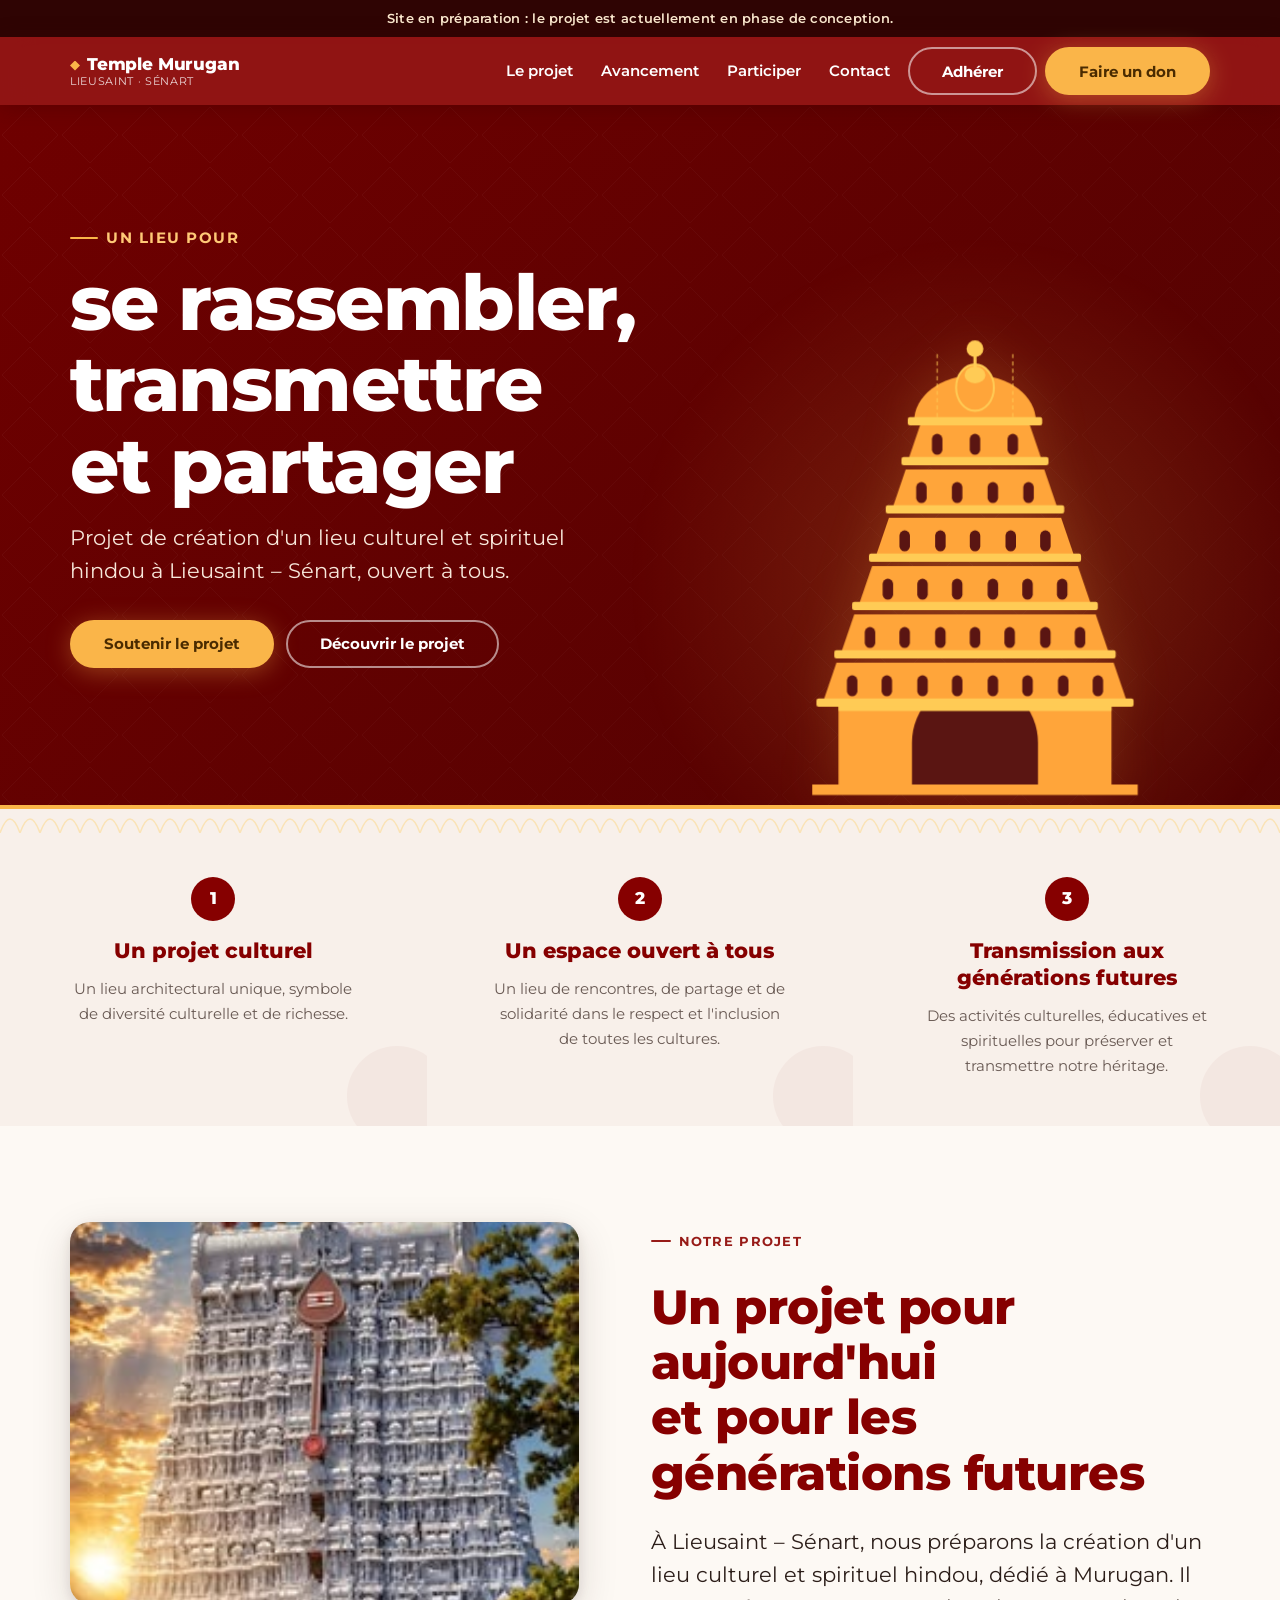
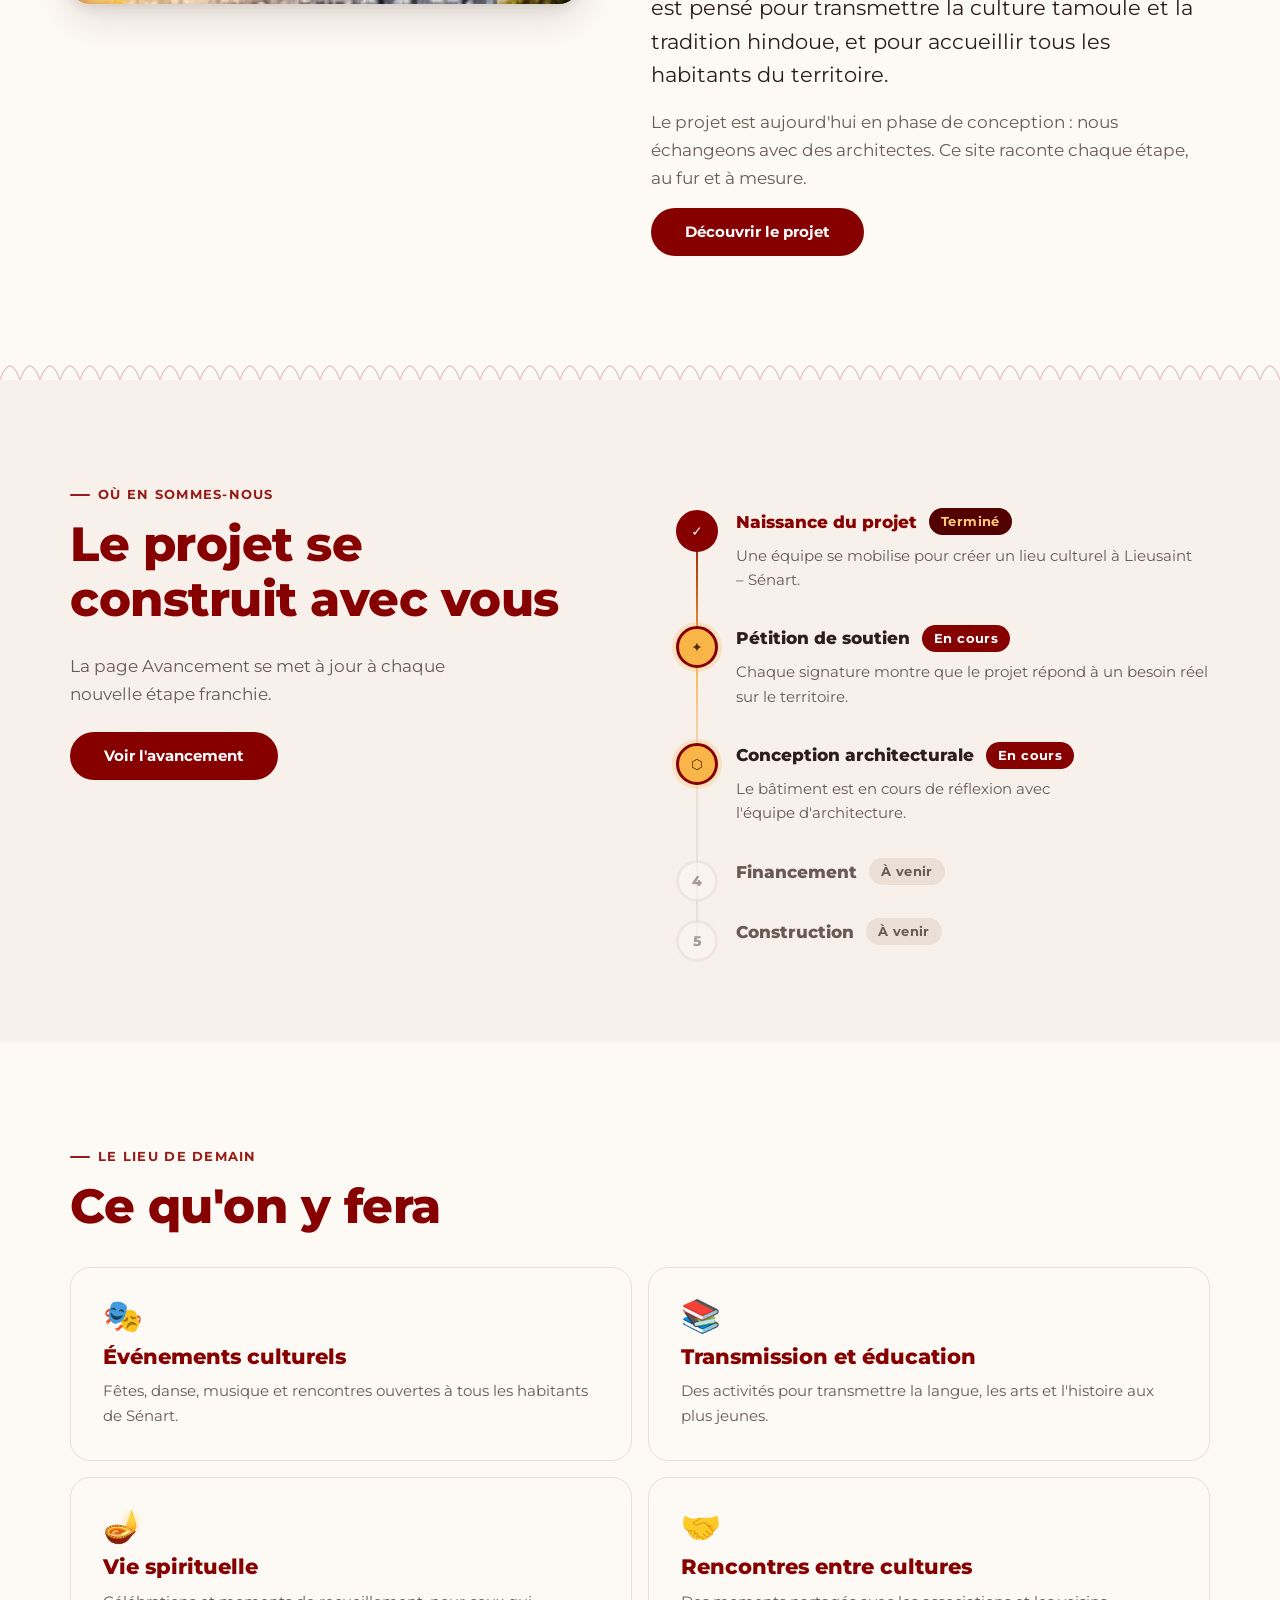
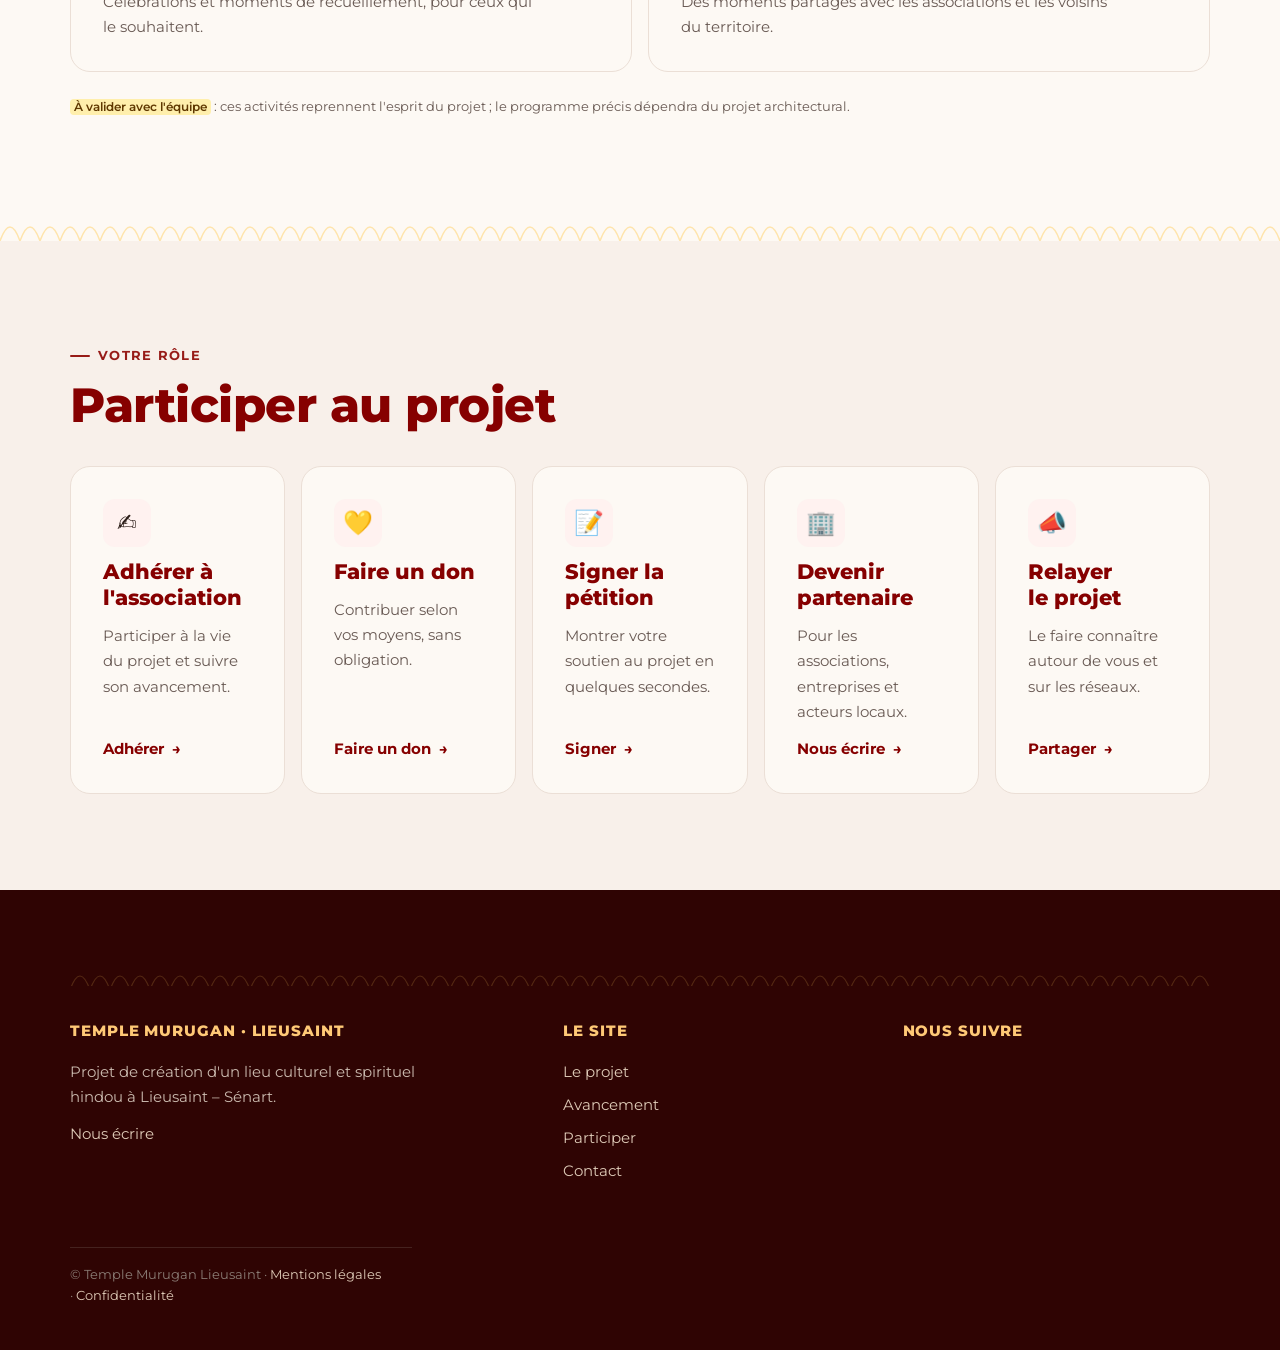
==== index.html @ 345449e0 "feat: integration des images du projet (temple sunset, architecture dravidienne, paon Mayil, etudes " ====
<!DOCTYPE html>
<html lang="fr">
<head>
<meta charset="utf-8">
<meta name="viewport" content="width=device-width, initial-scale=1">
<title>Temple Murugan Lieusaint : un lieu pour se rassembler, transmettre et partager</title>
<meta name="description" content="Projet de création d'un lieu culturel et spirituel hindou à Lieusaint – Sénart : découvrez le projet, suivez son avancement et participez.">
<meta property="og:title" content="Temple Murugan Lieusaint : un lieu pour se rassembler, transmettre et partager">
<meta property="og:description" content="Projet de création d'un lieu culturel et spirituel hindou à Lieusaint – Sénart : découvrez le projet, suivez son avancement et participez.">
<meta property="og:type" content="website">
<meta property="og:locale" content="fr_FR">
<meta name="theme-color" content="#7a1e1b">
<!-- Favicon gopuram géométrique -->
<link rel="icon" href="data:image/svg+xml,%3Csvg xmlns='http://www.w3.org/2000/svg' viewBox='0 0 100 100'%3E%3Crect width='100' height='100' rx='18' fill='%237a1e1b'/%3E%3Cpath d='M50 14 62 34H38ZM32 38h36l6 16H26ZM24 58h52l8 26H16Z' fill='%23FFCB55'/%3E%3C/svg%3E">
<!-- Polices Google — Montserrat -->
<link rel="preconnect" href="https://fonts.googleapis.com">
<link rel="preconnect" href="https://fonts.gstatic.com" crossorigin>
<link href="https://fonts.googleapis.com/css2?family=Montserrat:wght@400;500;600;700;800" rel="stylesheet">
<link rel="stylesheet" href="css/style.css">
</head>
<body>

<!-- Lien d'évitement (accessibilité) -->
<a class="skip" href="#contenu" data-i18n="skip">Aller au contenu</a>

<!-- Bandeau annonce -->
<div class="note" role="banner" data-i18n="banner">Site en préparation : le projet est actuellement en phase de conception.</div>

<!-- ============================================================
     EN-TÊTE
     ============================================================ -->
<header class="site" id="header">
  <div class="wrap bar">
    <a class="brand" href="index.html" aria-label="Temple Murugan Lieusaint — accueil">
      <b>Temple Murugan</b>
      <span>Lieusaint · Sénart</span>
    </a>

    <nav class="main" id="menu" aria-label="Menu principal">
      <a href="projet.html" data-i18n="nav_projet">Le projet</a>
      <a href="avancement.html" data-i18n="nav_avanc">Avancement</a>
      <a href="participer.html" data-i18n="nav_part">Participer</a>
      <a href="contact.html" data-i18n="nav_contact">Contact</a>
      <!-- Mobile uniquement -->
      <a class="m-only" href="adhesion.html" data-i18n="btn_join">Adhérer</a>
      <a class="m-only" href="don.html" data-i18n="btn_donate">Faire un don</a>
    </nav>

    <div class="actions">
      <!-- Toggle langue FR / Tamil -->
      <a class="btn btn-ghost" href="adhesion.html" data-i18n="btn_join">Adhérer</a>
      <a class="btn btn-or" href="don.html" data-i18n="btn_donate">Faire un don</a>
      <!-- Burger mobile (SVG animé) -->
      <button class="burger" id="burger" type="button" aria-expanded="false" aria-controls="menu" aria-label="Ouvrir le menu">
        <span class="burger-line" aria-hidden="true"></span>
        <span class="burger-line" aria-hidden="true"></span>
        <span class="burger-line" aria-hidden="true"></span>
      </button>
    </div>
  </div>
</header>

<!-- ============================================================
     CONTENU PRINCIPAL
     ============================================================ -->
<main id="contenu">

  <!-- ── HERO ─────────────────────────────────────────────── -->
  <section class="hero" aria-label="Présentation du projet">
    <div class="wrap">

      <!-- Texte -->
      <div class="hero-copy">
        <p class="kicker" data-i18n="hero_kicker">Un lieu pour</p>
        <h1 data-i18n="hero_title">se rassembler,<br>transmettre<br>et partager</h1>
        <p class="sub" data-i18n="hero_sub">Projet de création d'un lieu culturel et spirituel hindou à Lieusaint – Sénart, ouvert à tous.</p>
        <div class="cta">
          <a class="btn btn-or" href="don.html" data-i18n="hero_cta1">Soutenir le projet</a>
          <a class="btn btn-ghost" href="projet.html" data-i18n="hero_cta2">Découvrir le projet</a>
        </div>
      </div>

      <!-- Gopuram SVG animé + halo or -->
      <div class="gate" aria-hidden="true">
        <svg viewBox="0 0 400 490" role="presentation" focusable="false" aria-hidden="true">
          <!-- Tier 0 : base -->
          <g class="tier" style="--i:0">
            <rect x="45" y="470" width="310" height="10" fill="#FFA53A"/>
            <rect x="70" y="392" width="260" height="78" fill="#FFA53A"/>
            <path d="M140 470V430A60 60 0 0 1 260 430V470Z" fill="#5A1512"/>
            <rect x="70" y="392" width="260" height="8" fill="#FFCB55"/>
          </g>
          <!-- Tier 1 -->
          <g class="tier" style="--i:1">
            <polygon points="55,392 345,392 332,354 68,354" fill="#FFA53A"/>
            <rect x="78" y="366" width="10" height="20" rx="5" fill="#5A1512"/><rect x="111" y="366" width="10" height="20" rx="5" fill="#5A1512"/><rect x="145" y="366" width="10" height="20" rx="5" fill="#5A1512"/><rect x="178" y="366" width="10" height="20" rx="5" fill="#5A1512"/><rect x="212" y="366" width="10" height="20" rx="5" fill="#5A1512"/><rect x="245" y="366" width="10" height="20" rx="5" fill="#5A1512"/><rect x="279" y="366" width="10" height="20" rx="5" fill="#5A1512"/><rect x="312" y="366" width="10" height="20" rx="5" fill="#5A1512"/>
            <rect x="49" y="388" width="302" height="8" rx="2" fill="#FFCB55"/>
          </g>
          <!-- Tier 2 -->
          <g class="tier" style="--i:2">
            <polygon points="72,346 328,346 315,308 85,308" fill="#FFA53A"/>
            <rect x="95" y="320" width="10" height="20" rx="5" fill="#5A1512"/><rect x="128" y="320" width="10" height="20" rx="5" fill="#5A1512"/><rect x="162" y="320" width="10" height="20" rx="5" fill="#5A1512"/><rect x="195" y="320" width="10" height="20" rx="5" fill="#5A1512"/><rect x="228" y="320" width="10" height="20" rx="5" fill="#5A1512"/><rect x="262" y="320" width="10" height="20" rx="5" fill="#5A1512"/><rect x="295" y="320" width="10" height="20" rx="5" fill="#5A1512"/>
            <rect x="66" y="342" width="268" height="8" rx="2" fill="#FFCB55"/>
          </g>
          <!-- Tier 3 -->
          <g class="tier" style="--i:3">
            <polygon points="89,300 311,300 298,262 102,262" fill="#FFA53A"/>
            <rect x="112" y="274" width="10" height="20" rx="5" fill="#5A1512"/><rect x="145" y="274" width="10" height="20" rx="5" fill="#5A1512"/><rect x="178" y="274" width="10" height="20" rx="5" fill="#5A1512"/><rect x="212" y="274" width="10" height="20" rx="5" fill="#5A1512"/><rect x="245" y="274" width="10" height="20" rx="5" fill="#5A1512"/><rect x="278" y="274" width="10" height="20" rx="5" fill="#5A1512"/>
            <rect x="83" y="296" width="234" height="8" rx="2" fill="#FFCB55"/>
          </g>
          <!-- Tier 4 -->
          <g class="tier" style="--i:4">
            <polygon points="105,254 295,254 282,216 118,216" fill="#FFA53A"/>
            <rect x="128" y="228" width="10" height="20" rx="5" fill="#5A1512"/><rect x="162" y="228" width="10" height="20" rx="5" fill="#5A1512"/><rect x="195" y="228" width="10" height="20" rx="5" fill="#5A1512"/><rect x="229" y="228" width="10" height="20" rx="5" fill="#5A1512"/><rect x="262" y="228" width="10" height="20" rx="5" fill="#5A1512"/>
            <rect x="99" y="250" width="202" height="8" rx="2" fill="#FFCB55"/>
          </g>
          <!-- Tier 5 -->
          <g class="tier" style="--i:5">
            <polygon points="121,208 279,208 266,170 134,170" fill="#FFA53A"/>
            <rect x="144" y="182" width="10" height="20" rx="5" fill="#5A1512"/><rect x="178" y="182" width="10" height="20" rx="5" fill="#5A1512"/><rect x="212" y="182" width="10" height="20" rx="5" fill="#5A1512"/><rect x="246" y="182" width="10" height="20" rx="5" fill="#5A1512"/>
            <rect x="115" y="204" width="170" height="8" rx="2" fill="#FFCB55"/>
          </g>
          <!-- Tier 6 -->
          <g class="tier" style="--i:6">
            <polygon points="136,162 264,162 251,124 149,124" fill="#FFA53A"/>
            <rect x="159" y="136" width="10" height="20" rx="5" fill="#5A1512"/><rect x="195" y="136" width="10" height="20" rx="5" fill="#5A1512"/><rect x="231" y="136" width="10" height="20" rx="5" fill="#5A1512"/>
            <rect x="130" y="158" width="140" height="8" rx="2" fill="#FFCB55"/>
          </g>
          <!-- Tier 7 : flèche et kumbam -->
          <g class="tier" style="--i:7">
            <path d="M142 124 A58 44 0 0 1 258 124Z" fill="#FFA53A"/>
            <rect x="136" y="120" width="128" height="8" rx="2" fill="#FFCB55"/>
            <!-- Kumbam (pot de kalasha stylisé) -->
            <ellipse cx="200" cy="92" rx="18" ry="22" fill="#FFA53A" stroke="#FFCB55" stroke-width="2"/>
            <ellipse cx="200" cy="80" rx="10" ry="8" fill="#FFCB55"/>
            <line x1="200" y1="58" x2="200" y2="72" stroke="#FFCB55" stroke-width="3" stroke-linecap="round"/>
            <circle cx="200" cy="55" r="8" fill="#FFCB55"/>
            <!-- Drapeaux décoratifs -->
            <line x1="164" y1="120" x2="164" y2="58" stroke="#FFCB55" stroke-width="1.5" stroke-dasharray="4 3" opacity="0.6"/>
            <line x1="236" y1="120" x2="236" y2="58" stroke="#FFCB55" stroke-width="1.5" stroke-dasharray="4 3" opacity="0.6"/>
          </g>
        </svg>
      </div>

    </div>
  </section>

  <!-- ── PILIERS ────────────────────────────────────────────── -->
  <div class="pillars" aria-label="Les trois piliers du projet">
    <div class="pillar">
      <div class="pillar-num" aria-hidden="true">1</div>
      <h2 data-i18n="p1_t">Un projet culturel</h2>
      <p data-i18n="p1_d">Un lieu architectural unique, symbole de diversité culturelle et de richesse.</p>
    </div>
    <div class="pillar">
      <div class="pillar-num" aria-hidden="true">2</div>
      <h2 data-i18n="p2_t">Un espace ouvert à tous</h2>
      <p data-i18n="p2_d">Un lieu de rencontres, de partage et de solidarité dans le respect et l'inclusion de toutes les cultures.</p>
    </div>
    <div class="pillar">
      <div class="pillar-num" aria-hidden="true">3</div>
      <h2 data-i18n="p3_t">Transmission aux générations futures</h2>
      <p data-i18n="p3_d">Des activités culturelles, éducatives et spirituelles pour préserver et transmettre notre héritage.</p>
    </div>
  </div>

  <!-- ── INTRODUCTION ──────────────────────────────────────── -->
  <section class="block" aria-labelledby="intro-h">
    <div class="wrap two">
      <!-- Colonne image -->
        <!-- Photographie d'inspiration pour le projet -->
        <figure class="img-slot" style="aspect-ratio: 4/3; border-radius: 20px; overflow: hidden; box-shadow: var(--shadow-lg);">
          <img src="assets/img/temple-sunset.jpg" alt="Temple dédié à Murugan au crépuscule" loading="lazy" width="800" height="600" style="width:100%; height:100%; object-fit:cover;">
        </figure>
      <!-- Colonne texte -->
      <div class="stack">
        <p class="eyebrow" data-i18n="eyebrow_intro">Notre projet</p>
        <h2 class="title" id="intro-h" data-i18n="intro_h">Un projet pour aujourd'hui et pour les générations futures</h2>
        <p class="lead">À Lieusaint – Sénart, nous préparons la création d'un lieu culturel et spirituel hindou, dédié à Murugan. Il est pensé pour transmettre la culture tamoule et la tradition hindoue, et pour accueillir tous les habitants du territoire.</p>
        <p class="muted">Le projet est aujourd'hui en phase de conception : nous échangeons avec des architectes. Ce site raconte chaque étape, au fur et à mesure.</p>
        <p><a class="btn btn-rouge" href="projet.html" data-i18n="intro_more">Découvrir le projet</a></p>
      </div>
    </div>
  </section>

  <!-- Séparateur kudu -->
  <div class="kudu" aria-hidden="true"></div>

  <!-- ── AVANCEMENT ─────────────────────────────────────────── -->
  <section class="block raised" aria-labelledby="st-h">
    <div class="wrap two balanced">
      <!-- Colonne gauche : titre + contexte -->
      <div>
        <p class="eyebrow" data-i18n="eyebrow_avanc">Où en sommes-nous</p>
        <h2 class="title" id="st-h" data-i18n="st_h">Le projet se construit avec vous</h2>
        <p class="muted" style="max-width: 38ch; margin-block-end: var(--s-5);">La page Avancement se met à jour à chaque nouvelle étape franchie.</p>
        <a class="btn btn-rouge" href="avancement.html" data-i18n="hd_avanc_t">Voir l'avancement</a>
      </div>
      <!-- Colonne droite : timeline -->
      <div>
        <ol class="timeline" aria-label="Étapes du projet">
          <li class="timeline-item done">
            <div class="timeline-dot" aria-hidden="true">✓</div>
            <div class="timeline-content">
              <div class="timeline-header">
                <span class="timeline-label" data-i18n="st1">Naissance du projet</span>
                <span class="pill" data-i18n="s_done">Terminé</span>
              </div>
              <p class="timeline-desc">Une équipe se mobilise pour créer un lieu culturel à Lieusaint – Sénart.</p>
            </div>
          </li>
          <li class="timeline-item now">
            <div class="timeline-dot" aria-hidden="true">✦</div>
            <div class="timeline-content">
              <div class="timeline-header">
                <span class="timeline-label" data-i18n="st2">Pétition de soutien</span>
                <span class="pill" data-i18n="s_now">En cours</span>
              </div>
              <p class="timeline-desc">Chaque signature montre que le projet répond à un besoin réel sur le territoire.</p>
            </div>
          </li>
          <li class="timeline-item now">
            <div class="timeline-dot" aria-hidden="true">⬡</div>
            <div class="timeline-content">
              <div class="timeline-header">
                <span class="timeline-label" data-i18n="st3">Conception architecturale</span>
                <span class="pill" data-i18n="s_now">En cours</span>
              </div>
              <p class="timeline-desc">Le bâtiment est en cours de réflexion avec l'équipe d'architecture.</p>
            </div>
          </li>
          <li class="timeline-item soon">
            <div class="timeline-dot" aria-hidden="true">4</div>
            <div class="timeline-content">
              <div class="timeline-header">
                <span class="timeline-label" data-i18n="st4">Financement</span>
                <span class="pill" data-i18n="s_soon">À venir</span>
              </div>
            </div>
          </li>
          <li class="timeline-item soon">
            <div class="timeline-dot" aria-hidden="true">5</div>
            <div class="timeline-content">
              <div class="timeline-header">
                <span class="timeline-label" data-i18n="st6">Construction</span>
                <span class="pill" data-i18n="s_soon">À venir</span>
              </div>
            </div>
          </li>
        </ol>
      </div>
    </div>
  </section>

  <!-- ── CE QU'ON Y FERA ────────────────────────────────────── -->
  <section class="block" aria-labelledby="act-h">
    <div class="wrap">
      <p class="eyebrow" data-i18n="eyebrow_act">Le lieu de demain</p>
      <h2 class="title" id="act-h" data-i18n="act_h">Ce qu'on y fera</h2>

      <div class="acts-grid">
        <div class="act-card">
          <div class="act-icon" aria-hidden="true">🎭</div>
          <h3 data-i18n="a1_t">Événements culturels</h3>
          <p data-i18n="a1_d">Fêtes, danse, musique et rencontres ouvertes à tous les habitants de Sénart.</p>
        </div>
        <div class="act-card">
          <div class="act-icon" aria-hidden="true">📚</div>
          <h3 data-i18n="a2_t">Transmission et éducation</h3>
          <p data-i18n="a2_d">Des activités pour transmettre la langue, les arts et l'histoire aux plus jeunes.</p>
        </div>
        <div class="act-card">
          <div class="act-icon" aria-hidden="true">🪔</div>
          <h3 data-i18n="a3_t">Vie spirituelle</h3>
          <p data-i18n="a3_d">Célébrations et moments de recueillement, pour ceux qui le souhaitent.</p>
        </div>
        <div class="act-card">
          <div class="act-icon" aria-hidden="true">🤝</div>
          <h3 data-i18n="a4_t">Rencontres entre cultures</h3>
          <p data-i18n="a4_d">Des moments partagés avec les associations et les voisins du territoire.</p>
        </div>
      </div>

      <p class="fine muted" style="margin-top: var(--s-5);">
        <span class="todo">À valider avec l'équipe</span> : ces activités reprennent l'esprit du projet ; le programme précis dépendra du projet architectural.
      </p>
    </div>
  </section>

  <!-- Séparateur kudu or -->
  <div class="kudu kudu-or" aria-hidden="true"></div>

  <!-- ── PARTICIPER ─────────────────────────────────────────── -->
  <section class="block raised" aria-labelledby="part-h">
    <div class="wrap">
      <p class="eyebrow" data-i18n="eyebrow_part">Votre rôle</p>
      <h2 class="title" id="part-h" data-i18n="part_h">Participer au projet</h2>

      <div class="ways-grid">
        <!-- Adhérer -->
        <a class="way-card" href="adhesion.html">
          <div class="way-icon" aria-hidden="true">✍️</div>
          <h3 data-i18n="w1_t">Adhérer à l'association</h3>
          <p data-i18n="w1_d">Participer à la vie du projet et suivre son avancement.</p>
          <span class="way-arrow" data-i18n="btn_join">Adhérer</span>
        </a>
        <!-- Donner -->
        <a class="way-card" href="don.html">
          <div class="way-icon" aria-hidden="true">💛</div>
          <h3 data-i18n="w2_t">Faire un don</h3>
          <p data-i18n="w2_d">Contribuer selon vos moyens, sans obligation.</p>
          <span class="way-arrow" data-i18n="btn_donate">Faire un don</span>
        </a>
        <!-- Pétition -->
        <a class="way-card" href="participer.html#petition" data-cfg="petitionUrl">
          <div class="way-icon" aria-hidden="true">📝</div>
          <h3 data-i18n="w3_t">Signer la pétition</h3>
          <p data-i18n="w3_d">Montrer votre soutien au projet en quelques secondes.</p>
          <span class="way-arrow" data-i18n="go">Signer</span>
        </a>
        <!-- Partenaire -->
        <a class="way-card" href="contact.html">
          <div class="way-icon" aria-hidden="true">🏢</div>
          <h3 data-i18n="w4_t">Devenir partenaire</h3>
          <p data-i18n="w4_d">Pour les associations, entreprises et acteurs locaux.</p>
          <span class="way-arrow" data-i18n="go">Nous écrire</span>
        </a>
        <!-- Partager -->
        <a class="way-card" href="#" data-share>
          <div class="way-icon" aria-hidden="true">📣</div>
          <h3 data-i18n="w5_t">Relayer le projet</h3>
          <p data-i18n="w5_d">Le faire connaître autour de vous et sur les réseaux.</p>
          <span class="way-arrow" data-i18n="go_share">Partager</span>
        </a>
      </div>
    </div>
  </section>

</main>

<!-- ============================================================
     PIED DE PAGE
     ============================================================ -->
<footer class="site">
  <div class="wrap">
    <!-- Frise kudu décorative -->
    <div class="footer-kudu" aria-hidden="true"></div>

    <div class="cols">
      <!-- À propos -->
      <div>
        <h2>Temple Murugan · Lieusaint</h2>
        <p data-i18n="foot_about">Projet de création d'un lieu culturel et spirituel hindou à Lieusaint – Sénart.</p>
        <p><a class="js-mail" href="contact.html">Nous écrire</a></p>
      </div>
      <!-- Navigation -->
      <div>
        <h2 data-i18n="foot_nav">Le site</h2>
        <ul>
          <li><a href="projet.html" data-i18n="nav_projet">Le projet</a></li>
          <li><a href="avancement.html" data-i18n="nav_avanc">Avancement</a></li>
          <li><a href="participer.html" data-i18n="nav_part">Participer</a></li>
          <li><a href="contact.html" data-i18n="nav_contact">Contact</a></li>
        </ul>
      </div>
      <!-- Réseaux -->
      <div>
        <h2 data-i18n="foot_follow">Nous suivre</h2>
        <ul>
          <li data-social="instagram"><a data-social="instagram" href="#">Instagram</a></li>
          <li data-social="facebook"><a data-social="facebook" href="#">Facebook</a></li>
          <li data-social="youtube"><a data-social="youtube" href="#">YouTube</a></li>
          <li data-social="tiktok"><a data-social="tiktok" href="#">TikTok</a></li>
        </ul>
      </div>
    </div>

    <p class="copy">
      © Temple Murugan Lieusaint ·
      <a href="mentions-legales.html" data-i18n="foot_legal">Mentions légales</a> ·
      <a href="confidentialite.html" data-i18n="foot_priv">Confidentialité</a>
    </p>
  </div>
</footer>

<!-- Scripts (ordre impératif : config → i18n → main) -->
<script src="js/config.js"></script><script src="js/main.js"></script>
</body>
</html>
---- css/style.css ----
/* ==========================================================================
   Temple Murugan Lieusaint — Feuille de style principale
   Refonte 2024 · Stack : HTML/CSS/JS vanilla · Déploiement : GitHub Pages
   Organisation :
     1. Tokens (couleurs oklch, typo fluide, espacement, effets)
     2. Base & reset
     3. Ornements dravidiens (kudu SVG, motifs)
     4. En-tête (glassmorphism, nav, burger animé)
     5. Boutons
     6. Hero (accueil)
     7. Piliers / cards
     8. Sections génériques
     9. Frise d'avancement
    10. Gallery & images
    11. Cards "façons de participer"
    12. Formulaires
    13. Pied de page
    14. Utilitaires
    15. Responsive (320 → 1920)
    16. Mode sombre (prefers-color-scheme: dark)
    17. prefers-reduced-motion
   ========================================================================== */

/* ============================================================
   1. TOKENS
   ============================================================ */
:root {
  /* --- Couleurs rouge (identité) --- */
  --rouge-950: oklch(20% 0.07 28);
  --rouge-900: oklch(27% 0.12 28);
  --rouge-800: oklch(33% 0.15 28);
  --rouge-700: oklch(38% 0.17 28);   /* rouge principal ≈ #8E2320 */
  --rouge-600: oklch(44% 0.16 28);
  --rouge-500: oklch(50% 0.15 28);   /* rouge hover */
  --rouge-200: oklch(93% 0.03 28);   /* teinte rose très clair */
  --rouge-100: oklch(97% 0.015 28);  /* fond teinté */

  /* --- Couleurs or (accent précieux) --- */
  --or-900:  oklch(32% 0.08 75);    /* texte sur fond or */
  --or-700:  oklch(58% 0.13 75);
  --or-500:  oklch(82% 0.145 75);   /* or principal ≈ #FFCB55 */
  --or-400:  oklch(87% 0.12 75);    /* or hover / clair */
  --or-300:  oklch(92% 0.08 75);    /* or très clair */

  /* --- Neutres chauds (sable) --- */
  --sable-50:  oklch(98.5% 0.008 75);  /* surface principale */
  --sable-100: oklch(96% 0.012 65);    /* surface élevée */
  --sable-200: oklch(91% 0.018 60);    /* bordures */
  --sable-300: oklch(83% 0.02 55);     /* bordures fortes */
  --sable-600: oklch(48% 0.022 42);    /* texte secondaire */
  --sable-800: oklch(25% 0.025 38);    /* texte principal */
  --sable-900: oklch(18% 0.02 35);     /* très sombre */

  /* --- Sémantique --- */
  --surface:        var(--sable-50);
  --surface-raised: var(--sable-100);
  --surface-dark:   var(--rouge-900);
  --field:          #fff;
  --text:           var(--sable-800);
  --text-2:         var(--sable-600);
  --border:         var(--sable-200);
  --border-strong:  var(--sable-300);
  --heading:        var(--rouge-700);
  --on-rouge:       #fff;
  --on-or:          var(--or-900);
  --danger:         oklch(50% 0.22 27);
  --success:        oklch(52% 0.16 155);
  --focus:          oklch(58% 0.2 260);

  /* --- Typographie fluide (6 niveaux) --- */
  --font:      "Montserrat", system-ui, sans-serif;
  --fs-xs:     clamp(0.72rem,  0.69rem + 0.14vw, 0.80rem);
  --fs-sm:     clamp(0.875rem, 0.84rem + 0.16vw, 0.95rem);
  --fs-base:   clamp(1rem,     0.97rem + 0.14vw, 1.0625rem);
  --fs-lg:     clamp(1.125rem, 1.04rem + 0.38vw, 1.32rem);
  --fs-xl:     clamp(1.3rem,   1.08rem + 0.98vw, 1.85rem);
  --fs-2xl:    clamp(1.7rem,   1.2rem + 2.4vw,   3rem);
  --fs-hero:   clamp(2.4rem,   1.4rem + 4.5vw,   4.8rem);

  /* --- Espacement (échelle 4→96) --- */
  --s-1: 0.25rem;   /* 4px  */
  --s-2: 0.5rem;    /* 8px  */
  --s-3: 0.75rem;   /* 12px */
  --s-4: 1rem;      /* 16px */
  --s-5: 1.5rem;    /* 24px */
  --s-6: 2rem;      /* 32px */
  --s-7: 3rem;      /* 48px */
  --s-8: 4.5rem;    /* 72px */
  --s-9: 6rem;      /* 96px */

  /* --- Formes --- */
  --radius-sm:  6px;
  --radius:     12px;
  --radius-lg:  20px;
  --pill:       999px;

  /* --- Effets --- */
  --ease:    cubic-bezier(0.16, 1, 0.3, 1);
  --ease-in: cubic-bezier(0.4, 0, 1, 1);
  --shadow-sm:  0 1px 3px oklch(25% 0.04 28 / 0.12), 0 1px 2px oklch(25% 0.04 28 / 0.08);
  --shadow:     0 4px 16px oklch(25% 0.04 28 / 0.1), 0 2px 6px oklch(25% 0.04 28 / 0.08);
  --shadow-lg:  0 12px 40px oklch(25% 0.04 28 / 0.14), 0 4px 12px oklch(25% 0.04 28 / 0.1);
  --shadow-or:  0 4px 24px oklch(82% 0.145 75 / 0.35);

  /* --- Header --- */
  --header-h: 68px;
}

/* ============================================================
   2. BASE & RESET
   ============================================================ */
*, *::before, *::after { box-sizing: border-box; margin: 0; }

html {
  scroll-behavior: smooth;
  scroll-padding-top: calc(var(--header-h) + 1.25rem);
  -webkit-text-size-adjust: 100%;
}

body {
  background: var(--surface);
  color: var(--text);
  font-family: var(--font);
  font-size: var(--fs-base);
  line-height: 1.65;
  text-wrap: pretty;
  -webkit-font-smoothing: antialiased;
}

/* Pas de variante de langue active — site uniquement en français */

h1, h2, h3, h4 { text-wrap: balance; }
img, svg { max-width: 100%; height: auto; display: block; }
a { color: inherit; }
ul, ol { padding-inline-start: 1.25em; }
[hidden] { display: none !important; }

/* Accessibilité : focus visible partout */
:focus-visible {
  outline: 3px solid var(--focus);
  outline-offset: 3px;
  border-radius: 4px;
}

.wrap {
  width: min(1140px, 100% - 2.5rem);
  margin-inline: auto;
}

/* Skip link */
.skip {
  position: absolute;
  inset-inline-start: 1rem;
  top: -5rem;
  background: var(--or-500);
  color: var(--on-or);
  padding: var(--s-3) var(--s-5);
  border-radius: var(--radius);
  z-index: 200;
  font-weight: 700;
  text-decoration: none;
  transition: top 200ms var(--ease);
}
.skip:focus { top: 1rem; }

/* Repère TODO (à retirer avant mise en ligne) */
.todo {
  background: oklch(96% 0.09 88);
  color: oklch(38% 0.1 75);
  padding: 0.1em 0.35em;
  border-radius: 4px;
  font-weight: 600;
  font-size: 0.9em;
}

/* ============================================================
   3. ORNEMENTS DRAVIDIENS
   Kudu : frise de demi-arches répétées — sobre, évocatrice.
   Usage : <div class="kudu" aria-hidden="true"></div>
   ============================================================ */
.kudu {
  width: 100%;
  height: 28px;
  overflow: hidden;
  opacity: 0.22;
  /* SVG data-URI : arche en fer à cheval stylisée, répétée */
  background-image: url("data:image/svg+xml,%3Csvg xmlns='http://www.w3.org/2000/svg' width='40' height='28' viewBox='0 0 40 28'%3E%3Cpath d='M0 28 Q10 0 20 28 Q30 0 40 28' fill='none' stroke='%238E2320' stroke-width='1.5'/%3E%3C/svg%3E");
  background-repeat: repeat-x;
  background-size: 40px 28px;
}
.kudu-or {
  background-image: url("data:image/svg+xml,%3Csvg xmlns='http://www.w3.org/2000/svg' width='40' height='28' viewBox='0 0 40 28'%3E%3Cpath d='M0 28 Q10 0 20 28 Q30 0 40 28' fill='none' stroke='%23FFCB55' stroke-width='1.5'/%3E%3C/svg%3E");
  opacity: 0.45;
}

/* ============================================================
   4. BANDEAU ANNONCE
   ============================================================ */
.note {
  background: var(--rouge-950);
  color: oklch(94% 0.04 75);
  font-size: var(--fs-xs);
  font-weight: 600;
  text-align: center;
  padding: 8px var(--s-5);
  letter-spacing: 0.02em;
}

/* ============================================================
   4. EN-TÊTE — glassmorphism au scroll
   ============================================================ */
header.site {
  position: sticky;
  top: 0;
  z-index: 100;
  background: var(--rouge-700);
  color: #fff;
  transition: background 300ms var(--ease), box-shadow 300ms var(--ease), backdrop-filter 300ms var(--ease);
}

/* Classe ajoutée par JS au scroll */
header.site.scrolled {
  background: oklch(38% 0.17 28 / 0.92);
  backdrop-filter: blur(16px) saturate(1.4);
  -webkit-backdrop-filter: blur(16px) saturate(1.4);
  box-shadow: 0 2px 20px oklch(20% 0.08 28 / 0.3);
}

.bar {
  display: flex;
  align-items: center;
  gap: var(--s-4);
  min-height: var(--header-h);
  padding-block: var(--s-2);
}

/* Logo / Brand */
.brand {
  display: flex;
  flex-direction: column;
  line-height: 1.15;
  text-decoration: none;
  margin-inline-end: auto;
  gap: 1px;
}
.brand b {
  font-weight: 800;
  font-size: 1.08rem;
  letter-spacing: -0.01em;
}
.brand span {
  font-size: 0.70rem;
  opacity: 0.82;
  letter-spacing: 0.06em;
  text-transform: uppercase;
}
/* Accent or sur le nom — ornement dravidien inline */
.brand b::before {
  content: "";
  display: inline-block;
  width: 10px;
  height: 10px;
  background: var(--or-500);
  clip-path: polygon(50% 0%, 100% 50%, 50% 100%, 0% 50%);
  margin-inline-end: 7px;
  vertical-align: middle;
  flex-shrink: 0;
}

/* Navigation principale */
nav.main {
  display: flex;
  gap: var(--s-5);
  align-items: center;
}
nav.main a {
  text-decoration: none;
  font-weight: 600;
  font-size: var(--fs-sm);
  padding: var(--s-2) 2px;
  border-block-end: 2px solid transparent;
  transition: border-color 180ms var(--ease), opacity 180ms;
  white-space: nowrap;
}
nav.main a:hover { border-block-end-color: var(--or-400); }
nav.main a[aria-current="page"] {
  border-block-end-color: var(--or-500);
  font-weight: 700;
}

/* Actions header */
.actions { display: flex; gap: var(--s-2); align-items: center; }




/* Burger (mobile) — SVG animé via CSS */
.burger {
  display: none;
  background: transparent;
  border: 1.5px solid rgba(255,255,255,.45);
  color: #fff;
  border-radius: var(--radius-sm);
  width: 44px;
  height: 44px;
  cursor: pointer;
  flex-direction: column;
  align-items: center;
  justify-content: center;
  gap: 5px;
  padding: 0;
  transition: border-color 200ms;
}
.burger:hover { border-color: var(--or-500); }
.burger-line {
  display: block;
  width: 20px;
  height: 2px;
  background: #fff;
  border-radius: 2px;
  transition: transform 300ms var(--ease), opacity 300ms, width 300ms var(--ease);
  transform-origin: center;
}
/* État ouvert : burger → croix */
.burger[aria-expanded="true"] .burger-line:nth-child(1) { transform: translateY(7px) rotate(45deg); }
.burger[aria-expanded="true"] .burger-line:nth-child(2) { opacity: 0; width: 0; }
.burger[aria-expanded="true"] .burger-line:nth-child(3) { transform: translateY(-7px) rotate(-45deg); }

/* ============================================================
   5. BOUTONS
   ============================================================ */
.btn {
  display: inline-flex;
  align-items: center;
  justify-content: center;
  gap: var(--s-2);
  min-height: 48px;
  padding: 0 var(--s-6);
  border-radius: var(--pill);
  font: inherit;
  font-weight: 700;
  font-size: var(--fs-sm);
  text-decoration: none;
  cursor: pointer;
  border: 2px solid transparent;
  transition: background-color 160ms var(--ease), transform 160ms var(--ease), box-shadow 160ms var(--ease);
  white-space: nowrap;
}
.btn:active { transform: translateY(2px); }
.btn:hover  { transform: translateY(-1px); }

/* Or — principal CTA */
.btn-or {
  background: var(--or-500);
  color: var(--on-or);
  box-shadow: var(--shadow-or);
}
.btn-or:hover { background: var(--or-400); box-shadow: 0 6px 28px oklch(82% 0.145 75 / 0.45); }

/* Alias legacy */
.btn-gold { background: var(--or-500); color: var(--on-or); box-shadow: var(--shadow-or); }
.btn-gold:hover { background: var(--or-400); }

/* Ghost — sur fond sombre */
.btn-ghost {
  border-color: rgba(255,255,255,.55);
  color: #fff;
  background: transparent;
}
.btn-ghost:hover { background: rgba(255,255,255,.12); border-color: #fff; }

/* Rouge — secondaire */
.btn-rouge { background: var(--rouge-700); color: #fff; }
.btn-rouge:hover { background: var(--rouge-600); box-shadow: var(--shadow); }
.btn-red { background: var(--rouge-700); color: #fff; }
.btn-red:hover { background: var(--rouge-600); }

/* États */
.btn[aria-disabled="true"], .btn:disabled { opacity: 0.52; cursor: not-allowed; transform: none !important; }
.btn-block { width: 100%; min-height: 52px; font-size: var(--fs-base); }

/* ============================================================
   6. HERO (page d'accueil)
   ============================================================ */
.hero {
  background: var(--rouge-800);
  color: #fff;
  overflow: hidden;
  position: relative;
}

/* Fond géométrique discret — motif losange */
.hero::before {
  content: "";
  position: absolute;
  inset: 0;
  background-image:
    url("data:image/svg+xml,%3Csvg xmlns='http://www.w3.org/2000/svg' width='60' height='60' viewBox='0 0 60 60'%3E%3Cpath d='M30 2 L58 30 L30 58 L2 30 Z' fill='none' stroke='rgba(255,255,255,0.04)' stroke-width='1'/%3E%3C/svg%3E");
  background-size: 60px 60px;
  pointer-events: none;
}

/* Gradient directionnel */
.hero::after {
  content: "";
  position: absolute;
  inset: 0;
  background: linear-gradient(
    135deg,
    oklch(33% 0.15 28 / 0) 0%,
    oklch(22% 0.08 28 / 0.55) 100%
  );
  pointer-events: none;
}

.hero .wrap {
  position: relative;
  z-index: 1;
  display: grid;
  grid-template-columns: 1.15fr 0.85fr;
  gap: var(--s-6);
  align-items: end;
  min-height: min(82vh, 700px);
  padding-block-start: var(--s-8);
}

.hero-copy {
  padding-block-end: var(--s-9);
  align-self: center;
}

/* Kicker */
.kicker {
  display: inline-flex;
  align-items: center;
  gap: var(--s-2);
  font-weight: 700;
  font-size: var(--fs-sm);
  color: var(--or-400);
  letter-spacing: 0.1em;
  text-transform: uppercase;
  margin: 0 0 var(--s-3);
}
.kicker::before {
  content: "";
  display: inline-block;
  width: 28px;
  height: 2px;
  background: var(--or-500);
  border-radius: 2px;
  flex-shrink: 0;
}
.kicker:empty { display: none; }

.hero h1 {
  margin: 0;
  font-weight: 800;
  font-size: var(--fs-hero);
  line-height: 1.06;
  letter-spacing: -0.02em;
}

.hero .sub {
  max-width: 38ch;
  margin: var(--s-4) 0 var(--s-6);
  font-size: var(--fs-lg);
  color: oklch(94% 0.025 60);
  line-height: 1.55;
}

.cta {
  display: flex;
  flex-wrap: wrap;
  gap: var(--s-3);
}

/* Colonne gopuram */
.gate {
  position: relative;
  display: flex;
  justify-content: center;
  align-items: flex-end;
  padding-block-end: 0;
  align-self: end;
}
.gate::before {
  content: "";
  position: absolute;
  inset-inline-start: 50%;
  bottom: -30%;
  width: 160%;
  aspect-ratio: 1;
  transform: translateX(-50%);
  border-radius: 50%;
  background: radial-gradient(
    circle,
    oklch(82% 0.145 75 / 0.2) 0%,
    oklch(82% 0.145 75 / 0) 65%
  );
  pointer-events: none;
}
.gate svg {
  position: relative;
  width: min(420px, 100%);
  height: auto;
  display: block;
  filter: drop-shadow(0 -8px 24px oklch(82% 0.145 75 / 0.15));
}

/* Animation gopuram : chaque tier monte en séquence */
.tier {
  transform-origin: 50% 100%;
  animation: rise 0.65s var(--ease) both;
  animation-delay: calc(var(--i) * 0.12s + 0.1s);
}
@keyframes rise {
  from { opacity: 0; transform: translateY(30px) scaleY(0.82); }
  to   { opacity: 1; transform: none; }
}

/* Animation du texte hero */
.hero-copy > * {
  opacity: 0;
  animation: fadeUp 0.7s var(--ease) both;
}
.hero-copy .kicker  { animation-delay: 0.05s; }
.hero-copy h1       { animation-delay: 0.18s; }
.hero-copy .sub     { animation-delay: 0.32s; }
.hero-copy .cta     { animation-delay: 0.44s; }
@keyframes fadeUp {
  from { opacity: 0; transform: translateY(18px); }
  to   { opacity: 1; transform: none; }
}

/* ============================================================
   Espace photo hero — à remplacer par une vraie image
   ============================================================ */
.hero-img {
  position: relative;
  align-self: end;
}
.hero-img figure {
  margin: 0;
  border-radius: var(--radius-lg) var(--radius-lg) 0 0;
  overflow: hidden;
  aspect-ratio: 3 / 4;
  background: oklch(28% 0.1 28 / 0.5);
}
.hero-img img {
  width: 100%;
  height: 100%;
  object-fit: cover;
  object-position: center top;
  display: block;
}
.hero-img figcaption {
  position: absolute;
  bottom: var(--s-3);
  inset-inline-start: var(--s-3);
  font-size: var(--fs-xs);
  color: rgba(255,255,255,.75);
  background: oklch(20% 0.05 28 / 0.6);
  padding: 3px 8px;
  border-radius: 4px;
}

/* ============================================================
   7. PILIERS / CARDS (section 3 colonnes après hero)
   ============================================================ */
.pillars {
  display: grid;
  grid-template-columns: repeat(3, 1fr);
  position: relative;
}
/* Bande kudu entre hero et piliers */
.pillars::before {
  content: "";
  position: absolute;
  inset-inline: 0;
  top: 0;
  height: 28px;
  background-image: url("data:image/svg+xml,%3Csvg xmlns='http://www.w3.org/2000/svg' width='40' height='28' viewBox='0 0 40 28'%3E%3Cpath d='M0 28 Q10 0 20 28 Q30 0 40 28' fill='none' stroke='%23FFCB55' stroke-width='1.5'/%3E%3C/svg%3E");
  background-repeat: repeat-x;
  background-size: 40px 28px;
  opacity: 0.35;
  pointer-events: none;
  z-index: 2;
}

.pillar {
  padding: var(--s-8) var(--s-6) var(--s-7);
  text-align: center;
  background: var(--surface-raised);
  position: relative;
  overflow: hidden;
  transition: background 250ms;
}
/* Barre d'accent or en haut */
.pillar::before {
  content: "";
  position: absolute;
  inset-inline: 0;
  top: 0;
  height: 4px;
  background: var(--or-500);
}
/* Motif de fond discret */
.pillar::after {
  content: "";
  position: absolute;
  bottom: -20px;
  right: -20px;
  width: 100px;
  height: 100px;
  border-radius: 50%;
  background: var(--rouge-700);
  opacity: 0.04;
  transition: opacity 250ms;
}
.pillar:hover::after { opacity: 0.08; }
.pillar:hover { background: var(--rouge-100); }

/* Icône pilier (chiffre stylisé) */
.pillar-num {
  display: inline-flex;
  align-items: center;
  justify-content: center;
  width: 44px;
  height: 44px;
  border-radius: 50%;
  background: var(--rouge-700);
  color: #fff;
  font-weight: 800;
  font-size: 1.05rem;
  margin: 0 auto var(--s-4);
}
.pillar h2 {
  margin: 0 0 var(--s-3);
  font-size: var(--fs-lg);
  font-weight: 800;
  line-height: 1.28;
  color: var(--heading);
}
.pillar p {
  margin: 0 auto;
  max-width: 30ch;
  color: var(--text-2);
  font-size: var(--fs-sm);
}

/* ============================================================
   8. SECTIONS GÉNÉRIQUES
   ============================================================ */
.block { padding-block: var(--s-9); }
.block.raised { background: var(--surface-raised); }
.block.dark {
  background: var(--rouge-900);
  color: #fff;
}
.block.dark .title { color: var(--or-400); }
.block.dark .muted { color: oklch(80% 0.03 60); }

/* Titres de sections */
.title {
  font-size: var(--fs-2xl);
  line-height: 1.15;
  margin: 0 0 var(--s-5);
  font-weight: 800;
  color: var(--heading);
  letter-spacing: -0.01em;
}

.eyebrow {
  display: inline-flex;
  align-items: center;
  gap: var(--s-2);
  font-size: var(--fs-xs);
  font-weight: 700;
  letter-spacing: 0.1em;
  text-transform: uppercase;
  color: var(--rouge-600);
  margin-block-end: var(--s-3);
}
.eyebrow::before {
  content: "";
  width: 20px;
  height: 2px;
  background: currentColor;
  border-radius: 2px;
  flex-shrink: 0;
}

.lead {
  font-size: var(--fs-lg);
  max-width: 50ch;
  line-height: 1.58;
}
.muted { color: var(--text-2); }

/* Layout 2 colonnes */
.two {
  display: grid;
  grid-template-columns: 1fr 1.1fr;
  gap: var(--s-8);
  align-items: start;
}
.two.balanced { grid-template-columns: 1fr 1fr; }
.two.flipped  { grid-template-columns: 1.1fr 1fr; }

/* Stack vertical */
.stack > * + * { margin-block-start: var(--s-4); }

/* Prose (pages intérieures) */
.prose { max-width: 62ch; }
.prose h3 {
  font-size: var(--fs-xl);
  margin: var(--s-7) 0 var(--s-3);
  color: var(--heading);
  line-height: 1.25;
}
.prose h3:first-child { margin-block-start: 0; }
.prose ul { padding-inline-start: 1.3em; }
.prose li + li { margin-block-start: var(--s-2); }
.prose p { color: var(--text-2); }
.prose p + p { margin-block-start: var(--s-4); }

/* En-tête de page intérieure */
.page-head {
  background: var(--rouge-800);
  color: #fff;
  padding-block: var(--s-9) var(--s-7);
  position: relative;
  overflow: hidden;
}
.page-head::before {
  content: "";
  position: absolute;
  inset: 0;
  background-image: url("data:image/svg+xml,%3Csvg xmlns='http://www.w3.org/2000/svg' width='60' height='60' viewBox='0 0 60 60'%3E%3Cpath d='M30 2 L58 30 L30 58 L2 30 Z' fill='none' stroke='rgba(255,255,255,0.04)' stroke-width='1'/%3E%3C/svg%3E");
  background-size: 60px 60px;
  pointer-events: none;
}
.page-head .wrap { position: relative; z-index: 1; }
.page-head h1 {
  margin: 0 0 var(--s-3);
  font-size: var(--fs-2xl);
  font-weight: 800;
  line-height: 1.12;
  letter-spacing: -0.015em;
}
.page-head p {
  margin: 0;
  max-width: 54ch;
  font-size: var(--fs-lg);
  color: oklch(94% 0.025 60);
}
.page-head .kicker { margin-block-end: var(--s-3); }

/* FAQ accordéon */
.faq details { border-block-start: 1px solid var(--border); }
.faq details:last-child { border-block-end: 1px solid var(--border); }
.faq summary {
  cursor: pointer;
  font-weight: 700;
  font-size: var(--fs-base);
  padding: var(--s-5) var(--s-7) var(--s-5) 0;
  list-style: none;
  position: relative;
  transition: color 150ms;
}
.faq summary::-webkit-details-marker { display: none; }
.faq summary::after {
  content: "";
  position: absolute;
  inset-inline-end: 0;
  top: 50%;
  transform: translateY(-50%);
  width: 24px;
  height: 24px;
  background: var(--rouge-700);
  mask-image: url("data:image/svg+xml,%3Csvg xmlns='http://www.w3.org/2000/svg' viewBox='0 0 24 24'%3E%3Cpath d='M12 5v14M5 12h14' stroke='white' stroke-width='2' stroke-linecap='round'/%3E%3C/svg%3E");
  -webkit-mask-image: url("data:image/svg+xml,%3Csvg xmlns='http://www.w3.org/2000/svg' viewBox='0 0 24 24'%3E%3Cpath d='M12 5v14M5 12h14' stroke='white' stroke-width='2' stroke-linecap='round'/%3E%3C/svg%3E");
  mask-size: contain;
  -webkit-mask-size: contain;
  mask-repeat: no-repeat;
  -webkit-mask-repeat: no-repeat;
  transition: transform 250ms var(--ease), background 150ms;
  border-radius: 50%;
}
.faq details[open] summary::after {
  transform: translateY(-50%) rotate(45deg);
  background: var(--rouge-500);
}
.faq summary:hover { color: var(--rouge-600); }
.faq details p {
  margin: 0 0 var(--s-5);
  color: var(--text-2);
  max-width: 58ch;
  font-size: var(--fs-sm);
  line-height: 1.7;
}

/* ============================================================
   9. FRISE D'AVANCEMENT (timeline verticale premium)
   ============================================================ */
.timeline {
  list-style: none;
  padding: 0;
  margin: var(--s-6) 0 0;
  position: relative;
}
/* Ligne connecteur verticale */
.timeline::before {
  content: "";
  position: absolute;
  inset-inline-start: 20px;
  top: 10px;
  bottom: 10px;
  width: 2px;
  background: linear-gradient(
    to bottom,
    var(--rouge-700) 0%,
    var(--or-500) 35%,
    var(--border) 60%
  );
  border-radius: 2px;
}

.timeline-item {
  position: relative;
  padding: 0 0 var(--s-6) 60px;
  display: flex;
  flex-direction: column;
  gap: var(--s-2);
}
.timeline-item:last-child { padding-block-end: 0; }

/* Pastille */
.timeline-dot {
  position: absolute;
  inset-inline-start: 0;
  top: 2px;
  width: 42px;
  height: 42px;
  border-radius: 50%;
  display: flex;
  align-items: center;
  justify-content: center;
  font-weight: 800;
  font-size: 0.85rem;
  flex-shrink: 0;
  border: 3px solid var(--border);
  background: var(--surface);
  color: var(--text-2);
  transition: transform 250ms var(--ease), box-shadow 250ms;
  z-index: 1;
}
.timeline-item:hover .timeline-dot { transform: scale(1.08); box-shadow: var(--shadow); }

/* États pastille */
.timeline-item.done .timeline-dot {
  background: var(--rouge-700);
  border-color: var(--rouge-700);
  color: #fff;
}
.timeline-item.now .timeline-dot {
  background: var(--or-500);
  border-color: var(--rouge-700);
  color: var(--on-or);
  box-shadow: 0 0 0 4px oklch(82% 0.145 75 / 0.25);
  animation: pulse-dot 2.4s ease-in-out infinite;
}
@keyframes pulse-dot {
  0%, 100% { box-shadow: 0 0 0 4px oklch(82% 0.145 75 / 0.25); }
  50%       { box-shadow: 0 0 0 8px oklch(82% 0.145 75 / 0.08); }
}
.timeline-item.soon .timeline-dot { opacity: 0.55; }

/* Contenu item */
.timeline-content { flex: 1; }
.timeline-header {
  display: flex;
  flex-wrap: wrap;
  align-items: center;
  gap: var(--s-2) var(--s-3);
}
.timeline-label {
  font-weight: 800;
  font-size: var(--fs-base);
  color: var(--text);
}
.timeline-item.done .timeline-label { color: var(--rouge-700); }
.timeline-item.soon .timeline-label { color: var(--text-2); }
.timeline-item.now .timeline-label  { color: var(--sable-800); }

/* Pill statut */
.pill {
  font-size: var(--fs-xs);
  font-weight: 700;
  padding: 3px 12px;
  border-radius: var(--pill);
  background: var(--border);
  color: var(--text-2);
  letter-spacing: 0.03em;
}
.timeline-item.now  .pill { background: var(--rouge-700); color: #fff; }
.timeline-item.done .pill { background: var(--rouge-900); color: var(--or-400); }

/* Description sous le label */
.timeline-desc {
  margin: var(--s-2) 0 0;
  color: var(--text-2);
  font-size: var(--fs-sm);
  max-width: 54ch;
  line-height: 1.6;
}

/* Alias legacy pour compatibilité */
.steps { list-style: none; margin: var(--s-6) 0 0; padding: 0; position: relative; }
.steps::before { content: ""; position: absolute; inset-inline-start: 11px; top: 8px; bottom: 8px; width: 2px; background: linear-gradient(to bottom, var(--rouge-700), var(--or-500) 35%, var(--border)); border-radius: 2px; }
.steps li { position: relative; padding: 0 0 var(--s-5) 44px; display: flex; flex-wrap: wrap; gap: 4px 14px; align-items: baseline; }
.steps li::before { content: ""; position: absolute; inset-inline-start: 2px; top: 6px; width: 21px; height: 21px; border-radius: 50%; background: var(--surface); border: 3px solid var(--border); }
.steps li.done::before { background: var(--rouge-700); border-color: var(--rouge-700); }
.steps li.now::before { background: var(--or-500); border-color: var(--rouge-700); box-shadow: 0 0 0 4px oklch(82% 0.145 75 / 0.2); }
.steps b { font-size: 1.05rem; }
.steps .desc { flex-basis: 100%; margin: var(--s-1) 0 0; color: var(--text-2); font-size: var(--fs-sm); max-width: 54ch; }
.now .pill { background: var(--rouge-700); color: #fff; }
.done .pill { background: var(--rouge-900); color: var(--or-400); }

/* ============================================================
   10. GALLERY & IMAGES
   ============================================================ */
.gallery {
  display: grid;
  grid-template-columns: repeat(3, 1fr);
  gap: var(--s-3);
  margin-block-start: var(--s-5);
}

/* Placeholder quand l'image est manquante */
.ph {
  aspect-ratio: 4 / 3;
  border: 2px dashed var(--border-strong);
  border-radius: var(--radius);
  display: grid;
  place-items: center;
  text-align: center;
  padding: var(--s-4);
  color: var(--text-2);
  font-size: var(--fs-sm);
  background: var(--surface-raised);
  position: relative;
  overflow: hidden;
}
.ph::before {
  content: "📷";
  display: block;
  font-size: 1.8rem;
  margin-block-end: var(--s-2);
  opacity: 0.5;
}

/* Vrai emplacement image */
.img-slot {
  display: block;
  overflow: hidden;
  border-radius: var(--radius);
  background: var(--surface-raised);
}
.img-slot img {
  width: 100%;
  height: 100%;
  object-fit: cover;
  display: block;
  transition: transform 400ms var(--ease);
}
.img-slot:hover img { transform: scale(1.04); }

.gallery .img-slot { aspect-ratio: 4 / 3; }
.gallery figure { margin: 0; }
.gallery img {
  width: 100%;
  aspect-ratio: 4 / 3;
  object-fit: cover;
  border-radius: var(--radius);
  display: block;
  transition: transform 400ms var(--ease);
}
.gallery figure:hover img { transform: scale(1.04); }

/* Image pleine largeur avec ratio contrôlé */
.hero-photo {
  width: 100%;
  aspect-ratio: 16 / 7;
  object-fit: cover;
  display: block;
}

/* ============================================================
   11. ACTIVITÉS & CARDS PARTICIPER
   ============================================================ */

/* Section "Ce qu'on y fera" */
.acts-grid {
  display: grid;
  grid-template-columns: repeat(2, 1fr);
  gap: var(--s-4);
  margin-block-start: var(--s-6);
}
.act-card {
  background: var(--surface);
  border: 1.5px solid var(--border);
  border-radius: var(--radius-lg);
  padding: var(--s-6);
  position: relative;
  overflow: hidden;
  transition: transform 250ms var(--ease), box-shadow 250ms var(--ease), border-color 250ms;
}
.act-card::before {
  content: "";
  position: absolute;
  inset-inline-start: 0;
  top: 0;
  bottom: 0;
  width: 4px;
  background: var(--rouge-700);
  border-radius: 4px 0 0 4px;
  transform: scaleY(0);
  transform-origin: bottom;
  transition: transform 300ms var(--ease);
}
.act-card:hover { transform: translateY(-4px); box-shadow: var(--shadow-lg); border-color: var(--rouge-200); }
.act-card:hover::before { transform: scaleY(1); }
.act-icon {
  font-size: 2rem;
  margin-block-end: var(--s-3);
  line-height: 1;
}
.act-card h3 {
  margin: 0 0 var(--s-2);
  font-size: var(--fs-lg);
  font-weight: 800;
  color: var(--heading);
  line-height: 1.25;
}
.act-card p {
  margin: 0;
  color: var(--text-2);
  font-size: var(--fs-sm);
  line-height: 1.65;
}

/* Legacy .acts */
.acts { list-style: none; margin: var(--s-6) 0 0; padding: 0; }
.acts li { display: grid; grid-template-columns: minmax(0, 0.9fr) minmax(0, 1.1fr); gap: var(--s-2) var(--s-7); padding-block: var(--s-5); border-block-start: 1.5px solid var(--border); align-items: baseline; }
.acts li:last-child { border-block-end: 1.5px solid var(--border); }
.acts h3 { margin: 0; font-size: var(--fs-xl); font-weight: 800; line-height: 1.22; }
.acts p { margin: 0; color: var(--text-2); max-width: 50ch; }

/* Cards "façons de participer" */
.ways-grid {
  display: grid;
  grid-template-columns: repeat(3, 1fr);
  gap: var(--s-4);
  margin-block-start: var(--s-6);
}
.way-card {
  display: flex;
  flex-direction: column;
  background: var(--surface);
  border: 1.5px solid var(--border);
  border-radius: var(--radius-lg);
  padding: var(--s-6);
  text-decoration: none;
  position: relative;
  overflow: hidden;
  transition: transform 250ms var(--ease), box-shadow 250ms var(--ease), border-color 250ms;
  gap: var(--s-3);
}
.way-card:hover {
  transform: translateY(-5px);
  box-shadow: var(--shadow-lg);
  border-color: var(--rouge-200);
}
.way-icon {
  width: 48px;
  height: 48px;
  border-radius: var(--radius);
  background: var(--rouge-100);
  display: flex;
  align-items: center;
  justify-content: center;
  font-size: 1.5rem;
  transition: background 250ms;
  flex-shrink: 0;
}
.way-card:hover .way-icon { background: var(--rouge-700); }
.way-card h3 {
  margin: 0;
  font-size: var(--fs-lg);
  font-weight: 800;
  color: var(--heading);
  line-height: 1.25;
}
.way-card p {
  margin: 0;
  color: var(--text-2);
  font-size: var(--fs-sm);
  line-height: 1.65;
  flex: 1;
}
.way-arrow {
  display: inline-flex;
  align-items: center;
  gap: var(--s-2);
  font-weight: 700;
  font-size: var(--fs-sm);
  color: var(--rouge-700);
  margin-block-start: auto;
  transition: gap 200ms var(--ease), color 200ms;
}
.way-arrow::after {
  content: "→";
  transition: transform 200ms var(--ease);
}
.way-card:hover .way-arrow { gap: var(--s-3); color: var(--rouge-500); }
.way-card:hover .way-arrow::after { transform: translateX(4px); }

/* Legacy .ways (liste lignes) */
.ways { list-style: none; margin: var(--s-6) 0 0; padding: 0; }
.ways a { display: grid; grid-template-columns: minmax(0, 0.9fr) minmax(0, 1.1fr) auto; gap: var(--s-2) var(--s-6); align-items: center; padding-block: var(--s-5); border-block-start: 1.5px solid var(--border); text-decoration: none; transition: background 150ms; }
.ways li:last-child a { border-block-end: 1.5px solid var(--border); }
.ways h3 { margin: 0; font-size: var(--fs-xl); font-weight: 800; line-height: 1.2; }
.ways p { margin: 0; color: var(--text-2); }
.ways .go { font-weight: 700; color: var(--rouge-700); white-space: nowrap; }
.ways a:hover h3 { color: var(--rouge-500); }
.ways a:hover { background: var(--rouge-100); border-radius: var(--radius-sm); }

/* Bande or CTA */
.band-or {
  background: var(--or-500);
  color: var(--on-or);
}
.band-or .title { color: var(--rouge-900); }

/* Boîte encadrée */
.box {
  background: var(--surface);
  border-radius: var(--radius-lg);
  padding: var(--s-6);
  box-shadow: 0 0 0 2px var(--rouge-700), var(--shadow-sm);
}
.box .fine, .fine { font-size: var(--fs-xs); margin: var(--s-4) 0 0; color: var(--text-2); }

/* Placeholder état vide */
.empty {
  border: 2px dashed var(--border-strong);
  border-radius: var(--radius-lg);
  padding: var(--s-8) var(--s-6);
  text-align: center;
}
.empty p { margin: 0 auto var(--s-5); max-width: 46ch; color: var(--text-2); }

/* Segmented control */
.seg { display: flex; flex-wrap: wrap; gap: var(--s-2); border: 0; padding: 0; margin: 0 0 var(--s-5); }
.seg legend { font-weight: 700; font-size: var(--fs-sm); margin-block-end: var(--s-2); padding: 0; }
.seg input { position: absolute; opacity: 0; pointer-events: none; }
.seg label { display: inline-flex; align-items: center; justify-content: center; min-width: 68px; min-height: 48px; padding: 0 var(--s-5); border: 2px solid var(--border-strong); border-radius: var(--radius); font-weight: 700; font-size: var(--fs-sm); cursor: pointer; background: var(--field); color: var(--text); transition: background 150ms, color 150ms, border-color 150ms; }
.seg input:checked + label { background: var(--rouge-700); color: #fff; border-color: var(--rouge-700); }
.seg input:focus-visible + label { outline: 3px solid var(--focus); outline-offset: 2px; }

/* ============================================================
   12. FORMULAIRES
   ============================================================ */
form.grid { display: grid; grid-template-columns: 1fr 1fr; gap: var(--s-4) var(--s-5); }
.field { display: flex; flex-direction: column; gap: 6px; min-width: 0; }
.field.full { grid-column: 1 / -1; }

label.l, .field legend {
  font-weight: 700;
  font-size: var(--fs-sm);
  color: var(--sable-800);
}
.opt { font-weight: 400; color: var(--text-2); }

input[type="text"],
input[type="email"],
input[type="tel"],
input[type="number"],
select,
textarea {
  font: inherit;
  font-size: var(--fs-base);
  min-height: 48px;
  padding: 0 16px;
  border: 2px solid var(--border-strong);
  border-radius: var(--radius);
  background: var(--field);
  color: var(--text);
  width: 100%;
  transition: border-color 180ms var(--ease), box-shadow 180ms var(--ease);
}
input[type="text"]:hover,
input[type="email"]:hover,
input[type="tel"]:hover,
input[type="number"]:hover,
select:hover,
textarea:hover { border-color: var(--rouge-500); }
input[type="text"]:focus,
input[type="email"]:focus,
input[type="tel"]:focus,
input[type="number"]:focus,
select:focus,
textarea:focus {
  border-color: var(--rouge-700);
  box-shadow: 0 0 0 4px oklch(38% 0.17 28 / 0.12);
  outline: none;
}
textarea { padding: 14px 16px; min-height: 130px; resize: vertical; }
input[aria-invalid="true"],
textarea[aria-invalid="true"] {
  border-color: var(--danger);
  box-shadow: 0 0 0 3px oklch(50% 0.22 27 / 0.12);
}

fieldset.field { border: 0; padding: 0; margin: 0; }

/* Chips de sélection (montants don) */
.chips { display: flex; flex-wrap: wrap; gap: var(--s-2); }
.chips input { position: absolute; opacity: 0; pointer-events: none; }
.chips label { display: inline-flex; align-items: center; min-height: 46px; padding: 0 var(--s-5); border: 2px solid var(--border-strong); border-radius: var(--pill); font-weight: 700; font-size: var(--fs-sm); cursor: pointer; background: var(--field); transition: background 150ms, border-color 150ms, color 150ms; }
.chips input:checked + label { background: var(--rouge-700); border-color: var(--rouge-700); color: #fff; }
.chips input:focus-visible + label { outline: 3px solid var(--focus); outline-offset: 2px; }

/* Checkbox consent */
.check { display: flex; gap: var(--s-3); align-items: flex-start; font-size: var(--fs-sm); }
.check input { width: 22px; height: 22px; margin-top: 3px; flex: none; accent-color: var(--rouge-700); cursor: pointer; }

/* Messages d'erreur champs */
.err { color: var(--danger); font-size: var(--fs-xs); min-height: 1.2em; font-weight: 600; }

/* Honeypot */
.hp { position: absolute; inset-inline-start: -9999px; width: 1px; height: 1px; overflow: hidden; }

/* États succès / échec formulaire */
.ok, .fail {
  display: none;
  padding: var(--s-5) var(--s-6);
  border-radius: var(--radius);
  font-weight: 600;
}
.ok { background: var(--surface-raised); border-inline-start: 5px solid var(--rouge-700); }
.fail { background: oklch(98% 0.02 27); border-inline-start: 5px solid var(--danger); color: oklch(35% 0.1 27); }
.ok.show, .fail.show { display: block; }
.ok .btn { margin-block-start: var(--s-4); }

/* Colonne latérale (pages formulaires) */
.side p, .side ul { color: var(--text-2); max-width: 42ch; font-size: var(--fs-sm); }
.side ul { padding-inline-start: 1.2em; }
.side li + li { margin-block-start: var(--s-2); }

/* ============================================================
   13. PIED DE PAGE
   ============================================================ */
footer.site {
  background: var(--rouge-950);
  color: oklch(88% 0.03 60);
  padding-block: var(--s-8) var(--s-6);
  font-size: var(--fs-sm);
}
footer.site .cols {
  display: grid;
  grid-template-columns: 1.5fr 1fr 1fr;
  gap: var(--s-6);
  padding-block-end: var(--s-6);
}
footer.site h2 {
  font-size: var(--fs-sm);
  font-weight: 800;
  letter-spacing: 0.06em;
  text-transform: uppercase;
  margin: 0 0 var(--s-4);
  color: var(--or-400);
}
footer.site p { color: oklch(80% 0.025 55); max-width: 38ch; margin-block-end: var(--s-3); }
footer.site ul { list-style: none; margin: 0; padding: 0; }
footer.site li + li { margin-block-start: var(--s-2); }
footer.site a {
  color: oklch(85% 0.035 65);
  text-decoration: none;
  transition: color 150ms;
}
footer.site a:hover { color: var(--or-400); }
footer.site .copy {
  margin-block-start: var(--s-6);
  padding-block-start: var(--s-4);
  border-block-start: 1px solid oklch(40% 0.04 28 / 0.5);
  color: oklch(60% 0.02 50);
  font-size: var(--fs-xs);
}

/* Kudu footer */
.footer-kudu {
  height: 24px;
  background-image: url("data:image/svg+xml,%3Csvg xmlns='http://www.w3.org/2000/svg' width='40' height='28' viewBox='0 0 40 28'%3E%3Cpath d='M0 28 Q10 0 20 28 Q30 0 40 28' fill='none' stroke='%23FFCB55' stroke-width='1.2'/%3E%3C/svg%3E");
  background-repeat: repeat-x;
  background-size: 40px 28px;
  opacity: 0.18;
  margin-block-end: var(--s-6);
}

/* ============================================================
   14. UTILITAIRES
   ============================================================ */
.sr-only {
  position: absolute;
  width: 1px; height: 1px;
  padding: 0; margin: -1px;
  overflow: hidden;
  clip: rect(0,0,0,0);
  white-space: nowrap;
  border: 0;
}
.m-only { display: none; }
.text-center { text-align: center; }
.mt-4 { margin-block-start: var(--s-4); }
.mt-5 { margin-block-start: var(--s-5); }
.mt-6 { margin-block-start: var(--s-6); }

/* ============================================================
   15. RESPONSIVE
   ============================================================ */

/* — 1280px : layout large — */
@media (min-width: 1280px) {
  .ways-grid { grid-template-columns: repeat(5, 1fr); }
}

/* — 768-1279px — */
@media (max-width: 1024px) {
  .ways-grid { grid-template-columns: repeat(2, 1fr); }
  .pillars { grid-template-columns: repeat(3, 1fr); }
}

/* — Mobile large ≤ 860px — */
@media (max-width: 860px) {
  .hero .wrap {
    grid-template-columns: 1fr;
    min-height: 0;
    padding-block-start: var(--s-7);
  }
  .hero-copy { padding-block-end: var(--s-5); }
  .hero-img { display: none; } /* gopuram garde sa place sur mobile */
  .gate { max-width: 260px; margin-inline: auto; }

  .pillars { grid-template-columns: 1fr; }
  .pillar { padding: var(--s-6); }

  .two { grid-template-columns: 1fr; gap: var(--s-6); }
  .block { padding-block: var(--s-7); }

  .acts li { grid-template-columns: 1fr; }
  .ways a { grid-template-columns: 1fr; }
  .ways-grid { grid-template-columns: 1fr 1fr; }
  .acts-grid { grid-template-columns: 1fr; }

  .gallery { grid-template-columns: 1fr 1fr; }

  footer.site .cols { grid-template-columns: 1fr; gap: var(--s-5); }
  form.grid { grid-template-columns: 1fr; }

  /* Navigation mobile */
  .burger { display: inline-flex; }
  nav.main {
    display: none;
    position: absolute;
    inset-inline: 0;
    top: 100%;
    background: var(--rouge-800);
    flex-direction: column;
    align-items: stretch;
    gap: 0;
    padding: var(--s-2) var(--s-5) var(--s-4);
    border-block-start: 1px solid rgba(255,255,255,.2);
    box-shadow: 0 8px 24px oklch(20% 0.08 28 / 0.3);
  }
  nav.main.open { display: flex; }
  nav.main a {
    padding: var(--s-4) 0;
    border-block-end: 1px solid rgba(255,255,255,.12);
    border-inline-end: none;
    font-size: var(--fs-base);
  }
  nav.main a:last-child { border-block-end: none; }
  .actions .btn-ghost { display: none; }
  nav.main .m-only { display: block; font-weight: 700; color: var(--or-400); }
}

/* — Très petit ≤ 640px — */
@media (max-width: 640px) {
  .ways-grid { grid-template-columns: 1fr; }
  .gallery { grid-template-columns: 1fr; }
  .acts-grid { grid-template-columns: 1fr; }
}

/* — ≤ 480px — */
@media (max-width: 480px) {
  .actions .btn-gold { display: none; }
  .hero h1 { letter-spacing: -0.01em; }
}

/* — ≤ 320px — */
@media (max-width: 360px) {
  .wrap { width: min(100%, 100% - 1.5rem); }
  .btn { padding: 0 var(--s-4); font-size: var(--fs-xs); }
}

/* ============================================================
   16. MODE SOMBRE (prefers-color-scheme: dark)
   Palette recalibrée : chaud, profond, jamais de blanc pur.
   ============================================================ */
@media (prefers-color-scheme: dark) {
  :root {
    --surface:        oklch(15% 0.02 30);
    --surface-raised: oklch(20% 0.025 30);
    --field:          oklch(19% 0.02 30);
    --text:           oklch(91% 0.015 65);
    --text-2:         oklch(68% 0.02 55);
    --border:         oklch(30% 0.03 30);
    --border-strong:  oklch(38% 0.04 30);
    --heading:        var(--or-400);
    --danger:         oklch(70% 0.18 27);
    --success:        oklch(72% 0.14 155);
    --focus:          oklch(72% 0.18 260);
    --rouge-100:      oklch(22% 0.04 28);
    --rouge-200:      oklch(28% 0.06 28);
    --shadow-or:      0 4px 24px oklch(82% 0.145 75 / 0.2);
  }

  header.site { background: oklch(20% 0.08 28); }
  header.site.scrolled {
    background: oklch(18% 0.08 28 / 0.9);
    box-shadow: 0 2px 20px oklch(10% 0.04 28 / 0.5);
  }

  .hero { background: oklch(20% 0.1 28); }
  .page-head { background: oklch(22% 0.1 28); }

  .pillar { background: var(--surface-raised); }
  .pillar:hover { background: oklch(24% 0.04 28); }

  .act-card,
  .way-card { background: var(--surface-raised); }

  footer.site { background: oklch(11% 0.015 28); }

  /* Jaune : jamais en texte sur fond clair → ok car fond toujours sombre ici */
  .ways .go { color: var(--or-400); }
  .ways a:hover h3 { color: var(--or-400); }

  .box { box-shadow: 0 0 0 2px var(--rouge-700), 0 0 0 4px oklch(38% 0.17 28 / 0.3); }
}

/* ============================================================
   17. PREFERS-REDUCED-MOTION
   Toutes les animations et transitions coupées.
   ============================================================ */
@media (prefers-reduced-motion: reduce) {
  *,
  *::before,
  *::after {
    animation-duration: 0.01ms !important;
    animation-iteration-count: 1 !important;
    transition-duration: 0.01ms !important;
  }
  html { scroll-behavior: auto; }
  .img-slot:hover img,
  .gallery figure:hover img { transform: none; }
  .way-card:hover,
  .act-card:hover { transform: none; }
  .btn:hover { transform: none; }
  @keyframes pulse-dot { to { box-shadow: 0 0 0 4px oklch(82% 0.145 75 / 0.25); } }
}
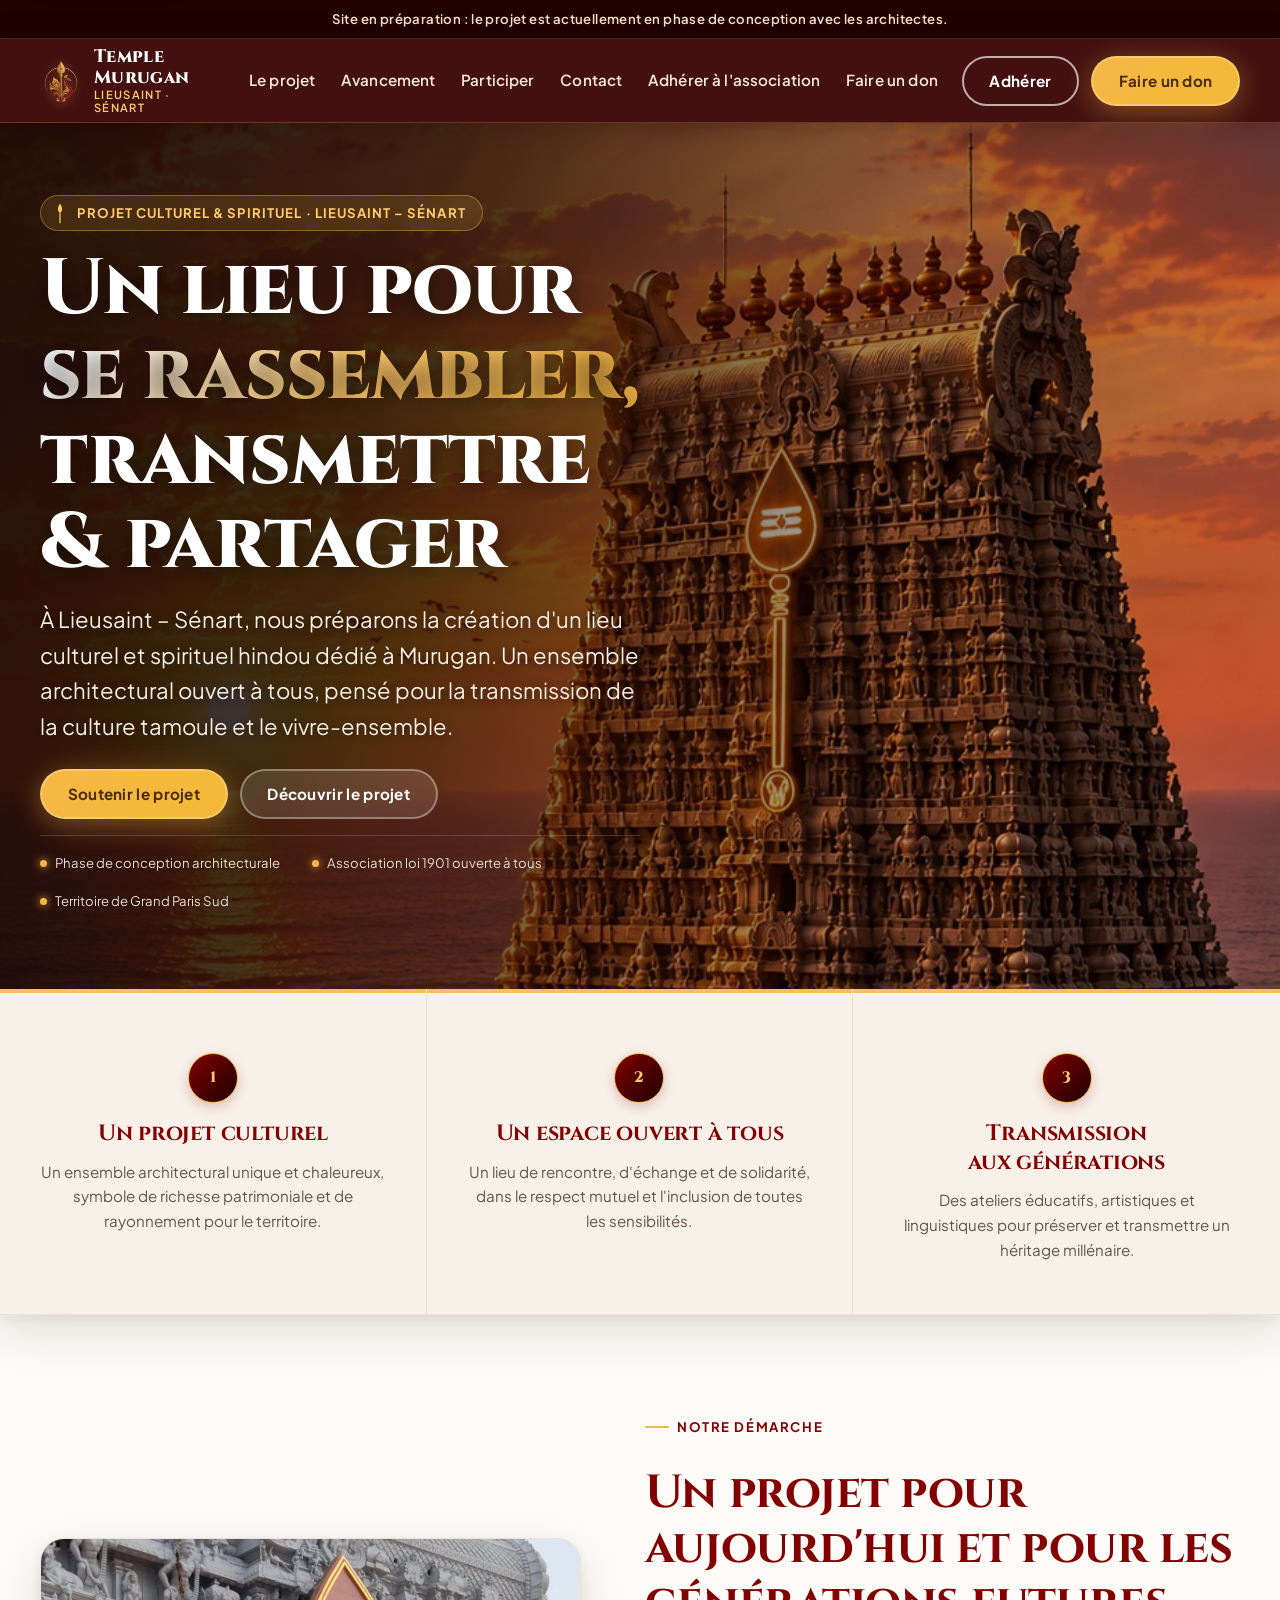
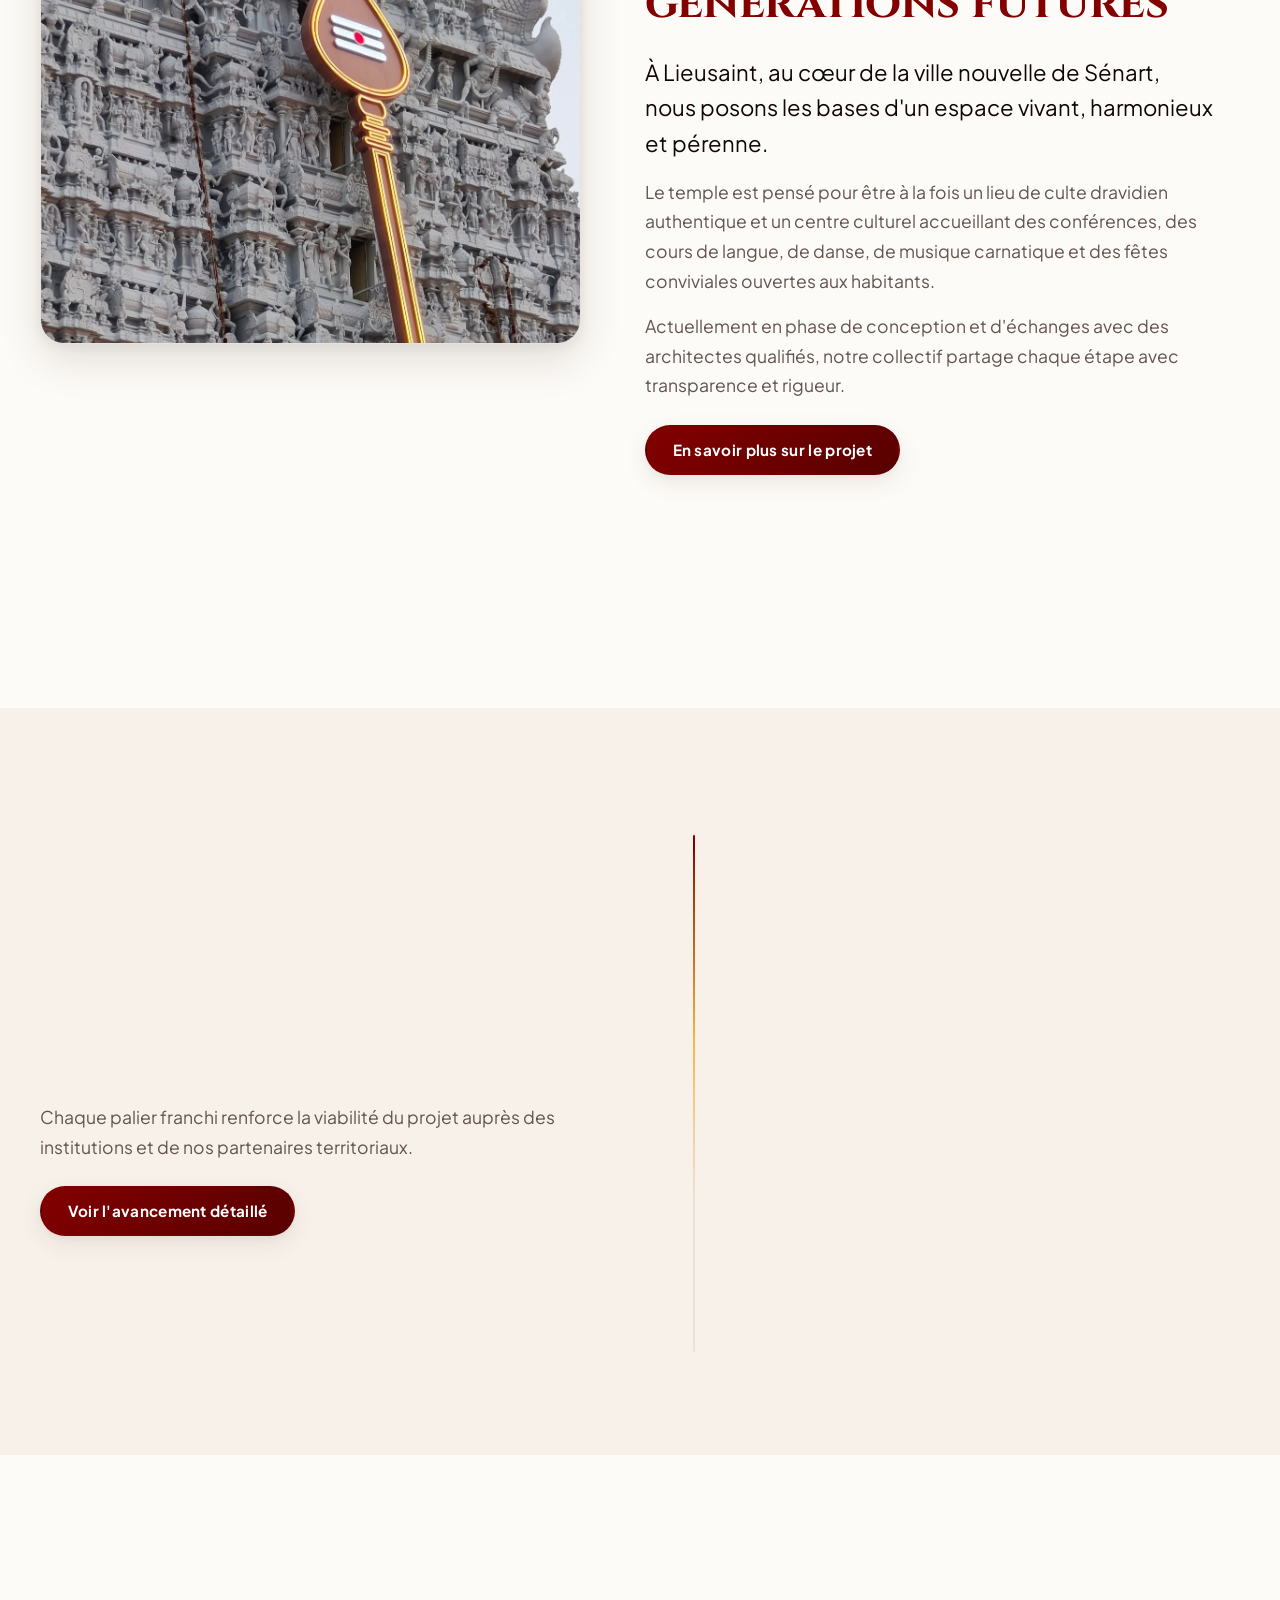
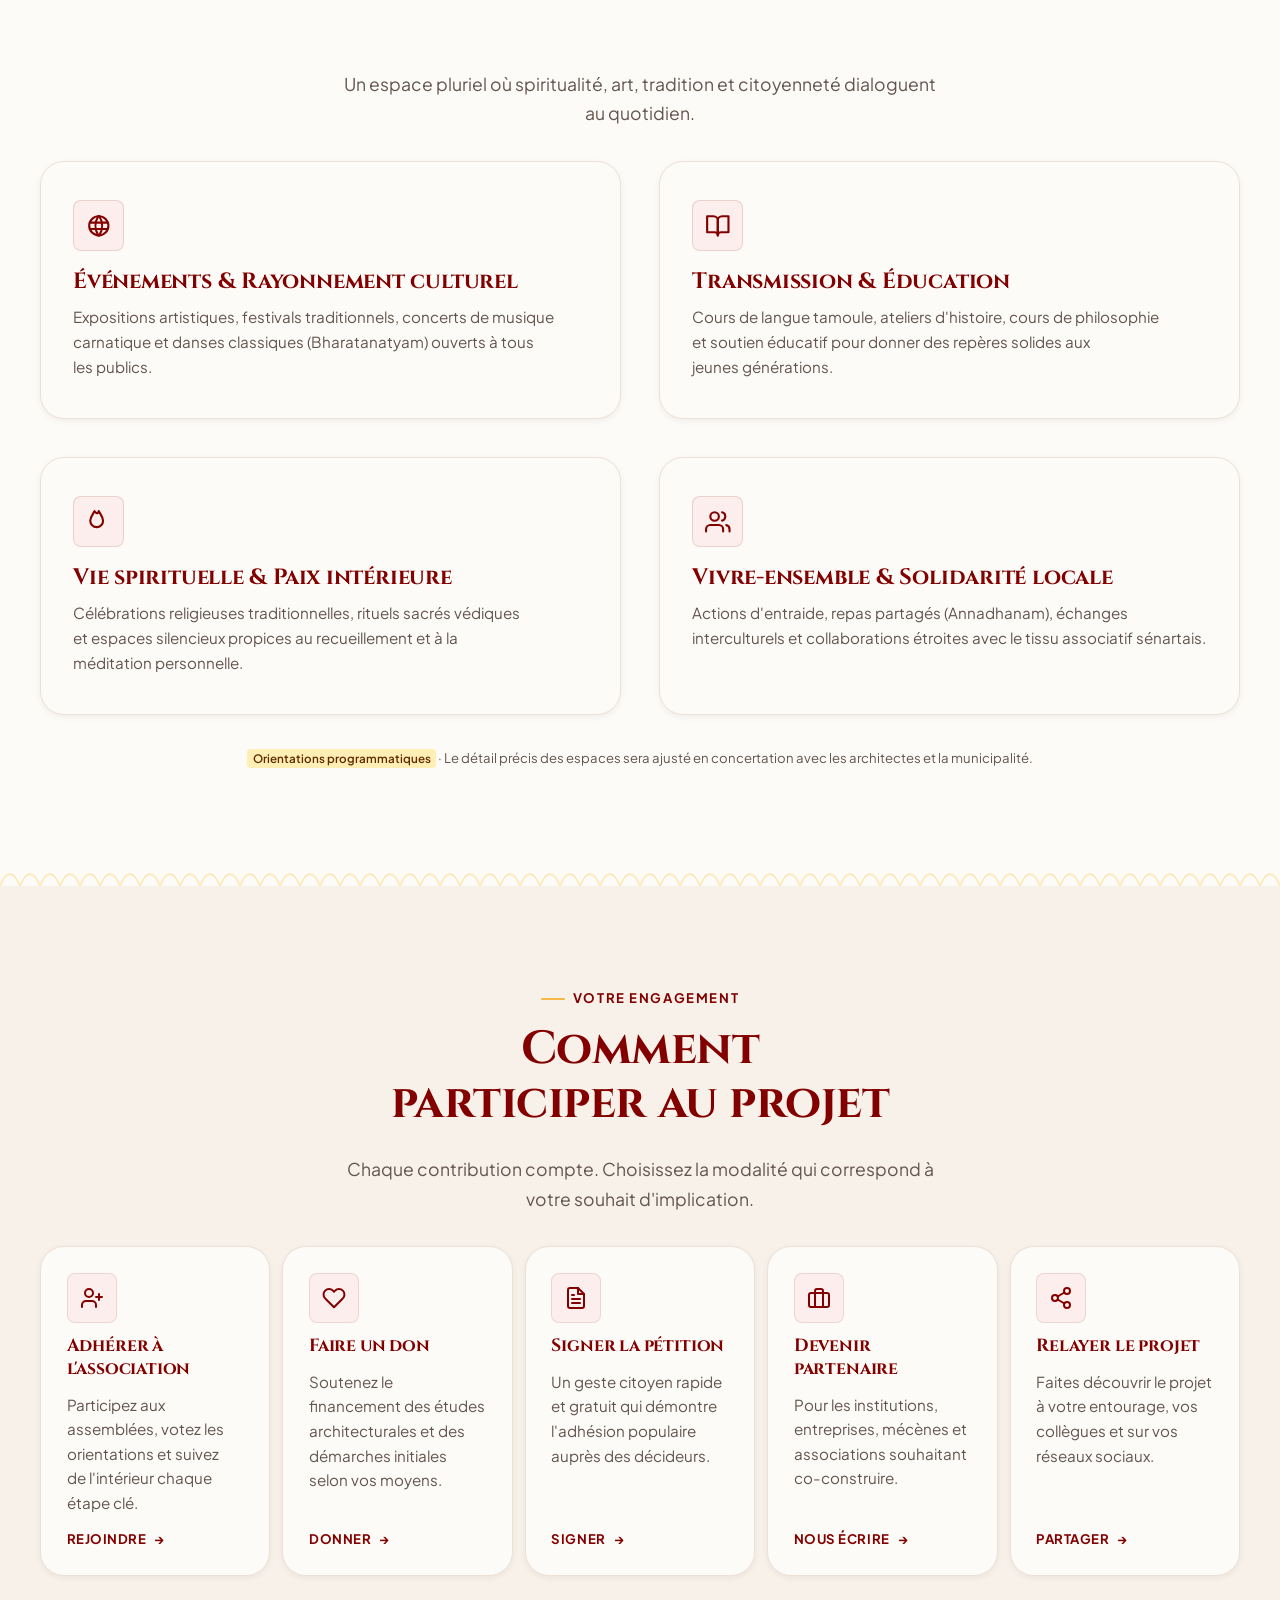
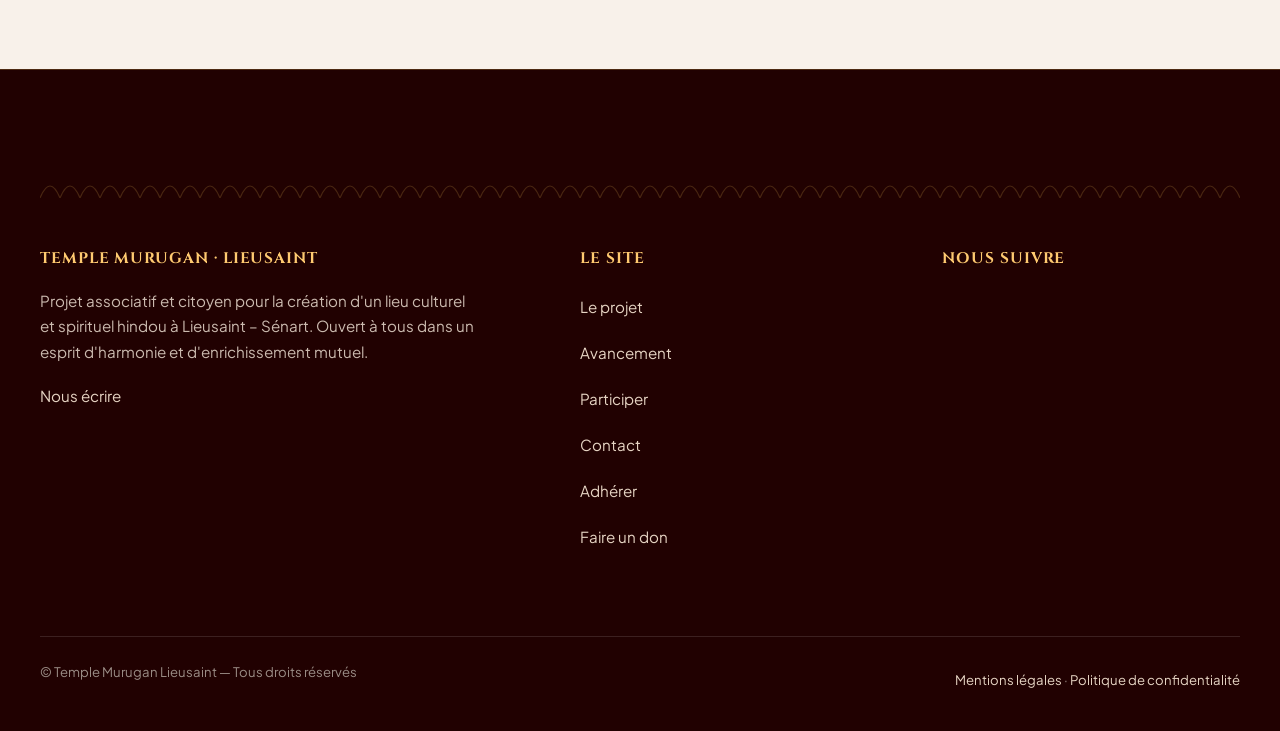
==== commit db134a79: "Mise à jour du site du temple" ====
--- a/index.html
+++ b/index.html
@@ -12,45 +12,47 @@
 <meta name="theme-color" content="#7a1e1b">
 <!-- Favicon gopuram géométrique -->
 <link rel="icon" href="data:image/svg+xml,%3Csvg xmlns='http://www.w3.org/2000/svg' viewBox='0 0 100 100'%3E%3Crect width='100' height='100' rx='18' fill='%237a1e1b'/%3E%3Cpath d='M50 14 62 34H38ZM32 38h36l6 16H26ZM24 58h52l8 26H16Z' fill='%23FFCB55'/%3E%3C/svg%3E">
-<!-- Polices Google — Montserrat -->
+<!-- Polices Google — Cinzel (titres majestueux) + Plus Jakarta Sans (corps & UI) -->
 <link rel="preconnect" href="https://fonts.googleapis.com">
 <link rel="preconnect" href="https://fonts.gstatic.com" crossorigin>
-<link href="https://fonts.googleapis.com/css2?family=Montserrat:wght@400;500;600;700;800" rel="stylesheet">
+<link href="https://fonts.googleapis.com/css2?family=Cinzel:wght@500;600;700;800;900&family=Plus+Jakarta+Sans:ital,wght@0,400;0,500;0,600;0,700;0,800;1,400&display=swap" rel="stylesheet">
 <link rel="stylesheet" href="css/style.css">
 </head>
 <body>
 
 <!-- Lien d'évitement (accessibilité) -->
-<a class="skip" href="#contenu" data-i18n="skip">Aller au contenu</a>
+<a class="skip" href="#contenu">Aller au contenu</a>
 
 <!-- Bandeau annonce -->
-<div class="note" role="banner" data-i18n="banner">Site en préparation : le projet est actuellement en phase de conception.</div>
+<div class="note" role="banner">Site en préparation : le projet est actuellement en phase de conception avec les architectes.</div>
 
 <!-- ============================================================
-     EN-TÊTE
+     EN-TÊTE DU SITE
      ============================================================ -->
 <header class="site" id="header">
   <div class="wrap bar">
     <a class="brand" href="index.html" aria-label="Temple Murugan Lieusaint — accueil">
-      <b>Temple Murugan</b>
-      <span>Lieusaint · Sénart</span>
+      <img class="brand-logo" src="assets/img/logo-murugan.png" alt="" width="42" height="42" loading="eager" aria-hidden="true">
+      <div class="brand-text">
+        <b>Temple Murugan</b>
+        <span>Lieusaint · Sénart</span>
+      </div>
     </a>
 
     <nav class="main" id="menu" aria-label="Menu principal">
-      <a href="projet.html" data-i18n="nav_projet">Le projet</a>
-      <a href="avancement.html" data-i18n="nav_avanc">Avancement</a>
-      <a href="participer.html" data-i18n="nav_part">Participer</a>
-      <a href="contact.html" data-i18n="nav_contact">Contact</a>
-      <!-- Mobile uniquement -->
-      <a class="m-only" href="adhesion.html" data-i18n="btn_join">Adhérer</a>
-      <a class="m-only" href="don.html" data-i18n="btn_donate">Faire un don</a>
+      <a href="projet.html">Le projet</a>
+      <a href="avancement.html">Avancement</a>
+      <a href="participer.html">Participer</a>
+      <a href="contact.html">Contact</a>
+      <!-- Liens mobiles supplémentaires -->
+      <a class="m-only" href="adhesion.html">Adhérer à l'association</a>
+      <a class="m-only" href="don.html">Faire un don</a>
     </nav>
 
     <div class="actions">
-      <!-- Toggle langue FR / Tamil -->
-      <a class="btn btn-ghost" href="adhesion.html" data-i18n="btn_join">Adhérer</a>
-      <a class="btn btn-or" href="don.html" data-i18n="btn_donate">Faire un don</a>
-      <!-- Burger mobile (SVG animé) -->
+      <a class="btn btn-ghost" href="adhesion.html">Adhérer</a>
+      <a class="btn btn-or" href="don.html">Faire un don</a>
+      <!-- Burger mobile tactile -->
       <button class="burger" id="burger" type="button" aria-expanded="false" aria-controls="menu" aria-label="Ouvrir le menu">
         <span class="burger-line" aria-hidden="true"></span>
         <span class="burger-line" aria-hidden="true"></span>
@@ -65,186 +67,189 @@
      ============================================================ -->
 <main id="contenu">
 
-  <!-- ── HERO ─────────────────────────────────────────────── -->
-  <section class="hero" aria-label="Présentation du projet">
-    <div class="wrap">
-
-      <!-- Texte -->
-      <div class="hero-copy">
-        <p class="kicker" data-i18n="hero_kicker">Un lieu pour</p>
-        <h1 data-i18n="hero_title">se rassembler,<br>transmettre<br>et partager</h1>
-        <p class="sub" data-i18n="hero_sub">Projet de création d'un lieu culturel et spirituel hindou à Lieusaint – Sénart, ouvert à tous.</p>
-        <div class="cta">
-          <a class="btn btn-or" href="don.html" data-i18n="hero_cta1">Soutenir le projet</a>
-          <a class="btn btn-ghost" href="projet.html" data-i18n="hero_cta2">Découvrir le projet</a>
-        </div>
-      </div>
-
-      <!-- Gopuram SVG animé + halo or -->
-      <div class="gate" aria-hidden="true">
-        <svg viewBox="0 0 400 490" role="presentation" focusable="false" aria-hidden="true">
-          <!-- Tier 0 : base -->
-          <g class="tier" style="--i:0">
-            <rect x="45" y="470" width="310" height="10" fill="#FFA53A"/>
-            <rect x="70" y="392" width="260" height="78" fill="#FFA53A"/>
-            <path d="M140 470V430A60 60 0 0 1 260 430V470Z" fill="#5A1512"/>
-            <rect x="70" y="392" width="260" height="8" fill="#FFCB55"/>
-          </g>
-          <!-- Tier 1 -->
-          <g class="tier" style="--i:1">
-            <polygon points="55,392 345,392 332,354 68,354" fill="#FFA53A"/>
-            <rect x="78" y="366" width="10" height="20" rx="5" fill="#5A1512"/><rect x="111" y="366" width="10" height="20" rx="5" fill="#5A1512"/><rect x="145" y="366" width="10" height="20" rx="5" fill="#5A1512"/><rect x="178" y="366" width="10" height="20" rx="5" fill="#5A1512"/><rect x="212" y="366" width="10" height="20" rx="5" fill="#5A1512"/><rect x="245" y="366" width="10" height="20" rx="5" fill="#5A1512"/><rect x="279" y="366" width="10" height="20" rx="5" fill="#5A1512"/><rect x="312" y="366" width="10" height="20" rx="5" fill="#5A1512"/>
-            <rect x="49" y="388" width="302" height="8" rx="2" fill="#FFCB55"/>
-          </g>
-          <!-- Tier 2 -->
-          <g class="tier" style="--i:2">
-            <polygon points="72,346 328,346 315,308 85,308" fill="#FFA53A"/>
-            <rect x="95" y="320" width="10" height="20" rx="5" fill="#5A1512"/><rect x="128" y="320" width="10" height="20" rx="5" fill="#5A1512"/><rect x="162" y="320" width="10" height="20" rx="5" fill="#5A1512"/><rect x="195" y="320" width="10" height="20" rx="5" fill="#5A1512"/><rect x="228" y="320" width="10" height="20" rx="5" fill="#5A1512"/><rect x="262" y="320" width="10" height="20" rx="5" fill="#5A1512"/><rect x="295" y="320" width="10" height="20" rx="5" fill="#5A1512"/>
-            <rect x="66" y="342" width="268" height="8" rx="2" fill="#FFCB55"/>
-          </g>
-          <!-- Tier 3 -->
-          <g class="tier" style="--i:3">
-            <polygon points="89,300 311,300 298,262 102,262" fill="#FFA53A"/>
-            <rect x="112" y="274" width="10" height="20" rx="5" fill="#5A1512"/><rect x="145" y="274" width="10" height="20" rx="5" fill="#5A1512"/><rect x="178" y="274" width="10" height="20" rx="5" fill="#5A1512"/><rect x="212" y="274" width="10" height="20" rx="5" fill="#5A1512"/><rect x="245" y="274" width="10" height="20" rx="5" fill="#5A1512"/><rect x="278" y="274" width="10" height="20" rx="5" fill="#5A1512"/>
-            <rect x="83" y="296" width="234" height="8" rx="2" fill="#FFCB55"/>
-          </g>
-          <!-- Tier 4 -->
-          <g class="tier" style="--i:4">
-            <polygon points="105,254 295,254 282,216 118,216" fill="#FFA53A"/>
-            <rect x="128" y="228" width="10" height="20" rx="5" fill="#5A1512"/><rect x="162" y="228" width="10" height="20" rx="5" fill="#5A1512"/><rect x="195" y="228" width="10" height="20" rx="5" fill="#5A1512"/><rect x="229" y="228" width="10" height="20" rx="5" fill="#5A1512"/><rect x="262" y="228" width="10" height="20" rx="5" fill="#5A1512"/>
-            <rect x="99" y="250" width="202" height="8" rx="2" fill="#FFCB55"/>
-          </g>
-          <!-- Tier 5 -->
-          <g class="tier" style="--i:5">
-            <polygon points="121,208 279,208 266,170 134,170" fill="#FFA53A"/>
-            <rect x="144" y="182" width="10" height="20" rx="5" fill="#5A1512"/><rect x="178" y="182" width="10" height="20" rx="5" fill="#5A1512"/><rect x="212" y="182" width="10" height="20" rx="5" fill="#5A1512"/><rect x="246" y="182" width="10" height="20" rx="5" fill="#5A1512"/>
-            <rect x="115" y="204" width="170" height="8" rx="2" fill="#FFCB55"/>
-          </g>
-          <!-- Tier 6 -->
-          <g class="tier" style="--i:6">
-            <polygon points="136,162 264,162 251,124 149,124" fill="#FFA53A"/>
-            <rect x="159" y="136" width="10" height="20" rx="5" fill="#5A1512"/><rect x="195" y="136" width="10" height="20" rx="5" fill="#5A1512"/><rect x="231" y="136" width="10" height="20" rx="5" fill="#5A1512"/>
-            <rect x="130" y="158" width="140" height="8" rx="2" fill="#FFCB55"/>
-          </g>
-          <!-- Tier 7 : flèche et kumbam -->
-          <g class="tier" style="--i:7">
-            <path d="M142 124 A58 44 0 0 1 258 124Z" fill="#FFA53A"/>
-            <rect x="136" y="120" width="128" height="8" rx="2" fill="#FFCB55"/>
-            <!-- Kumbam (pot de kalasha stylisé) -->
-            <ellipse cx="200" cy="92" rx="18" ry="22" fill="#FFA53A" stroke="#FFCB55" stroke-width="2"/>
-            <ellipse cx="200" cy="80" rx="10" ry="8" fill="#FFCB55"/>
-            <line x1="200" y1="58" x2="200" y2="72" stroke="#FFCB55" stroke-width="3" stroke-linecap="round"/>
-            <circle cx="200" cy="55" r="8" fill="#FFCB55"/>
-            <!-- Drapeaux décoratifs -->
-            <line x1="164" y1="120" x2="164" y2="58" stroke="#FFCB55" stroke-width="1.5" stroke-dasharray="4 3" opacity="0.6"/>
-            <line x1="236" y1="120" x2="236" y2="58" stroke="#FFCB55" stroke-width="1.5" stroke-dasharray="4 3" opacity="0.6"/>
-          </g>
-        </svg>
-      </div>
-
+  <!-- ── HERO IMMERSIF AVEC NOUVELLE COMPOSITION RESPONSIVE ── -->
+  <section class="hero-immersive" aria-label="Présentation du projet Temple Murugan Lieusaint">
+    <!-- Double source d'image adaptée : portrait mobile / panorama desktop -->
+    <picture class="hero-picture">
+      <!-- Écrans mobiles et tablettes portrait (<= 860px) : cadrage vertical -->
+      <source media="(max-width: 860px)" srcset="assets/img/hero-temple-mobile.webp" type="image/webp">
+      <source media="(max-width: 860px)" srcset="assets/img/hero-temple-mobile.png" type="image/png">
+      <!-- Écrans desktop, laptops et écrans larges (> 860px) : panorama horizontal avec Gopuram, Vel et Paon -->
+      <source media="(min-width: 861px)" srcset="assets/img/hero-temple-desktop.webp" type="image/webp">
+      <img
+        src="assets/img/hero-temple-desktop.png"
+        alt="Illustration du projet de temple Murugan au coucher du soleil à Lieusaint, avec son gopuram dravidien monumental, le Vel doré et le paon Mayil"
+        class="hero-bg-img"
+        fetchpriority="high"
+        loading="eager"
+        width="2048"
+        height="768"
+      >
+    </picture>
+
+    <!-- Voile subtil garantissant une lisibilité 100% WCAG AAA sans masquer l'image -->
+    <div class="hero-scrim" aria-hidden="true"></div>
+
+    <div class="wrap hero-wrap">
+      <div class="hero-content">
+        <!-- Badge institutionnel & culturel avec symbole du Vel -->
+        <div class="hero-badge">
+          <svg viewBox="0 0 16 32" fill="none" xmlns="http://www.w3.org/2000/svg" aria-hidden="true">
+            <path d="M8 2 C5 7 3 12 8 16 C13 12 11 7 8 2 Z" fill="#FFCB55"/>
+            <line x1="8" y1="16" x2="8" y2="30" stroke="#FFCB55" stroke-width="1.8" stroke-linecap="round"/>
+          </svg>
+          <span>Projet culturel & spirituel · Lieusaint – Sénart</span>
+        </div>
+
+        <h1 class="hero-title">
+          Un lieu pour<br>
+          <span class="gold-gradient">se rassembler,</span><br>
+          transmettre & partager
+        </h1>
+
+        <p class="hero-desc">
+          À Lieusaint – Sénart, nous préparons la création d'un lieu culturel et spirituel hindou dédié à Murugan. Un ensemble architectural ouvert à tous, pensé pour la transmission de la culture tamoule et le vivre-ensemble.
+        </p>
+
+        <div class="hero-actions">
+          <a class="btn btn-or" href="don.html">Soutenir le projet</a>
+          <a class="btn btn-glass" href="projet.html">Découvrir le projet</a>
+        </div>
+
+        <!-- Badges d'information et de transparence -->
+        <div class="hero-meta">
+          <div class="meta-item">
+            <span class="meta-dot" aria-hidden="true"></span>
+            <span>Phase de conception architecturale</span>
+          </div>
+          <div class="meta-item">
+            <span class="meta-dot" aria-hidden="true"></span>
+            <span>Association loi 1901 ouverte à tous</span>
+          </div>
+          <div class="meta-item">
+            <span class="meta-dot" aria-hidden="true"></span>
+            <span>Territoire de Grand Paris Sud</span>
+          </div>
+        </div>
+      </div>
     </div>
   </section>
 
-  <!-- ── PILIERS ────────────────────────────────────────────── -->
-  <div class="pillars" aria-label="Les trois piliers du projet">
+  <!-- ── LES 3 PILIERS DU PROJET ────────────────────────────── -->
+  <div class="pillars" aria-label="Les trois piliers fondamentaux du projet">
     <div class="pillar">
       <div class="pillar-num" aria-hidden="true">1</div>
-      <h2 data-i18n="p1_t">Un projet culturel</h2>
-      <p data-i18n="p1_d">Un lieu architectural unique, symbole de diversité culturelle et de richesse.</p>
+      <h2>Un projet culturel</h2>
+      <p>Un ensemble architectural unique et chaleureux, symbole de richesse patrimoniale et de rayonnement pour le territoire.</p>
     </div>
     <div class="pillar">
       <div class="pillar-num" aria-hidden="true">2</div>
-      <h2 data-i18n="p2_t">Un espace ouvert à tous</h2>
-      <p data-i18n="p2_d">Un lieu de rencontres, de partage et de solidarité dans le respect et l'inclusion de toutes les cultures.</p>
+      <h2>Un espace ouvert à tous</h2>
+      <p>Un lieu de rencontre, d'échange et de solidarité, dans le respect mutuel et l'inclusion de toutes les sensibilités.</p>
     </div>
     <div class="pillar">
       <div class="pillar-num" aria-hidden="true">3</div>
-      <h2 data-i18n="p3_t">Transmission aux générations futures</h2>
-      <p data-i18n="p3_d">Des activités culturelles, éducatives et spirituelles pour préserver et transmettre notre héritage.</p>
+      <h2>Transmission aux générations</h2>
+      <p>Des ateliers éducatifs, artistiques et linguistiques pour préserver et transmettre un héritage millénaire.</p>
     </div>
   </div>
 
-  <!-- ── INTRODUCTION ──────────────────────────────────────── -->
+  <!-- ── INTRODUCTION & VISION ──────────────────────────────── -->
   <section class="block" aria-labelledby="intro-h">
     <div class="wrap two">
-      <!-- Colonne image -->
-        <!-- Photographie d'inspiration pour le projet -->
-        <figure class="img-slot" style="aspect-ratio: 4/3; border-radius: 20px; overflow: hidden; box-shadow: var(--shadow-lg);">
-          <img src="assets/img/temple-sunset.jpg" alt="Temple dédié à Murugan au crépuscule" loading="lazy" width="800" height="600" style="width:100%; height:100%; object-fit:cover;">
+      <!-- Colonne Visuel d'ambiance -->
+      <div>
+        <figure class="img-slot" style="aspect-ratio: 4/3; border-radius: var(--radius-lg); overflow: hidden; box-shadow: var(--shadow-lg);">
+          <img src="assets/img/murugan-temple-demarche.jpg" alt="Temple de Murugan — inspiration pour le projet culturel de Lieusaint" loading="lazy" width="800" height="600" style="width:100%; height:100%; object-fit:cover;">
         </figure>
-      <!-- Colonne texte -->
+      </div>
+
+      <!-- Colonne texte & démarche -->
       <div class="stack">
-        <p class="eyebrow" data-i18n="eyebrow_intro">Notre projet</p>
-        <h2 class="title" id="intro-h" data-i18n="intro_h">Un projet pour aujourd'hui et pour les générations futures</h2>
-        <p class="lead">À Lieusaint – Sénart, nous préparons la création d'un lieu culturel et spirituel hindou, dédié à Murugan. Il est pensé pour transmettre la culture tamoule et la tradition hindoue, et pour accueillir tous les habitants du territoire.</p>
-        <p class="muted">Le projet est aujourd'hui en phase de conception : nous échangeons avec des architectes. Ce site raconte chaque étape, au fur et à mesure.</p>
-        <p><a class="btn btn-rouge" href="projet.html" data-i18n="intro_more">Découvrir le projet</a></p>
+        <p class="eyebrow">Notre démarche</p>
+        <h2 class="title" id="intro-h">Un projet pour aujourd'hui et pour les générations futures</h2>
+        <p class="lead">À Lieusaint, au cœur de la ville nouvelle de Sénart, nous posons les bases d'un espace vivant, harmonieux et pérenne.</p>
+        <p class="muted">Le temple est pensé pour être à la fois un lieu de culte dravidien authentique et un centre culturel accueillant des conférences, des cours de langue, de danse, de musique carnatique et des fêtes conviviales ouvertes aux habitants.</p>
+        <p class="muted">Actuellement en phase de conception et d'échanges avec des architectes qualifiés, notre collectif partage chaque étape avec transparence et rigueur.</p>
+        <p style="padding-top: var(--s-2);"><a class="btn btn-rouge" href="projet.html">En savoir plus sur le projet</a></p>
       </div>
     </div>
   </section>
 
-  <!-- Séparateur kudu -->
-  <div class="kudu" aria-hidden="true"></div>
-
-  <!-- ── AVANCEMENT ─────────────────────────────────────────── -->
+  <!-- Séparateur ornemental Vel -->
+  <div class="vel-divider" aria-hidden="true">
+    <span class="vel-divider-line"></span>
+    <span class="vel-icon">
+      <svg viewBox="0 0 24 48" fill="none" xmlns="http://www.w3.org/2000/svg">
+        <path d="M12 2 C8 9 5 16 12 21 C19 16 16 9 12 2 Z" fill="#FFCB55" stroke="#FFA53A"/>
+        <line x1="12" y1="21" x2="12" y2="44" stroke="#FFCB55" stroke-width="2" stroke-linecap="round"/>
+      </svg>
+    </span>
+    <span class="vel-divider-line"></span>
+  </div>
+
+  <!-- ── AVANCEMENT DU PROJET ───────────────────────────────── -->
   <section class="block raised" aria-labelledby="st-h">
     <div class="wrap two balanced">
-      <!-- Colonne gauche : titre + contexte -->
-      <div>
-        <p class="eyebrow" data-i18n="eyebrow_avanc">Où en sommes-nous</p>
-        <h2 class="title" id="st-h" data-i18n="st_h">Le projet se construit avec vous</h2>
-        <p class="muted" style="max-width: 38ch; margin-block-end: var(--s-5);">La page Avancement se met à jour à chaque nouvelle étape franchie.</p>
-        <a class="btn btn-rouge" href="avancement.html" data-i18n="hd_avanc_t">Voir l'avancement</a>
-      </div>
-      <!-- Colonne droite : timeline -->
-      <div>
-        <ol class="timeline" aria-label="Étapes du projet">
+      <!-- Colonne gauche : Contexte -->
+      <div>
+        <p class="eyebrow">Où en sommes-nous</p>
+        <h2 class="title" id="st-h">Le projet se construit pas à pas, avec vous</h2>
+        <p class="muted" style="max-width: 44ch; margin-block-end: var(--s-5);">Chaque palier franchi renforce la viabilité du projet auprès des institutions et de nos partenaires territoriaux.</p>
+        <a class="btn btn-rouge" href="avancement.html">Voir l'avancement détaillé</a>
+      </div>
+
+      <!-- Colonne droite : Timeline -->
+      <div>
+        <ol class="timeline" aria-label="Étapes d'avancement du projet">
           <li class="timeline-item done">
             <div class="timeline-dot" aria-hidden="true">✓</div>
             <div class="timeline-content">
               <div class="timeline-header">
-                <span class="timeline-label" data-i18n="st1">Naissance du projet</span>
-                <span class="pill" data-i18n="s_done">Terminé</span>
+                <span class="timeline-label">Naissance du projet</span>
+                <span class="pill">Terminé</span>
               </div>
-              <p class="timeline-desc">Une équipe se mobilise pour créer un lieu culturel à Lieusaint – Sénart.</p>
+              <p class="timeline-desc">Constitution de l'équipe fondatrice et structuration de l'association à Lieusaint – Sénart.</p>
             </div>
           </li>
           <li class="timeline-item now">
             <div class="timeline-dot" aria-hidden="true">✦</div>
             <div class="timeline-content">
               <div class="timeline-header">
-                <span class="timeline-label" data-i18n="st2">Pétition de soutien</span>
-                <span class="pill" data-i18n="s_now">En cours</span>
+                <span class="timeline-label">Pétition de soutien citoyen</span>
+                <span class="pill">En cours</span>
               </div>
-              <p class="timeline-desc">Chaque signature montre que le projet répond à un besoin réel sur le territoire.</p>
+              <p class="timeline-desc">Chaque signature témoigne de l'attente et du besoin réel d'un tel équipement culturel sur le territoire.</p>
             </div>
           </li>
           <li class="timeline-item now">
             <div class="timeline-dot" aria-hidden="true">⬡</div>
             <div class="timeline-content">
               <div class="timeline-header">
-                <span class="timeline-label" data-i18n="st3">Conception architecturale</span>
-                <span class="pill" data-i18n="s_now">En cours</span>
+                <span class="timeline-label">Conception architecturale</span>
+                <span class="pill">En cours</span>
               </div>
-              <p class="timeline-desc">Le bâtiment est en cours de réflexion avec l'équipe d'architecture.</p>
+              <p class="timeline-desc">Élaboration des premières esquisses, volumétries et intégration paysagère avec l'équipe d'architectes.</p>
             </div>
           </li>
           <li class="timeline-item soon">
             <div class="timeline-dot" aria-hidden="true">4</div>
             <div class="timeline-content">
               <div class="timeline-header">
-                <span class="timeline-label" data-i18n="st4">Financement</span>
-                <span class="pill" data-i18n="s_soon">À venir</span>
+                <span class="timeline-label">Financement & Partenariats</span>
+                <span class="pill">À venir</span>
               </div>
+              <p class="timeline-desc">Campagnes de dons, mécénat et partenariats associatifs et institutionnels.</p>
             </div>
           </li>
           <li class="timeline-item soon">
             <div class="timeline-dot" aria-hidden="true">5</div>
             <div class="timeline-content">
               <div class="timeline-header">
-                <span class="timeline-label" data-i18n="st6">Construction</span>
-                <span class="pill" data-i18n="s_soon">À venir</span>
+                <span class="timeline-label">Construction & Pose de la première pierre</span>
+                <span class="pill">À venir</span>
               </div>
+              <p class="timeline-desc">Lancement des travaux et suivi régulier du chantier.</p>
             </div>
           </li>
         </ol>
@@ -252,85 +257,158 @@
     </div>
   </section>
 
-  <!-- ── CE QU'ON Y FERA ────────────────────────────────────── -->
+  <!-- ── CE QU'ON Y FERA (AVEC ICÔNES VECTORIELLES PROFESSIONNELLES) ── -->
   <section class="block" aria-labelledby="act-h">
     <div class="wrap">
-      <p class="eyebrow" data-i18n="eyebrow_act">Le lieu de demain</p>
-      <h2 class="title" id="act-h" data-i18n="act_h">Ce qu'on y fera</h2>
+      <div style="text-align: center; max-width: 640px; margin-inline: auto; margin-block-end: var(--s-6);">
+        <p class="eyebrow" style="justify-content: center;">Le lieu de demain</p>
+        <h2 class="title" id="act-h">Ce qu'on y fera</h2>
+        <p class="muted">Un espace pluriel où spiritualité, art, tradition et citoyenneté dialoguent au quotidien.</p>
+      </div>
 
       <div class="acts-grid">
+        <!-- 1. Culture & Arts -->
         <div class="act-card">
-          <div class="act-icon" aria-hidden="true">🎭</div>
-          <h3 data-i18n="a1_t">Événements culturels</h3>
-          <p data-i18n="a1_d">Fêtes, danse, musique et rencontres ouvertes à tous les habitants de Sénart.</p>
-        </div>
+          <div class="act-icon" aria-hidden="true">
+            <svg viewBox="0 0 24 24">
+              <path d="M12 21a9 9 0 1 0 0-18 9 9 0 0 0 0 18z"/>
+              <path d="M3.6 9h16.8"/>
+              <path d="M3.6 15h16.8"/>
+              <path d="M11.5 3a17 17 0 0 0 0 18"/>
+              <path d="M12.5 3a17 17 0 0 1 0 18"/>
+            </svg>
+          </div>
+          <h3>Événements & Rayonnement culturel</h3>
+          <p>Expositions artistiques, festivals traditionnels, concerts de musique carnatique et danses classiques (Bharatanatyam) ouverts à tous les publics.</p>
+        </div>
+
+        <!-- 2. Transmission & Éducation -->
         <div class="act-card">
-          <div class="act-icon" aria-hidden="true">📚</div>
-          <h3 data-i18n="a2_t">Transmission et éducation</h3>
-          <p data-i18n="a2_d">Des activités pour transmettre la langue, les arts et l'histoire aux plus jeunes.</p>
-        </div>
+          <div class="act-icon" aria-hidden="true">
+            <svg viewBox="0 0 24 24">
+              <path d="M2 3h6a4 4 0 0 1 4 4v14a3 3 0 0 0-3-3H2z"/>
+              <path d="M22 3h-6a4 4 0 0 0-4 4v14a3 3 0 0 1 3-3h7z"/>
+            </svg>
+          </div>
+          <h3>Transmission & Éducation</h3>
+          <p>Cours de langue tamoule, ateliers d'histoire, cours de philosophie et soutien éducatif pour donner des repères solides aux jeunes générations.</p>
+        </div>
+
+        <!-- 3. Vie spirituelle & Méditation -->
         <div class="act-card">
-          <div class="act-icon" aria-hidden="true">🪔</div>
-          <h3 data-i18n="a3_t">Vie spirituelle</h3>
-          <p data-i18n="a3_d">Célébrations et moments de recueillement, pour ceux qui le souhaitent.</p>
-        </div>
+          <div class="act-icon" aria-hidden="true">
+            <svg viewBox="0 0 24 24">
+              <path d="M12 2c1.5 3 4 5.5 4 9a6 6 0 1 1-12 0c0-3.5 2.5-6 4-9 1 2 3 3 4 0z"/>
+            </svg>
+          </div>
+          <h3>Vie spirituelle & Paix intérieure</h3>
+          <p>Célébrations religieuses traditionnelles, rituels sacrés védiques et espaces silencieux propices au recueillement et à la méditation personnelle.</p>
+        </div>
+
+        <!-- 4. Rencontres & Solidarité -->
         <div class="act-card">
-          <div class="act-icon" aria-hidden="true">🤝</div>
-          <h3 data-i18n="a4_t">Rencontres entre cultures</h3>
-          <p data-i18n="a4_d">Des moments partagés avec les associations et les voisins du territoire.</p>
-        </div>
-      </div>
-
-      <p class="fine muted" style="margin-top: var(--s-5);">
-        <span class="todo">À valider avec l'équipe</span> : ces activités reprennent l'esprit du projet ; le programme précis dépendra du projet architectural.
+          <div class="act-icon" aria-hidden="true">
+            <svg viewBox="0 0 24 24">
+              <path d="M17 21v-2a4 4 0 0 0-4-4H5a4 4 0 0 0-4 4v2"/>
+              <circle cx="9" cy="7" r="4"/>
+              <path d="M23 21v-2a4 4 0 0 0-3-3.87"/>
+              <path d="M16 3.13a4 4 0 0 1 0 7.75"/>
+            </svg>
+          </div>
+          <h3>Vivre-ensemble & Solidarité locale</h3>
+          <p>Actions d'entraide, repas partagés (Annadhanam), échanges interculturels et collaborations étroites avec le tissu associatif sénartais.</p>
+        </div>
+      </div>
+
+      <p class="fine muted" style="margin-top: var(--s-6); text-align: center;">
+        <span class="todo">Orientations programmatiques</span> · Le détail précis des espaces sera ajusté en concertation avec les architectes et la municipalité.
       </p>
     </div>
   </section>
 
-  <!-- Séparateur kudu or -->
+  <!-- Frise Kudu décorative dravidienne -->
   <div class="kudu kudu-or" aria-hidden="true"></div>
 
-  <!-- ── PARTICIPER ─────────────────────────────────────────── -->
+  <!-- ── PARTICIPER AU PROJET (AVEC ICÔNES VECTORIELLES) ────── -->
   <section class="block raised" aria-labelledby="part-h">
     <div class="wrap">
-      <p class="eyebrow" data-i18n="eyebrow_part">Votre rôle</p>
-      <h2 class="title" id="part-h" data-i18n="part_h">Participer au projet</h2>
+      <div style="text-align: center; max-width: 620px; margin-inline: auto; margin-block-end: var(--s-6);">
+        <p class="eyebrow" style="justify-content: center;">Votre engagement</p>
+        <h2 class="title" id="part-h">Comment participer au projet</h2>
+        <p class="muted">Chaque contribution compte. Choisissez la modalité qui correspond à votre souhait d'implication.</p>
+      </div>
 
       <div class="ways-grid">
-        <!-- Adhérer -->
+        <!-- 1. Adhérer -->
         <a class="way-card" href="adhesion.html">
-          <div class="way-icon" aria-hidden="true">✍️</div>
-          <h3 data-i18n="w1_t">Adhérer à l'association</h3>
-          <p data-i18n="w1_d">Participer à la vie du projet et suivre son avancement.</p>
-          <span class="way-arrow" data-i18n="btn_join">Adhérer</span>
+          <div class="way-icon" aria-hidden="true">
+            <svg viewBox="0 0 24 24">
+              <path d="M16 21v-2a4 4 0 0 0-4-4H6a4 4 0 0 0-4 4v2"/>
+              <circle cx="9" cy="7" r="4"/>
+              <line x1="19" y1="8" x2="19" y2="14"/>
+              <line x1="22" y1="11" x2="16" y2="11"/>
+            </svg>
+          </div>
+          <h3>Adhérer à l'association</h3>
+          <p>Participez aux assemblées, votez les orientations et suivez de l'intérieur chaque étape clé.</p>
+          <span class="way-arrow">Rejoindre</span>
         </a>
-        <!-- Donner -->
+
+        <!-- 2. Donner -->
         <a class="way-card" href="don.html">
-          <div class="way-icon" aria-hidden="true">💛</div>
-          <h3 data-i18n="w2_t">Faire un don</h3>
-          <p data-i18n="w2_d">Contribuer selon vos moyens, sans obligation.</p>
-          <span class="way-arrow" data-i18n="btn_donate">Faire un don</span>
+          <div class="way-icon" aria-hidden="true">
+            <svg viewBox="0 0 24 24">
+              <path d="M20.84 4.61a5.5 5.5 0 0 0-7.78 0L12 5.67l-1.06-1.06a5.5 5.5 0 0 0-7.78 7.78l1.06 1.06L12 21.23l7.78-7.78 1.06-1.06a5.5 5.5 0 0 0 0-7.78z"/>
+            </svg>
+          </div>
+          <h3>Faire un don</h3>
+          <p>Soutenez le financement des études architecturales et des démarches initiales selon vos moyens.</p>
+          <span class="way-arrow">Donner</span>
         </a>
-        <!-- Pétition -->
+
+        <!-- 3. Pétition -->
         <a class="way-card" href="participer.html#petition" data-cfg="petitionUrl">
-          <div class="way-icon" aria-hidden="true">📝</div>
-          <h3 data-i18n="w3_t">Signer la pétition</h3>
-          <p data-i18n="w3_d">Montrer votre soutien au projet en quelques secondes.</p>
-          <span class="way-arrow" data-i18n="go">Signer</span>
+          <div class="way-icon" aria-hidden="true">
+            <svg viewBox="0 0 24 24">
+              <path d="M14 2H6a2 2 0 0 0-2 2v16a2 2 0 0 0 2 2h12a2 2 0 0 0 2-2V8z"/>
+              <polyline points="14 2 14 8 20 8"/>
+              <line x1="16" y1="13" x2="8" y2="13"/>
+              <line x1="16" y1="17" x2="8" y2="17"/>
+              <polyline points="10 9 9 9 8 9"/>
+            </svg>
+          </div>
+          <h3>Signer la pétition</h3>
+          <p>Un geste citoyen rapide et gratuit qui démontre l'adhésion populaire auprès des décideurs.</p>
+          <span class="way-arrow">Signer</span>
         </a>
-        <!-- Partenaire -->
+
+        <!-- 4. Devenir Partenaire -->
         <a class="way-card" href="contact.html">
-          <div class="way-icon" aria-hidden="true">🏢</div>
-          <h3 data-i18n="w4_t">Devenir partenaire</h3>
-          <p data-i18n="w4_d">Pour les associations, entreprises et acteurs locaux.</p>
-          <span class="way-arrow" data-i18n="go">Nous écrire</span>
+          <div class="way-icon" aria-hidden="true">
+            <svg viewBox="0 0 24 24">
+              <rect x="2" y="7" width="20" height="14" rx="2" ry="2"/>
+              <path d="M16 21V5a2 2 0 0 0-2-2h-4a2 2 0 0 0-2 2v16"/>
+            </svg>
+          </div>
+          <h3>Devenir partenaire</h3>
+          <p>Pour les institutions, entreprises, mécènes et associations souhaitant co-construire.</p>
+          <span class="way-arrow">Nous écrire</span>
         </a>
-        <!-- Partager -->
+
+        <!-- 5. Relayer -->
         <a class="way-card" href="#" data-share>
-          <div class="way-icon" aria-hidden="true">📣</div>
-          <h3 data-i18n="w5_t">Relayer le projet</h3>
-          <p data-i18n="w5_d">Le faire connaître autour de vous et sur les réseaux.</p>
-          <span class="way-arrow" data-i18n="go_share">Partager</span>
+          <div class="way-icon" aria-hidden="true">
+            <svg viewBox="0 0 24 24">
+              <circle cx="18" cy="5" r="3"/>
+              <circle cx="6" cy="12" r="3"/>
+              <circle cx="18" cy="19" r="3"/>
+              <line x1="8.59" y1="13.51" x2="15.42" y2="17.49"/>
+              <line x1="15.41" y1="6.51" x2="8.59" y2="10.49"/>
+            </svg>
+          </div>
+          <h3>Relayer le projet</h3>
+          <p>Faites découvrir le projet à votre entourage, vos collègues et sur vos réseaux sociaux.</p>
+          <span class="way-arrow">Partager</span>
         </a>
       </div>
     </div>
@@ -339,33 +417,36 @@
 </main>
 
 <!-- ============================================================
-     PIED DE PAGE
+     PIED DE PAGE DU SITE
      ============================================================ -->
 <footer class="site">
   <div class="wrap">
-    <!-- Frise kudu décorative -->
     <div class="footer-kudu" aria-hidden="true"></div>
 
     <div class="cols">
-      <!-- À propos -->
+      <!-- Colonne 1 : Présentation -->
       <div>
         <h2>Temple Murugan · Lieusaint</h2>
-        <p data-i18n="foot_about">Projet de création d'un lieu culturel et spirituel hindou à Lieusaint – Sénart.</p>
+        <p>Projet associatif et citoyen pour la création d'un lieu culturel et spirituel hindou à Lieusaint – Sénart. Ouvert à tous dans un esprit d'harmonie et d'enrichissement mutuel.</p>
         <p><a class="js-mail" href="contact.html">Nous écrire</a></p>
       </div>
-      <!-- Navigation -->
-      <div>
-        <h2 data-i18n="foot_nav">Le site</h2>
+
+      <!-- Colonne 2 : Plan du site -->
+      <div>
+        <h2>Le site</h2>
         <ul>
-          <li><a href="projet.html" data-i18n="nav_projet">Le projet</a></li>
-          <li><a href="avancement.html" data-i18n="nav_avanc">Avancement</a></li>
-          <li><a href="participer.html" data-i18n="nav_part">Participer</a></li>
-          <li><a href="contact.html" data-i18n="nav_contact">Contact</a></li>
+          <li><a href="projet.html">Le projet</a></li>
+          <li><a href="avancement.html">Avancement</a></li>
+          <li><a href="participer.html">Participer</a></li>
+          <li><a href="contact.html">Contact</a></li>
+          <li><a href="adhesion.html">Adhérer</a></li>
+          <li><a href="don.html">Faire un don</a></li>
         </ul>
       </div>
-      <!-- Réseaux -->
-      <div>
-        <h2 data-i18n="foot_follow">Nous suivre</h2>
+
+      <!-- Colonne 3 : Réseaux sociaux & communauté -->
+      <div>
+        <h2>Nous suivre</h2>
         <ul>
           <li data-social="instagram"><a data-social="instagram" href="#">Instagram</a></li>
           <li data-social="facebook"><a data-social="facebook" href="#">Facebook</a></li>
@@ -375,15 +456,18 @@
       </div>
     </div>
 
-    <p class="copy">
-      © Temple Murugan Lieusaint ·
-      <a href="mentions-legales.html" data-i18n="foot_legal">Mentions légales</a> ·
-      <a href="confidentialite.html" data-i18n="foot_priv">Confidentialité</a>
-    </p>
+    <div class="copy">
+      <span>© Temple Murugan Lieusaint — Tous droits réservés</span>
+      <div>
+        <a href="mentions-legales.html">Mentions légales</a> ·
+        <a href="confidentialite.html">Politique de confidentialité</a>
+      </div>
+    </div>
   </div>
 </footer>
 
-<!-- Scripts (ordre impératif : config → i18n → main) -->
-<script src="js/config.js"></script><script src="js/main.js"></script>
+<!-- Scripts (ordre impératif : config → main) -->
+<script src="js/config.js"></script>
+<script src="js/main.js"></script>
 </body>
 </html>
--- a/css/style.css
+++ b/css/style.css
@@ -1,671 +1,740 @@
 /* ==========================================================================
    Temple Murugan Lieusaint — Feuille de style principale
-   Refonte 2024 · Stack : HTML/CSS/JS vanilla · Déploiement : GitHub Pages
-   Organisation :
-     1. Tokens (couleurs oklch, typo fluide, espacement, effets)
-     2. Base & reset
-     3. Ornements dravidiens (kudu SVG, motifs)
-     4. En-tête (glassmorphism, nav, burger animé)
-     5. Boutons
-     6. Hero (accueil)
-     7. Piliers / cards
-     8. Sections génériques
-     9. Frise d'avancement
-    10. Gallery & images
-    11. Cards "façons de participer"
-    12. Formulaires
-    13. Pied de page
-    14. Utilitaires
-    15. Responsive (320 → 1920)
-    16. Mode sombre (prefers-color-scheme: dark)
-    17. prefers-reduced-motion
+   Refonte 2024 / Version d'excellence responsive, typographique & visuelle
+   Stack : HTML5 sémantique · CSS3 moderne (OKLCH, clamp, Grid, Flexbox) · JS vanilla
+   Polices : Cinzel (titres monumentaux) & Plus Jakarta Sans (corps & UI)
    ========================================================================== */
 
 /* ============================================================
-   1. TOKENS
+   1. TOKENS & DESIGN SYSTEM
    ============================================================ */
 :root {
-  /* --- Couleurs rouge (identité) --- */
-  --rouge-950: oklch(20% 0.07 28);
-  --rouge-900: oklch(27% 0.12 28);
-  --rouge-800: oklch(33% 0.15 28);
-  --rouge-700: oklch(38% 0.17 28);   /* rouge principal ≈ #8E2320 */
-  --rouge-600: oklch(44% 0.16 28);
-  --rouge-500: oklch(50% 0.15 28);   /* rouge hover */
-  --rouge-200: oklch(93% 0.03 28);   /* teinte rose très clair */
-  --rouge-100: oklch(97% 0.015 28);  /* fond teinté */
-
-  /* --- Couleurs or (accent précieux) --- */
-  --or-900:  oklch(32% 0.08 75);    /* texte sur fond or */
+  /* --- Safe Area Insets (iOS Safari, Dynamic Island, encoches) --- */
+  --sat: env(safe-area-inset-top, 0px);
+  --sar: env(safe-area-inset-right, 0px);
+  --sab: env(safe-area-inset-bottom, 0px);
+  --sal: env(safe-area-inset-left, 0px);
+
+  /* --- Typographie : Duo Cinzel + Plus Jakarta Sans --- */
+  --font-heading: "Cinzel", Georgia, "Times New Roman", serif;
+  --font-sans:    "Plus Jakarta Sans", system-ui, -apple-system, BlinkMacSystemFont, "Segoe UI", Roboto, sans-serif;
+  --font:         var(--font-sans);
+
+  /* Échelle typographique fluide (clamp) — mobile-first approach
+     Chaque palier est calibré pour 360px → 1920px */
+  --fs-xs:     clamp(0.72rem,  0.68rem + 0.18vw, 0.84rem);
+  --fs-sm:     clamp(0.84rem,  0.78rem + 0.22vw, 0.95rem);
+  --fs-base:   clamp(0.95rem,  0.88rem + 0.28vw, 1.1rem);
+  --fs-lg:     clamp(1.08rem,  0.92rem + 0.65vw, 1.38rem);
+  --fs-xl:     clamp(1.25rem,  1.02rem + 1.10vw, 1.95rem);
+  --fs-2xl:    clamp(1.60rem,  1.15rem + 2.30vw, 2.90rem);
+  --fs-3xl:    clamp(1.95rem,  1.30rem + 3.30vw, 3.80rem);
+  --fs-hero:   clamp(2.20rem,  1.30rem + 4.50vw, 5.00rem);
+
+  /* --- Couleurs d'identité (OKLCH) --- */
+  /* Rouge bordeaux profond / temple sacré */
+  --rouge-950: oklch(16% 0.06 28);
+  --rouge-900: oklch(22% 0.11 28);
+  --rouge-850: oklch(27% 0.14 28);
+  --rouge-800: oklch(32% 0.16 28);
+  --rouge-700: oklch(37% 0.17 28);   /* Rouge principal ≈ #8E2320 */
+  --rouge-600: oklch(43% 0.16 28);
+  --rouge-500: oklch(50% 0.15 28);   /* Accent rouge vif */
+  --rouge-100: oklch(96% 0.015 28);  /* Fond teinté délicat */
+
+  /* Or impérial & lumière divine */
+  --or-900:  oklch(32% 0.08 75);     /* Texte sur fond or */
   --or-700:  oklch(58% 0.13 75);
-  --or-500:  oklch(82% 0.145 75);   /* or principal ≈ #FFCB55 */
-  --or-400:  oklch(87% 0.12 75);    /* or hover / clair */
-  --or-300:  oklch(92% 0.08 75);    /* or très clair */
-
-  /* --- Neutres chauds (sable) --- */
-  --sable-50:  oklch(98.5% 0.008 75);  /* surface principale */
-  --sable-100: oklch(96% 0.012 65);    /* surface élevée */
-  --sable-200: oklch(91% 0.018 60);    /* bordures */
-  --sable-300: oklch(83% 0.02 55);     /* bordures fortes */
-  --sable-600: oklch(48% 0.022 42);    /* texte secondaire */
-  --sable-800: oklch(25% 0.025 38);    /* texte principal */
-  --sable-900: oklch(18% 0.02 35);     /* très sombre */
-
-  /* --- Sémantique --- */
+  --or-500:  oklch(82% 0.145 78);    /* Or principal ≈ #FFCB55 */
+  --or-400:  oklch(87% 0.125 78);    /* Or clair / reflets */
+  --or-300:  oklch(93% 0.080 78);    /* Halo or délicat */
+
+  /* Ivoire / Crème / Neutres chauds */
+  --sable-50:  oklch(98.8% 0.006 75); /* Surface générale (ivoire respirant) */
+  --sable-100: oklch(96.2% 0.012 68); /* Surface surélevée */
+  --sable-200: oklch(91.5% 0.016 62); /* Bordures douces */
+  --sable-300: oklch(84.0% 0.020 58); /* Bordures fortes */
+  --sable-600: oklch(46.0% 0.022 42); /* Texte secondaire (contraste > 5:1) */
+  --sable-800: oklch(23.0% 0.025 38); /* Texte sombre principal */
+  --sable-950: oklch(14.0% 0.020 35); /* Noir textuel chaleureux */
+
+  /* Sémantique */
   --surface:        var(--sable-50);
   --surface-raised: var(--sable-100);
-  --surface-dark:   var(--rouge-900);
-  --field:          #fff;
+  --field:          #ffffff;
   --text:           var(--sable-800);
   --text-2:         var(--sable-600);
   --border:         var(--sable-200);
   --border-strong:  var(--sable-300);
   --heading:        var(--rouge-700);
-  --on-rouge:       #fff;
+  --on-rouge:       #ffffff;
   --on-or:          var(--or-900);
   --danger:         oklch(50% 0.22 27);
   --success:        oklch(52% 0.16 155);
-  --focus:          oklch(58% 0.2 260);
-
-  /* --- Typographie fluide (6 niveaux) --- */
-  --font:      "Montserrat", system-ui, sans-serif;
-  --fs-xs:     clamp(0.72rem,  0.69rem + 0.14vw, 0.80rem);
-  --fs-sm:     clamp(0.875rem, 0.84rem + 0.16vw, 0.95rem);
-  --fs-base:   clamp(1rem,     0.97rem + 0.14vw, 1.0625rem);
-  --fs-lg:     clamp(1.125rem, 1.04rem + 0.38vw, 1.32rem);
-  --fs-xl:     clamp(1.3rem,   1.08rem + 0.98vw, 1.85rem);
-  --fs-2xl:    clamp(1.7rem,   1.2rem + 2.4vw,   3rem);
-  --fs-hero:   clamp(2.4rem,   1.4rem + 4.5vw,   4.8rem);
-
-  /* --- Espacement (échelle 4→96) --- */
-  --s-1: 0.25rem;   /* 4px  */
-  --s-2: 0.5rem;    /* 8px  */
-  --s-3: 0.75rem;   /* 12px */
-  --s-4: 1rem;      /* 16px */
-  --s-5: 1.5rem;    /* 24px */
-  --s-6: 2rem;      /* 32px */
-  --s-7: 3rem;      /* 48px */
-  --s-8: 4.5rem;    /* 72px */
-  --s-9: 6rem;      /* 96px */
-
-  /* --- Formes --- */
-  --radius-sm:  6px;
-  --radius:     12px;
-  --radius-lg:  20px;
-  --pill:       999px;
-
-  /* --- Effets --- */
-  --ease:    cubic-bezier(0.16, 1, 0.3, 1);
-  --ease-in: cubic-bezier(0.4, 0, 1, 1);
-  --shadow-sm:  0 1px 3px oklch(25% 0.04 28 / 0.12), 0 1px 2px oklch(25% 0.04 28 / 0.08);
-  --shadow:     0 4px 16px oklch(25% 0.04 28 / 0.1), 0 2px 6px oklch(25% 0.04 28 / 0.08);
-  --shadow-lg:  0 12px 40px oklch(25% 0.04 28 / 0.14), 0 4px 12px oklch(25% 0.04 28 / 0.1);
-  --shadow-or:  0 4px 24px oklch(82% 0.145 75 / 0.35);
-
-  /* --- Header --- */
-  --header-h: 68px;
+  --focus:          oklch(58% 0.20 260);
+
+  /* --- Espacements cohérents (système 4px -> 112px) --- */
+  --s-1: 0.25rem;    /* 4px */
+  --s-2: 0.5rem;     /* 8px */
+  --s-3: 0.75rem;    /* 12px */
+  --s-4: 1rem;       /* 16px */
+  --s-5: 1.5rem;     /* 24px */
+  --s-6: 2rem;       /* 32px */
+  --s-7: 3rem;       /* 48px */
+  --s-8: 4.5rem;     /* 72px */
+  --s-9: 6.5rem;     /* 104px */
+
+  /* --- Formes & Rayons --- */
+  --radius-sm:  8px;
+  --radius:     16px;
+  --radius-lg:  24px;
+  --pill:       9999px;
+
+  /* --- Ombres & Éléments de profondeur --- */
+  --ease:       cubic-bezier(0.16, 1, 0.3, 1);
+  --shadow-sm:  0 2px 6px oklch(20% 0.04 28 / 0.06);
+  --shadow:     0 8px 24px oklch(20% 0.04 28 / 0.08), 0 2px 6px oklch(20% 0.04 28 / 0.04);
+  --shadow-lg:  0 16px 44px oklch(20% 0.04 28 / 0.12), 0 4px 12px oklch(20% 0.04 28 / 0.06);
+  --shadow-or:  0 6px 28px oklch(82% 0.145 78 / 0.38);
+
+  /* --- Layout & Dimensions d'en-tête --- */
+  --header-h: 76px;
+  --max-width: 1320px;
+
+  /* --- Sections padding fluide --- */
+  --section-py: clamp(3.5rem, 6vw + 1rem, 8rem);
 }
 
 /* ============================================================
-   2. BASE & RESET
+   2. RESET & BASE ACCESSIBLE
    ============================================================ */
-*, *::before, *::after { box-sizing: border-box; margin: 0; }
+*, *::before, *::after {
+  box-sizing: border-box;
+  margin: 0;
+  -webkit-tap-highlight-color: transparent;
+}
 
 html {
   scroll-behavior: smooth;
-  scroll-padding-top: calc(var(--header-h) + 1.25rem);
+  scroll-padding-top: calc(var(--header-h) + 1.5rem);
   -webkit-text-size-adjust: 100%;
 }
 
 body {
   background: var(--surface);
   color: var(--text);
-  font-family: var(--font);
+  font-family: var(--font-sans);
   font-size: var(--fs-base);
-  line-height: 1.65;
+  line-height: 1.68;
   text-wrap: pretty;
   -webkit-font-smoothing: antialiased;
-}
-
-/* Pas de variante de langue active — site uniquement en français */
-
-h1, h2, h3, h4 { text-wrap: balance; }
-img, svg { max-width: 100%; height: auto; display: block; }
+  -moz-osx-font-smoothing: grayscale;
+  overflow-x: hidden;
+  width: 100%;
+}
+
+a, button, input, select, textarea, label {
+  touch-action: manipulation;
+}
+
+h1, h2, h3, h4, h5, h6 {
+  font-family: var(--font-heading);
+  text-wrap: balance;
+  font-weight: 700;
+  letter-spacing: -0.01em;
+  color: var(--heading);
+}
+
+img, svg, picture {
+  max-width: 100%;
+  height: auto;
+  display: block;
+}
+
 a { color: inherit; }
 ul, ol { padding-inline-start: 1.25em; }
 [hidden] { display: none !important; }
 
-/* Accessibilité : focus visible partout */
+/* Conteneur fluide responsive avec gestion des grandes résolutions */
+.wrap {
+  width: min(var(--max-width), 100% - clamp(2rem, 5vw, 6rem));
+  margin-inline: auto;
+}
+
+/* Accessibilité : anneau de focus net et visible */
 :focus-visible {
   outline: 3px solid var(--focus);
   outline-offset: 3px;
   border-radius: 4px;
 }
 
-.wrap {
-  width: min(1140px, 100% - 2.5rem);
-  margin-inline: auto;
-}
-
-/* Skip link */
+/* Lien d'évitement clavier pour lecteurs d'écran */
 .skip {
   position: absolute;
-  inset-inline-start: 1rem;
-  top: -5rem;
+  inset-inline-start: 1.5rem;
+  top: -6rem;
   background: var(--or-500);
   color: var(--on-or);
   padding: var(--s-3) var(--s-5);
-  border-radius: var(--radius);
-  z-index: 200;
+  border-radius: var(--pill);
+  z-index: 1000;
   font-weight: 700;
   text-decoration: none;
+  font-size: var(--fs-sm);
+  box-shadow: var(--shadow-lg);
   transition: top 200ms var(--ease);
 }
-.skip:focus { top: 1rem; }
-
-/* Repère TODO (à retirer avant mise en ligne) */
+.skip:focus { top: 1.5rem; }
+
+/* Repère indicatif pour contenus en attente */
 .todo {
-  background: oklch(96% 0.09 88);
-  color: oklch(38% 0.1 75);
-  padding: 0.1em 0.35em;
+  background: oklch(96% 0.08 85);
+  color: oklch(35% 0.12 70);
+  padding: 0.15em 0.5em;
   border-radius: 4px;
   font-weight: 600;
-  font-size: 0.9em;
+  font-size: 0.88em;
+  font-family: var(--font-sans);
 }
 
 /* ============================================================
-   3. ORNEMENTS DRAVIDIENS
-   Kudu : frise de demi-arches répétées — sobre, évocatrice.
-   Usage : <div class="kudu" aria-hidden="true"></div>
+   3. SYMBOLE DU VEL & ORNEMENTS MURUGAN
    ============================================================ */
+/* Séparateur Vel architectural */
+.vel-divider {
+  display: flex;
+  align-items: center;
+  justify-content: center;
+  gap: var(--s-4);
+  width: 100%;
+  margin-block: clamp(2rem, 4vw, 3.5rem);
+  opacity: 0.85;
+}
+.vel-divider-line {
+  flex: 1;
+  max-width: 200px;
+  height: 1px;
+  background: linear-gradient(to right, transparent, var(--or-500), transparent);
+}
+.vel-icon {
+  display: inline-flex;
+  align-items: center;
+  justify-content: center;
+  color: var(--or-500);
+  flex-shrink: 0;
+}
+.vel-icon svg {
+  width: 22px;
+  height: 38px;
+  filter: drop-shadow(0 2px 6px rgba(255, 203, 85, 0.35));
+}
+
+/* Frise Kudu dravidienne subtile */
 .kudu {
   width: 100%;
-  height: 28px;
+  height: 24px;
   overflow: hidden;
   opacity: 0.22;
-  /* SVG data-URI : arche en fer à cheval stylisée, répétée */
-  background-image: url("data:image/svg+xml,%3Csvg xmlns='http://www.w3.org/2000/svg' width='40' height='28' viewBox='0 0 40 28'%3E%3Cpath d='M0 28 Q10 0 20 28 Q30 0 40 28' fill='none' stroke='%238E2320' stroke-width='1.5'/%3E%3C/svg%3E");
+  background-image: url("data:image/svg+xml,%3Csvg xmlns='http://www.w3.org/2000/svg' width='40' height='24' viewBox='0 0 40 24'%3E%3Cpath d='M0 24 Q10 0 20 24 Q30 0 40 24' fill='none' stroke='%238E2320' stroke-width='1.5'/%3E%3C/svg%3E");
   background-repeat: repeat-x;
-  background-size: 40px 28px;
+  background-size: 40px 24px;
 }
 .kudu-or {
-  background-image: url("data:image/svg+xml,%3Csvg xmlns='http://www.w3.org/2000/svg' width='40' height='28' viewBox='0 0 40 28'%3E%3Cpath d='M0 28 Q10 0 20 28 Q30 0 40 28' fill='none' stroke='%23FFCB55' stroke-width='1.5'/%3E%3C/svg%3E");
+  background-image: url("data:image/svg+xml,%3Csvg xmlns='http://www.w3.org/2000/svg' width='40' height='24' viewBox='0 0 40 24'%3E%3Cpath d='M0 24 Q10 0 20 24 Q30 0 40 24' fill='none' stroke='%23FFCB55' stroke-width='1.5'/%3E%3C/svg%3E");
   opacity: 0.45;
 }
 
 /* ============================================================
-   4. BANDEAU ANNONCE
+   4. BANDEAU & EN-TÊTE DU SITE
    ============================================================ */
 .note {
   background: var(--rouge-950);
-  color: oklch(94% 0.04 75);
+  color: oklch(93% 0.04 78);
   font-size: var(--fs-xs);
   font-weight: 600;
   text-align: center;
-  padding: 8px var(--s-5);
-  letter-spacing: 0.02em;
-}
-
-/* ============================================================
-   4. EN-TÊTE — glassmorphism au scroll
-   ============================================================ */
+  padding: 8px var(--s-4);
+  letter-spacing: 0.03em;
+  padding-top: max(8px, var(--sat));
+  border-block-end: 1px solid rgba(255, 203, 85, 0.2);
+}
+
 header.site {
   position: sticky;
   top: 0;
-  z-index: 100;
-  background: var(--rouge-700);
-  color: #fff;
+  z-index: 500;
+  background: var(--rouge-900);
+  color: #ffffff;
+  border-block-end: 1px solid rgba(255, 255, 255, 0.10);
   transition: background 300ms var(--ease), box-shadow 300ms var(--ease), backdrop-filter 300ms var(--ease);
 }
 
-/* Classe ajoutée par JS au scroll */
 header.site.scrolled {
-  background: oklch(38% 0.17 28 / 0.92);
-  backdrop-filter: blur(16px) saturate(1.4);
-  -webkit-backdrop-filter: blur(16px) saturate(1.4);
-  box-shadow: 0 2px 20px oklch(20% 0.08 28 / 0.3);
+  background: oklch(20% 0.10 28 / 0.94);
+  backdrop-filter: blur(18px) saturate(1.4);
+  -webkit-backdrop-filter: blur(18px) saturate(1.4);
+  box-shadow: 0 4px 28px oklch(14% 0.06 28 / 0.35);
+  border-block-end-color: rgba(255, 203, 85, 0.22);
 }
 
 .bar {
   display: flex;
   align-items: center;
-  gap: var(--s-4);
+  gap: var(--s-5);
   min-height: var(--header-h);
   padding-block: var(--s-2);
 }
 
-/* Logo / Brand */
+/* Logo avec symbole du Vel stylisé */
 .brand {
+  display: flex;
+  align-items: center;
+  gap: 12px;
+  text-decoration: none;
+  margin-inline-end: auto;
+}
+.brand-symbol {
+  width: 38px;
+  height: 38px;
+  border-radius: var(--radius-sm);
+  background: linear-gradient(135deg, var(--rouge-700), var(--rouge-950));
+  border: 1.5px solid var(--or-500);
+  display: flex;
+  align-items: center;
+  justify-content: center;
+  flex-shrink: 0;
+  box-shadow: 0 2px 10px rgba(255, 203, 85, 0.25);
+}
+.brand-symbol svg {
+  width: 18px;
+  height: 28px;
+}
+/* Logo image support */
+.brand-logo {
+  width: 42px;
+  height: 42px;
+  border-radius: var(--radius-sm);
+  object-fit: contain;
+  flex-shrink: 0;
+  filter: drop-shadow(0 2px 6px rgba(255, 203, 85, 0.3));
+}
+.brand-text {
   display: flex;
   flex-direction: column;
   line-height: 1.15;
-  text-decoration: none;
-  margin-inline-end: auto;
-  gap: 1px;
-}
-.brand b {
+}
+.brand-text b {
+  font-family: var(--font-heading);
   font-weight: 800;
-  font-size: 1.08rem;
-  letter-spacing: -0.01em;
-}
-.brand span {
-  font-size: 0.70rem;
-  opacity: 0.82;
-  letter-spacing: 0.06em;
+  font-size: clamp(0.95rem, 0.88rem + 0.3vw, 1.2rem);
+  letter-spacing: 0.02em;
+  color: #ffffff;
+}
+.brand-text span {
+  font-size: clamp(0.62rem, 0.58rem + 0.15vw, 0.75rem);
+  letter-spacing: 0.12em;
   text-transform: uppercase;
-}
-/* Accent or sur le nom — ornement dravidien inline */
-.brand b::before {
-  content: "";
-  display: inline-block;
-  width: 10px;
-  height: 10px;
-  background: var(--or-500);
-  clip-path: polygon(50% 0%, 100% 50%, 50% 100%, 0% 50%);
-  margin-inline-end: 7px;
-  vertical-align: middle;
-  flex-shrink: 0;
-}
-
-/* Navigation principale */
+  color: var(--or-400);
+  font-weight: 600;
+}
+
+/* Navigation principale Desktop */
 nav.main {
   display: flex;
-  gap: var(--s-5);
+  gap: clamp(1rem, 2vw, 2rem);
   align-items: center;
 }
 nav.main a {
   text-decoration: none;
   font-weight: 600;
   font-size: var(--fs-sm);
-  padding: var(--s-2) 2px;
+  padding: var(--s-2) 0;
+  color: oklch(93% 0.02 75);
   border-block-end: 2px solid transparent;
-  transition: border-color 180ms var(--ease), opacity 180ms;
+  transition: border-color 200ms var(--ease), color 200ms;
   white-space: nowrap;
-}
-nav.main a:hover { border-block-end-color: var(--or-400); }
+  min-height: 44px;
+  display: inline-flex;
+  align-items: center;
+  letter-spacing: 0.01em;
+}
+nav.main a:hover {
+  color: var(--or-400);
+  border-block-end-color: var(--or-400);
+}
 nav.main a[aria-current="page"] {
+  color: #ffffff;
   border-block-end-color: var(--or-500);
   font-weight: 700;
 }
 
-/* Actions header */
-.actions { display: flex; gap: var(--s-2); align-items: center; }
-
-
-
-
-/* Burger (mobile) — SVG animé via CSS */
+/* Actions Header */
+.actions {
+  display: flex;
+  gap: var(--s-3);
+  align-items: center;
+}
+
+/* Bouton Burger tactile (min 48x48px) */
 .burger {
   display: none;
-  background: transparent;
-  border: 1.5px solid rgba(255,255,255,.45);
+  background: rgba(255, 255, 255, 0.06);
+  border: 1.5px solid rgba(255, 255, 255, 0.35);
   color: #fff;
   border-radius: var(--radius-sm);
-  width: 44px;
-  height: 44px;
+  width: 48px;
+  height: 48px;
+  min-width: 48px;
+  min-height: 48px;
   cursor: pointer;
   flex-direction: column;
   align-items: center;
   justify-content: center;
   gap: 5px;
   padding: 0;
-  transition: border-color 200ms;
-}
-.burger:hover { border-color: var(--or-500); }
+  transition: border-color 200ms, background 200ms;
+}
+.burger:hover {
+  border-color: var(--or-500);
+  background: rgba(255, 203, 85, 0.12);
+}
 .burger-line {
   display: block;
-  width: 20px;
+  width: 22px;
   height: 2px;
   background: #fff;
   border-radius: 2px;
   transition: transform 300ms var(--ease), opacity 300ms, width 300ms var(--ease);
   transform-origin: center;
 }
-/* État ouvert : burger → croix */
 .burger[aria-expanded="true"] .burger-line:nth-child(1) { transform: translateY(7px) rotate(45deg); }
 .burger[aria-expanded="true"] .burger-line:nth-child(2) { opacity: 0; width: 0; }
 .burger[aria-expanded="true"] .burger-line:nth-child(3) { transform: translateY(-7px) rotate(-45deg); }
 
+/* Backdrop overlay menu mobile */
+.nav-backdrop {
+  display: none;
+  position: fixed;
+  inset: 0;
+  background: oklch(14% 0.05 28 / 0.75);
+  backdrop-filter: blur(8px);
+  -webkit-backdrop-filter: blur(8px);
+  z-index: 450;
+  opacity: 0;
+  transition: opacity 250ms var(--ease);
+  pointer-events: none;
+}
+.nav-backdrop.active {
+  display: block;
+  opacity: 1;
+  pointer-events: auto;
+}
+
 /* ============================================================
-   5. BOUTONS
+   5. BOUTONS & ÉLÉMENTS D'ACTION
    ============================================================ */
 .btn {
   display: inline-flex;
   align-items: center;
   justify-content: center;
   gap: var(--s-2);
-  min-height: 48px;
-  padding: 0 var(--s-6);
+  min-height: 50px;
+  padding: 0 clamp(1.25rem, 2vw, 2rem);
   border-radius: var(--pill);
-  font: inherit;
+  font-family: var(--font-sans);
   font-weight: 700;
   font-size: var(--fs-sm);
+  letter-spacing: 0.02em;
   text-decoration: none;
   cursor: pointer;
   border: 2px solid transparent;
-  transition: background-color 160ms var(--ease), transform 160ms var(--ease), box-shadow 160ms var(--ease);
+  transition: background 180ms var(--ease), transform 180ms var(--ease), box-shadow 180ms var(--ease), border-color 180ms;
   white-space: nowrap;
+  user-select: none;
 }
 .btn:active { transform: translateY(2px); }
-.btn:hover  { transform: translateY(-1px); }
-
-/* Or — principal CTA */
-.btn-or {
-  background: var(--or-500);
+@media (hover: hover) {
+  .btn:hover { transform: translateY(-2px); }
+}
+
+.btn-or, .btn-gold {
+  background: linear-gradient(135deg, var(--or-500), #f3b934);
   color: var(--on-or);
   box-shadow: var(--shadow-or);
-}
-.btn-or:hover { background: var(--or-400); box-shadow: 0 6px 28px oklch(82% 0.145 75 / 0.45); }
-
-/* Alias legacy */
-.btn-gold { background: var(--or-500); color: var(--on-or); box-shadow: var(--shadow-or); }
-.btn-gold:hover { background: var(--or-400); }
-
-/* Ghost — sur fond sombre */
+  border-color: rgba(255, 255, 255, 0.25);
+}
+.btn-or:hover, .btn-gold:hover {
+  background: linear-gradient(135deg, var(--or-400), var(--or-500));
+  box-shadow: 0 8px 32px oklch(82% 0.145 78 / 0.50);
+}
+
 .btn-ghost {
-  border-color: rgba(255,255,255,.55);
-  color: #fff;
+  border-color: rgba(255, 255, 255, 0.65);
+  color: #ffffff;
   background: transparent;
 }
-.btn-ghost:hover { background: rgba(255,255,255,.12); border-color: #fff; }
-
-/* Rouge — secondaire */
-.btn-rouge { background: var(--rouge-700); color: #fff; }
-.btn-rouge:hover { background: var(--rouge-600); box-shadow: var(--shadow); }
-.btn-red { background: var(--rouge-700); color: #fff; }
-.btn-red:hover { background: var(--rouge-600); }
-
-/* États */
-.btn[aria-disabled="true"], .btn:disabled { opacity: 0.52; cursor: not-allowed; transform: none !important; }
-.btn-block { width: 100%; min-height: 52px; font-size: var(--fs-base); }
+.btn-ghost:hover {
+  background: rgba(255, 255, 255, 0.15);
+  border-color: #ffffff;
+}
+
+.btn-glass {
+  background: rgba(255, 255, 255, 0.12);
+  color: #ffffff;
+  border-color: rgba(255, 255, 255, 0.35);
+  backdrop-filter: blur(10px);
+  -webkit-backdrop-filter: blur(10px);
+}
+.btn-glass:hover {
+  background: rgba(255, 255, 255, 0.24);
+  border-color: #ffffff;
+  box-shadow: 0 4px 20px rgba(0, 0, 0, 0.25);
+}
+
+.btn-rouge, .btn-red {
+  background: linear-gradient(135deg, var(--rouge-700), var(--rouge-850));
+  color: #ffffff;
+  box-shadow: var(--shadow);
+}
+.btn-rouge:hover, .btn-red:hover {
+  background: linear-gradient(135deg, var(--rouge-600), var(--rouge-700));
+  box-shadow: var(--shadow-lg);
+}
+
+.btn-block {
+  width: 100%;
+  min-height: 52px;
+  font-size: var(--fs-base);
+}
 
 /* ============================================================
-   6. HERO (page d'accueil)
+   6. HERO LANDING PAGE AVEC NOUVELLE IMAGE RESPONSIVE
    ============================================================ */
-.hero {
-  background: var(--rouge-800);
-  color: #fff;
+.hero-immersive {
+  position: relative;
+  min-height: clamp(520px, 88vh, 920px);
+  display: flex;
+  align-items: flex-end;
+  background: var(--rouge-950);
+  color: #ffffff;
   overflow: hidden;
-  position: relative;
-}
-
-/* Fond géométrique discret — motif losange */
-.hero::before {
-  content: "";
+  padding-block: var(--s-8) clamp(2.5rem, 6vw, 5rem);
+}
+
+/* Conteneur de l'image de fond responsive <picture> */
+.hero-picture {
   position: absolute;
   inset: 0;
-  background-image:
-    url("data:image/svg+xml,%3Csvg xmlns='http://www.w3.org/2000/svg' width='60' height='60' viewBox='0 0 60 60'%3E%3Cpath d='M30 2 L58 30 L30 58 L2 30 Z' fill='none' stroke='rgba(255,255,255,0.04)' stroke-width='1'/%3E%3C/svg%3E");
-  background-size: 60px 60px;
-  pointer-events: none;
-}
-
-/* Gradient directionnel */
-.hero::after {
-  content: "";
-  position: absolute;
-  inset: 0;
-  background: linear-gradient(
-    135deg,
-    oklch(33% 0.15 28 / 0) 0%,
-    oklch(22% 0.08 28 / 0.55) 100%
-  );
-  pointer-events: none;
-}
-
-.hero .wrap {
-  position: relative;
+  width: 100%;
+  height: 100%;
   z-index: 1;
-  display: grid;
-  grid-template-columns: 1.15fr 0.85fr;
-  gap: var(--s-6);
-  align-items: end;
-  min-height: min(82vh, 700px);
-  padding-block-start: var(--s-8);
-}
-
-.hero-copy {
-  padding-block-end: var(--s-9);
-  align-self: center;
-}
-
-/* Kicker */
-.kicker {
-  display: inline-flex;
-  align-items: center;
-  gap: var(--s-2);
-  font-weight: 700;
-  font-size: var(--fs-sm);
-  color: var(--or-400);
-  letter-spacing: 0.1em;
-  text-transform: uppercase;
-  margin: 0 0 var(--s-3);
-}
-.kicker::before {
-  content: "";
-  display: inline-block;
-  width: 28px;
-  height: 2px;
-  background: var(--or-500);
-  border-radius: 2px;
-  flex-shrink: 0;
-}
-.kicker:empty { display: none; }
-
-.hero h1 {
-  margin: 0;
-  font-weight: 800;
-  font-size: var(--fs-hero);
-  line-height: 1.06;
-  letter-spacing: -0.02em;
-}
-
-.hero .sub {
-  max-width: 38ch;
-  margin: var(--s-4) 0 var(--s-6);
-  font-size: var(--fs-lg);
-  color: oklch(94% 0.025 60);
-  line-height: 1.55;
-}
-
-.cta {
-  display: flex;
-  flex-wrap: wrap;
-  gap: var(--s-3);
-}
-
-/* Colonne gopuram */
-.gate {
-  position: relative;
-  display: flex;
-  justify-content: center;
-  align-items: flex-end;
-  padding-block-end: 0;
-  align-self: end;
-}
-.gate::before {
-  content: "";
-  position: absolute;
-  inset-inline-start: 50%;
-  bottom: -30%;
-  width: 160%;
-  aspect-ratio: 1;
-  transform: translateX(-50%);
-  border-radius: 50%;
-  background: radial-gradient(
-    circle,
-    oklch(82% 0.145 75 / 0.2) 0%,
-    oklch(82% 0.145 75 / 0) 65%
-  );
-  pointer-events: none;
-}
-.gate svg {
-  position: relative;
-  width: min(420px, 100%);
-  height: auto;
-  display: block;
-  filter: drop-shadow(0 -8px 24px oklch(82% 0.145 75 / 0.15));
-}
-
-/* Animation gopuram : chaque tier monte en séquence */
-.tier {
-  transform-origin: 50% 100%;
-  animation: rise 0.65s var(--ease) both;
-  animation-delay: calc(var(--i) * 0.12s + 0.1s);
-}
-@keyframes rise {
-  from { opacity: 0; transform: translateY(30px) scaleY(0.82); }
-  to   { opacity: 1; transform: none; }
-}
-
-/* Animation du texte hero */
-.hero-copy > * {
-  opacity: 0;
-  animation: fadeUp 0.7s var(--ease) both;
-}
-.hero-copy .kicker  { animation-delay: 0.05s; }
-.hero-copy h1       { animation-delay: 0.18s; }
-.hero-copy .sub     { animation-delay: 0.32s; }
-.hero-copy .cta     { animation-delay: 0.44s; }
-@keyframes fadeUp {
-  from { opacity: 0; transform: translateY(18px); }
-  to   { opacity: 1; transform: none; }
-}
-
-/* ============================================================
-   Espace photo hero — à remplacer par une vraie image
-   ============================================================ */
-.hero-img {
-  position: relative;
-  align-self: end;
-}
-.hero-img figure {
-  margin: 0;
-  border-radius: var(--radius-lg) var(--radius-lg) 0 0;
-  overflow: hidden;
-  aspect-ratio: 3 / 4;
-  background: oklch(28% 0.1 28 / 0.5);
-}
-.hero-img img {
+}
+
+.hero-bg-img {
   width: 100%;
   height: 100%;
   object-fit: cover;
-  object-position: center top;
-  display: block;
-}
-.hero-img figcaption {
+  object-position: 70% center;
+  transform: scale(1.02);
+  transition: transform 1.2s var(--ease);
+}
+
+/* Scrim / Overlay progressif garantissant un contraste WCAG AAA
+   Gradient de gauche à droite pour le desktop, laissant le temple visible à droite */
+.hero-scrim {
   position: absolute;
-  bottom: var(--s-3);
-  inset-inline-start: var(--s-3);
+  inset: 0;
+  z-index: 2;
+  background: linear-gradient(
+    105deg,
+    rgba(18, 4, 4, 0.92) 0%,
+    rgba(18, 4, 4, 0.80) 30%,
+    rgba(18, 4, 4, 0.42) 60%,
+    rgba(18, 4, 4, 0.10) 100%
+  );
+  pointer-events: none;
+}
+
+/* Conteneur de contenu du Hero */
+.hero-wrap {
+  position: relative;
+  z-index: 3;
+  width: min(var(--max-width), 100% - clamp(2rem, 5vw, 6rem));
+}
+
+.hero-content {
+  max-width: 640px;
+  display: flex;
+  flex-direction: column;
+  gap: var(--s-4);
+}
+
+/* Badge culturel du hero avec le Vel */
+.hero-badge {
+  display: inline-flex;
+  align-items: center;
+  gap: 10px;
+  background: rgba(255, 203, 85, 0.12);
+  border: 1px solid rgba(255, 203, 85, 0.35);
+  border-radius: var(--pill);
+  padding: 6px 16px 6px 12px;
+  width: fit-content;
+  backdrop-filter: blur(8px);
+  -webkit-backdrop-filter: blur(8px);
   font-size: var(--fs-xs);
-  color: rgba(255,255,255,.75);
-  background: oklch(20% 0.05 28 / 0.6);
-  padding: 3px 8px;
-  border-radius: 4px;
+  font-weight: 700;
+  letter-spacing: 0.08em;
+  text-transform: uppercase;
+  color: var(--or-400);
+}
+.hero-badge svg {
+  width: 14px;
+  height: 22px;
+  flex-shrink: 0;
+}
+
+/* Titre principal H1 avec Cinzel */
+.hero-title {
+  font-family: var(--font-heading);
+  font-size: var(--fs-hero);
+  font-weight: 800;
+  line-height: 1.08;
+  letter-spacing: -0.015em;
+  color: #ffffff;
+  text-shadow: 0 4px 20px rgba(0, 0, 0, 0.5);
+}
+.gold-gradient {
+  background: linear-gradient(135deg, #ffffff 10%, var(--or-400) 50%, var(--or-500) 90%);
+  -webkit-background-clip: text;
+  -webkit-text-fill-color: transparent;
+  background-clip: text;
+}
+
+/* Description & sous-titre */
+.hero-desc {
+  font-size: var(--fs-lg);
+  line-height: 1.62;
+  color: oklch(95% 0.02 75);
+  max-width: 54ch;
+  text-shadow: 0 2px 8px rgba(0, 0, 0, 0.45);
+}
+
+/* Boutons CTA du Hero */
+.hero-actions {
+  display: flex;
+  flex-wrap: wrap;
+  gap: var(--s-3);
+  margin-block-start: var(--s-2);
+}
+
+/* Métadonnées de réassurance */
+.hero-meta {
+  display: flex;
+  flex-wrap: wrap;
+  gap: var(--s-4) var(--s-6);
+  padding-block-start: var(--s-4);
+  border-block-start: 1px solid rgba(255, 255, 255, 0.16);
+  font-size: var(--fs-xs);
+  color: oklch(90% 0.02 75);
+}
+.meta-item {
+  display: inline-flex;
+  align-items: center;
+  gap: 8px;
+}
+.meta-dot {
+  width: 7px;
+  height: 7px;
+  border-radius: 50%;
+  background: var(--or-500);
+  box-shadow: 0 0 8px var(--or-500);
 }
 
 /* ============================================================
-   7. PILIERS / CARDS (section 3 colonnes après hero)
+   7. LES 3 PILIERS DU PROJET
    ============================================================ */
 .pillars {
   display: grid;
   grid-template-columns: repeat(3, 1fr);
+  gap: 0;
   position: relative;
-}
-/* Bande kudu entre hero et piliers */
-.pillars::before {
-  content: "";
-  position: absolute;
-  inset-inline: 0;
-  top: 0;
-  height: 28px;
-  background-image: url("data:image/svg+xml,%3Csvg xmlns='http://www.w3.org/2000/svg' width='40' height='28' viewBox='0 0 40 28'%3E%3Cpath d='M0 28 Q10 0 20 28 Q30 0 40 28' fill='none' stroke='%23FFCB55' stroke-width='1.5'/%3E%3C/svg%3E");
-  background-repeat: repeat-x;
-  background-size: 40px 28px;
-  opacity: 0.35;
-  pointer-events: none;
-  z-index: 2;
+  z-index: 10;
+  box-shadow: var(--shadow-lg);
+  border-block-end: 1px solid var(--border);
 }
 
 .pillar {
-  padding: var(--s-8) var(--s-6) var(--s-7);
+  padding: clamp(2.5rem, 5vw, 4.5rem) clamp(1.5rem, 3vw, 3rem) clamp(2rem, 4vw, 3.5rem);
   text-align: center;
   background: var(--surface-raised);
   position: relative;
   overflow: hidden;
-  transition: background 250ms;
-}
-/* Barre d'accent or en haut */
+  transition: background 250ms var(--ease), transform 250ms var(--ease);
+  border-inline-end: 1px solid var(--border);
+}
+.pillar:last-child { border-inline-end: none; }
+
 .pillar::before {
   content: "";
   position: absolute;
   inset-inline: 0;
   top: 0;
   height: 4px;
-  background: var(--or-500);
-}
-/* Motif de fond discret */
-.pillar::after {
-  content: "";
-  position: absolute;
-  bottom: -20px;
-  right: -20px;
-  width: 100px;
-  height: 100px;
-  border-radius: 50%;
-  background: var(--rouge-700);
-  opacity: 0.04;
-  transition: opacity 250ms;
-}
-.pillar:hover::after { opacity: 0.08; }
-.pillar:hover { background: var(--rouge-100); }
-
-/* Icône pilier (chiffre stylisé) */
+  background: linear-gradient(to right, var(--or-500), #f3b934);
+  opacity: 0.85;
+}
+.pillar:hover {
+  background: #ffffff;
+}
+
 .pillar-num {
   display: inline-flex;
   align-items: center;
   justify-content: center;
-  width: 44px;
-  height: 44px;
+  width: clamp(40px, 4vw, 50px);
+  height: clamp(40px, 4vw, 50px);
   border-radius: 50%;
-  background: var(--rouge-700);
-  color: #fff;
+  background: linear-gradient(135deg, var(--rouge-700), var(--rouge-950));
+  color: var(--or-400);
+  border: 1.5px solid var(--or-500);
+  font-family: var(--font-heading);
   font-weight: 800;
-  font-size: 1.05rem;
+  font-size: clamp(0.95rem, 1vw, 1.2rem);
   margin: 0 auto var(--s-4);
+  box-shadow: 0 4px 12px rgba(142, 35, 32, 0.25);
 }
 .pillar h2 {
+  font-family: var(--font-heading);
   margin: 0 0 var(--s-3);
   font-size: var(--fs-lg);
-  font-weight: 800;
-  line-height: 1.28;
+  font-weight: 700;
+  line-height: 1.30;
   color: var(--heading);
 }
 .pillar p {
   margin: 0 auto;
-  max-width: 30ch;
+  max-width: 36ch;
   color: var(--text-2);
   font-size: var(--fs-sm);
+  line-height: 1.62;
 }
 
 /* ============================================================
-   8. SECTIONS GÉNÉRIQUES
+   8. SECTIONS GÉNÉRIQUES DU SITE
    ============================================================ */
-.block { padding-block: var(--s-9); }
-.block.raised { background: var(--surface-raised); }
-.block.dark {
-  background: var(--rouge-900);
-  color: #fff;
-}
-.block.dark .title { color: var(--or-400); }
-.block.dark .muted { color: oklch(80% 0.03 60); }
-
-/* Titres de sections */
+.block {
+  padding-block: var(--section-py);
+}
+.block.raised {
+  background: var(--surface-raised);
+}
+
 .title {
+  font-family: var(--font-heading);
   font-size: var(--fs-2xl);
-  line-height: 1.15;
+  line-height: 1.18;
   margin: 0 0 var(--s-5);
-  font-weight: 800;
+  font-weight: 700;
   color: var(--heading);
   letter-spacing: -0.01em;
 }
@@ -676,43 +745,41 @@
   gap: var(--s-2);
   font-size: var(--fs-xs);
   font-weight: 700;
-  letter-spacing: 0.1em;
+  letter-spacing: 0.12em;
   text-transform: uppercase;
-  color: var(--rouge-600);
+  color: var(--rouge-700);
   margin-block-end: var(--s-3);
 }
 .eyebrow::before {
   content: "";
-  width: 20px;
+  width: 24px;
   height: 2px;
-  background: currentColor;
+  background: var(--or-500);
   border-radius: 2px;
   flex-shrink: 0;
 }
 
 .lead {
   font-size: var(--fs-lg);
-  max-width: 50ch;
-  line-height: 1.58;
+  max-width: 54ch;
+  line-height: 1.62;
+  color: var(--sable-950);
 }
 .muted { color: var(--text-2); }
 
-/* Layout 2 colonnes */
 .two {
   display: grid;
   grid-template-columns: 1fr 1.1fr;
-  gap: var(--s-8);
-  align-items: start;
+  gap: clamp(2rem, 5vw, 5rem);
+  align-items: center;
 }
 .two.balanced { grid-template-columns: 1fr 1fr; }
-.two.flipped  { grid-template-columns: 1.1fr 1fr; }
-
-/* Stack vertical */
+
 .stack > * + * { margin-block-start: var(--s-4); }
 
-/* Prose (pages intérieures) */
-.prose { max-width: 62ch; }
+.prose { max-width: 64ch; }
 .prose h3 {
+  font-family: var(--font-heading);
   font-size: var(--fs-xl);
   margin: var(--s-7) 0 var(--s-3);
   color: var(--heading);
@@ -724,39 +791,61 @@
 .prose p { color: var(--text-2); }
 .prose p + p { margin-block-start: var(--s-4); }
 
-/* En-tête de page intérieure */
+/* En-tête des pages secondaires */
 .page-head {
-  background: var(--rouge-800);
+  background: linear-gradient(135deg, var(--rouge-950), var(--rouge-850));
   color: #fff;
-  padding-block: var(--s-9) var(--s-7);
+  padding-block: clamp(3rem, 6vw, 5.5rem) clamp(2.5rem, 5vw, 4rem);
   position: relative;
   overflow: hidden;
+  border-block-end: 1px solid rgba(255, 203, 85, 0.25);
 }
 .page-head::before {
   content: "";
   position: absolute;
   inset: 0;
-  background-image: url("data:image/svg+xml,%3Csvg xmlns='http://www.w3.org/2000/svg' width='60' height='60' viewBox='0 0 60 60'%3E%3Cpath d='M30 2 L58 30 L30 58 L2 30 Z' fill='none' stroke='rgba(255,255,255,0.04)' stroke-width='1'/%3E%3C/svg%3E");
+  background-image: url("data:image/svg+xml,%3Csvg xmlns='http://www.w3.org/2000/svg' width='60' height='60' viewBox='0 0 60 60'%3E%3Cpath d='M30 2 L58 30 L30 58 L2 30 Z' fill='none' stroke='rgba(255,255,255,0.035)' stroke-width='1'/%3E%3C/svg%3E");
   background-size: 60px 60px;
   pointer-events: none;
 }
 .page-head .wrap { position: relative; z-index: 1; }
 .page-head h1 {
+  font-family: var(--font-heading);
   margin: 0 0 var(--s-3);
   font-size: var(--fs-2xl);
   font-weight: 800;
-  line-height: 1.12;
-  letter-spacing: -0.015em;
+  line-height: 1.15;
+  letter-spacing: -0.01em;
+  color: #ffffff;
 }
 .page-head p {
   margin: 0;
-  max-width: 54ch;
+  max-width: 56ch;
   font-size: var(--fs-lg);
-  color: oklch(94% 0.025 60);
-}
-.page-head .kicker { margin-block-end: var(--s-3); }
-
-/* FAQ accordéon */
+  color: oklch(94% 0.025 75);
+}
+/* Kicker style for page heads */
+.kicker {
+  font-size: var(--fs-xs);
+  font-weight: 700;
+  letter-spacing: 0.12em;
+  text-transform: uppercase;
+  color: var(--or-400);
+  margin-block-end: var(--s-2);
+  display: inline-flex;
+  align-items: center;
+  gap: var(--s-2);
+}
+.kicker::before {
+  content: "";
+  width: 20px;
+  height: 2px;
+  background: var(--or-500);
+  border-radius: 2px;
+  flex-shrink: 0;
+}
+
+/* Accordéon FAQ */
 .faq details { border-block-start: 1px solid var(--border); }
 .faq details:last-child { border-block-end: 1px solid var(--border); }
 .faq summary {
@@ -764,32 +853,28 @@
   font-weight: 700;
   font-size: var(--fs-base);
   padding: var(--s-5) var(--s-7) var(--s-5) 0;
+  min-height: 54px;
+  display: flex;
+  align-items: center;
   list-style: none;
   position: relative;
   transition: color 150ms;
 }
 .faq summary::-webkit-details-marker { display: none; }
 .faq summary::after {
-  content: "";
+  content: "+";
   position: absolute;
   inset-inline-end: 0;
   top: 50%;
   transform: translateY(-50%);
-  width: 24px;
-  height: 24px;
-  background: var(--rouge-700);
-  mask-image: url("data:image/svg+xml,%3Csvg xmlns='http://www.w3.org/2000/svg' viewBox='0 0 24 24'%3E%3Cpath d='M12 5v14M5 12h14' stroke='white' stroke-width='2' stroke-linecap='round'/%3E%3C/svg%3E");
-  -webkit-mask-image: url("data:image/svg+xml,%3Csvg xmlns='http://www.w3.org/2000/svg' viewBox='0 0 24 24'%3E%3Cpath d='M12 5v14M5 12h14' stroke='white' stroke-width='2' stroke-linecap='round'/%3E%3C/svg%3E");
-  mask-size: contain;
-  -webkit-mask-size: contain;
-  mask-repeat: no-repeat;
-  -webkit-mask-repeat: no-repeat;
-  transition: transform 250ms var(--ease), background 150ms;
-  border-radius: 50%;
+  font-size: 1.5rem;
+  color: var(--rouge-700);
+  font-weight: 400;
+  transition: transform 250ms var(--ease), color 150ms;
 }
 .faq details[open] summary::after {
   transform: translateY(-50%) rotate(45deg);
-  background: var(--rouge-500);
+  color: var(--rouge-500);
 }
 .faq summary:hover { color: var(--rouge-600); }
 .faq details p {
@@ -801,53 +886,51 @@
 }
 
 /* ============================================================
-   9. FRISE D'AVANCEMENT (timeline verticale premium)
+   9. TIMELINE D'AVANCEMENT
    ============================================================ */
 .timeline {
   list-style: none;
   padding: 0;
-  margin: var(--s-6) 0 0;
+  margin: var(--s-5) 0 0;
   position: relative;
 }
-/* Ligne connecteur verticale */
 .timeline::before {
   content: "";
   position: absolute;
-  inset-inline-start: 20px;
+  inset-inline-start: 21px;
   top: 10px;
   bottom: 10px;
   width: 2px;
   background: linear-gradient(
     to bottom,
     var(--rouge-700) 0%,
-    var(--or-500) 35%,
-    var(--border) 60%
+    var(--or-500) 40%,
+    var(--border) 70%
   );
   border-radius: 2px;
 }
 
 .timeline-item {
   position: relative;
-  padding: 0 0 var(--s-6) 60px;
+  padding: 0 0 var(--s-6) 64px;
   display: flex;
   flex-direction: column;
   gap: var(--s-2);
 }
 .timeline-item:last-child { padding-block-end: 0; }
 
-/* Pastille */
 .timeline-dot {
   position: absolute;
   inset-inline-start: 0;
   top: 2px;
-  width: 42px;
-  height: 42px;
+  width: 44px;
+  height: 44px;
   border-radius: 50%;
   display: flex;
   align-items: center;
   justify-content: center;
   font-weight: 800;
-  font-size: 0.85rem;
+  font-size: 0.90rem;
   flex-shrink: 0;
   border: 3px solid var(--border);
   background: var(--surface);
@@ -855,28 +938,24 @@
   transition: transform 250ms var(--ease), box-shadow 250ms;
   z-index: 1;
 }
-.timeline-item:hover .timeline-dot { transform: scale(1.08); box-shadow: var(--shadow); }
-
-/* États pastille */
 .timeline-item.done .timeline-dot {
   background: var(--rouge-700);
   border-color: var(--rouge-700);
-  color: #fff;
+  color: #ffffff;
 }
 .timeline-item.now .timeline-dot {
   background: var(--or-500);
   border-color: var(--rouge-700);
   color: var(--on-or);
-  box-shadow: 0 0 0 4px oklch(82% 0.145 75 / 0.25);
+  box-shadow: 0 0 0 4px oklch(82% 0.145 78 / 0.3);
   animation: pulse-dot 2.4s ease-in-out infinite;
 }
 @keyframes pulse-dot {
-  0%, 100% { box-shadow: 0 0 0 4px oklch(82% 0.145 75 / 0.25); }
-  50%       { box-shadow: 0 0 0 8px oklch(82% 0.145 75 / 0.08); }
+  0%, 100% { box-shadow: 0 0 0 4px oklch(82% 0.145 78 / 0.30); }
+  50%       { box-shadow: 0 0 0 9px oklch(82% 0.145 78 / 0.08); }
 }
 .timeline-item.soon .timeline-dot { opacity: 0.55; }
 
-/* Contenu item */
 .timeline-content { flex: 1; }
 .timeline-header {
   display: flex;
@@ -888,12 +967,12 @@
   font-weight: 800;
   font-size: var(--fs-base);
   color: var(--text);
+  font-family: var(--font-heading);
 }
 .timeline-item.done .timeline-label { color: var(--rouge-700); }
 .timeline-item.soon .timeline-label { color: var(--text-2); }
 .timeline-item.now .timeline-label  { color: var(--sable-800); }
 
-/* Pill statut */
 .pill {
   font-size: var(--fs-xs);
   font-weight: 700;
@@ -904,40 +983,56 @@
   letter-spacing: 0.03em;
 }
 .timeline-item.now  .pill { background: var(--rouge-700); color: #fff; }
-.timeline-item.done .pill { background: var(--rouge-900); color: var(--or-400); }
-
-/* Description sous le label */
+.timeline-item.done .pill { background: var(--rouge-950); color: var(--or-400); }
+
 .timeline-desc {
   margin: var(--s-2) 0 0;
   color: var(--text-2);
   font-size: var(--fs-sm);
   max-width: 54ch;
-  line-height: 1.6;
-}
-
-/* Alias legacy pour compatibilité */
-.steps { list-style: none; margin: var(--s-6) 0 0; padding: 0; position: relative; }
-.steps::before { content: ""; position: absolute; inset-inline-start: 11px; top: 8px; bottom: 8px; width: 2px; background: linear-gradient(to bottom, var(--rouge-700), var(--or-500) 35%, var(--border)); border-radius: 2px; }
-.steps li { position: relative; padding: 0 0 var(--s-5) 44px; display: flex; flex-wrap: wrap; gap: 4px 14px; align-items: baseline; }
-.steps li::before { content: ""; position: absolute; inset-inline-start: 2px; top: 6px; width: 21px; height: 21px; border-radius: 50%; background: var(--surface); border: 3px solid var(--border); }
-.steps li.done::before { background: var(--rouge-700); border-color: var(--rouge-700); }
-.steps li.now::before { background: var(--or-500); border-color: var(--rouge-700); box-shadow: 0 0 0 4px oklch(82% 0.145 75 / 0.2); }
-.steps b { font-size: 1.05rem; }
-.steps .desc { flex-basis: 100%; margin: var(--s-1) 0 0; color: var(--text-2); font-size: var(--fs-sm); max-width: 54ch; }
-.now .pill { background: var(--rouge-700); color: #fff; }
-.done .pill { background: var(--rouge-900); color: var(--or-400); }
+  line-height: 1.62;
+}
 
 /* ============================================================
-   10. GALLERY & IMAGES
+   10. GALERIE & VISUELS
    ============================================================ */
 .gallery {
   display: grid;
   grid-template-columns: repeat(3, 1fr);
-  gap: var(--s-3);
+  gap: var(--s-4);
   margin-block-start: var(--s-5);
 }
 
-/* Placeholder quand l'image est manquante */
+.img-slot {
+  display: block;
+  overflow: hidden;
+  border-radius: var(--radius);
+  background: var(--surface-raised);
+  border: 1px solid var(--border);
+  box-shadow: var(--shadow-sm);
+}
+.img-slot img {
+  width: 100%;
+  height: 100%;
+  object-fit: cover;
+  display: block;
+  transition: transform 400ms var(--ease);
+}
+@media (hover: hover) {
+  .img-slot:hover img { transform: scale(1.04); }
+}
+
+.gallery .img-slot { aspect-ratio: 4 / 3; }
+.gallery figure { margin: 0; }
+.gallery img {
+  width: 100%;
+  aspect-ratio: 4 / 3;
+  object-fit: cover;
+  border-radius: var(--radius);
+  display: block;
+  transition: transform 400ms var(--ease);
+}
+
 .ph {
   aspect-ratio: 4 / 3;
   border: 2px dashed var(--border-strong);
@@ -949,71 +1044,27 @@
   color: var(--text-2);
   font-size: var(--fs-sm);
   background: var(--surface-raised);
-  position: relative;
-  overflow: hidden;
-}
-.ph::before {
-  content: "📷";
-  display: block;
-  font-size: 1.8rem;
-  margin-block-end: var(--s-2);
-  opacity: 0.5;
-}
-
-/* Vrai emplacement image */
-.img-slot {
-  display: block;
-  overflow: hidden;
-  border-radius: var(--radius);
-  background: var(--surface-raised);
-}
-.img-slot img {
-  width: 100%;
-  height: 100%;
-  object-fit: cover;
-  display: block;
-  transition: transform 400ms var(--ease);
-}
-.img-slot:hover img { transform: scale(1.04); }
-
-.gallery .img-slot { aspect-ratio: 4 / 3; }
-.gallery figure { margin: 0; }
-.gallery img {
-  width: 100%;
-  aspect-ratio: 4 / 3;
-  object-fit: cover;
-  border-radius: var(--radius);
-  display: block;
-  transition: transform 400ms var(--ease);
-}
-.gallery figure:hover img { transform: scale(1.04); }
-
-/* Image pleine largeur avec ratio contrôlé */
-.hero-photo {
-  width: 100%;
-  aspect-ratio: 16 / 7;
-  object-fit: cover;
-  display: block;
-}
+}
+.ph span { font-size: 1.8rem; margin-block-end: var(--s-1); display: block; opacity: 0.6; }
 
 /* ============================================================
-   11. ACTIVITÉS & CARDS PARTICIPER
+   11. CARTES D'ACTIVITÉS & PARTICIPER (ICÔNES VECTORIELLES)
    ============================================================ */
-
-/* Section "Ce qu'on y fera" */
 .acts-grid {
   display: grid;
   grid-template-columns: repeat(2, 1fr);
-  gap: var(--s-4);
+  gap: clamp(1.25rem, 3vw, 2.5rem);
   margin-block-start: var(--s-6);
 }
+
 .act-card {
   background: var(--surface);
   border: 1.5px solid var(--border);
   border-radius: var(--radius-lg);
-  padding: var(--s-6);
+  padding: clamp(1.75rem, 3vw, 3rem) clamp(1.5rem, 2.5vw, 2.5rem);
   position: relative;
   overflow: hidden;
+  box-shadow: var(--shadow-sm);
   transition: transform 250ms var(--ease), box-shadow 250ms var(--ease), border-color 250ms;
 }
 .act-card::before {
@@ -1023,25 +1074,58 @@
   top: 0;
   bottom: 0;
   width: 4px;
-  background: var(--rouge-700);
+  background: linear-gradient(to bottom, var(--rouge-700), var(--or-500));
   border-radius: 4px 0 0 4px;
   transform: scaleY(0);
   transform-origin: bottom;
   transition: transform 300ms var(--ease);
 }
-.act-card:hover { transform: translateY(-4px); box-shadow: var(--shadow-lg); border-color: var(--rouge-200); }
-.act-card:hover::before { transform: scaleY(1); }
+@media (hover: hover) {
+  .act-card:hover {
+    transform: translateY(-5px);
+    box-shadow: var(--shadow-lg);
+    border-color: rgba(142, 35, 32, 0.2);
+  }
+  .act-card:hover::before { transform: scaleY(1); }
+}
+
 .act-icon {
-  font-size: 2rem;
-  margin-block-end: var(--s-3);
-  line-height: 1;
-}
+  width: clamp(44px, 4vw, 56px);
+  height: clamp(44px, 4vw, 56px);
+  border-radius: var(--radius-sm);
+  background: var(--rouge-100);
+  color: var(--rouge-700);
+  border: 1px solid rgba(142, 35, 32, 0.15);
+  display: flex;
+  align-items: center;
+  justify-content: center;
+  margin-block-end: var(--s-4);
+  transition: background 250ms, color 250ms;
+}
+.act-icon svg {
+  width: clamp(22px, 2vw, 28px);
+  height: clamp(22px, 2vw, 28px);
+  stroke: currentColor;
+  fill: none;
+  stroke-width: 2;
+  stroke-linecap: round;
+  stroke-linejoin: round;
+}
+@media (hover: hover) {
+  .act-card:hover .act-icon {
+    background: var(--rouge-700);
+    color: #ffffff;
+    box-shadow: 0 4px 14px rgba(142, 35, 32, 0.3);
+  }
+}
+
 .act-card h3 {
+  font-family: var(--font-heading);
   margin: 0 0 var(--s-2);
   font-size: var(--fs-lg);
-  font-weight: 800;
+  font-weight: 700;
   color: var(--heading);
-  line-height: 1.25;
+  line-height: 1.30;
 }
 .act-card p {
   margin: 0;
@@ -1050,63 +1134,81 @@
   line-height: 1.65;
 }
 
-/* Legacy .acts */
-.acts { list-style: none; margin: var(--s-6) 0 0; padding: 0; }
-.acts li { display: grid; grid-template-columns: minmax(0, 0.9fr) minmax(0, 1.1fr); gap: var(--s-2) var(--s-7); padding-block: var(--s-5); border-block-start: 1.5px solid var(--border); align-items: baseline; }
-.acts li:last-child { border-block-end: 1.5px solid var(--border); }
-.acts h3 { margin: 0; font-size: var(--fs-xl); font-weight: 800; line-height: 1.22; }
-.acts p { margin: 0; color: var(--text-2); max-width: 50ch; }
-
-/* Cards "façons de participer" */
+/* Grille Façons de participer */
 .ways-grid {
   display: grid;
-  grid-template-columns: repeat(3, 1fr);
+  grid-template-columns: repeat(5, 1fr);
   gap: var(--s-4);
   margin-block-start: var(--s-6);
 }
+
 .way-card {
   display: flex;
   flex-direction: column;
   background: var(--surface);
   border: 1.5px solid var(--border);
   border-radius: var(--radius-lg);
-  padding: var(--s-6);
+  padding: clamp(1.25rem, 2vw, 2rem);
   text-decoration: none;
   position: relative;
   overflow: hidden;
+  cursor: pointer;
+  box-shadow: var(--shadow-sm);
   transition: transform 250ms var(--ease), box-shadow 250ms var(--ease), border-color 250ms;
   gap: var(--s-3);
-}
-.way-card:hover {
-  transform: translateY(-5px);
-  box-shadow: var(--shadow-lg);
-  border-color: var(--rouge-200);
-}
+  min-height: 230px;
+}
+@media (hover: hover) {
+  .way-card:hover {
+    transform: translateY(-6px);
+    box-shadow: var(--shadow-lg);
+    border-color: rgba(142, 35, 32, 0.22);
+  }
+}
+
 .way-icon {
-  width: 48px;
-  height: 48px;
-  border-radius: var(--radius);
+  width: 50px;
+  height: 50px;
+  border-radius: var(--radius-sm);
   background: var(--rouge-100);
+  color: var(--rouge-700);
+  border: 1px solid rgba(142, 35, 32, 0.12);
   display: flex;
   align-items: center;
   justify-content: center;
-  font-size: 1.5rem;
-  transition: background 250ms;
+  transition: background 250ms, color 250ms, transform 250ms;
   flex-shrink: 0;
 }
-.way-card:hover .way-icon { background: var(--rouge-700); }
+.way-icon svg {
+  width: 24px;
+  height: 24px;
+  stroke: currentColor;
+  fill: none;
+  stroke-width: 2;
+  stroke-linecap: round;
+  stroke-linejoin: round;
+}
+@media (hover: hover) {
+  .way-card:hover .way-icon {
+    background: var(--rouge-700);
+    color: #ffffff;
+    transform: scale(1.05);
+  }
+}
+
 .way-card h3 {
+  font-family: var(--font-heading);
   margin: 0;
-  font-size: var(--fs-lg);
-  font-weight: 800;
+  font-size: var(--fs-base);
+  font-weight: 700;
   color: var(--heading);
-  line-height: 1.25;
+  line-height: 1.30;
 }
 .way-card p {
   margin: 0;
   color: var(--text-2);
   font-size: var(--fs-sm);
-  line-height: 1.65;
+  line-height: 1.62;
   flex: 1;
 }
 .way-arrow {
@@ -1114,63 +1216,63 @@
   align-items: center;
   gap: var(--s-2);
   font-weight: 700;
-  font-size: var(--fs-sm);
+  font-size: var(--fs-xs);
   color: var(--rouge-700);
   margin-block-start: auto;
+  letter-spacing: 0.04em;
+  text-transform: uppercase;
   transition: gap 200ms var(--ease), color 200ms;
 }
 .way-arrow::after {
   content: "→";
   transition: transform 200ms var(--ease);
 }
-.way-card:hover .way-arrow { gap: var(--s-3); color: var(--rouge-500); }
-.way-card:hover .way-arrow::after { transform: translateX(4px); }
-
-/* Legacy .ways (liste lignes) */
-.ways { list-style: none; margin: var(--s-6) 0 0; padding: 0; }
-.ways a { display: grid; grid-template-columns: minmax(0, 0.9fr) minmax(0, 1.1fr) auto; gap: var(--s-2) var(--s-6); align-items: center; padding-block: var(--s-5); border-block-start: 1.5px solid var(--border); text-decoration: none; transition: background 150ms; }
-.ways li:last-child a { border-block-end: 1.5px solid var(--border); }
-.ways h3 { margin: 0; font-size: var(--fs-xl); font-weight: 800; line-height: 1.2; }
-.ways p { margin: 0; color: var(--text-2); }
-.ways .go { font-weight: 700; color: var(--rouge-700); white-space: nowrap; }
-.ways a:hover h3 { color: var(--rouge-500); }
-.ways a:hover { background: var(--rouge-100); border-radius: var(--radius-sm); }
-
-/* Bande or CTA */
-.band-or {
-  background: var(--or-500);
-  color: var(--on-or);
-}
-.band-or .title { color: var(--rouge-900); }
-
-/* Boîte encadrée */
+@media (hover: hover) {
+  .way-card:hover .way-arrow { gap: var(--s-3); color: var(--rouge-500); }
+  .way-card:hover .way-arrow::after { transform: translateX(4px); }
+}
+
 .box {
   background: var(--surface);
   border-radius: var(--radius-lg);
-  padding: var(--s-6);
+  padding: var(--s-7);
   box-shadow: 0 0 0 2px var(--rouge-700), var(--shadow-sm);
 }
 .box .fine, .fine { font-size: var(--fs-xs); margin: var(--s-4) 0 0; color: var(--text-2); }
 
-/* Placeholder état vide */
 .empty {
   border: 2px dashed var(--border-strong);
   border-radius: var(--radius-lg);
   padding: var(--s-8) var(--s-6);
   text-align: center;
 }
-.empty p { margin: 0 auto var(--s-5); max-width: 46ch; color: var(--text-2); }
-
-/* Segmented control */
+.empty p { margin: 0 auto var(--s-5); max-width: 48ch; color: var(--text-2); }
+
+/* Segmented Control pour montant de dons */
 .seg { display: flex; flex-wrap: wrap; gap: var(--s-2); border: 0; padding: 0; margin: 0 0 var(--s-5); }
 .seg legend { font-weight: 700; font-size: var(--fs-sm); margin-block-end: var(--s-2); padding: 0; }
 .seg input { position: absolute; opacity: 0; pointer-events: none; }
-.seg label { display: inline-flex; align-items: center; justify-content: center; min-width: 68px; min-height: 48px; padding: 0 var(--s-5); border: 2px solid var(--border-strong); border-radius: var(--radius); font-weight: 700; font-size: var(--fs-sm); cursor: pointer; background: var(--field); color: var(--text); transition: background 150ms, color 150ms, border-color 150ms; }
+.seg label {
+  display: inline-flex;
+  align-items: center;
+  justify-content: center;
+  min-width: 72px;
+  min-height: 48px;
+  padding: 0 var(--s-5);
+  border: 2px solid var(--border-strong);
+  border-radius: var(--radius);
+  font-weight: 700;
+  font-size: 16px; /* Empêche le zoom Safari iOS */
+  cursor: pointer;
+  background: var(--field);
+  color: var(--text);
+  transition: background 150ms, color 150ms, border-color 150ms;
+}
 .seg input:checked + label { background: var(--rouge-700); color: #fff; border-color: var(--rouge-700); }
 .seg input:focus-visible + label { outline: 3px solid var(--focus); outline-offset: 2px; }
 
 /* ============================================================
-   12. FORMULAIRES
+   12. FORMULAIRES (Optimisés iOS, Android, Tablettes & Desktop)
    ============================================================ */
 form.grid { display: grid; grid-template-columns: 1fr 1fr; gap: var(--s-4) var(--s-5); }
 .field { display: flex; flex-direction: column; gap: 6px; min-width: 0; }
@@ -1189,60 +1291,58 @@
 input[type="number"],
 select,
 textarea {
-  font: inherit;
-  font-size: var(--fs-base);
-  min-height: 48px;
+  font-family: var(--font-sans);
+  font-size: 16px !important; /* Règle d'or iOS : élimine tout zoom intempestif */
+  min-height: 50px;
   padding: 0 16px;
   border: 2px solid var(--border-strong);
   border-radius: var(--radius);
   background: var(--field);
   color: var(--text);
   width: 100%;
+  appearance: none;
+  -webkit-appearance: none;
   transition: border-color 180ms var(--ease), box-shadow 180ms var(--ease);
 }
-input[type="text"]:hover,
-input[type="email"]:hover,
-input[type="tel"]:hover,
-input[type="number"]:hover,
-select:hover,
-textarea:hover { border-color: var(--rouge-500); }
-input[type="text"]:focus,
-input[type="email"]:focus,
-input[type="tel"]:focus,
-input[type="number"]:focus,
-select:focus,
-textarea:focus {
-  border-color: var(--rouge-700);
-  box-shadow: 0 0 0 4px oklch(38% 0.17 28 / 0.12);
+input:hover, select:hover, textarea:hover { border-color: var(--rouge-500); }
+input:focus, select:focus, textarea:focus {
+  border-color: var(--rouge-700) !important;
+  box-shadow: 0 0 0 4px oklch(37% 0.17 28 / 0.14);
   outline: none;
 }
 textarea { padding: 14px 16px; min-height: 130px; resize: vertical; }
-input[aria-invalid="true"],
-textarea[aria-invalid="true"] {
+
+input[aria-invalid="true"], textarea[aria-invalid="true"] {
   border-color: var(--danger);
   box-shadow: 0 0 0 3px oklch(50% 0.22 27 / 0.12);
 }
 
 fieldset.field { border: 0; padding: 0; margin: 0; }
 
-/* Chips de sélection (montants don) */
 .chips { display: flex; flex-wrap: wrap; gap: var(--s-2); }
 .chips input { position: absolute; opacity: 0; pointer-events: none; }
-.chips label { display: inline-flex; align-items: center; min-height: 46px; padding: 0 var(--s-5); border: 2px solid var(--border-strong); border-radius: var(--pill); font-weight: 700; font-size: var(--fs-sm); cursor: pointer; background: var(--field); transition: background 150ms, border-color 150ms, color 150ms; }
+.chips label {
+  display: inline-flex;
+  align-items: center;
+  min-height: 48px;
+  padding: 0 var(--s-5);
+  border: 2px solid var(--border-strong);
+  border-radius: var(--pill);
+  font-weight: 700;
+  font-size: 16px;
+  cursor: pointer;
+  background: var(--field);
+  transition: background 150ms, border-color 150ms, color 150ms;
+}
 .chips input:checked + label { background: var(--rouge-700); border-color: var(--rouge-700); color: #fff; }
 .chips input:focus-visible + label { outline: 3px solid var(--focus); outline-offset: 2px; }
 
-/* Checkbox consent */
 .check { display: flex; gap: var(--s-3); align-items: flex-start; font-size: var(--fs-sm); }
-.check input { width: 22px; height: 22px; margin-top: 3px; flex: none; accent-color: var(--rouge-700); cursor: pointer; }
-
-/* Messages d'erreur champs */
+.check input { width: 24px; height: 24px; min-width: 24px; margin-top: 2px; accent-color: var(--rouge-700); cursor: pointer; }
+
 .err { color: var(--danger); font-size: var(--fs-xs); min-height: 1.2em; font-weight: 600; }
-
-/* Honeypot */
 .hp { position: absolute; inset-inline-start: -9999px; width: 1px; height: 1px; overflow: hidden; }
 
-/* États succès / échec formulaire */
 .ok, .fail {
   display: none;
   padding: var(--s-5) var(--s-6);
@@ -1254,7 +1354,6 @@
 .ok.show, .fail.show { display: block; }
 .ok .btn { margin-block-start: var(--s-4); }
 
-/* Colonne latérale (pages formulaires) */
 .side p, .side ul { color: var(--text-2); max-width: 42ch; font-size: var(--fs-sm); }
 .side ul { padding-inline-start: 1.2em; }
 .side li + li { margin-block-start: var(--s-2); }
@@ -1265,219 +1364,394 @@
 footer.site {
   background: var(--rouge-950);
   color: oklch(88% 0.03 60);
-  padding-block: var(--s-8) var(--s-6);
+  padding-block: var(--s-9) max(var(--s-6), calc(var(--s-6) + var(--sab)));
   font-size: var(--fs-sm);
+  border-block-start: 1px solid rgba(255, 203, 85, 0.20);
 }
 footer.site .cols {
   display: grid;
-  grid-template-columns: 1.5fr 1fr 1fr;
-  gap: var(--s-6);
-  padding-block-end: var(--s-6);
+  grid-template-columns: 1.6fr 1fr 1fr;
+  gap: clamp(2rem, 5vw, 5rem);
+  padding-block-end: var(--s-7);
 }
 footer.site h2 {
-  font-size: var(--fs-sm);
-  font-weight: 800;
+  font-family: var(--font-heading);
+  font-size: clamp(0.85rem, 0.8rem + 0.2vw, 1.05rem);
+  font-weight: 700;
   letter-spacing: 0.06em;
   text-transform: uppercase;
   margin: 0 0 var(--s-4);
   color: var(--or-400);
 }
-footer.site p { color: oklch(80% 0.025 55); max-width: 38ch; margin-block-end: var(--s-3); }
+footer.site p { color: oklch(80% 0.025 55); max-width: 40ch; margin-block-end: var(--s-3); }
 footer.site ul { list-style: none; margin: 0; padding: 0; }
 footer.site li + li { margin-block-start: var(--s-2); }
 footer.site a {
-  color: oklch(85% 0.035 65);
+  color: oklch(88% 0.03 65);
   text-decoration: none;
+  display: inline-flex;
+  align-items: center;
+  min-height: 38px;
   transition: color 150ms;
 }
 footer.site a:hover { color: var(--or-400); }
 footer.site .copy {
   margin-block-start: var(--s-6);
-  padding-block-start: var(--s-4);
-  border-block-start: 1px solid oklch(40% 0.04 28 / 0.5);
-  color: oklch(60% 0.02 50);
+  padding-block-start: var(--s-5);
+  border-block-start: 1px solid rgba(255, 255, 255, 0.12);
+  color: oklch(65% 0.02 50);
   font-size: var(--fs-xs);
-}
-
-/* Kudu footer */
+  display: flex;
+  flex-wrap: wrap;
+  justify-content: space-between;
+  gap: var(--s-3);
+}
+
 .footer-kudu {
   height: 24px;
-  background-image: url("data:image/svg+xml,%3Csvg xmlns='http://www.w3.org/2000/svg' width='40' height='28' viewBox='0 0 40 28'%3E%3Cpath d='M0 28 Q10 0 20 28 Q30 0 40 28' fill='none' stroke='%23FFCB55' stroke-width='1.2'/%3E%3C/svg%3E");
+  background-image: url("data:image/svg+xml,%3Csvg xmlns='http://www.w3.org/2000/svg' width='40' height='24' viewBox='0 0 40 24'%3E%3Cpath d='M0 24 Q10 0 20 24 Q30 0 40 24' fill='none' stroke='%23FFCB55' stroke-width='1.2'/%3E%3C/svg%3E");
   background-repeat: repeat-x;
-  background-size: 40px 28px;
+  background-size: 40px 24px;
   opacity: 0.18;
-  margin-block-end: var(--s-6);
+  margin-block-end: var(--s-7);
 }
 
 /* ============================================================
-   14. UTILITAIRES
+   14. SCROLL REVEAL ANIMATIONS
+   Lightweight IntersectionObserver-driven entrance animations
    ============================================================ */
-.sr-only {
-  position: absolute;
-  width: 1px; height: 1px;
-  padding: 0; margin: -1px;
-  overflow: hidden;
-  clip: rect(0,0,0,0);
-  white-space: nowrap;
-  border: 0;
-}
-.m-only { display: none; }
-.text-center { text-align: center; }
-.mt-4 { margin-block-start: var(--s-4); }
-.mt-5 { margin-block-start: var(--s-5); }
-.mt-6 { margin-block-start: var(--s-6); }
+.reveal {
+  opacity: 0;
+  transform: translateY(32px);
+  transition: opacity 0.7s var(--ease), transform 0.7s var(--ease);
+}
+.reveal.visible {
+  opacity: 1;
+  transform: translateY(0);
+}
+/* Stagger delay for grid children */
+.reveal-stagger > .reveal:nth-child(2) { transition-delay: 0.1s; }
+.reveal-stagger > .reveal:nth-child(3) { transition-delay: 0.2s; }
+.reveal-stagger > .reveal:nth-child(4) { transition-delay: 0.25s; }
+.reveal-stagger > .reveal:nth-child(5) { transition-delay: 0.3s; }
 
 /* ============================================================
-   15. RESPONSIVE
+   15. SYSTÈME RESPONSIVE MULTI-BREAKPOINTS
+   2560px+ · 1920px · 1440px · 1366px · 1280px · 1024px · 768px · 640px · 390px · 360px
    ============================================================ */
 
-/* — 1280px : layout large — */
-@media (min-width: 1280px) {
-  .ways-grid { grid-template-columns: repeat(5, 1fr); }
-}
-
-/* — 768-1279px — */
+/* — ÉCRANS TRÈS LARGES (>= 2560px — iMac, ultra-wide) — */
+@media (min-width: 2560px) {
+  :root {
+    --max-width: 1600px;
+  }
+  .hero-immersive {
+    min-height: min(82vh, 1000px);
+  }
+  .hero-content {
+    max-width: 820px;
+  }
+  .hero-bg-img {
+    object-position: 65% center;
+  }
+  .acts-grid {
+    grid-template-columns: repeat(4, 1fr);
+  }
+}
+
+/* — ULTRA-LARGE DESKTOP (>= 1920px) — */
+@media (min-width: 1920px) {
+  :root {
+    --max-width: 1480px;
+  }
+  .hero-immersive {
+    min-height: min(88vh, 920px);
+  }
+  .hero-content {
+    max-width: 760px;
+  }
+  .hero-bg-img {
+    object-position: 70% center;
+  }
+  .pillar {
+    padding: var(--s-8) var(--s-7) var(--s-7);
+  }
+  .ways-grid {
+    gap: var(--s-5);
+  }
+}
+
+/* — DESKTOP STANDARD (1440px – 1919px) — */
+@media (min-width: 1440px) and (max-width: 1919px) {
+  :root {
+    --max-width: 1360px;
+  }
+  .hero-content {
+    max-width: 680px;
+  }
+  .hero-bg-img {
+    object-position: 68% center;
+  }
+}
+
+/* — LAPTOP & PETIT DESKTOP (1280px – 1439px) — */
+@media (min-width: 1280px) and (max-width: 1439px) {
+  :root {
+    --max-width: 1200px;
+  }
+  .hero-content {
+    max-width: 600px;
+  }
+  .hero-bg-img {
+    object-position: center right;
+  }
+  .ways-grid {
+    grid-template-columns: repeat(5, 1fr);
+    gap: var(--s-3);
+  }
+  .way-card {
+    min-height: 220px;
+  }
+}
+
+/* — LAPTOP STANDARD (1024px – 1279px) — */
+@media (min-width: 1024px) and (max-width: 1279px) {
+  :root {
+    --max-width: 1000px;
+  }
+  .hero-immersive {
+    min-height: min(85vh, 720px);
+  }
+  .hero-content {
+    max-width: 520px;
+  }
+  .ways-grid {
+    grid-template-columns: repeat(3, 1fr);
+  }
+  .two {
+    gap: var(--s-6);
+  }
+}
+
+/* — TABLETTE PAYSAGE & PETITS LAPTOPS (<= 1024px) — */
 @media (max-width: 1024px) {
-  .ways-grid { grid-template-columns: repeat(2, 1fr); }
-  .pillars { grid-template-columns: repeat(3, 1fr); }
-}
-
-/* — Mobile large ≤ 860px — */
+  .hero-immersive {
+    min-height: min(85vh, 720px);
+    padding-block: var(--s-7);
+  }
+  .hero-content {
+    max-width: 580px;
+  }
+  .ways-grid {
+    grid-template-columns: repeat(3, 1fr);
+  }
+  .two {
+    gap: var(--s-6);
+  }
+}
+
+/* — TABLETTE PORTRAIT & MOBILES LARGES (<= 860px) — */
 @media (max-width: 860px) {
-  .hero .wrap {
+  .hero-immersive {
+    min-height: 82dvh;
+    min-height: 82vh;
+    padding-block: var(--s-6) var(--s-8);
+    display: flex;
+    align-items: flex-end;
+  }
+
+  /* Scrim vertical pour le cadrage portrait mobile */
+  .hero-scrim {
+    background: linear-gradient(
+      to bottom,
+      rgba(16, 4, 4, 0.20) 0%,
+      rgba(16, 4, 4, 0.40) 35%,
+      rgba(16, 4, 4, 0.82) 70%,
+      rgba(16, 4, 4, 0.96) 100%
+    );
+  }
+
+  .hero-bg-img {
+    object-position: center 25%;
+  }
+
+  .hero-content {
+    max-width: 100%;
+    text-align: left;
+  }
+
+  .pillars {
     grid-template-columns: 1fr;
-    min-height: 0;
-    padding-block-start: var(--s-7);
-  }
-  .hero-copy { padding-block-end: var(--s-5); }
-  .hero-img { display: none; } /* gopuram garde sa place sur mobile */
-  .gate { max-width: 260px; margin-inline: auto; }
-
-  .pillars { grid-template-columns: 1fr; }
-  .pillar { padding: var(--s-6); }
-
-  .two { grid-template-columns: 1fr; gap: var(--s-6); }
-  .block { padding-block: var(--s-7); }
-
-  .acts li { grid-template-columns: 1fr; }
-  .ways a { grid-template-columns: 1fr; }
-  .ways-grid { grid-template-columns: 1fr 1fr; }
-  .acts-grid { grid-template-columns: 1fr; }
-
-  .gallery { grid-template-columns: 1fr 1fr; }
-
-  footer.site .cols { grid-template-columns: 1fr; gap: var(--s-5); }
-  form.grid { grid-template-columns: 1fr; }
-
-  /* Navigation mobile */
+    box-shadow: none;
+  }
+  .pillar {
+    border-inline-end: none;
+    border-block-end: 1px solid var(--border);
+    padding: var(--s-6) var(--s-5);
+  }
+
+  .two, .two.balanced {
+    grid-template-columns: 1fr;
+    gap: var(--s-6);
+  }
+
+  .acts-grid {
+    grid-template-columns: 1fr;
+  }
+
+  .ways-grid {
+    grid-template-columns: repeat(2, 1fr);
+  }
+
+  .gallery {
+    grid-template-columns: repeat(2, 1fr);
+  }
+
+  footer.site .cols {
+    grid-template-columns: 1fr;
+    gap: var(--s-6);
+  }
+  form.grid {
+    grid-template-columns: 1fr;
+  }
+
+  /* Navigation Mobile Pleine Largeur */
   .burger { display: inline-flex; }
   nav.main {
     display: none;
-    position: absolute;
+    position: fixed;
     inset-inline: 0;
-    top: 100%;
-    background: var(--rouge-800);
+    top: var(--header-h);
+    background: var(--rouge-950);
     flex-direction: column;
     align-items: stretch;
     gap: 0;
-    padding: var(--s-2) var(--s-5) var(--s-4);
-    border-block-start: 1px solid rgba(255,255,255,.2);
-    box-shadow: 0 8px 24px oklch(20% 0.08 28 / 0.3);
-  }
-  nav.main.open { display: flex; }
+    padding: var(--s-3) max(var(--s-5), var(--sal)) var(--s-6);
+    box-shadow: 0 20px 40px oklch(10% 0.05 28 / 0.7);
+    border-block-start: 1px solid rgba(255, 203, 85, 0.25);
+    max-height: calc(100dvh - var(--header-h));
+    overflow-y: auto;
+    -webkit-overflow-scrolling: touch;
+    z-index: 480;
+  }
+  nav.main.open {
+    display: flex;
+    animation: slideDown 250ms var(--ease) forwards;
+  }
+  @keyframes slideDown {
+    from { opacity: 0; transform: translateY(-10px); }
+    to   { opacity: 1; transform: translateY(0); }
+  }
+
   nav.main a {
-    padding: var(--s-4) 0;
-    border-block-end: 1px solid rgba(255,255,255,.12);
-    border-inline-end: none;
-    font-size: var(--fs-base);
+    padding: var(--s-4) var(--s-2);
+    border-block-end: 1px solid rgba(255, 255, 255, 0.08);
+    font-size: 1.05rem;
+    font-weight: 600;
   }
   nav.main a:last-child { border-block-end: none; }
   .actions .btn-ghost { display: none; }
   nav.main .m-only { display: block; font-weight: 700; color: var(--or-400); }
 }
 
-/* — Très petit ≤ 640px — */
+/* — SMARTPHONES STANDARD (<= 640px) — */
 @media (max-width: 640px) {
-  .ways-grid { grid-template-columns: 1fr; }
-  .gallery { grid-template-columns: 1fr; }
-  .acts-grid { grid-template-columns: 1fr; }
-}
-
-/* — ≤ 480px — */
-@media (max-width: 480px) {
-  .actions .btn-gold { display: none; }
-  .hero h1 { letter-spacing: -0.01em; }
-}
-
-/* — ≤ 320px — */
-@media (max-width: 360px) {
-  .wrap { width: min(100%, 100% - 1.5rem); }
-  .btn { padding: 0 var(--s-4); font-size: var(--fs-xs); }
+  .wrap {
+    width: min(100%, 100% - 2rem);
+  }
+  .ways-grid {
+    grid-template-columns: 1fr;
+  }
+  .gallery {
+    grid-template-columns: 1fr;
+  }
+  .actions .btn-or, .actions .btn-gold {
+    display: none;
+  }
+  .hero-immersive {
+    min-height: 88dvh;
+    min-height: 88vh;
+  }
+  .hero-title {
+    font-size: clamp(1.85rem, 1.2rem + 5vw, 3rem);
+  }
+  .hero-desc {
+    font-size: var(--fs-base);
+  }
+  .way-card {
+    min-height: auto;
+  }
+}
+
+/* — PETITS MOBILES (<= 375px) — */
+@media (max-width: 375px) {
+  .wrap {
+    width: min(100%, 100% - 1.25rem);
+  }
+  .btn {
+    padding: 0 var(--s-4);
+    font-size: var(--fs-xs);
+    min-height: 46px;
+  }
+  .hero-badge {
+    font-size: 0.68rem;
+    padding: 4px 10px;
+  }
+  .hero-title {
+    font-size: clamp(1.65rem, 1rem + 5vw, 2.6rem);
+  }
+  .hero-meta {
+    gap: var(--s-3);
+  }
 }
 
 /* ============================================================
    16. MODE SOMBRE (prefers-color-scheme: dark)
-   Palette recalibrée : chaud, profond, jamais de blanc pur.
    ============================================================ */
 @media (prefers-color-scheme: dark) {
   :root {
-    --surface:        oklch(15% 0.02 30);
-    --surface-raised: oklch(20% 0.025 30);
-    --field:          oklch(19% 0.02 30);
-    --text:           oklch(91% 0.015 65);
-    --text-2:         oklch(68% 0.02 55);
-    --border:         oklch(30% 0.03 30);
-    --border-strong:  oklch(38% 0.04 30);
+    --surface:        oklch(14% 0.02 30);
+    --surface-raised: oklch(18% 0.025 30);
+    --field:          oklch(17% 0.02 30);
+    --text:           oklch(92% 0.015 65);
+    --text-2:         oklch(70% 0.020 55);
+    --border:         oklch(28% 0.03 30);
+    --border-strong:  oklch(36% 0.04 30);
     --heading:        var(--or-400);
-    --danger:         oklch(70% 0.18 27);
-    --success:        oklch(72% 0.14 155);
-    --focus:          oklch(72% 0.18 260);
     --rouge-100:      oklch(22% 0.04 28);
-    --rouge-200:      oklch(28% 0.06 28);
-    --shadow-or:      0 4px 24px oklch(82% 0.145 75 / 0.2);
-  }
-
-  header.site { background: oklch(20% 0.08 28); }
+  }
+
+  header.site { background: oklch(18% 0.08 28); }
   header.site.scrolled {
-    background: oklch(18% 0.08 28 / 0.9);
-    box-shadow: 0 2px 20px oklch(10% 0.04 28 / 0.5);
-  }
-
-  .hero { background: oklch(20% 0.1 28); }
-  .page-head { background: oklch(22% 0.1 28); }
-
+    background: oklch(15% 0.08 28 / 0.94);
+    box-shadow: 0 4px 24px oklch(10% 0.04 28 / 0.6);
+  }
+
+  .page-head { background: oklch(19% 0.10 28); }
   .pillar { background: var(--surface-raised); }
-  .pillar:hover { background: oklch(24% 0.04 28); }
-
-  .act-card,
-  .way-card { background: var(--surface-raised); }
+  .pillar:hover { background: oklch(22% 0.04 28); }
+
+  .act-card, .way-card { background: var(--surface-raised); }
+  .act-icon, .way-icon { background: oklch(24% 0.06 28); color: var(--or-400); }
 
   footer.site { background: oklch(11% 0.015 28); }
-
-  /* Jaune : jamais en texte sur fond clair → ok car fond toujours sombre ici */
-  .ways .go { color: var(--or-400); }
-  .ways a:hover h3 { color: var(--or-400); }
-
   .box { box-shadow: 0 0 0 2px var(--rouge-700), 0 0 0 4px oklch(38% 0.17 28 / 0.3); }
 }
 
 /* ============================================================
    17. PREFERS-REDUCED-MOTION
-   Toutes les animations et transitions coupées.
    ============================================================ */
 @media (prefers-reduced-motion: reduce) {
-  *,
-  *::before,
-  *::after {
+  *, *::before, *::after {
     animation-duration: 0.01ms !important;
     animation-iteration-count: 1 !important;
     transition-duration: 0.01ms !important;
   }
   html { scroll-behavior: auto; }
-  .img-slot:hover img,
-  .gallery figure:hover img { transform: none; }
-  .way-card:hover,
-  .act-card:hover { transform: none; }
+  .img-slot:hover img, .gallery figure:hover img { transform: none; }
+  .way-card:hover, .act-card:hover { transform: none; }
   .btn:hover { transform: none; }
-  @keyframes pulse-dot { to { box-shadow: 0 0 0 4px oklch(82% 0.145 75 / 0.25); } }
-}
+  .hero-bg-img { transform: none; }
+  .reveal { opacity: 1; transform: none; }
+  @keyframes pulse-dot { to { box-shadow: 0 0 0 4px oklch(82% 0.145 78 / 0.25); } }
+}
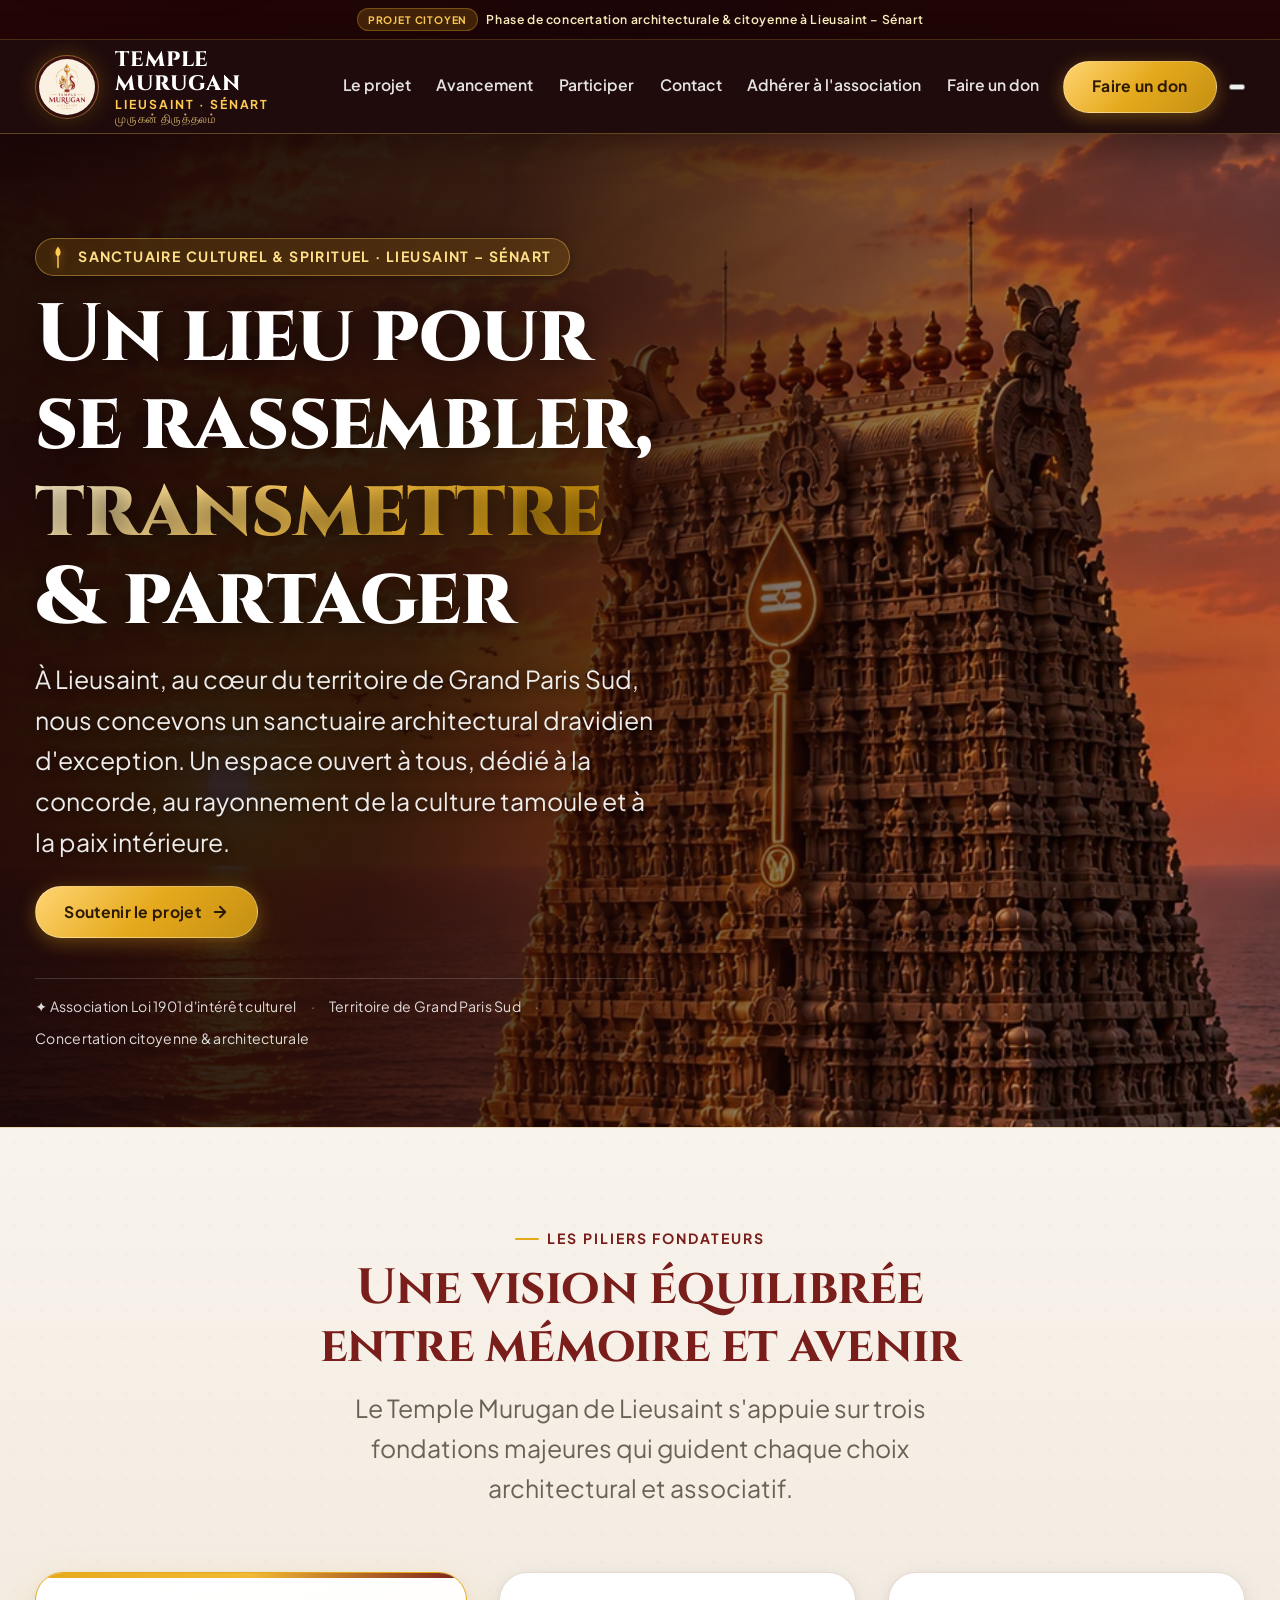
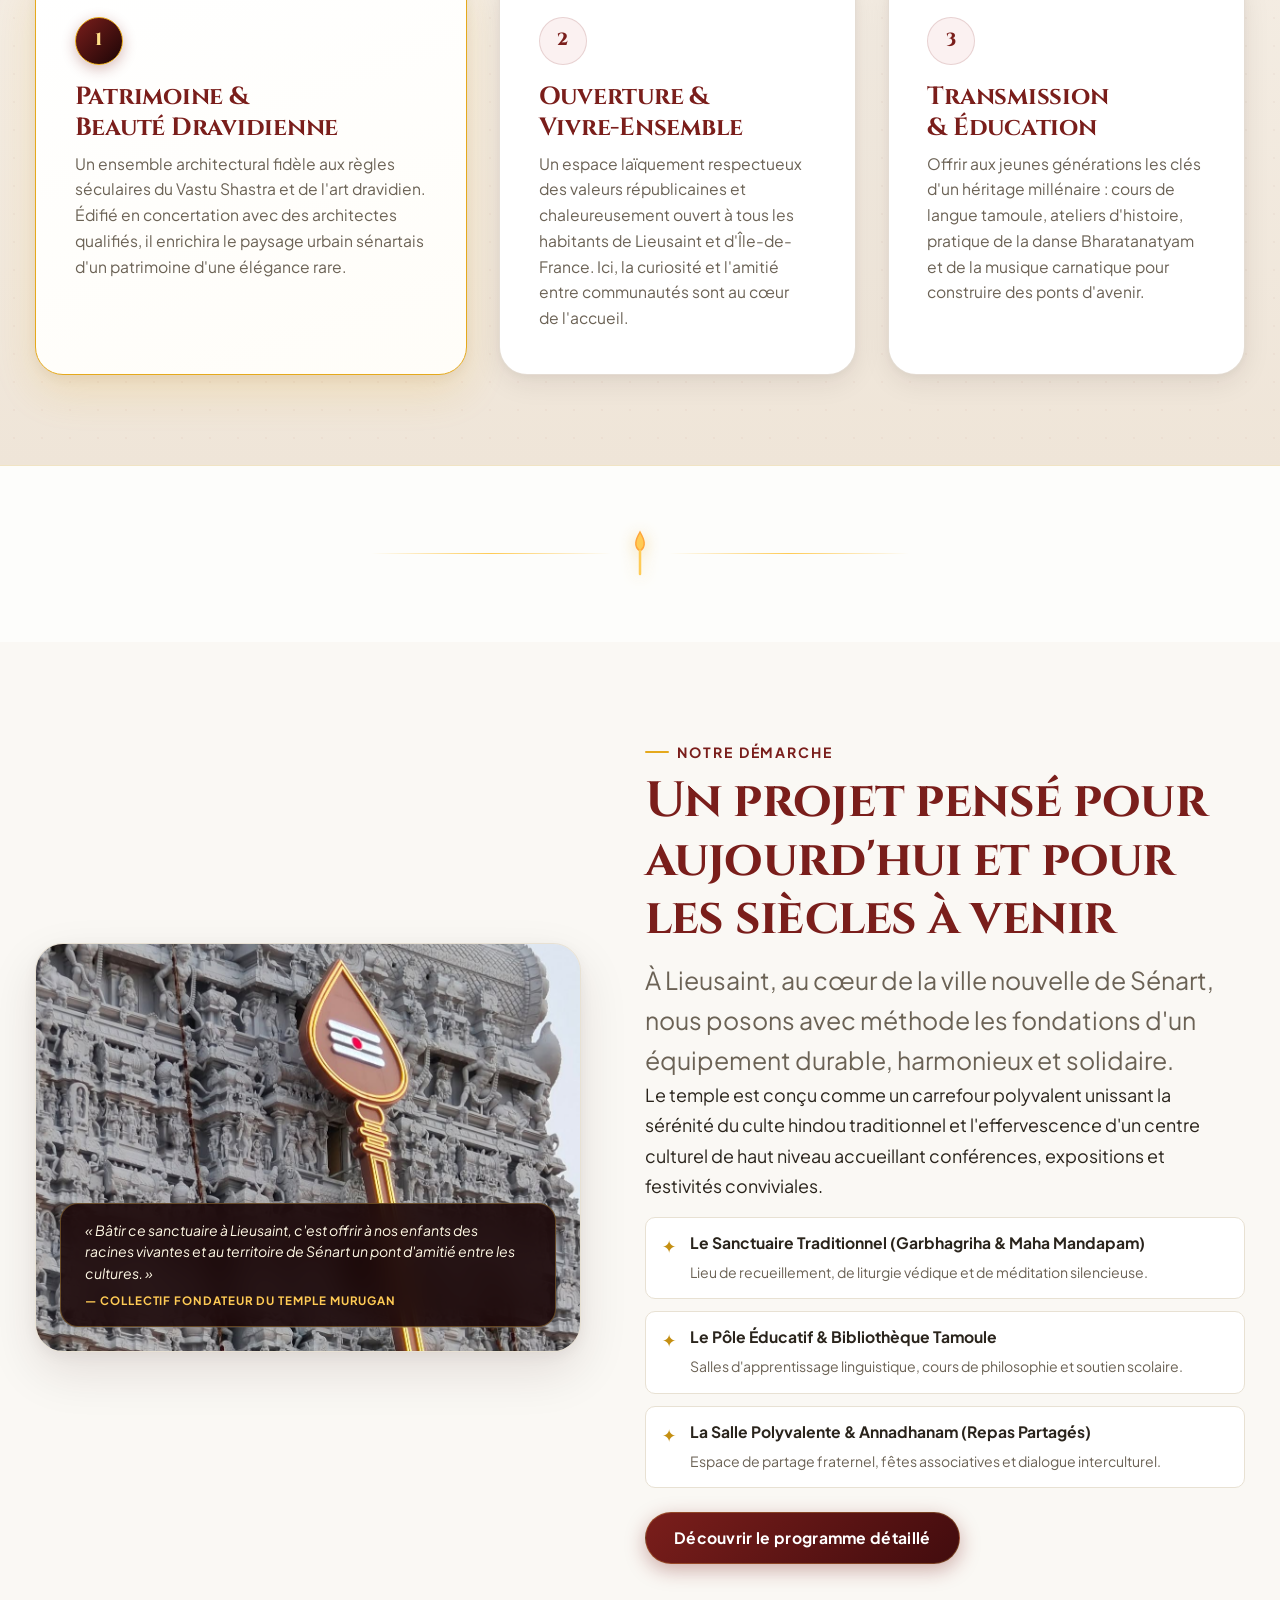
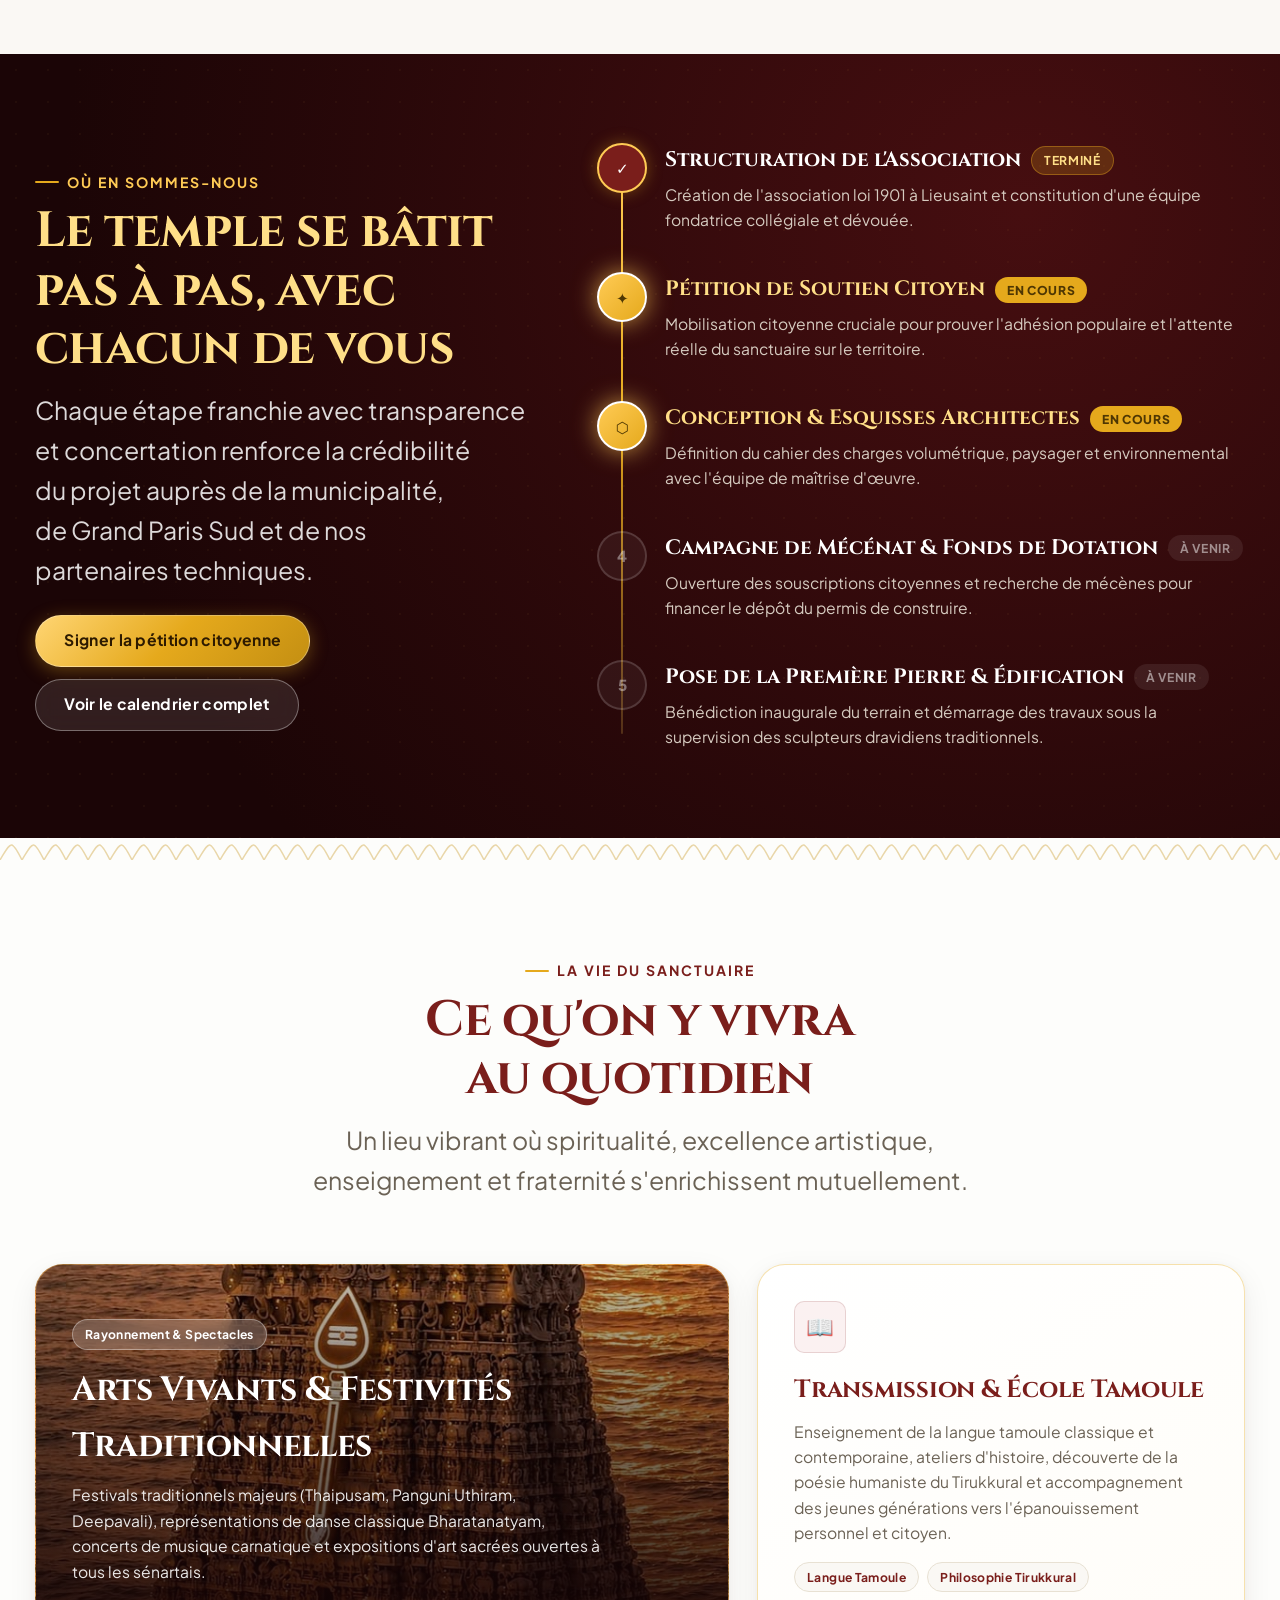
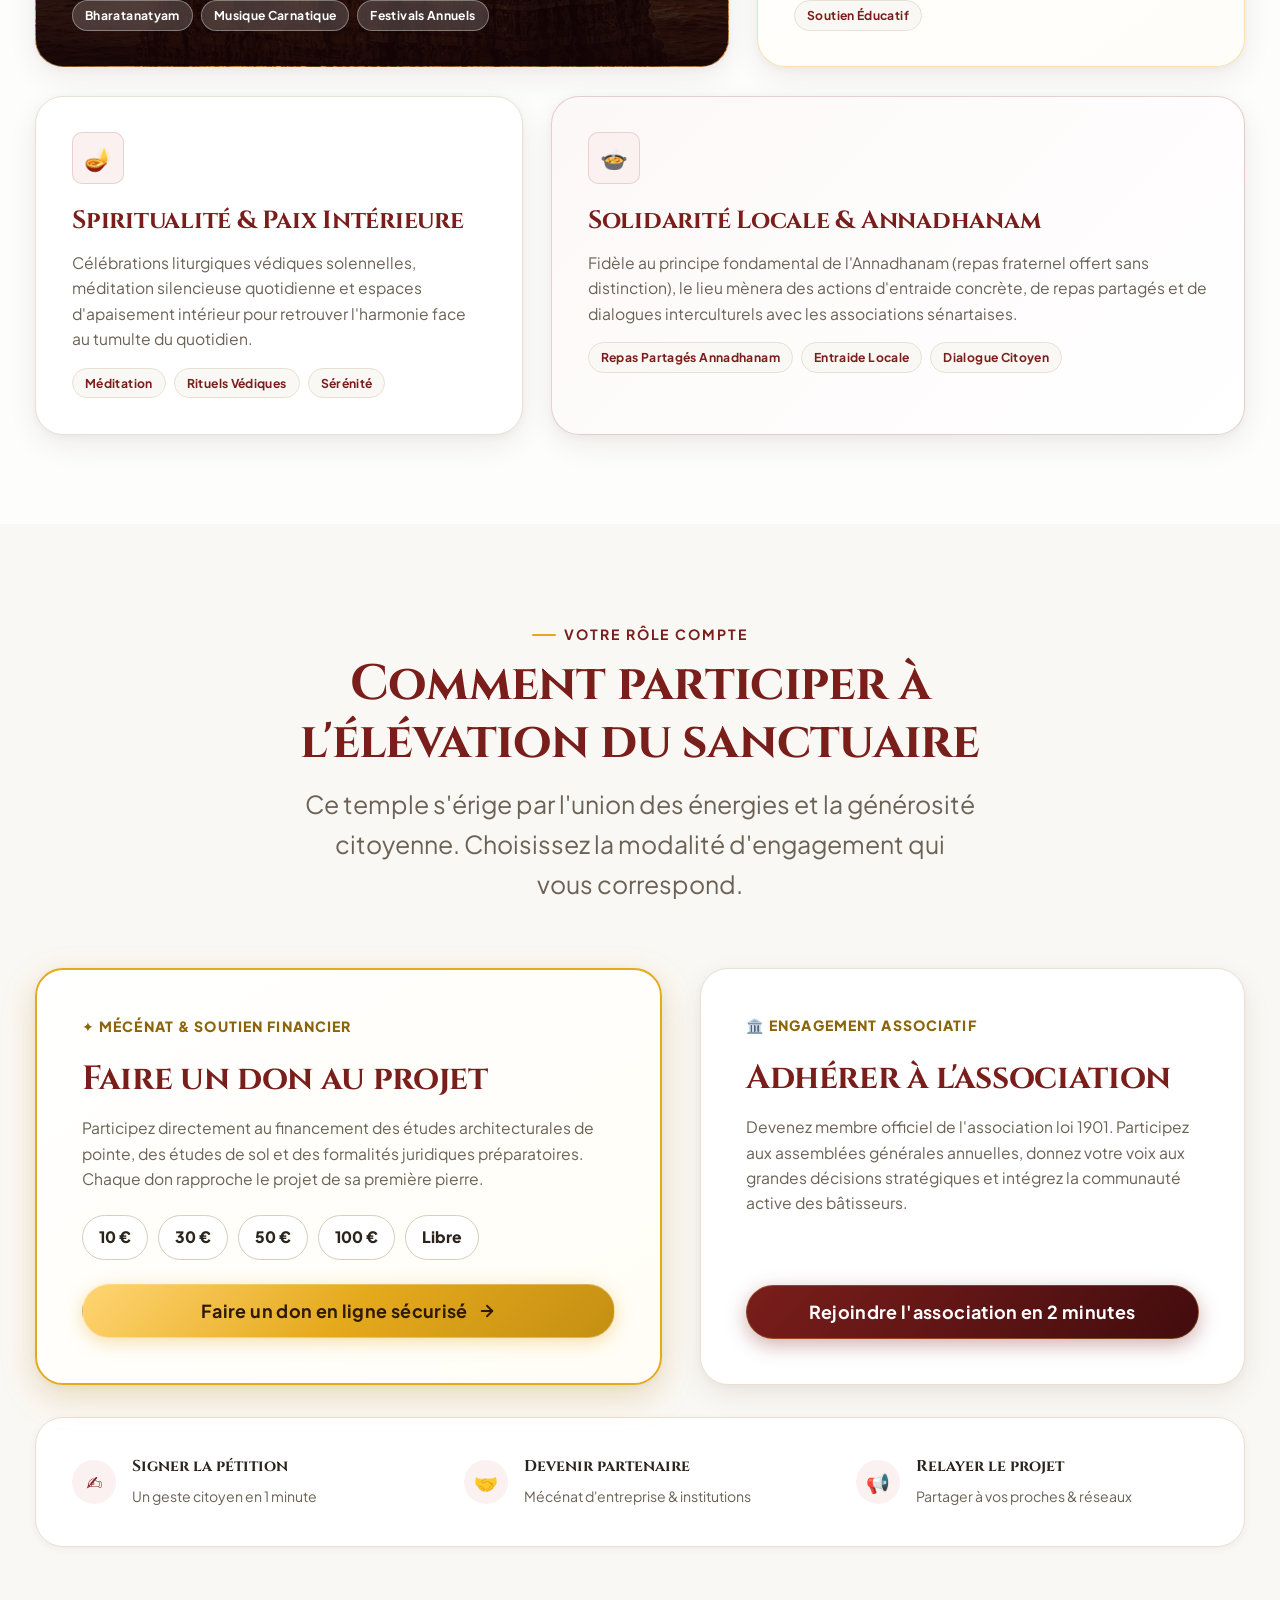
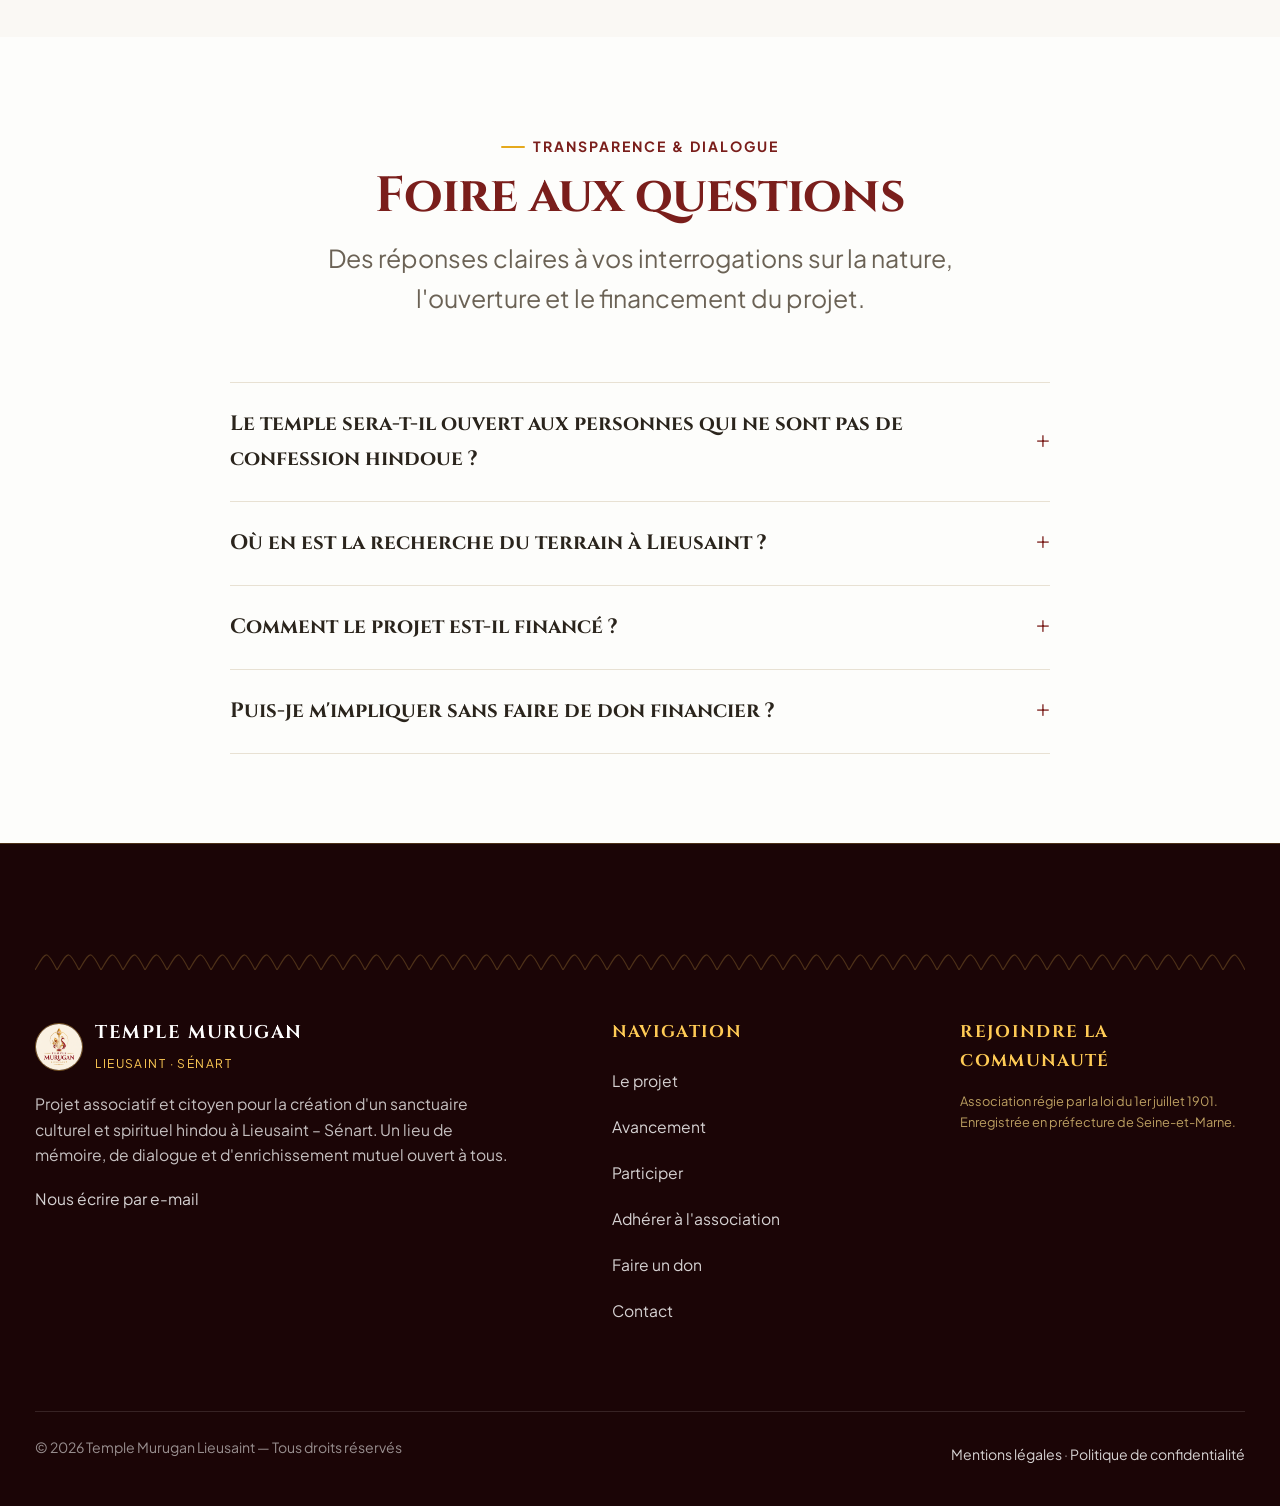
==== commit 370d30f1: "Refonte visuelle : logo dore, favicon Temple Lieusaint, amelioration des piliers, refonte avancement" ====
--- a/index.html
+++ b/index.html
@@ -2,58 +2,88 @@
 <html lang="fr">
 <head>
 <meta charset="utf-8">
-<meta name="viewport" content="width=device-width, initial-scale=1">
-<title>Temple Murugan Lieusaint : un lieu pour se rassembler, transmettre et partager</title>
-<meta name="description" content="Projet de création d'un lieu culturel et spirituel hindou à Lieusaint – Sénart : découvrez le projet, suivez son avancement et participez.">
-<meta property="og:title" content="Temple Murugan Lieusaint : un lieu pour se rassembler, transmettre et partager">
-<meta property="og:description" content="Projet de création d'un lieu culturel et spirituel hindou à Lieusaint – Sénart : découvrez le projet, suivez son avancement et participez.">
+<meta name="viewport" content="width=device-width, initial-scale=1, viewport-fit=cover">
+<title>Temple Lieusaint</title>
+<meta name="description" content="Projet de création d'un sanctuaire culturel et spirituel hindou à Lieusaint – Sénart. Découvrez la vision, suivez l'avancement et participez au projet.">
+<meta property="og:title" content="Temple Lieusaint">
+<meta property="og:description" content="Projet de création d'un sanctuaire culturel et spirituel hindou à Lieusaint – Sénart. Découvrez la vision, suivez l'avancement et participez au projet.">
 <meta property="og:type" content="website">
 <meta property="og:locale" content="fr_FR">
-<meta name="theme-color" content="#7a1e1b">
-<!-- Favicon gopuram géométrique -->
-<link rel="icon" href="data:image/svg+xml,%3Csvg xmlns='http://www.w3.org/2000/svg' viewBox='0 0 100 100'%3E%3Crect width='100' height='100' rx='18' fill='%237a1e1b'/%3E%3Cpath d='M50 14 62 34H38ZM32 38h36l6 16H26ZM24 58h52l8 26H16Z' fill='%23FFCB55'/%3E%3C/svg%3E">
-<!-- Polices Google — Cinzel (titres majestueux) + Plus Jakarta Sans (corps & UI) -->
+<meta name="theme-color" content="#240708">
+<!-- Favicon Logo Temple Lieusaint -->
+<link rel="icon" type="image/png" href="assets/img/logo-dore-murugan.png">
+<link rel="apple-touch-icon" href="assets/img/logo-dore-murugan.png">
+<!-- Polices Google : Cinzel (royauté & tradition) + Plus Jakarta Sans (clarté contemporaine) -->
 <link rel="preconnect" href="https://fonts.googleapis.com">
 <link rel="preconnect" href="https://fonts.gstatic.com" crossorigin>
 <link href="https://fonts.googleapis.com/css2?family=Cinzel:wght@500;600;700;800;900&family=Plus+Jakarta+Sans:ital,wght@0,400;0,500;0,600;0,700;0,800;1,400&display=swap" rel="stylesheet">
 <link rel="stylesheet" href="css/style.css">
+<!-- Données structurées Schema.org pour le référencement naturel -->
+<script type="application/ld+json">
+{
+  "@context": "https://schema.org",
+  "@type": "NGO",
+  "name": "Temple Murugan Lieusaint",
+  "alternateName": "Sanctuaire Culturel et Spirituel Hindou de Sénart",
+  "url": "https://tharsananarul.github.io/temple-murugan-lieusaint/",
+  "logo": "assets/img/logo-dore-murugan.png",
+  "description": "Projet associatif et citoyen de construction d'un lieu culturel et cultuel hindou à Lieusaint (Grand Paris Sud).",
+  "address": {
+    "@type": "PostalAddress",
+    "addressLocality": "Lieusaint",
+    "postalCode": "77127",
+    "addressRegion": "Île-de-France",
+    "addressCountry": "FR"
+  }
+}
+</script>
 </head>
 <body>
 
-<!-- Lien d'évitement (accessibilité) -->
-<a class="skip" href="#contenu">Aller au contenu</a>
-
-<!-- Bandeau annonce -->
-<div class="note" role="banner">Site en préparation : le projet est actuellement en phase de conception avec les architectes.</div>
+<!-- Lien d'évitement clavier pour l'accessibilité WCAG AAA -->
+<a class="skip" href="#contenu">Aller au contenu principal</a>
 
 <!-- ============================================================
-     EN-TÊTE DU SITE
+     BANDEAU D'ANNONCE INSTITUTIONNELLE
+     ============================================================ -->
+<div class="note" role="banner">
+  <span class="note-badge">Projet Citoyen</span>
+  <span>Phase de concertation architecturale & citoyenne à Lieusaint – Sénart</span>
+</div>
+
+<!-- ============================================================
+     EN-TÊTE DU SITE & LOGO PRESTIGE
      ============================================================ -->
 <header class="site" id="header">
   <div class="wrap bar">
-    <a class="brand" href="index.html" aria-label="Temple Murugan Lieusaint — accueil">
-      <img class="brand-logo" src="assets/img/logo-murugan.png" alt="" width="42" height="42" loading="eager" aria-hidden="true">
+    <!-- Logo agrandi et mis en valeur avec halo doré -->
+    <a class="brand" href="index.html" aria-label="Temple Murugan Lieusaint — Retour à l'accueil">
+      <div class="brand-logo-frame">
+        <img class="brand-logo" src="assets/img/logo-dore-murugan.png" alt="Emblème royal du Temple Murugan Lieusaint" width="66" height="66" loading="eager" fetchpriority="high">
+      </div>
       <div class="brand-text">
         <b>Temple Murugan</b>
         <span>Lieusaint · Sénart</span>
+        <small class="brand-tamil" aria-hidden="true">முருகன் திருத்தலம்</small>
       </div>
     </a>
 
+    <!-- Menu de navigation principal -->
     <nav class="main" id="menu" aria-label="Menu principal">
-      <a href="projet.html">Le projet</a>
-      <a href="avancement.html">Avancement</a>
-      <a href="participer.html">Participer</a>
-      <a href="contact.html">Contact</a>
-      <!-- Liens mobiles supplémentaires -->
-      <a class="m-only" href="adhesion.html">Adhérer à l'association</a>
-      <a class="m-only" href="don.html">Faire un don</a>
+      <a href="projet.html" data-i18n="nav_projet">Le projet</a>
+      <a href="avancement.html" data-i18n="nav_avanc">Avancement</a>
+      <a href="participer.html" data-i18n="nav_part">Participer</a>
+      <a href="contact.html" data-i18n="nav_contact">Contact</a>
+      <!-- Liens mobiles dédiés -->
+      <a class="m-only" href="adhesion.html" data-i18n="btn_join">Adhérer à l'association</a>
+      <a class="m-only" href="don.html" data-i18n="btn_donate">Faire un don</a>
     </nav>
 
+    <!-- Bouton d'action principal -->
     <div class="actions">
-      <a class="btn btn-ghost" href="adhesion.html">Adhérer</a>
-      <a class="btn btn-or" href="don.html">Faire un don</a>
-      <!-- Burger mobile tactile -->
-      <button class="burger" id="burger" type="button" aria-expanded="false" aria-controls="menu" aria-label="Ouvrir le menu">
+      <a class="btn btn-gold btn-shine" href="don.html" data-i18n="btn_donate">Faire un don</a>
+      <!-- Bouton Burger mobile tactile -->
+      <button class="burger" id="burger" type="button" aria-expanded="false" aria-controls="menu" aria-label="Ouvrir le menu de navigation">
         <span class="burger-line" aria-hidden="true"></span>
         <span class="burger-line" aria-hidden="true"></span>
         <span class="burger-line" aria-hidden="true"></span>
@@ -67,18 +97,16 @@
      ============================================================ -->
 <main id="contenu">
 
-  <!-- ── HERO IMMERSIF AVEC NOUVELLE COMPOSITION RESPONSIVE ── -->
-  <section class="hero-immersive" aria-label="Présentation du projet Temple Murugan Lieusaint">
-    <!-- Double source d'image adaptée : portrait mobile / panorama desktop -->
+  <!-- ── 1. HERO IMMERSIF CINÉMATIQUE (COUCHER DE SOLEIL, VEL, GOPURAM & PAON) ── -->
+  <section class="hero-immersive" aria-label="Présentation générale du projet Temple Murugan Lieusaint">
+    <!-- Double source responsive : portrait mobile dédié / panorama horizontal desktop -->
     <picture class="hero-picture">
-      <!-- Écrans mobiles et tablettes portrait (<= 860px) : cadrage vertical -->
       <source media="(max-width: 860px)" srcset="assets/img/hero-temple-mobile.webp" type="image/webp">
       <source media="(max-width: 860px)" srcset="assets/img/hero-temple-mobile.png" type="image/png">
-      <!-- Écrans desktop, laptops et écrans larges (> 860px) : panorama horizontal avec Gopuram, Vel et Paon -->
       <source media="(min-width: 861px)" srcset="assets/img/hero-temple-desktop.webp" type="image/webp">
       <img
         src="assets/img/hero-temple-desktop.png"
-        alt="Illustration du projet de temple Murugan au coucher du soleil à Lieusaint, avec son gopuram dravidien monumental, le Vel doré et le paon Mayil"
+        alt="Élévation architecturale du Temple Murugan au coucher du soleil à Lieusaint, son gopuram dravidien monumental, le Vel doré et le paon sacré Mayil"
         class="hero-bg-img"
         fetchpriority="high"
         loading="eager"
@@ -87,169 +115,228 @@
       >
     </picture>
 
-    <!-- Voile subtil garantissant une lisibilité 100% WCAG AAA sans masquer l'image -->
+    <!-- Voile lumineux subtil protégeant le texte tout en sublimant le coucher de soleil -->
     <div class="hero-scrim" aria-hidden="true"></div>
 
     <div class="wrap hero-wrap">
       <div class="hero-content">
-        <!-- Badge institutionnel & culturel avec symbole du Vel -->
+        <!-- Badge institutionnel & spirituel avec symbole sacré du Vel -->
         <div class="hero-badge">
           <svg viewBox="0 0 16 32" fill="none" xmlns="http://www.w3.org/2000/svg" aria-hidden="true">
-            <path d="M8 2 C5 7 3 12 8 16 C13 12 11 7 8 2 Z" fill="#FFCB55"/>
-            <line x1="8" y1="16" x2="8" y2="30" stroke="#FFCB55" stroke-width="1.8" stroke-linecap="round"/>
+            <path d="M8 2 C4.5 7 2.5 12 8 16 C13.5 12 11.5 7 8 2 Z" fill="#FFCB55"/>
+            <line x1="8" y1="16" x2="8" y2="30" stroke="#FFCB55" stroke-width="2" stroke-linecap="round"/>
           </svg>
-          <span>Projet culturel & spirituel · Lieusaint – Sénart</span>
+          <span>Sanctuaire Culturel & Spirituel · Lieusaint – Sénart</span>
         </div>
 
         <h1 class="hero-title">
-          Un lieu pour<br>
-          <span class="gold-gradient">se rassembler,</span><br>
-          transmettre & partager
+          Un lieu pour se rassembler,<br>
+          <span class="gold-gradient">transmettre</span><br>
+          & partager
         </h1>
 
         <p class="hero-desc">
-          À Lieusaint – Sénart, nous préparons la création d'un lieu culturel et spirituel hindou dédié à Murugan. Un ensemble architectural ouvert à tous, pensé pour la transmission de la culture tamoule et le vivre-ensemble.
+          À Lieusaint, au cœur du territoire de Grand Paris Sud, nous concevons un sanctuaire architectural dravidien d'exception. Un espace ouvert à tous, dédié à la concorde, au rayonnement de la culture tamoule et à la paix intérieure.
         </p>
 
+        <!-- Action principale directe et épurée -->
         <div class="hero-actions">
-          <a class="btn btn-or" href="don.html">Soutenir le projet</a>
-          <a class="btn btn-glass" href="projet.html">Découvrir le projet</a>
-        </div>
-
-        <!-- Badges d'information et de transparence -->
-        <div class="hero-meta">
-          <div class="meta-item">
-            <span class="meta-dot" aria-hidden="true"></span>
-            <span>Phase de conception architecturale</span>
-          </div>
-          <div class="meta-item">
-            <span class="meta-dot" aria-hidden="true"></span>
-            <span>Association loi 1901 ouverte à tous</span>
-          </div>
-          <div class="meta-item">
-            <span class="meta-dot" aria-hidden="true"></span>
-            <span>Territoire de Grand Paris Sud</span>
-          </div>
-        </div>
-      </div>
-    </div>
-  </section>
-
-  <!-- ── LES 3 PILIERS DU PROJET ────────────────────────────── -->
-  <div class="pillars" aria-label="Les trois piliers fondamentaux du projet">
-    <div class="pillar">
-      <div class="pillar-num" aria-hidden="true">1</div>
-      <h2>Un projet culturel</h2>
-      <p>Un ensemble architectural unique et chaleureux, symbole de richesse patrimoniale et de rayonnement pour le territoire.</p>
-    </div>
-    <div class="pillar">
-      <div class="pillar-num" aria-hidden="true">2</div>
-      <h2>Un espace ouvert à tous</h2>
-      <p>Un lieu de rencontre, d'échange et de solidarité, dans le respect mutuel et l'inclusion de toutes les sensibilités.</p>
-    </div>
-    <div class="pillar">
-      <div class="pillar-num" aria-hidden="true">3</div>
-      <h2>Transmission aux générations</h2>
-      <p>Des ateliers éducatifs, artistiques et linguistiques pour préserver et transmettre un héritage millénaire.</p>
-    </div>
-  </div>
-
-  <!-- ── INTRODUCTION & VISION ──────────────────────────────── -->
-  <section class="block" aria-labelledby="intro-h">
-    <div class="wrap two">
-      <!-- Colonne Visuel d'ambiance -->
-      <div>
-        <figure class="img-slot" style="aspect-ratio: 4/3; border-radius: var(--radius-lg); overflow: hidden; box-shadow: var(--shadow-lg);">
-          <img src="assets/img/murugan-temple-demarche.jpg" alt="Temple de Murugan — inspiration pour le projet culturel de Lieusaint" loading="lazy" width="800" height="600" style="width:100%; height:100%; object-fit:cover;">
-        </figure>
-      </div>
-
-      <!-- Colonne texte & démarche -->
-      <div class="stack">
-        <p class="eyebrow">Notre démarche</p>
-        <h2 class="title" id="intro-h">Un projet pour aujourd'hui et pour les générations futures</h2>
-        <p class="lead">À Lieusaint, au cœur de la ville nouvelle de Sénart, nous posons les bases d'un espace vivant, harmonieux et pérenne.</p>
-        <p class="muted">Le temple est pensé pour être à la fois un lieu de culte dravidien authentique et un centre culturel accueillant des conférences, des cours de langue, de danse, de musique carnatique et des fêtes conviviales ouvertes aux habitants.</p>
-        <p class="muted">Actuellement en phase de conception et d'échanges avec des architectes qualifiés, notre collectif partage chaque étape avec transparence et rigueur.</p>
-        <p style="padding-top: var(--s-2);"><a class="btn btn-rouge" href="projet.html">En savoir plus sur le projet</a></p>
-      </div>
-    </div>
-  </section>
-
-  <!-- Séparateur ornemental Vel -->
+          <a class="btn btn-gold btn-shine" href="don.html">
+            <span>Soutenir le projet</span>
+            <svg width="18" height="18" viewBox="0 0 24 24" fill="none" stroke="currentColor" stroke-width="2.5" stroke-linecap="round" stroke-linejoin="round" aria-hidden="true"><path d="M5 12h14"/><path d="m12 5 7 7-7 7"/></svg>
+          </a>
+        </div>
+
+        <!-- Repères institutionnels discrets et professionnels -->
+        <div class="hero-trust-bar" aria-label="Informations institutionnelles">
+          <span class="trust-item">✦ Association Loi 1901 d'intérêt culturel</span>
+          <span class="trust-sep" aria-hidden="true">·</span>
+          <span class="trust-item">Territoire de Grand Paris Sud</span>
+          <span class="trust-sep" aria-hidden="true">·</span>
+          <span class="trust-item">Concertation citoyenne & architecturale</span>
+        </div>
+      </div>
+    </div>
+  </section>
+
+  <!-- ── 2. SECTION FONDATIONS (CADRE CHAUD & CONTRASTÉ) ── -->
+  <section class="block section-foundations" aria-labelledby="fondations-h">
+    <div class="wrap">
+      <div class="section-head">
+        <p class="eyebrow">Les Piliers Fondateurs</p>
+        <h2 class="title" id="fondations-h">Une vision équilibrée entre mémoire et avenir</h2>
+        <p class="lead">Le Temple Murugan de Lieusaint s'appuie sur trois fondations majeures qui guident chaque choix architectural et associatif.</p>
+      </div>
+
+      <!-- Triptyque asymétrique avec contraste chaleureux et animations -->
+      <div class="triptych-grid">
+        <!-- Pilier 1 : Rayonnement et patrimoine architectural -->
+        <div class="triptych-card highlight">
+          <div class="triptych-badge" aria-hidden="true">1</div>
+          <h3>Patrimoine & Beauté Dravidienne</h3>
+          <p>Un ensemble architectural fidèle aux règles séculaires du Vastu Shastra et de l'art dravidien. Édifié en concertation avec des architectes qualifiés, il enrichira le paysage urbain sénartais d'un patrimoine d'une élégance rare.</p>
+        </div>
+
+        <!-- Pilier 2 : Fraternité et ouverture à la cité -->
+        <div class="triptych-card">
+          <div class="triptych-badge" aria-hidden="true">2</div>
+          <h3>Ouverture & Vivre-Ensemble</h3>
+          <p>Un espace laïquement respectueux des valeurs républicaines et chaleureusement ouvert à tous les habitants de Lieusaint et d'Île-de-France. Ici, la curiosité et l'amitié entre communautés sont au cœur de l'accueil.</p>
+        </div>
+
+        <!-- Pilier 3 : Transmission aux nouvelles générations -->
+        <div class="triptych-card">
+          <div class="triptych-badge" aria-hidden="true">3</div>
+          <h3>Transmission & Éducation</h3>
+          <p>Offrir aux jeunes générations les clés d'un héritage millénaire : cours de langue tamoule, ateliers d'histoire, pratique de la danse Bharatanatyam et de la musique carnatique pour construire des ponts d'avenir.</p>
+        </div>
+      </div>
+    </div>
+  </section>
+
+  <!-- Séparateur ornemental Vel doré -->
   <div class="vel-divider" aria-hidden="true">
     <span class="vel-divider-line"></span>
     <span class="vel-icon">
       <svg viewBox="0 0 24 48" fill="none" xmlns="http://www.w3.org/2000/svg">
-        <path d="M12 2 C8 9 5 16 12 21 C19 16 16 9 12 2 Z" fill="#FFCB55" stroke="#FFA53A"/>
-        <line x1="12" y1="21" x2="12" y2="44" stroke="#FFCB55" stroke-width="2" stroke-linecap="round"/>
+        <path d="M12 2 C8 9 5 16 12 21 C19 16 16 9 12 2 Z" fill="#FFCB55" stroke="#FFA53A" stroke-width="1.5"/>
+        <line x1="12" y1="21" x2="12" y2="44" stroke="#FFCB55" stroke-width="2.5" stroke-linecap="round"/>
       </svg>
     </span>
     <span class="vel-divider-line"></span>
   </div>
 
-  <!-- ── AVANCEMENT DU PROJET ───────────────────────────────── -->
-  <section class="block raised" aria-labelledby="st-h">
-    <div class="wrap two balanced">
-      <!-- Colonne gauche : Contexte -->
+  <!-- ── 3. SECTION SABLE / PIERRE : SHOWCASE ÉDITORIAL & DÉMARCHE ── -->
+  <section class="block section-ivory" aria-labelledby="demarche-h">
+    <div class="wrap two">
+      <!-- Colonne Visuel avec Citation intégrée -->
+      <div>
+        <figure class="editorial-frame">
+          <img src="assets/img/murugan-temple-demarche.jpg" alt="Inspiration architecturale pour le temple de Murugan à Lieusaint" loading="lazy" width="800" height="600">
+          <div class="editorial-quote">
+            <p>« Bâtir ce sanctuaire à Lieusaint, c'est offrir à nos enfants des racines vivantes et au territoire de Sénart un pont d'amitié entre les cultures. »</p>
+            <cite>— Collectif fondateur du Temple Murugan</cite>
+          </div>
+        </figure>
+      </div>
+
+      <!-- Colonne Contenu & Espaces prévus -->
+      <div class="stack">
+        <p class="eyebrow">Notre Démarche</p>
+        <h2 class="title" id="demarche-h">Un projet pensé pour aujourd'hui et pour les siècles à venir</h2>
+        <p class="lead">À Lieusaint, au cœur de la ville nouvelle de Sénart, nous posons avec méthode les fondations d'un équipement durable, harmonieux et solidaire.</p>
+        <p class="muted">Le temple est conçu comme un carrefour polyvalent unissant la sérénité du culte hindou traditionnel et l'effervescence d'un centre culturel de haut niveau accueillant conférences, expositions et festivités conviviales.</p>
+
+        <!-- Liste architecturale des espaces -->
+        <div class="spaces-list" aria-label="Espaces prévus dans le projet">
+          <div class="space-item">
+            <span class="space-icon" aria-hidden="true">✦</span>
+            <div class="space-text">
+              <strong>Le Sanctuaire Traditionnel (Garbhagriha & Maha Mandapam)</strong>
+              <span>Lieu de recueillement, de liturgie védique et de méditation silencieuse.</span>
+            </div>
+          </div>
+          <div class="space-item">
+            <span class="space-icon" aria-hidden="true">✦</span>
+            <div class="space-text">
+              <strong>Le Pôle Éducatif & Bibliothèque Tamoule</strong>
+              <span>Salles d'apprentissage linguistique, cours de philosophie et soutien scolaire.</span>
+            </div>
+          </div>
+          <div class="space-item">
+            <span class="space-icon" aria-hidden="true">✦</span>
+            <div class="space-text">
+              <strong>La Salle Polyvalente & Annadhanam (Repas Partagés)</strong>
+              <span>Espace de partage fraternel, fêtes associatives et dialogue interculturel.</span>
+            </div>
+          </div>
+        </div>
+
+        <div style="padding-top: var(--s-2);">
+          <a class="btn btn-rouge" href="projet.html">Découvrir le programme détaillé</a>
+        </div>
+      </div>
+    </div>
+  </section>
+
+  <!-- ── 4. SECTION SOMBRE (BORDEAUX SACRÉ & OR ÉTOILÉ) : ROADMAP & JALONS ── -->
+  <section class="block section-dark" aria-labelledby="roadmap-h">
+    <div class="wrap roadmap-container">
+      <!-- Colonne gauche : Contexte & Appel à mobilisation -->
       <div>
         <p class="eyebrow">Où en sommes-nous</p>
-        <h2 class="title" id="st-h">Le projet se construit pas à pas, avec vous</h2>
-        <p class="muted" style="max-width: 44ch; margin-block-end: var(--s-5);">Chaque palier franchi renforce la viabilité du projet auprès des institutions et de nos partenaires territoriaux.</p>
-        <a class="btn btn-rouge" href="avancement.html">Voir l'avancement détaillé</a>
-      </div>
-
-      <!-- Colonne droite : Timeline -->
-      <div>
-        <ol class="timeline" aria-label="Étapes d'avancement du projet">
-          <li class="timeline-item done">
-            <div class="timeline-dot" aria-hidden="true">✓</div>
-            <div class="timeline-content">
-              <div class="timeline-header">
-                <span class="timeline-label">Naissance du projet</span>
-                <span class="pill">Terminé</span>
+        <h2 class="title" id="roadmap-h">Le temple se bâtit pas à pas, avec chacun de vous</h2>
+        <p class="lead" style="color: rgba(255, 255, 255, 0.85); margin-block-end: var(--s-5);">
+          Chaque étape franchie avec transparence et concertation renforce la crédibilité du projet auprès de la municipalité, de Grand Paris Sud et de nos partenaires techniques.
+        </p>
+        <div style="display:flex; flex-direction:column; gap: var(--s-3); align-items:flex-start;">
+          <a class="btn btn-gold btn-shine" href="participer.html#petition" data-cfg="petitionUrl">
+            <span>Signer la pétition citoyenne</span>
+          </a>
+          <a class="btn btn-glass" href="avancement.html">Voir le calendrier complet</a>
+        </div>
+      </div>
+
+      <!-- Colonne droite : Parcours des Jalons Interactifs -->
+      <div>
+        <ol class="roadmap-stream" aria-label="Étapes d'avancement du projet">
+          <!-- Étape 1 : Terminée -->
+          <li class="roadmap-item done">
+            <div class="roadmap-dot" aria-hidden="true">✓</div>
+            <div class="roadmap-content">
+              <div class="roadmap-header">
+                <span class="roadmap-title">Structuration de l'Association</span>
+                <span class="roadmap-tag tag-done">Terminé</span>
               </div>
-              <p class="timeline-desc">Constitution de l'équipe fondatrice et structuration de l'association à Lieusaint – Sénart.</p>
+              <p class="roadmap-desc">Création de l'association loi 1901 à Lieusaint et constitution d'une équipe fondatrice collégiale et dévouée.</p>
             </div>
           </li>
-          <li class="timeline-item now">
-            <div class="timeline-dot" aria-hidden="true">✦</div>
-            <div class="timeline-content">
-              <div class="timeline-header">
-                <span class="timeline-label">Pétition de soutien citoyen</span>
-                <span class="pill">En cours</span>
+
+          <!-- Étape 2 : En cours (Pétition) -->
+          <li class="roadmap-item active">
+            <div class="roadmap-dot" aria-hidden="true">✦</div>
+            <div class="roadmap-content">
+              <div class="roadmap-header">
+                <span class="roadmap-title">Pétition de Soutien Citoyen</span>
+                <span class="roadmap-tag tag-active">En cours</span>
               </div>
-              <p class="timeline-desc">Chaque signature témoigne de l'attente et du besoin réel d'un tel équipement culturel sur le territoire.</p>
+              <p class="roadmap-desc">Mobilisation citoyenne cruciale pour prouver l'adhésion populaire et l'attente réelle du sanctuaire sur le territoire.</p>
             </div>
           </li>
-          <li class="timeline-item now">
-            <div class="timeline-dot" aria-hidden="true">⬡</div>
-            <div class="timeline-content">
-              <div class="timeline-header">
-                <span class="timeline-label">Conception architecturale</span>
-                <span class="pill">En cours</span>
+
+          <!-- Étape 3 : En cours (Architecture) -->
+          <li class="roadmap-item active">
+            <div class="roadmap-dot" aria-hidden="true">⬡</div>
+            <div class="roadmap-content">
+              <div class="roadmap-header">
+                <span class="roadmap-title">Conception & Esquisses Architectes</span>
+                <span class="roadmap-tag tag-active">En cours</span>
               </div>
-              <p class="timeline-desc">Élaboration des premières esquisses, volumétries et intégration paysagère avec l'équipe d'architectes.</p>
+              <p class="roadmap-desc">Définition du cahier des charges volumétrique, paysager et environnemental avec l'équipe de maîtrise d'œuvre.</p>
             </div>
           </li>
-          <li class="timeline-item soon">
-            <div class="timeline-dot" aria-hidden="true">4</div>
-            <div class="timeline-content">
-              <div class="timeline-header">
-                <span class="timeline-label">Financement & Partenariats</span>
-                <span class="pill">À venir</span>
+
+          <!-- Étape 4 : À venir -->
+          <li class="roadmap-item upcoming">
+            <div class="roadmap-dot" aria-hidden="true">4</div>
+            <div class="roadmap-content">
+              <div class="roadmap-header">
+                <span class="roadmap-title">Campagne de Mécénat & Fonds de Dotation</span>
+                <span class="roadmap-tag tag-soon">À venir</span>
               </div>
-              <p class="timeline-desc">Campagnes de dons, mécénat et partenariats associatifs et institutionnels.</p>
+              <p class="roadmap-desc">Ouverture des souscriptions citoyennes et recherche de mécènes pour financer le dépôt du permis de construire.</p>
             </div>
           </li>
-          <li class="timeline-item soon">
-            <div class="timeline-dot" aria-hidden="true">5</div>
-            <div class="timeline-content">
-              <div class="timeline-header">
-                <span class="timeline-label">Construction & Pose de la première pierre</span>
-                <span class="pill">À venir</span>
+
+          <!-- Étape 5 : À venir -->
+          <li class="roadmap-item upcoming">
+            <div class="roadmap-dot" aria-hidden="true">5</div>
+            <div class="roadmap-content">
+              <div class="roadmap-header">
+                <span class="roadmap-title">Pose de la Première Pierre & Édification</span>
+                <span class="roadmap-tag tag-soon">À venir</span>
               </div>
-              <p class="timeline-desc">Lancement des travaux et suivi régulier du chantier.</p>
+              <p class="roadmap-desc">Bénédiction inaugurale du terrain et démarrage des travaux sous la supervision des sculpteurs dravidiens traditionnels.</p>
             </div>
           </li>
         </ol>
@@ -257,159 +344,176 @@
     </div>
   </section>
 
-  <!-- ── CE QU'ON Y FERA (AVEC ICÔNES VECTORIELLES PROFESSIONNELLES) ── -->
-  <section class="block" aria-labelledby="act-h">
+  <!-- Frise Kudu d'harmonie -->
+  <div class="kudu" aria-hidden="true"></div>
+
+  <!-- ── 5. SECTION LUMINEUSE (BLANC SOIE) : BENTO CULTUREL ASYMÉTRIQUE ── -->
+  <section class="block section-light" aria-labelledby="activites-h">
     <div class="wrap">
-      <div style="text-align: center; max-width: 640px; margin-inline: auto; margin-block-end: var(--s-6);">
-        <p class="eyebrow" style="justify-content: center;">Le lieu de demain</p>
-        <h2 class="title" id="act-h">Ce qu'on y fera</h2>
-        <p class="muted">Un espace pluriel où spiritualité, art, tradition et citoyenneté dialoguent au quotidien.</p>
-      </div>
-
-      <div class="acts-grid">
-        <!-- 1. Culture & Arts -->
-        <div class="act-card">
-          <div class="act-icon" aria-hidden="true">
-            <svg viewBox="0 0 24 24">
-              <path d="M12 21a9 9 0 1 0 0-18 9 9 0 0 0 0 18z"/>
-              <path d="M3.6 9h16.8"/>
-              <path d="M3.6 15h16.8"/>
-              <path d="M11.5 3a17 17 0 0 0 0 18"/>
-              <path d="M12.5 3a17 17 0 0 1 0 18"/>
-            </svg>
-          </div>
-          <h3>Événements & Rayonnement culturel</h3>
-          <p>Expositions artistiques, festivals traditionnels, concerts de musique carnatique et danses classiques (Bharatanatyam) ouverts à tous les publics.</p>
-        </div>
-
-        <!-- 2. Transmission & Éducation -->
-        <div class="act-card">
-          <div class="act-icon" aria-hidden="true">
-            <svg viewBox="0 0 24 24">
-              <path d="M2 3h6a4 4 0 0 1 4 4v14a3 3 0 0 0-3-3H2z"/>
-              <path d="M22 3h-6a4 4 0 0 0-4 4v14a3 3 0 0 1 3-3h7z"/>
-            </svg>
-          </div>
-          <h3>Transmission & Éducation</h3>
-          <p>Cours de langue tamoule, ateliers d'histoire, cours de philosophie et soutien éducatif pour donner des repères solides aux jeunes générations.</p>
-        </div>
-
-        <!-- 3. Vie spirituelle & Méditation -->
-        <div class="act-card">
-          <div class="act-icon" aria-hidden="true">
-            <svg viewBox="0 0 24 24">
-              <path d="M12 2c1.5 3 4 5.5 4 9a6 6 0 1 1-12 0c0-3.5 2.5-6 4-9 1 2 3 3 4 0z"/>
-            </svg>
-          </div>
-          <h3>Vie spirituelle & Paix intérieure</h3>
-          <p>Célébrations religieuses traditionnelles, rituels sacrés védiques et espaces silencieux propices au recueillement et à la méditation personnelle.</p>
-        </div>
-
-        <!-- 4. Rencontres & Solidarité -->
-        <div class="act-card">
-          <div class="act-icon" aria-hidden="true">
-            <svg viewBox="0 0 24 24">
-              <path d="M17 21v-2a4 4 0 0 0-4-4H5a4 4 0 0 0-4 4v2"/>
-              <circle cx="9" cy="7" r="4"/>
-              <path d="M23 21v-2a4 4 0 0 0-3-3.87"/>
-              <path d="M16 3.13a4 4 0 0 1 0 7.75"/>
-            </svg>
-          </div>
-          <h3>Vivre-ensemble & Solidarité locale</h3>
-          <p>Actions d'entraide, repas partagés (Annadhanam), échanges interculturels et collaborations étroites avec le tissu associatif sénartais.</p>
-        </div>
-      </div>
-
-      <p class="fine muted" style="margin-top: var(--s-6); text-align: center;">
-        <span class="todo">Orientations programmatiques</span> · Le détail précis des espaces sera ajusté en concertation avec les architectes et la municipalité.
-      </p>
-    </div>
-  </section>
-
-  <!-- Frise Kudu décorative dravidienne -->
-  <div class="kudu kudu-or" aria-hidden="true"></div>
-
-  <!-- ── PARTICIPER AU PROJET (AVEC ICÔNES VECTORIELLES) ────── -->
-  <section class="block raised" aria-labelledby="part-h">
+      <div class="section-head">
+        <p class="eyebrow">La Vie du Sanctuaire</p>
+        <h2 class="title" id="activites-h">Ce qu'on y vivra au quotidien</h2>
+        <p class="lead">Un lieu vibrant où spiritualité, excellence artistique, enseignement et fraternité s'enrichissent mutuellement.</p>
+      </div>
+
+      <!-- Bento Grid Asymétrique avec Visuels -->
+      <div class="bento-grid">
+        <!-- Bento 1 : Grande Carte Vedette avec Paon & Arts Vivants (span 7) -->
+        <article class="bento-card bento-hero" style="background-image: url('assets/img/murugan-paon.jpg');" aria-labelledby="bento-arts-h">
+          <div>
+            <span class="bento-tag" style="margin-bottom:12px; display:inline-block;">Rayonnement & Spectacles</span>
+            <h3 id="bento-arts-h">Arts Vivants & Festivités Traditionnelles</h3>
+            <p>Festivals traditionnels majeurs (Thaipusam, Panguni Uthiram, Deepavali), représentations de danse classique Bharatanatyam, concerts de musique carnatique et expositions d'art sacrées ouvertes à tous les sénartais.</p>
+            <div class="bento-tags">
+              <span class="bento-tag">Bharatanatyam</span>
+              <span class="bento-tag">Musique Carnatique</span>
+              <span class="bento-tag">Festivals Annuels</span>
+            </div>
+          </div>
+        </article>
+
+        <!-- Bento 2 : Transmission & École Tamoule (span 5) -->
+        <article class="bento-card bento-vert" aria-labelledby="bento-ecole-h">
+          <div class="bento-icon" aria-hidden="true">📖</div>
+          <h3 id="bento-ecole-h">Transmission & École Tamoule</h3>
+          <p>Enseignement de la langue tamoule classique et contemporaine, ateliers d'histoire, découverte de la poésie humaniste du Tirukkural et accompagnement des jeunes générations vers l'épanouissement personnel et citoyen.</p>
+          <div class="bento-tags">
+            <span class="bento-tag">Langue Tamoule</span>
+            <span class="bento-tag">Philosophie Tirukkural</span>
+            <span class="bento-tag">Soutien Éducatif</span>
+          </div>
+        </article>
+
+        <!-- Bento 3 : Méditation & Spiritualité Intérieure (span 5) -->
+        <article class="bento-card bento-medit" aria-labelledby="bento-spirit-h">
+          <div class="bento-icon" aria-hidden="true">🪔</div>
+          <h3 id="bento-spirit-h">Spiritualité & Paix Intérieure</h3>
+          <p>Célébrations liturgiques védiques solennelles, méditation silencieuse quotidienne et espaces d'apaisement intérieur pour retrouver l'harmonie face au tumulte du quotidien.</p>
+          <div class="bento-tags">
+            <span class="bento-tag">Méditation</span>
+            <span class="bento-tag">Rituels Védiques</span>
+            <span class="bento-tag">Sérénité</span>
+          </div>
+        </article>
+
+        <!-- Bento 4 : Vivre-ensemble & Solidarité Active (span 7) -->
+        <article class="bento-card bento-solidaire" aria-labelledby="bento-solidarite-h">
+          <div class="bento-icon" aria-hidden="true">🍲</div>
+          <h3 id="bento-solidarite-h">Solidarité Locale & Annadhanam</h3>
+          <p>Fidèle au principe fondamental de l'Annadhanam (repas fraternel offert sans distinction), le lieu mènera des actions d'entraide concrète, de repas partagés et de dialogues interculturels avec les associations sénartaises.</p>
+          <div class="bento-tags">
+            <span class="bento-tag">Repas Partagés Annadhanam</span>
+            <span class="bento-tag">Entraide Locale</span>
+            <span class="bento-tag">Dialogue Citoyen</span>
+          </div>
+        </article>
+      </div>
+    </div>
+  </section>
+
+  <!-- ── 6. SECTION SABLE (IVOIRE CHAUD) : PARTICIPATION À MULTIPLES NIVEAUX ── -->
+  <section class="block section-ivory" aria-labelledby="participer-h">
     <div class="wrap">
-      <div style="text-align: center; max-width: 620px; margin-inline: auto; margin-block-end: var(--s-6);">
-        <p class="eyebrow" style="justify-content: center;">Votre engagement</p>
-        <h2 class="title" id="part-h">Comment participer au projet</h2>
-        <p class="muted">Chaque contribution compte. Choisissez la modalité qui correspond à votre souhait d'implication.</p>
-      </div>
-
-      <div class="ways-grid">
-        <!-- 1. Adhérer -->
-        <a class="way-card" href="adhesion.html">
-          <div class="way-icon" aria-hidden="true">
-            <svg viewBox="0 0 24 24">
-              <path d="M16 21v-2a4 4 0 0 0-4-4H6a4 4 0 0 0-4 4v2"/>
-              <circle cx="9" cy="7" r="4"/>
-              <line x1="19" y1="8" x2="19" y2="14"/>
-              <line x1="22" y1="11" x2="16" y2="11"/>
-            </svg>
-          </div>
+      <div class="section-head">
+        <p class="eyebrow">Votre Rôle Compte</p>
+        <h2 class="title" id="participer-h">Comment participer à l'élévation du sanctuaire</h2>
+        <p class="lead">Ce temple s'érige par l'union des énergies et la générosité citoyenne. Choisissez la modalité d'engagement qui vous correspond.</p>
+      </div>
+
+      <!-- Double Carte Haute Valeur (Dons & Adhésion) -->
+      <div class="action-showcase">
+        <!-- Carte Donateur Mécène -->
+        <div class="action-card don-card">
+          <span class="action-badge-top">✦ Mécénat & Soutien Financier</span>
+          <h3>Faire un don au projet</h3>
+          <p>Participez directement au financement des études architecturales de pointe, des études de sol et des formalités juridiques préparatoires. Chaque don rapproche le projet de sa première pierre.</p>
+          <div class="don-presets" aria-label="Montants de dons suggérés">
+            <span class="don-preset">10 €</span>
+            <span class="don-preset">30 €</span>
+            <span class="don-preset">50 €</span>
+            <span class="don-preset">100 €</span>
+            <span class="don-preset">Libre</span>
+          </div>
+          <a class="btn btn-gold btn-shine btn-block" href="don.html">
+            <span>Faire un don en ligne sécurisé</span>
+            <svg width="18" height="18" viewBox="0 0 24 24" fill="none" stroke="currentColor" stroke-width="2.5" stroke-linecap="round" stroke-linejoin="round" aria-hidden="true"><path d="M5 12h14"/><path d="m12 5 7 7-7 7"/></svg>
+          </a>
+        </div>
+
+        <!-- Carte Adhésion Citoyenne -->
+        <div class="action-card adhesion-card">
+          <span class="action-badge-top">🏛️ Engagement Associatif</span>
           <h3>Adhérer à l'association</h3>
-          <p>Participez aux assemblées, votez les orientations et suivez de l'intérieur chaque étape clé.</p>
-          <span class="way-arrow">Rejoindre</span>
+          <p>Devenez membre officiel de l'association loi 1901. Participez aux assemblées générales annuelles, donnez votre voix aux grandes décisions stratégiques et intégrez la communauté active des bâtisseurs.</p>
+          <div style="margin-top:auto; padding-top:var(--s-4);">
+            <a class="btn btn-rouge btn-block" href="adhesion.html">
+              <span>Rejoindre l'association en 2 minutes</span>
+            </a>
+          </div>
+        </div>
+      </div>
+
+      <!-- Bandeau Horizontal de 3 Actions Rapides -->
+      <div class="action-ribbon" aria-label="Autres formes de participation">
+        <!-- 1. Pétition -->
+        <a class="ribbon-item" href="participer.html#petition" data-cfg="petitionUrl">
+          <div class="ribbon-icon" aria-hidden="true">✍️</div>
+          <div class="ribbon-text">
+            <strong>Signer la pétition</strong>
+            <span>Un geste citoyen en 1 minute</span>
+          </div>
         </a>
 
-        <!-- 2. Donner -->
-        <a class="way-card" href="don.html">
-          <div class="way-icon" aria-hidden="true">
-            <svg viewBox="0 0 24 24">
-              <path d="M20.84 4.61a5.5 5.5 0 0 0-7.78 0L12 5.67l-1.06-1.06a5.5 5.5 0 0 0-7.78 7.78l1.06 1.06L12 21.23l7.78-7.78 1.06-1.06a5.5 5.5 0 0 0 0-7.78z"/>
-            </svg>
-          </div>
-          <h3>Faire un don</h3>
-          <p>Soutenez le financement des études architecturales et des démarches initiales selon vos moyens.</p>
-          <span class="way-arrow">Donner</span>
+        <!-- 2. Partenariats -->
+        <a class="ribbon-item" href="contact.html">
+          <div class="ribbon-icon" aria-hidden="true">🤝</div>
+          <div class="ribbon-text">
+            <strong>Devenir partenaire</strong>
+            <span>Mécénat d'entreprise & institutions</span>
+          </div>
         </a>
 
-        <!-- 3. Pétition -->
-        <a class="way-card" href="participer.html#petition" data-cfg="petitionUrl">
-          <div class="way-icon" aria-hidden="true">
-            <svg viewBox="0 0 24 24">
-              <path d="M14 2H6a2 2 0 0 0-2 2v16a2 2 0 0 0 2 2h12a2 2 0 0 0 2-2V8z"/>
-              <polyline points="14 2 14 8 20 8"/>
-              <line x1="16" y1="13" x2="8" y2="13"/>
-              <line x1="16" y1="17" x2="8" y2="17"/>
-              <polyline points="10 9 9 9 8 9"/>
-            </svg>
-          </div>
-          <h3>Signer la pétition</h3>
-          <p>Un geste citoyen rapide et gratuit qui démontre l'adhésion populaire auprès des décideurs.</p>
-          <span class="way-arrow">Signer</span>
+        <!-- 3. Relayer -->
+        <a class="ribbon-item" href="#" data-share>
+          <div class="ribbon-icon" aria-hidden="true">📢</div>
+          <div class="ribbon-text">
+            <strong>Relayer le projet</strong>
+            <span>Partager à vos proches & réseaux</span>
+          </div>
         </a>
-
-        <!-- 4. Devenir Partenaire -->
-        <a class="way-card" href="contact.html">
-          <div class="way-icon" aria-hidden="true">
-            <svg viewBox="0 0 24 24">
-              <rect x="2" y="7" width="20" height="14" rx="2" ry="2"/>
-              <path d="M16 21V5a2 2 0 0 0-2-2h-4a2 2 0 0 0-2 2v16"/>
-            </svg>
-          </div>
-          <h3>Devenir partenaire</h3>
-          <p>Pour les institutions, entreprises, mécènes et associations souhaitant co-construire.</p>
-          <span class="way-arrow">Nous écrire</span>
-        </a>
-
-        <!-- 5. Relayer -->
-        <a class="way-card" href="#" data-share>
-          <div class="way-icon" aria-hidden="true">
-            <svg viewBox="0 0 24 24">
-              <circle cx="18" cy="5" r="3"/>
-              <circle cx="6" cy="12" r="3"/>
-              <circle cx="18" cy="19" r="3"/>
-              <line x1="8.59" y1="13.51" x2="15.42" y2="17.49"/>
-              <line x1="15.41" y1="6.51" x2="8.59" y2="10.49"/>
-            </svg>
-          </div>
-          <h3>Relayer le projet</h3>
-          <p>Faites découvrir le projet à votre entourage, vos collègues et sur vos réseaux sociaux.</p>
-          <span class="way-arrow">Partager</span>
-        </a>
+      </div>
+    </div>
+  </section>
+
+  <!-- ── 7. SECTION LUMINEUSE : QUESTIONS FRÉQUENTES (FAQ) ── -->
+  <section class="block section-light" aria-labelledby="faq-h">
+    <div class="wrap">
+      <div class="section-head">
+        <p class="eyebrow">Transparence & Dialogue</p>
+        <h2 class="title" id="faq-h">Foire aux questions</h2>
+        <p class="lead">Des réponses claires à vos interrogations sur la nature, l'ouverture et le financement du projet.</p>
+      </div>
+
+      <div class="faq" role="region" aria-label="Questions fréquentes">
+        <details>
+          <summary>Le temple sera-t-il ouvert aux personnes qui ne sont pas de confession hindoue ?</summary>
+          <p>Absolument. Le projet Temple Murugan Lieusaint est pensé comme un ensemble culturel et spirituel ouvert à tous sans distinction. Les cours de danse, de musique, de langue, les conférences et les fêtes traditionnelles accueillent l'ensemble des résidents de Lieusaint, de Sénart et d'Île-de-France avec bienveillance et fraternité.</p>
+        </details>
+
+        <details>
+          <summary>Où en est la recherche du terrain à Lieusaint ?</summary>
+          <p>L'association étudie plusieurs opportunités d'implantation foncière au sein du territoire de Sénart / Grand Paris Sud. Les échanges sont menés avec rigueur afin de garantir une excellente accessibilité (transports en commun RER D / T Zen) et une intégration paysagère exemplaire.</p>
+        </details>
+
+        <details>
+          <summary>Comment le projet est-il financé ?</summary>
+          <p>Le projet est financé à 100% par des fonds privés issus de dons de fidèles, de cotisations d'adhérents et de mécénat associatif et d'entreprises. Conformément aux principes de la loi de 1905, aucun fonds public n'est sollicité pour la partie cultuelle.</p>
+        </details>
+
+        <details>
+          <summary>Puis-je m'impliquer sans faire de don financier ?</summary>
+          <p>Oui, votre voix et votre temps sont précieux ! Vous pouvez signer la pétition citoyenne de soutien, partager le projet autour de vous, ou nous rejoindre en tant que bénévole (communication, organisation d'événements, traduction, architecture).</p>
+        </details>
       </div>
     </div>
   </section>
@@ -417,47 +521,58 @@
 </main>
 
 <!-- ============================================================
-     PIED DE PAGE DU SITE
+     PIED DE PAGE DU SITE (DUSK SACRÉ & OR)
      ============================================================ -->
-<footer class="site">
+<footer class="site" role="contentinfo">
   <div class="wrap">
     <div class="footer-kudu" aria-hidden="true"></div>
 
     <div class="cols">
-      <!-- Colonne 1 : Présentation -->
-      <div>
-        <h2>Temple Murugan · Lieusaint</h2>
-        <p>Projet associatif et citoyen pour la création d'un lieu culturel et spirituel hindou à Lieusaint – Sénart. Ouvert à tous dans un esprit d'harmonie et d'enrichissement mutuel.</p>
-        <p><a class="js-mail" href="contact.html">Nous écrire</a></p>
-      </div>
-
-      <!-- Colonne 2 : Plan du site -->
-      <div>
-        <h2>Le site</h2>
+      <!-- Colonne 1 : Présentation & Vocation -->
+      <div>
+        <div style="display:flex; align-items:center; gap:12px; margin-bottom:16px;">
+          <img src="assets/img/logo-dore-murugan.png" alt="" width="48" height="48" style="border-radius:50%; border:1px solid rgba(255,203,85,0.4);" aria-hidden="true">
+          <div>
+            <h2 style="margin:0; font-size:1.15rem; color:#FFFFFF;">Temple Murugan</h2>
+            <span style="font-size:0.75rem; color:var(--or-400); letter-spacing:0.12em; text-transform:uppercase;">Lieusaint · Sénart</span>
+          </div>
+        </div>
+        <p>Projet associatif et citoyen pour la création d'un sanctuaire culturel et spirituel hindou à Lieusaint – Sénart. Un lieu de mémoire, de dialogue et d'enrichissement mutuel ouvert à tous.</p>
+        <p><a class="js-mail" href="contact.html">Nous écrire par e-mail</a></p>
+      </div>
+
+      <!-- Colonne 2 : Plan du Site -->
+      <div>
+        <h2>Navigation</h2>
         <ul>
           <li><a href="projet.html">Le projet</a></li>
           <li><a href="avancement.html">Avancement</a></li>
           <li><a href="participer.html">Participer</a></li>
+          <li><a href="adhesion.html">Adhérer à l'association</a></li>
+          <li><a href="don.html">Faire un don</a></li>
           <li><a href="contact.html">Contact</a></li>
-          <li><a href="adhesion.html">Adhérer</a></li>
-          <li><a href="don.html">Faire un don</a></li>
         </ul>
       </div>
 
-      <!-- Colonne 3 : Réseaux sociaux & communauté -->
-      <div>
-        <h2>Nous suivre</h2>
+      <!-- Colonne 3 : Communauté & Réseaux -->
+      <div>
+        <h2>Rejoindre la Communauté</h2>
         <ul>
           <li data-social="instagram"><a data-social="instagram" href="#">Instagram</a></li>
           <li data-social="facebook"><a data-social="facebook" href="#">Facebook</a></li>
           <li data-social="youtube"><a data-social="youtube" href="#">YouTube</a></li>
           <li data-social="tiktok"><a data-social="tiktok" href="#">TikTok</a></li>
         </ul>
-      </div>
-    </div>
-
+        <p style="margin-top:var(--s-4); font-size:0.8rem; color:rgba(255,223,136,0.7);">
+          Association régie par la loi du 1er juillet 1901.<br>
+          Enregistrée en préfecture de Seine-et-Marne.
+        </p>
+      </div>
+    </div>
+
+    <!-- Mentions légales & Droits -->
     <div class="copy">
-      <span>© Temple Murugan Lieusaint — Tous droits réservés</span>
+      <span>© 2026 Temple Murugan Lieusaint — Tous droits réservés</span>
       <div>
         <a href="mentions-legales.html">Mentions légales</a> ·
         <a href="confidentialite.html">Politique de confidentialité</a>
@@ -466,7 +581,7 @@
   </div>
 </footer>
 
-<!-- Scripts (ordre impératif : config → main) -->
+<!-- Scripts d'orchestration JavaScript (Vanilla & Accessible) -->
 <script src="js/config.js"></script>
 <script src="js/main.js"></script>
 </body>
--- a/css/style.css
+++ b/css/style.css
@@ -1,112 +1,177 @@
 /* ==========================================================================
-   Temple Murugan Lieusaint — Feuille de style principale
-   Refonte 2024 / Version d'excellence responsive, typographique & visuelle
-   Stack : HTML5 sémantique · CSS3 moderne (OKLCH, clamp, Grid, Flexbox) · JS vanilla
-   Polices : Cinzel (titres monumentaux) & Plus Jakarta Sans (corps & UI)
+   Temple Murugan Lieusaint — Identité & Feuille de Style Principale
+   Refonte Architecturale & Visuelle Sur-Mesure 2026
+   Palette : Alternance Rythmée Ivoire/Sable Chaud & Bordeaux Sacré/Or Impérial
+   Typographie : Cinzel (Titres Royaux) + Plus Jakarta Sans (Corps de Texte)
+   Iconographie & Symbolique : Murugan, Vel (வேல்), Paon Mayil (மயில்), Kolam (கோலம்)
    ========================================================================== */
 
 /* ============================================================
-   1. TOKENS & DESIGN SYSTEM
+   1. DESIGN SYSTEM & TOKENS D'IDENTITÉ
    ============================================================ */
 :root {
-  /* --- Safe Area Insets (iOS Safari, Dynamic Island, encoches) --- */
+  /* --- Insets & Safe Areas (iPhone Dynamic Island, Encoches, Android) --- */
   --sat: env(safe-area-inset-top, 0px);
   --sar: env(safe-area-inset-right, 0px);
   --sab: env(safe-area-inset-bottom, 0px);
   --sal: env(safe-area-inset-left, 0px);
 
-  /* --- Typographie : Duo Cinzel + Plus Jakarta Sans --- */
-  --font-heading: "Cinzel", Georgia, "Times New Roman", serif;
+  /* --- Typographie : Cinzel + Plus Jakarta Sans --- */
+  --font-heading: "Cinzel", "Palatino Linotype", Georgia, "Times New Roman", serif;
   --font-sans:    "Plus Jakarta Sans", system-ui, -apple-system, BlinkMacSystemFont, "Segoe UI", Roboto, sans-serif;
   --font:         var(--font-sans);
 
-  /* Échelle typographique fluide (clamp) — mobile-first approach
-     Chaque palier est calibré pour 360px → 1920px */
-  --fs-xs:     clamp(0.72rem,  0.68rem + 0.18vw, 0.84rem);
-  --fs-sm:     clamp(0.84rem,  0.78rem + 0.22vw, 0.95rem);
-  --fs-base:   clamp(0.95rem,  0.88rem + 0.28vw, 1.1rem);
-  --fs-lg:     clamp(1.08rem,  0.92rem + 0.65vw, 1.38rem);
-  --fs-xl:     clamp(1.25rem,  1.02rem + 1.10vw, 1.95rem);
-  --fs-2xl:    clamp(1.60rem,  1.15rem + 2.30vw, 2.90rem);
-  --fs-3xl:    clamp(1.95rem,  1.30rem + 3.30vw, 3.80rem);
-  --fs-hero:   clamp(2.20rem,  1.30rem + 4.50vw, 5.00rem);
-
-  /* --- Couleurs d'identité (OKLCH) --- */
-  /* Rouge bordeaux profond / temple sacré */
-  --rouge-950: oklch(16% 0.06 28);
-  --rouge-900: oklch(22% 0.11 28);
-  --rouge-850: oklch(27% 0.14 28);
-  --rouge-800: oklch(32% 0.16 28);
-  --rouge-700: oklch(37% 0.17 28);   /* Rouge principal ≈ #8E2320 */
-  --rouge-600: oklch(43% 0.16 28);
-  --rouge-500: oklch(50% 0.15 28);   /* Accent rouge vif */
-  --rouge-100: oklch(96% 0.015 28);  /* Fond teinté délicat */
-
-  /* Or impérial & lumière divine */
-  --or-900:  oklch(32% 0.08 75);     /* Texte sur fond or */
-  --or-700:  oklch(58% 0.13 75);
-  --or-500:  oklch(82% 0.145 78);    /* Or principal ≈ #FFCB55 */
-  --or-400:  oklch(87% 0.125 78);    /* Or clair / reflets */
-  --or-300:  oklch(93% 0.080 78);    /* Halo or délicat */
-
-  /* Ivoire / Crème / Neutres chauds */
-  --sable-50:  oklch(98.8% 0.006 75); /* Surface générale (ivoire respirant) */
-  --sable-100: oklch(96.2% 0.012 68); /* Surface surélevée */
-  --sable-200: oklch(91.5% 0.016 62); /* Bordures douces */
-  --sable-300: oklch(84.0% 0.020 58); /* Bordures fortes */
-  --sable-600: oklch(46.0% 0.022 42); /* Texte secondaire (contraste > 5:1) */
-  --sable-800: oklch(23.0% 0.025 38); /* Texte sombre principal */
-  --sable-950: oklch(14.0% 0.020 35); /* Noir textuel chaleureux */
-
-  /* Sémantique */
-  --surface:        var(--sable-50);
-  --surface-raised: var(--sable-100);
-  --field:          #ffffff;
+  /* Échelle typographique fluide (clamp) : optimisée 360px -> 2560px */
+  --fs-2xs:    clamp(0.68rem, 0.64rem + 0.15vw, 0.78rem);
+  --fs-xs:     clamp(0.78rem, 0.72rem + 0.22vw, 0.88rem);
+  --fs-sm:     clamp(0.88rem, 0.82rem + 0.25vw, 0.98rem);
+  --fs-base:   clamp(0.98rem, 0.92rem + 0.32vw, 1.12rem);
+  --fs-md:     clamp(1.10rem, 1.00rem + 0.50vw, 1.30rem);
+  --fs-lg:     clamp(1.22rem, 1.08rem + 0.75vw, 1.55rem);
+  --fs-xl:     clamp(1.45rem, 1.20rem + 1.25vw, 2.10rem);
+  --fs-2xl:    clamp(1.85rem, 1.40rem + 2.20vw, 3.10rem);
+  --fs-3xl:    clamp(2.20rem, 1.60rem + 3.20vw, 4.00rem);
+  --fs-hero:   clamp(2.35rem, 1.40rem + 4.60vw, 5.20rem);
+
+  /* --- Nuancier Sacré Tamoul (Bordeaux, Or, Ivoire, Terre Cuite) --- */
+  /* Rouge Bordeaux profond / Sanctuaire */
+  --rouge-950: #1B0506;
+  --rouge-900: #2C0809;
+  --rouge-850: #420C0E;
+  --rouge-800: #581214;
+  --rouge-700: #7A1E1B; /* Couleur maîtresse identitaire */
+  --rouge-600: #9E2825;
+  --rouge-500: #C23330;
+  --rouge-100: #FBF1F1;
+  --rouge-50:  #FDF8F8;
+
+  /* Or Impérial & Rayonnement du Vel */
+  --or-900:  #4E3703;
+  --or-700:  #8C650A;
+  --or-600:  #C48F12;
+  --or-500:  #E5A91C; /* Or divin principal */
+  --or-400:  #FFCB55; /* Or lumineux reflets */
+  --or-300:  #FFDF88;
+  --or-200:  #FFF0C2;
+  --or-100:  #FFF9E5;
+
+  /* Neutres Chauds : Blanc Soie, Ivoire & Pierre de Sénart */
+  --sable-25:  #FDFDFB; /* Fond de section lumineuse */
+  --sable-50:  #FAF8F4; /* Ivoire soyeux respirant */
+  --sable-100: #F4EFE6; /* Pierre claire de Sénart */
+  --sable-200: #E8E1D3; /* Bordure douce */
+  --sable-300: #D8CEBC; /* Bordure marquée */
+  --sable-600: #6B6255; /* Texte secondaire haute lisibilité (WCAG AAA) */
+  --sable-800: #2A241C; /* Texte principal profond et chaleureux */
+  --sable-950: #14110D;
+
+  /* Teintes de statut */
+  --success: #1E6B38;
+  --danger:  #B3261E;
+  --focus:   #2563EB;
+
+  /* Thème par défaut (Mode Lumineux / Ivoire) */
+  --surface:        var(--sable-25);
+  --surface-raised: #FFFFFF;
+  --surface-subtle: var(--sable-50);
+  --field:          #FFFFFF;
   --text:           var(--sable-800);
   --text-2:         var(--sable-600);
+  --heading:        var(--rouge-700);
   --border:         var(--sable-200);
   --border-strong:  var(--sable-300);
-  --heading:        var(--rouge-700);
-  --on-rouge:       #ffffff;
-  --on-or:          var(--or-900);
-  --danger:         oklch(50% 0.22 27);
-  --success:        oklch(52% 0.16 155);
-  --focus:          oklch(58% 0.20 260);
-
-  /* --- Espacements cohérents (système 4px -> 112px) --- */
-  --s-1: 0.25rem;    /* 4px */
-  --s-2: 0.5rem;     /* 8px */
-  --s-3: 0.75rem;    /* 12px */
-  --s-4: 1rem;       /* 16px */
-  --s-5: 1.5rem;     /* 24px */
-  --s-6: 2rem;       /* 32px */
-  --s-7: 3rem;       /* 48px */
-  --s-8: 4.5rem;     /* 72px */
-  --s-9: 6.5rem;     /* 104px */
-
-  /* --- Formes & Rayons --- */
-  --radius-sm:  8px;
-  --radius:     16px;
-  --radius-lg:  24px;
-  --pill:       9999px;
-
-  /* --- Ombres & Éléments de profondeur --- */
-  --ease:       cubic-bezier(0.16, 1, 0.3, 1);
-  --shadow-sm:  0 2px 6px oklch(20% 0.04 28 / 0.06);
-  --shadow:     0 8px 24px oklch(20% 0.04 28 / 0.08), 0 2px 6px oklch(20% 0.04 28 / 0.04);
-  --shadow-lg:  0 16px 44px oklch(20% 0.04 28 / 0.12), 0 4px 12px oklch(20% 0.04 28 / 0.06);
-  --shadow-or:  0 6px 28px oklch(82% 0.145 78 / 0.38);
-
-  /* --- Layout & Dimensions d'en-tête --- */
-  --header-h: 76px;
-  --max-width: 1320px;
-
-  /* --- Sections padding fluide --- */
-  --section-py: clamp(3.5rem, 6vw + 1rem, 8rem);
+  --gold-accent:    var(--or-500);
+
+  /* --- Dimensions & Layouts --- */
+  --header-h: clamp(74px, 6vw + 30px, 86px);
+  --max-width: 1360px;
+  --section-py: clamp(4rem, 7vw, 7.5rem);
+
+  /* --- Espacements Cohérents --- */
+  --s-1: 0.25rem;
+  --s-2: 0.5rem;
+  --s-3: 0.75rem;
+  --s-4: 1rem;
+  --s-5: 1.5rem;
+  --s-6: 2rem;
+  --s-7: 3rem;
+  --s-8: 4.5rem;
+  --s-9: 6.5rem;
+
+  /* --- Rayons de courbure architecturaux --- */
+  --radius-xs: 6px;
+  --radius-sm: 10px;
+  --radius:    18px;
+  --radius-lg: 28px;
+  --radius-xl: 36px;
+  --pill:      9999px;
+
+  /* --- Ombres & Élévation --- */
+  --ease: cubic-bezier(0.16, 1, 0.3, 1);
+  --shadow-sm: 0 2px 8px rgba(44, 8, 9, 0.05);
+  --shadow:    0 10px 30px rgba(44, 8, 9, 0.07), 0 2px 8px rgba(44, 8, 9, 0.04);
+  --shadow-lg: 0 20px 50px rgba(44, 8, 9, 0.11), 0 4px 14px rgba(44, 8, 9, 0.05);
+  --shadow-or: 0 8px 30px rgba(229, 169, 28, 0.32);
 }
 
 /* ============================================================
-   2. RESET & BASE ACCESSIBLE
+   2. VARIATIONS RYTHMIQUES DE SECTIONS (LUMIÈRE & OBSCURITÉ)
+   ============================================================ */
+
+/* Section Lumineuse Ivoire / Blanc Soie */
+.section-light {
+  background-color: var(--sable-25);
+  color: var(--sable-800);
+  --surface: var(--sable-25);
+  --surface-raised: #FFFFFF;
+  --surface-subtle: var(--sable-50);
+  --text: var(--sable-800);
+  --text-2: var(--sable-600);
+  --heading: var(--rouge-700);
+  --border: var(--sable-200);
+  --border-strong: var(--sable-300);
+}
+
+/* Section Sable / Pierre de Sénart */
+.section-ivory {
+  background-color: var(--sable-50);
+  color: var(--sable-800);
+  --surface: var(--sable-50);
+  --surface-raised: #FFFFFF;
+  --surface-subtle: var(--sable-100);
+  --text: var(--sable-800);
+  --text-2: var(--sable-600);
+  --heading: var(--rouge-700);
+  --border: var(--sable-200);
+  --border-strong: var(--sable-300);
+}
+
+/* Section Sombre Bordeaux Sacré & Or Impérial */
+.section-dark {
+  background: radial-gradient(circle at 80% 20%, #460E10 0%, var(--rouge-950) 80%);
+  color: #FFFFFF;
+  --surface: var(--rouge-950);
+  --surface-raised: #2D090B;
+  --surface-subtle: #3A0C0E;
+  --text: #FAF6EE;
+  --text-2: #D6CBC0;
+  --heading: var(--or-300);
+  --border: rgba(255, 203, 85, 0.18);
+  --border-strong: rgba(255, 203, 85, 0.35);
+  position: relative;
+  overflow: hidden;
+}
+.section-dark::before {
+  content: "";
+  position: absolute;
+  inset: 0;
+  background-image: radial-gradient(rgba(255, 203, 85, 0.04) 1px, transparent 1px);
+  background-size: 32px 32px;
+  pointer-events: none;
+}
+
+/* ============================================================
+   3. RESET MODERNE & ACCESSION VISUELLE
    ============================================================ */
 *, *::before, *::after {
   box-sizing: border-box;
@@ -116,7 +181,7 @@
 
 html {
   scroll-behavior: smooth;
-  scroll-padding-top: calc(var(--header-h) + 1.5rem);
+  scroll-padding-top: calc(var(--header-h) + 1.25rem);
   -webkit-text-size-adjust: 100%;
 }
 
@@ -129,7 +194,7 @@
   text-wrap: pretty;
   -webkit-font-smoothing: antialiased;
   -moz-osx-font-smoothing: grayscale;
-  overflow-x: hidden;
+  overflow-x: clip;
   width: 100%;
 }
 
@@ -151,130 +216,137 @@
   display: block;
 }
 
-a { color: inherit; }
+a { color: inherit; text-decoration: none; }
 ul, ol { padding-inline-start: 1.25em; }
 [hidden] { display: none !important; }
 
 /* Conteneur fluide responsive avec gestion des grandes résolutions */
 .wrap {
-  width: min(var(--max-width), 100% - clamp(2rem, 5vw, 6rem));
+  width: min(var(--max-width), 100% - clamp(2rem, 5.5vw, 6.5rem));
   margin-inline: auto;
 }
 
-/* Accessibilité : anneau de focus net et visible */
 :focus-visible {
-  outline: 3px solid var(--focus);
+  outline: 3px solid var(--or-500);
   outline-offset: 3px;
   border-radius: 4px;
 }
 
-/* Lien d'évitement clavier pour lecteurs d'écran */
 .skip {
   position: absolute;
   inset-inline-start: 1.5rem;
   top: -6rem;
   background: var(--or-500);
-  color: var(--on-or);
+  color: var(--or-900);
   padding: var(--s-3) var(--s-5);
   border-radius: var(--pill);
   z-index: 1000;
   font-weight: 700;
-  text-decoration: none;
   font-size: var(--fs-sm);
   box-shadow: var(--shadow-lg);
   transition: top 200ms var(--ease);
 }
 .skip:focus { top: 1.5rem; }
 
-/* Repère indicatif pour contenus en attente */
-.todo {
-  background: oklch(96% 0.08 85);
-  color: oklch(35% 0.12 70);
-  padding: 0.15em 0.5em;
-  border-radius: 4px;
-  font-weight: 600;
-  font-size: 0.88em;
-  font-family: var(--font-sans);
-}
-
 /* ============================================================
-   3. SYMBOLE DU VEL & ORNEMENTS MURUGAN
+   4. ORNEMENTS CULTURELS TAMOULS (VEL, PAON, KOLAM)
    ============================================================ */
-/* Séparateur Vel architectural */
+
+/* Séparateur Vel Ornemental */
 .vel-divider {
   display: flex;
   align-items: center;
   justify-content: center;
   gap: var(--s-4);
   width: 100%;
-  margin-block: clamp(2rem, 4vw, 3.5rem);
-  opacity: 0.85;
+  margin-block: clamp(2.5rem, 5vw, 4.5rem);
+  opacity: 0.9;
 }
 .vel-divider-line {
   flex: 1;
-  max-width: 200px;
+  max-width: 240px;
   height: 1px;
-  background: linear-gradient(to right, transparent, var(--or-500), transparent);
+  background: linear-gradient(to right, transparent, var(--or-400), transparent);
 }
 .vel-icon {
   display: inline-flex;
   align-items: center;
   justify-content: center;
-  color: var(--or-500);
+  color: var(--or-400);
   flex-shrink: 0;
+  position: relative;
 }
 .vel-icon svg {
-  width: 22px;
-  height: 38px;
-  filter: drop-shadow(0 2px 6px rgba(255, 203, 85, 0.35));
-}
-
-/* Frise Kudu dravidienne subtile */
+  width: 26px;
+  height: 48px;
+  filter: drop-shadow(0 2px 8px rgba(229, 169, 28, 0.45));
+}
+
+/* Frise Kudu Traditionnelle */
 .kudu {
   width: 100%;
-  height: 24px;
+  height: 22px;
   overflow: hidden;
-  opacity: 0.22;
-  background-image: url("data:image/svg+xml,%3Csvg xmlns='http://www.w3.org/2000/svg' width='40' height='24' viewBox='0 0 40 24'%3E%3Cpath d='M0 24 Q10 0 20 24 Q30 0 40 24' fill='none' stroke='%238E2320' stroke-width='1.5'/%3E%3C/svg%3E");
+  opacity: 0.35;
+  background-image: url("data:image/svg+xml,%3Csvg xmlns='http://www.w3.org/2000/svg' width='44' height='22' viewBox='0 0 44 22'%3E%3Cpath d='M0 22 C11 4, 11 0, 22 22 C33 4, 33 0, 44 22' fill='none' stroke='%23C48F12' stroke-width='1.5'/%3E%3C/svg%3E");
   background-repeat: repeat-x;
-  background-size: 40px 24px;
-}
-.kudu-or {
-  background-image: url("data:image/svg+xml,%3Csvg xmlns='http://www.w3.org/2000/svg' width='40' height='24' viewBox='0 0 40 24'%3E%3Cpath d='M0 24 Q10 0 20 24 Q30 0 40 24' fill='none' stroke='%23FFCB55' stroke-width='1.5'/%3E%3C/svg%3E");
-  opacity: 0.45;
+  background-size: 44px 22px;
+}
+
+/* Texte Or Dégradé Métallique */
+.gold-gradient {
+  background: linear-gradient(135deg, #FFF6DD 0%, #FFCB55 45%, #E5A91C 75%, #B87E00 100%);
+  -webkit-background-clip: text;
+  -webkit-text-fill-color: transparent;
+  background-clip: text;
+  display: inline;
 }
 
 /* ============================================================
-   4. BANDEAU & EN-TÊTE DU SITE
+   5. BANDEAU DE CONCERTATION & HEADER MAJESTUEUX
    ============================================================ */
 .note {
-  background: var(--rouge-950);
-  color: oklch(93% 0.04 78);
-  font-size: var(--fs-xs);
+  background: linear-gradient(to right, #240506, var(--rouge-950), #240506);
+  color: var(--or-200);
+  font-size: var(--fs-2xs);
   font-weight: 600;
   text-align: center;
   padding: 8px var(--s-4);
-  letter-spacing: 0.03em;
+  letter-spacing: 0.05em;
   padding-top: max(8px, var(--sat));
-  border-block-end: 1px solid rgba(255, 203, 85, 0.2);
+  border-block-end: 1px solid rgba(255, 203, 85, 0.22);
+  display: flex;
+  align-items: center;
+  justify-content: center;
+  gap: 8px;
+}
+.note-badge {
+  background: rgba(229, 169, 28, 0.18);
+  color: var(--or-400);
+  border: 1px solid rgba(229, 169, 28, 0.35);
+  border-radius: var(--pill);
+  padding: 2px 10px;
+  font-size: 0.85em;
+  font-weight: 700;
+  text-transform: uppercase;
+  letter-spacing: 0.08em;
 }
 
 header.site {
   position: sticky;
   top: 0;
   z-index: 500;
-  background: var(--rouge-900);
-  color: #ffffff;
-  border-block-end: 1px solid rgba(255, 255, 255, 0.10);
-  transition: background 300ms var(--ease), box-shadow 300ms var(--ease), backdrop-filter 300ms var(--ease);
-}
-
+  background: rgba(36, 7, 8, 0.92);
+  color: #FFFFFF;
+  border-block-end: 1px solid rgba(255, 203, 85, 0.16);
+  backdrop-filter: blur(20px) saturate(1.5);
+  -webkit-backdrop-filter: blur(20px) saturate(1.5);
+  transition: all 300ms var(--ease);
+}
 header.site.scrolled {
-  background: oklch(20% 0.10 28 / 0.94);
-  backdrop-filter: blur(18px) saturate(1.4);
-  -webkit-backdrop-filter: blur(18px) saturate(1.4);
-  box-shadow: 0 4px 28px oklch(14% 0.06 28 / 0.35);
-  border-block-end-color: rgba(255, 203, 85, 0.22);
+  background: rgba(24, 4, 5, 0.97);
+  box-shadow: 0 10px 35px rgba(18, 3, 4, 0.45);
+  border-block-end-color: rgba(255, 203, 85, 0.3);
 }
 
 .bar {
@@ -285,38 +357,42 @@
   padding-block: var(--s-2);
 }
 
-/* Logo avec symbole du Vel stylisé */
+/* Logo Agrandie et Emblème Royal Murugan */
 .brand {
   display: flex;
   align-items: center;
-  gap: 12px;
+  gap: clamp(10px, 1.5vw, 16px);
   text-decoration: none;
   margin-inline-end: auto;
-}
-.brand-symbol {
-  width: 38px;
-  height: 38px;
-  border-radius: var(--radius-sm);
-  background: linear-gradient(135deg, var(--rouge-700), var(--rouge-950));
-  border: 1.5px solid var(--or-500);
+  transition: transform 250ms var(--ease);
+}
+.brand:hover {
+  transform: translateY(-1px);
+}
+.brand-logo-frame {
+  width: clamp(52px, 5vw, 66px);
+  height: clamp(52px, 5vw, 66px);
+  border-radius: 50%;
+  background: radial-gradient(circle, rgba(229, 169, 28, 0.2) 0%, rgba(122, 30, 27, 0.4) 70%, transparent 100%);
+  border: 1.5px solid rgba(255, 203, 85, 0.45);
+  padding: 3px;
   display: flex;
   align-items: center;
   justify-content: center;
+  box-shadow: 0 0 20px rgba(229, 169, 28, 0.28), 0 2px 8px rgba(0, 0, 0, 0.4);
   flex-shrink: 0;
-  box-shadow: 0 2px 10px rgba(255, 203, 85, 0.25);
-}
-.brand-symbol svg {
-  width: 18px;
-  height: 28px;
-}
-/* Logo image support */
+  transition: border-color 300ms, box-shadow 300ms;
+}
+.brand:hover .brand-logo-frame {
+  border-color: var(--or-400);
+  box-shadow: 0 0 28px rgba(255, 203, 85, 0.45);
+}
 .brand-logo {
-  width: 42px;
-  height: 42px;
-  border-radius: var(--radius-sm);
+  width: 100%;
+  height: 100%;
   object-fit: contain;
-  flex-shrink: 0;
-  filter: drop-shadow(0 2px 6px rgba(255, 203, 85, 0.3));
+  border-radius: 50%;
+  filter: drop-shadow(0 2px 4px rgba(0,0,0,0.5));
 }
 .brand-text {
   display: flex;
@@ -326,22 +402,30 @@
 .brand-text b {
   font-family: var(--font-heading);
   font-weight: 800;
-  font-size: clamp(0.95rem, 0.88rem + 0.3vw, 1.2rem);
-  letter-spacing: 0.02em;
-  color: #ffffff;
+  font-size: clamp(1.05rem, 0.95rem + 0.45vw, 1.35rem);
+  letter-spacing: 0.04em;
+  color: #FFFFFF;
+  text-transform: uppercase;
 }
 .brand-text span {
-  font-size: clamp(0.62rem, 0.58rem + 0.15vw, 0.75rem);
-  letter-spacing: 0.12em;
+  font-size: clamp(0.68rem, 0.62rem + 0.18vw, 0.82rem);
+  letter-spacing: 0.16em;
   text-transform: uppercase;
   color: var(--or-400);
-  font-weight: 600;
+  font-weight: 700;
+}
+.brand-tamil {
+  font-size: 0.72rem;
+  color: rgba(255, 223, 136, 0.75);
+  letter-spacing: 0.06em;
+  font-weight: 500;
+  margin-top: 1px;
 }
 
 /* Navigation principale Desktop */
 nav.main {
   display: flex;
-  gap: clamp(1rem, 2vw, 2rem);
+  gap: clamp(1.2rem, 2vw, 2.2rem);
   align-items: center;
 }
 nav.main a {
@@ -349,22 +433,22 @@
   font-weight: 600;
   font-size: var(--fs-sm);
   padding: var(--s-2) 0;
-  color: oklch(93% 0.02 75);
+  color: rgba(255, 255, 255, 0.88);
   border-block-end: 2px solid transparent;
-  transition: border-color 200ms var(--ease), color 200ms;
+  transition: all 200ms var(--ease);
   white-space: nowrap;
   min-height: 44px;
   display: inline-flex;
   align-items: center;
-  letter-spacing: 0.01em;
+  position: relative;
 }
 nav.main a:hover {
-  color: var(--or-400);
+  color: var(--or-300);
   border-block-end-color: var(--or-400);
 }
 nav.main a[aria-current="page"] {
-  color: #ffffff;
-  border-block-end-color: var(--or-500);
+  color: #FFFFFF;
+  border-block-end-color: var(--or-400);
   font-weight: 700;
 }
 
@@ -375,71 +459,16 @@
   align-items: center;
 }
 
-/* Bouton Burger tactile (min 48x48px) */
-.burger {
-  display: none;
-  background: rgba(255, 255, 255, 0.06);
-  border: 1.5px solid rgba(255, 255, 255, 0.35);
-  color: #fff;
-  border-radius: var(--radius-sm);
-  width: 48px;
-  height: 48px;
-  min-width: 48px;
-  min-height: 48px;
-  cursor: pointer;
-  flex-direction: column;
-  align-items: center;
-  justify-content: center;
-  gap: 5px;
-  padding: 0;
-  transition: border-color 200ms, background 200ms;
-}
-.burger:hover {
-  border-color: var(--or-500);
-  background: rgba(255, 203, 85, 0.12);
-}
-.burger-line {
-  display: block;
-  width: 22px;
-  height: 2px;
-  background: #fff;
-  border-radius: 2px;
-  transition: transform 300ms var(--ease), opacity 300ms, width 300ms var(--ease);
-  transform-origin: center;
-}
-.burger[aria-expanded="true"] .burger-line:nth-child(1) { transform: translateY(7px) rotate(45deg); }
-.burger[aria-expanded="true"] .burger-line:nth-child(2) { opacity: 0; width: 0; }
-.burger[aria-expanded="true"] .burger-line:nth-child(3) { transform: translateY(-7px) rotate(-45deg); }
-
-/* Backdrop overlay menu mobile */
-.nav-backdrop {
-  display: none;
-  position: fixed;
-  inset: 0;
-  background: oklch(14% 0.05 28 / 0.75);
-  backdrop-filter: blur(8px);
-  -webkit-backdrop-filter: blur(8px);
-  z-index: 450;
-  opacity: 0;
-  transition: opacity 250ms var(--ease);
-  pointer-events: none;
-}
-.nav-backdrop.active {
-  display: block;
-  opacity: 1;
-  pointer-events: auto;
-}
-
 /* ============================================================
-   5. BOUTONS & ÉLÉMENTS D'ACTION
+   6. BOUTONS HAUTE GAMME & MICRO-INTERACTIONS
    ============================================================ */
 .btn {
   display: inline-flex;
   align-items: center;
   justify-content: center;
-  gap: var(--s-2);
-  min-height: 50px;
-  padding: 0 clamp(1.25rem, 2vw, 2rem);
+  gap: 10px;
+  min-height: 52px;
+  padding: 0 clamp(1.4rem, 2.2vw, 2.2rem);
   border-radius: var(--pill);
   font-family: var(--font-sans);
   font-weight: 700;
@@ -447,81 +476,103 @@
   letter-spacing: 0.02em;
   text-decoration: none;
   cursor: pointer;
-  border: 2px solid transparent;
-  transition: background 180ms var(--ease), transform 180ms var(--ease), box-shadow 180ms var(--ease), border-color 180ms;
+  border: 1.5px solid transparent;
+  transition: all 220ms var(--ease);
   white-space: nowrap;
   user-select: none;
-}
-.btn:active { transform: translateY(2px); }
+  position: relative;
+  overflow: hidden;
+}
+.btn:active { transform: translateY(1.5px) scale(0.99); }
 @media (hover: hover) {
   .btn:hover { transform: translateY(-2px); }
 }
 
+/* Bouton Or Impérial avec Shimmer */
 .btn-or, .btn-gold {
-  background: linear-gradient(135deg, var(--or-500), #f3b934);
-  color: var(--on-or);
-  box-shadow: var(--shadow-or);
-  border-color: rgba(255, 255, 255, 0.25);
+  background: linear-gradient(135deg, #FFD573 0%, var(--or-500) 50%, #C48F12 100%);
+  color: #2D1A00;
+  box-shadow: 0 4px 18px rgba(229, 169, 28, 0.35);
+  border-color: rgba(255, 255, 255, 0.3);
 }
 .btn-or:hover, .btn-gold:hover {
-  background: linear-gradient(135deg, var(--or-400), var(--or-500));
-  box-shadow: 0 8px 32px oklch(82% 0.145 78 / 0.50);
+  background: linear-gradient(135deg, #FFE194 0%, #FFCB55 50%, #D49B18 100%);
+  box-shadow: 0 8px 30px rgba(229, 169, 28, 0.55);
+  color: #1F1100;
+}
+.btn-shine::after {
+  content: "";
+  position: absolute;
+  top: 0;
+  left: -120%;
+  width: 80%;
+  height: 100%;
+  background: linear-gradient(90deg, transparent, rgba(255, 255, 255, 0.4), transparent);
+  transform: skewX(-20deg);
+  transition: none;
+}
+.btn-shine:hover::after {
+  left: 150%;
+  transition: left 0.75s ease-in-out;
+}
+
+/* Bouton Verre Givré (Glassmorphism) */
+.btn-glass {
+  background: rgba(255, 255, 255, 0.10);
+  color: #FFFFFF;
+  border-color: rgba(255, 255, 255, 0.35);
+  backdrop-filter: blur(12px);
+  -webkit-backdrop-filter: blur(12px);
+}
+.btn-glass:hover {
+  background: rgba(255, 255, 255, 0.22);
+  border-color: #FFFFFF;
+  box-shadow: 0 8px 24px rgba(0, 0, 0, 0.3);
+}
+
+/* Bouton Rouge Sanctuaire */
+.btn-rouge, .btn-red {
+  background: linear-gradient(135deg, var(--rouge-700), var(--rouge-850));
+  color: #FFFFFF;
+  box-shadow: 0 6px 20px rgba(122, 30, 27, 0.35);
+  border-color: rgba(255, 203, 85, 0.25);
+}
+.btn-rouge:hover, .btn-red:hover {
+  background: linear-gradient(135deg, var(--rouge-600), var(--rouge-700));
+  box-shadow: 0 10px 28px rgba(122, 30, 27, 0.5);
+  border-color: var(--or-400);
 }
 
 .btn-ghost {
-  border-color: rgba(255, 255, 255, 0.65);
-  color: #ffffff;
+  border-color: rgba(255, 255, 255, 0.6);
+  color: #FFFFFF;
   background: transparent;
 }
 .btn-ghost:hover {
   background: rgba(255, 255, 255, 0.15);
-  border-color: #ffffff;
-}
-
-.btn-glass {
-  background: rgba(255, 255, 255, 0.12);
-  color: #ffffff;
-  border-color: rgba(255, 255, 255, 0.35);
-  backdrop-filter: blur(10px);
-  -webkit-backdrop-filter: blur(10px);
-}
-.btn-glass:hover {
-  background: rgba(255, 255, 255, 0.24);
-  border-color: #ffffff;
-  box-shadow: 0 4px 20px rgba(0, 0, 0, 0.25);
-}
-
-.btn-rouge, .btn-red {
-  background: linear-gradient(135deg, var(--rouge-700), var(--rouge-850));
-  color: #ffffff;
-  box-shadow: var(--shadow);
-}
-.btn-rouge:hover, .btn-red:hover {
-  background: linear-gradient(135deg, var(--rouge-600), var(--rouge-700));
-  box-shadow: var(--shadow-lg);
+  border-color: #FFFFFF;
 }
 
 .btn-block {
   width: 100%;
-  min-height: 52px;
+  min-height: 54px;
   font-size: var(--fs-base);
 }
 
 /* ============================================================
-   6. HERO LANDING PAGE AVEC NOUVELLE IMAGE RESPONSIVE
+   7. HERO LANDING PAGE : IMMERSION CINÉMATIQUE SOIRÉE SACRÉE
    ============================================================ */
 .hero-immersive {
   position: relative;
-  min-height: clamp(520px, 88vh, 920px);
+  min-height: clamp(620px, 92vh, 980px);
   display: flex;
   align-items: flex-end;
   background: var(--rouge-950);
-  color: #ffffff;
+  color: #FFFFFF;
   overflow: hidden;
-  padding-block: var(--s-8) clamp(2.5rem, 6vw, 5rem);
-}
-
-/* Conteneur de l'image de fond responsive <picture> */
+  padding-block: var(--s-9) clamp(3rem, 6vw, 5.5rem);
+}
+
 .hero-picture {
   position: absolute;
   inset: 0;
@@ -534,209 +585,150 @@
   width: 100%;
   height: 100%;
   object-fit: cover;
-  object-position: 70% center;
+  object-position: 72% center;
   transform: scale(1.02);
-  transition: transform 1.2s var(--ease);
-}
-
-/* Scrim / Overlay progressif garantissant un contraste WCAG AAA
-   Gradient de gauche à droite pour le desktop, laissant le temple visible à droite */
+  transition: transform 1.8s var(--ease);
+}
+
+/* Scrim Cinématique : Protège la typographie tout en préservant le coucher de soleil, Gopuram & Paon */
 .hero-scrim {
   position: absolute;
   inset: 0;
   z-index: 2;
   background: linear-gradient(
-    105deg,
-    rgba(18, 4, 4, 0.92) 0%,
-    rgba(18, 4, 4, 0.80) 30%,
-    rgba(18, 4, 4, 0.42) 60%,
-    rgba(18, 4, 4, 0.10) 100%
+    102deg,
+    rgba(20, 4, 5, 0.94) 0%,
+    rgba(20, 4, 5, 0.85) 35%,
+    rgba(20, 4, 5, 0.48) 65%,
+    rgba(20, 4, 5, 0.12) 100%
   );
   pointer-events: none;
 }
 
-/* Conteneur de contenu du Hero */
 .hero-wrap {
   position: relative;
   z-index: 3;
-  width: min(var(--max-width), 100% - clamp(2rem, 5vw, 6rem));
+  width: min(var(--max-width), 100% - clamp(2rem, 5.5vw, 6.5rem));
 }
 
 .hero-content {
-  max-width: 640px;
+  max-width: 680px;
   display: flex;
   flex-direction: column;
   gap: var(--s-4);
 }
 
-/* Badge culturel du hero avec le Vel */
 .hero-badge {
   display: inline-flex;
   align-items: center;
-  gap: 10px;
-  background: rgba(255, 203, 85, 0.12);
-  border: 1px solid rgba(255, 203, 85, 0.35);
+  gap: 12px;
+  background: rgba(229, 169, 28, 0.15);
+  border: 1px solid rgba(255, 203, 85, 0.4);
   border-radius: var(--pill);
-  padding: 6px 16px 6px 12px;
+  padding: 6px 18px 6px 14px;
   width: fit-content;
-  backdrop-filter: blur(8px);
-  -webkit-backdrop-filter: blur(8px);
+  backdrop-filter: blur(10px);
+  -webkit-backdrop-filter: blur(10px);
   font-size: var(--fs-xs);
   font-weight: 700;
-  letter-spacing: 0.08em;
+  letter-spacing: 0.10em;
   text-transform: uppercase;
-  color: var(--or-400);
+  color: var(--or-300);
+  box-shadow: 0 2px 12px rgba(0, 0, 0, 0.35);
 }
 .hero-badge svg {
-  width: 14px;
-  height: 22px;
+  width: 16px;
+  height: 24px;
   flex-shrink: 0;
-}
-
-/* Titre principal H1 avec Cinzel */
+  filter: drop-shadow(0 2px 4px rgba(229, 169, 28, 0.5));
+}
+
 .hero-title {
   font-family: var(--font-heading);
   font-size: var(--fs-hero);
   font-weight: 800;
   line-height: 1.08;
   letter-spacing: -0.015em;
-  color: #ffffff;
-  text-shadow: 0 4px 20px rgba(0, 0, 0, 0.5);
-}
-.gold-gradient {
-  background: linear-gradient(135deg, #ffffff 10%, var(--or-400) 50%, var(--or-500) 90%);
-  -webkit-background-clip: text;
-  -webkit-text-fill-color: transparent;
-  background-clip: text;
-}
-
-/* Description & sous-titre */
+  color: #FFFFFF;
+  text-shadow: 0 4px 24px rgba(0, 0, 0, 0.6);
+}
+
 .hero-desc {
   font-size: var(--fs-lg);
-  line-height: 1.62;
-  color: oklch(95% 0.02 75);
-  max-width: 54ch;
-  text-shadow: 0 2px 8px rgba(0, 0, 0, 0.45);
-}
-
-/* Boutons CTA du Hero */
+  line-height: 1.64;
+  color: rgba(255, 255, 255, 0.92);
+  max-width: 52ch;
+  text-shadow: 0 2px 10px rgba(0, 0, 0, 0.5);
+}
+
 .hero-actions {
   display: flex;
   flex-wrap: wrap;
-  gap: var(--s-3);
+  gap: var(--s-4);
   margin-block-start: var(--s-2);
 }
 
-/* Métadonnées de réassurance */
-.hero-meta {
+/* Barre de Confiance & Repères Institutionnels Discrets */
+.hero-trust-bar {
   display: flex;
   flex-wrap: wrap;
-  gap: var(--s-4) var(--s-6);
+  align-items: center;
+  gap: 8px 14px;
+  margin-block-start: var(--s-5);
   padding-block-start: var(--s-4);
   border-block-start: 1px solid rgba(255, 255, 255, 0.16);
   font-size: var(--fs-xs);
-  color: oklch(90% 0.02 75);
-}
-.meta-item {
+  color: rgba(255, 255, 255, 0.85);
+  letter-spacing: 0.02em;
+}
+.trust-item {
   display: inline-flex;
   align-items: center;
-  gap: 8px;
-}
-.meta-dot {
-  width: 7px;
-  height: 7px;
-  border-radius: 50%;
-  background: var(--or-500);
-  box-shadow: 0 0 8px var(--or-500);
+  gap: 6px;
+}
+.trust-sep {
+  color: var(--or-400);
+  opacity: 0.6;
 }
 
 /* ============================================================
-   7. LES 3 PILIERS DU PROJET
+   8. SECTION 1 : LES FONDATIONS DU PROJET (CADRE CHAUD & CONTRASTÉ)
+   Rupture Visuelle : Sable Chaud & Relief Architectural
    ============================================================ */
-.pillars {
-  display: grid;
-  grid-template-columns: repeat(3, 1fr);
-  gap: 0;
-  position: relative;
-  z-index: 10;
-  box-shadow: var(--shadow-lg);
-  border-block-end: 1px solid var(--border);
-}
-
-.pillar {
-  padding: clamp(2.5rem, 5vw, 4.5rem) clamp(1.5rem, 3vw, 3rem) clamp(2rem, 4vw, 3.5rem);
-  text-align: center;
-  background: var(--surface-raised);
+.section-foundations {
+  background: linear-gradient(180deg, #F8F3EC 0%, #EFE5D8 100%);
+  border-block-start: 1px solid rgba(212, 175, 55, 0.22);
+  border-block-end: 1px solid rgba(212, 175, 55, 0.22);
   position: relative;
   overflow: hidden;
-  transition: background 250ms var(--ease), transform 250ms var(--ease);
-  border-inline-end: 1px solid var(--border);
-}
-.pillar:last-child { border-inline-end: none; }
-
-.pillar::before {
+}
+.section-foundations::before {
   content: "";
   position: absolute;
-  inset-inline: 0;
-  top: 0;
-  height: 4px;
-  background: linear-gradient(to right, var(--or-500), #f3b934);
-  opacity: 0.85;
-}
-.pillar:hover {
-  background: #ffffff;
-}
-
-.pillar-num {
-  display: inline-flex;
-  align-items: center;
-  justify-content: center;
-  width: clamp(40px, 4vw, 50px);
-  height: clamp(40px, 4vw, 50px);
-  border-radius: 50%;
-  background: linear-gradient(135deg, var(--rouge-700), var(--rouge-950));
-  color: var(--or-400);
-  border: 1.5px solid var(--or-500);
-  font-family: var(--font-heading);
-  font-weight: 800;
-  font-size: clamp(0.95rem, 1vw, 1.2rem);
-  margin: 0 auto var(--s-4);
-  box-shadow: 0 4px 12px rgba(142, 35, 32, 0.25);
-}
-.pillar h2 {
-  font-family: var(--font-heading);
-  margin: 0 0 var(--s-3);
-  font-size: var(--fs-lg);
-  font-weight: 700;
-  line-height: 1.30;
-  color: var(--heading);
-}
-.pillar p {
-  margin: 0 auto;
-  max-width: 36ch;
-  color: var(--text-2);
-  font-size: var(--fs-sm);
-  line-height: 1.62;
-}
-
-/* ============================================================
-   8. SECTIONS GÉNÉRIQUES DU SITE
-   ============================================================ */
+  inset: 0;
+  background-image: radial-gradient(rgba(122, 30, 27, 0.035) 1.5px, transparent 1.5px);
+  background-size: 28px 28px;
+  pointer-events: none;
+}
+.section-foundations .wrap {
+  position: relative;
+  z-index: 1;
+}
+
 .block {
   padding-block: var(--section-py);
-}
-.block.raised {
-  background: var(--surface-raised);
-}
-
-.title {
-  font-family: var(--font-heading);
-  font-size: var(--fs-2xl);
-  line-height: 1.18;
-  margin: 0 0 var(--s-5);
-  font-weight: 700;
-  color: var(--heading);
-  letter-spacing: -0.01em;
+  position: relative;
+}
+
+.section-head {
+  text-align: center;
+  max-width: 680px;
+  margin-inline: auto;
+  margin-block-end: clamp(2.5rem, 5vw, 4.5rem);
+}
+.section-head.left-aligned {
+  text-align: left;
+  margin-inline: 0;
 }
 
 .eyebrow {
@@ -745,10 +737,13 @@
   gap: var(--s-2);
   font-size: var(--fs-xs);
   font-weight: 700;
-  letter-spacing: 0.12em;
+  letter-spacing: 0.14em;
   text-transform: uppercase;
   color: var(--rouge-700);
-  margin-block-end: var(--s-3);
+  margin-block-end: var(--s-2);
+}
+.section-dark .eyebrow {
+  color: var(--or-400);
 }
 .eyebrow::before {
   content: "";
@@ -759,43 +754,741 @@
   flex-shrink: 0;
 }
 
+.title {
+  font-family: var(--font-heading);
+  font-size: var(--fs-2xl);
+  line-height: 1.18;
+  margin: 0 0 var(--s-3);
+  font-weight: 700;
+  color: var(--heading);
+  letter-spacing: -0.015em;
+}
+
 .lead {
   font-size: var(--fs-lg);
-  max-width: 54ch;
   line-height: 1.62;
-  color: var(--sable-950);
-}
-.muted { color: var(--text-2); }
-
+  color: var(--text-2);
+}
+
+/* Triptyque Asymétrique Fondateur avec Contraste & Élévation */
+.triptych-grid {
+  display: grid;
+  grid-template-columns: 1.15fr 0.95fr 0.95fr;
+  gap: clamp(1.25rem, 2.5vw, 2.5rem);
+  align-items: stretch;
+}
+
+.triptych-card {
+  background: #FFFFFF;
+  border: 1.5px solid rgba(196, 178, 157, 0.45);
+  border-radius: var(--radius-lg);
+  padding: clamp(2rem, 3.4vw, 3.4rem) clamp(1.8rem, 3vw, 3rem);
+  position: relative;
+  overflow: hidden;
+  box-shadow: 0 8px 28px rgba(44, 8, 9, 0.08), 0 2px 8px rgba(0, 0, 0, 0.04);
+  display: flex;
+  flex-direction: column;
+  transition: transform 320ms var(--ease), box-shadow 320ms var(--ease), border-color 320ms;
+}
+.triptych-card:hover {
+  transform: translateY(-8px);
+  box-shadow: 0 22px 50px rgba(122, 30, 27, 0.16), 0 4px 16px rgba(229, 169, 28, 0.18);
+  border-color: var(--or-500);
+}
+.triptych-card.highlight {
+  background: linear-gradient(160deg, #FFFFFF 0%, #FFFDF8 100%);
+  border-color: var(--or-500);
+  box-shadow: 0 16px 42px rgba(229, 169, 28, 0.18), 0 4px 12px rgba(44, 8, 9, 0.06);
+}
+.triptych-card.highlight::before {
+  content: "";
+  position: absolute;
+  top: 0;
+  inset-inline: 0;
+  height: 5px;
+  background: linear-gradient(to right, var(--or-500), #F3B934, var(--rouge-700));
+}
+
+.triptych-badge {
+  display: inline-flex;
+  align-items: center;
+  justify-content: center;
+  width: 48px;
+  height: 48px;
+  border-radius: 50%;
+  background: var(--rouge-100);
+  color: var(--rouge-700);
+  font-family: var(--font-heading);
+  font-weight: 800;
+  font-size: 1.1rem;
+  margin-block-end: var(--s-4);
+  border: 1px solid rgba(122, 30, 27, 0.15);
+}
+.triptych-card.highlight .triptych-badge {
+  background: linear-gradient(135deg, var(--rouge-700), var(--rouge-950));
+  color: var(--or-300);
+  border-color: var(--or-500);
+  box-shadow: 0 4px 14px rgba(122, 30, 27, 0.3);
+}
+
+.triptych-card h3 {
+  font-family: var(--font-heading);
+  font-size: var(--fs-lg);
+  margin-block-end: var(--s-2);
+  color: var(--heading);
+  line-height: 1.25;
+}
+.triptych-tamil {
+  font-size: 0.82rem;
+  color: var(--or-700);
+  font-weight: 600;
+  margin-block-end: var(--s-3);
+  display: block;
+}
+.triptych-card p {
+  color: var(--text-2);
+  font-size: var(--fs-sm);
+  line-height: 1.64;
+  flex: 1;
+}
+
+/* ============================================================
+   9. SECTION 2 : SHOWCASE ÉDITORIAL & CADRE D'INSPIRATION
+   ============================================================ */
 .two {
   display: grid;
   grid-template-columns: 1fr 1.1fr;
-  gap: clamp(2rem, 5vw, 5rem);
-  align-items: center;
-}
-.two.balanced { grid-template-columns: 1fr 1fr; }
-
-.stack > * + * { margin-block-start: var(--s-4); }
-
-.prose { max-width: 64ch; }
-.prose h3 {
+  gap: clamp(2.5rem, 5vw, 5.5rem);
+  align-items: center;
+}
+.two.reverse {
+  grid-template-columns: 1.1fr 1fr;
+}
+
+.editorial-frame {
+  position: relative;
+  border-radius: var(--radius-lg);
+  overflow: hidden;
+  box-shadow: var(--shadow-lg);
+  border: 1px solid var(--border);
+  aspect-ratio: 4/3;
+  background: var(--surface-subtle);
+}
+.editorial-frame img {
+  width: 100%;
+  height: 100%;
+  object-fit: cover;
+  transition: transform 500ms var(--ease);
+}
+.editorial-frame:hover img {
+  transform: scale(1.03);
+}
+.editorial-quote {
+  position: absolute;
+  inset-inline: clamp(1rem, 2vw, 1.5rem);
+  bottom: clamp(1rem, 2vw, 1.5rem);
+  background: rgba(24, 4, 5, 0.88);
+  backdrop-filter: blur(14px);
+  -webkit-backdrop-filter: blur(14px);
+  border-radius: var(--radius);
+  border: 1px solid rgba(255, 203, 85, 0.3);
+  padding: var(--s-4) var(--s-5);
+  color: #FFFFFF;
+}
+.editorial-quote p {
+  font-style: italic;
+  font-size: var(--fs-xs);
+  line-height: 1.55;
+  color: var(--or-100);
+  margin: 0;
+}
+.editorial-quote cite {
+  display: block;
+  font-style: normal;
+  font-size: 0.72rem;
+  letter-spacing: 0.08em;
+  text-transform: uppercase;
+  color: var(--or-400);
+  margin-top: 6px;
+  font-weight: 700;
+}
+
+/* Liste des Espaces Prévus */
+.spaces-list {
+  display: flex;
+  flex-direction: column;
+  gap: var(--s-3);
+  margin-block: var(--s-4);
+}
+.space-item {
+  display: flex;
+  align-items: flex-start;
+  gap: 14px;
+  padding: 12px 16px;
+  border-radius: var(--radius-sm);
+  background: var(--surface-raised);
+  border: 1px solid var(--border);
+  transition: border-color 200ms, transform 200ms;
+}
+.space-item:hover {
+  border-color: var(--rouge-700);
+  transform: translateX(4px);
+}
+.space-icon {
+  font-size: 1.1rem;
+  color: var(--or-600);
+  margin-top: 2px;
+}
+.space-text strong {
+  display: block;
+  font-size: var(--fs-sm);
+  color: var(--sable-800);
+}
+.space-text span {
+  font-size: var(--fs-xs);
+  color: var(--text-2);
+}
+
+/* ============================================================
+   10. SECTION 3 : ROADMAP & JALONS SACRÉS (BORDEAUX PROFOND)
+   Rupture Visuelle : Ambiance Nocturne Sacrée & Étoilée
+   ============================================================ */
+.roadmap-container {
+  display: grid;
+  grid-template-columns: 1fr 1.3fr;
+  gap: clamp(2.5rem, 5vw, 5.5rem);
+  align-items: center;
+}
+
+.roadmap-stream {
+  list-style: none;
+  padding: 0;
+  margin: 0;
+  position: relative;
+}
+.roadmap-stream::before {
+  content: "";
+  position: absolute;
+  inset-inline-start: 24px;
+  top: 15px;
+  bottom: 15px;
+  width: 2px;
+  background: linear-gradient(
+    to bottom,
+    var(--or-400) 0%,
+    var(--or-500) 45%,
+    rgba(255, 203, 85, 0.2) 100%
+  );
+  border-radius: 2px;
+}
+
+.roadmap-item {
+  position: relative;
+  padding: 0 0 clamp(1.8rem, 3.5vw, 2.5rem) 68px;
+  display: flex;
+  flex-direction: column;
+  gap: 6px;
+}
+.roadmap-item:last-child { padding-block-end: 0; }
+
+.roadmap-dot {
+  position: absolute;
+  inset-inline-start: 0;
+  top: 0;
+  width: 50px;
+  height: 50px;
+  border-radius: 50%;
+  display: flex;
+  align-items: center;
+  justify-content: center;
+  font-weight: 800;
+  font-size: 0.95rem;
+  flex-shrink: 0;
+  border: 2px solid rgba(255, 203, 85, 0.25);
+  background: var(--rouge-950);
+  color: var(--text-2);
+  transition: all 250ms var(--ease);
+  z-index: 2;
+}
+
+.roadmap-item.done .roadmap-dot {
+  background: var(--rouge-700);
+  border-color: var(--or-400);
+  color: #FFFFFF;
+  box-shadow: 0 0 16px rgba(229, 169, 28, 0.35);
+}
+
+.roadmap-item.active .roadmap-dot {
+  background: linear-gradient(135deg, var(--or-400), var(--or-500));
+  border-color: #FFFFFF;
+  color: var(--or-900);
+  box-shadow: 0 0 24px rgba(255, 203, 85, 0.7);
+  animation: pulseRoadmap 2.2s infinite ease-in-out;
+}
+@keyframes pulseRoadmap {
+  0%, 100% { box-shadow: 0 0 0 4px rgba(255, 203, 85, 0.3), 0 0 20px rgba(255, 203, 85, 0.5); }
+  50%      { box-shadow: 0 0 0 10px rgba(255, 203, 85, 0.1), 0 0 30px rgba(255, 203, 85, 0.7); }
+}
+
+.roadmap-item.upcoming .roadmap-dot {
+  background: rgba(255, 255, 255, 0.05);
+  border-color: rgba(255, 255, 255, 0.15);
+  color: rgba(255, 255, 255, 0.4);
+}
+
+.roadmap-header {
+  display: flex;
+  flex-wrap: wrap;
+  align-items: center;
+  gap: 10px;
+}
+.roadmap-title {
+  font-family: var(--font-heading);
+  font-weight: 700;
+  font-size: var(--fs-md);
+  color: #FFFFFF;
+}
+.roadmap-item.active .roadmap-title {
+  color: var(--or-300);
+}
+.roadmap-tag {
+  font-size: var(--fs-2xs);
+  font-weight: 700;
+  padding: 3px 12px;
+  border-radius: var(--pill);
+  letter-spacing: 0.05em;
+  text-transform: uppercase;
+}
+.roadmap-tag.tag-done {
+  background: rgba(229, 169, 28, 0.2);
+  color: var(--or-300);
+  border: 1px solid rgba(229, 169, 28, 0.4);
+}
+.roadmap-tag.tag-active {
+  background: var(--or-500);
+  color: var(--or-900);
+  font-weight: 800;
+}
+.roadmap-tag.tag-soon {
+  background: rgba(255, 255, 255, 0.08);
+  color: rgba(255, 255, 255, 0.5);
+}
+
+.roadmap-desc {
+  font-size: var(--fs-sm);
+  color: var(--text-2);
+  line-height: 1.6;
+  max-width: 52ch;
+  margin-top: 4px;
+}
+
+/* ============================================================
+   11. SECTION 4 : BENTO GRID CULTUREL ASYMÉTRIQUE
+   Rupture Visuelle : Blanc & Ivoire avec Photos
+   ============================================================ */
+.bento-grid {
+  display: grid;
+  grid-template-columns: repeat(12, 1fr);
+  gap: clamp(1.25rem, 2.2vw, 2rem);
+}
+
+.bento-card {
+  background: var(--surface-raised);
+  border: 1.5px solid var(--border);
+  border-radius: var(--radius-lg);
+  padding: clamp(1.8rem, 2.8vw, 2.8rem);
+  position: relative;
+  overflow: hidden;
+  box-shadow: var(--shadow);
+  display: flex;
+  flex-direction: column;
+  transition: transform 260ms var(--ease), box-shadow 260ms var(--ease), border-color 260ms;
+}
+.bento-card:hover {
+  transform: translateY(-5px);
+  box-shadow: var(--shadow-lg);
+  border-color: rgba(122, 30, 27, 0.3);
+}
+
+/* Carte 1 : Grande vedette bento avec image et paon Mayil */
+.bento-card.bento-hero {
+  grid-column: span 7;
+  min-height: 380px;
+  background-size: cover;
+  background-position: center;
+  color: #FFFFFF;
+  border-color: rgba(255, 203, 85, 0.3);
+  justify-content: flex-end;
+}
+.bento-card.bento-hero::before {
+  content: "";
+  position: absolute;
+  inset: 0;
+  background: linear-gradient(to top, rgba(20, 4, 5, 0.95) 0%, rgba(20, 4, 5, 0.6) 50%, rgba(20, 4, 5, 0.25) 100%);
+  z-index: 1;
+}
+.bento-card.bento-hero > * {
+  position: relative;
+  z-index: 2;
+}
+.bento-card.bento-hero h3 {
+  color: #FFFFFF;
+  font-size: var(--fs-xl);
+}
+.bento-card.bento-hero p {
+  color: rgba(255, 255, 255, 0.9);
+  max-width: 48ch;
+}
+
+/* Carte 2 : Verticale École & Transmission */
+.bento-card.bento-vert {
+  grid-column: span 5;
+  background: linear-gradient(145deg, #FFFFFF 0%, #FFFDF8 100%);
+  border-color: rgba(229, 169, 28, 0.35);
+}
+
+/* Carte 3 : Méditation & Spiritualité */
+.bento-card.bento-medit {
+  grid-column: span 5;
+}
+
+/* Carte 4 : Solidarité & Annadhanam */
+.bento-card.bento-solidaire {
+  grid-column: span 7;
+  background: linear-gradient(135deg, var(--rouge-50) 0%, #FFFFFF 100%);
+  border-color: rgba(122, 30, 27, 0.2);
+}
+
+.bento-icon {
+  width: 52px;
+  height: 52px;
+  border-radius: var(--radius-sm);
+  background: var(--rouge-100);
+  color: var(--rouge-700);
+  border: 1px solid rgba(122, 30, 27, 0.15);
+  display: flex;
+  align-items: center;
+  justify-content: center;
+  margin-block-end: var(--s-4);
+  font-size: 1.4rem;
+  transition: all 250ms var(--ease);
+}
+.bento-card:hover .bento-icon {
+  background: var(--rouge-700);
+  color: #FFFFFF;
+  box-shadow: 0 4px 16px rgba(122, 30, 27, 0.3);
+}
+
+.bento-card h3 {
+  font-family: var(--font-heading);
+  font-size: var(--fs-lg);
+  color: var(--heading);
+  margin-block-end: var(--s-2);
+}
+.bento-card p {
+  color: var(--text-2);
+  font-size: var(--fs-sm);
+  line-height: 1.62;
+}
+
+.bento-tags {
+  display: flex;
+  flex-wrap: wrap;
+  gap: 8px;
+  margin-block-start: var(--s-4);
+}
+.bento-tag {
+  font-size: var(--fs-2xs);
+  font-weight: 700;
+  padding: 4px 12px;
+  border-radius: var(--pill);
+  background: var(--surface-subtle);
+  border: 1px solid var(--border);
+  color: var(--rouge-700);
+  letter-spacing: 0.03em;
+}
+.bento-hero .bento-tag {
+  background: rgba(255, 255, 255, 0.18);
+  border-color: rgba(255, 255, 255, 0.35);
+  color: #FFFFFF;
+  backdrop-filter: blur(8px);
+}
+
+/* ============================================================
+   12. SECTION 5 : PARTICIPATION À MULTIPLES NIVEAUX (ACTION SHOWCASE)
+   Rupture de mise en page : Finie la répétition de cartes
+   ============================================================ */
+.action-showcase {
+  display: grid;
+  grid-template-columns: 1.15fr 1fr;
+  gap: clamp(1.5rem, 3vw, 3rem);
+  margin-block-end: var(--s-6);
+}
+
+.action-card {
+  border-radius: var(--radius-lg);
+  padding: clamp(2rem, 3.5vw, 3.5rem);
+  position: relative;
+  overflow: hidden;
+  display: flex;
+  flex-direction: column;
+  box-shadow: var(--shadow);
+  transition: transform 250ms var(--ease), box-shadow 250ms var(--ease);
+}
+.action-card:hover {
+  transform: translateY(-5px);
+  box-shadow: var(--shadow-lg);
+}
+
+/* Carte Donateur Mécène (Lumière & Or) */
+.action-card.don-card {
+  background: linear-gradient(145deg, #FFFFFF 0%, #FFFDF5 100%);
+  border: 2px solid var(--or-500);
+  box-shadow: 0 12px 36px rgba(229, 169, 28, 0.18), var(--shadow);
+}
+.action-badge-top {
+  display: inline-flex;
+  align-items: center;
+  gap: 8px;
+  font-size: var(--fs-xs);
+  font-weight: 800;
+  letter-spacing: 0.08em;
+  text-transform: uppercase;
+  color: var(--or-700);
+  margin-block-end: var(--s-3);
+}
+
+.action-card h3 {
   font-family: var(--font-heading);
   font-size: var(--fs-xl);
-  margin: var(--s-7) 0 var(--s-3);
   color: var(--heading);
-  line-height: 1.25;
-}
-.prose h3:first-child { margin-block-start: 0; }
-.prose ul { padding-inline-start: 1.3em; }
-.prose li + li { margin-block-start: var(--s-2); }
-.prose p { color: var(--text-2); }
-.prose p + p { margin-block-start: var(--s-4); }
-
-/* En-tête des pages secondaires */
+  margin-block-end: var(--s-2);
+}
+.action-card p {
+  color: var(--text-2);
+  font-size: var(--fs-sm);
+  line-height: 1.62;
+  margin-block-end: var(--s-5);
+}
+
+/* Presets de dons rapides */
+.don-presets {
+  display: flex;
+  flex-wrap: wrap;
+  gap: 10px;
+  margin-block-end: var(--s-5);
+}
+.don-preset {
+  padding: 8px 16px;
+  border-radius: var(--pill);
+  border: 1.5px solid var(--border-strong);
+  font-weight: 800;
+  font-size: var(--fs-sm);
+  color: var(--sable-800);
+  background: #FFFFFF;
+}
+
+/* Carte Adhérent Citoyen (Bordeaux & Prestige) */
+.action-card.adhesion-card {
+  background: var(--surface-raised);
+  border: 1.5px solid var(--border);
+}
+
+/* Bandeau Horizontal d'Actions Rapides */
+.action-ribbon {
+  display: grid;
+  grid-template-columns: repeat(3, 1fr);
+  gap: var(--s-4);
+  background: var(--surface-raised);
+  border: 1.5px solid var(--border);
+  border-radius: var(--radius-lg);
+  padding: var(--s-5);
+  box-shadow: var(--shadow-sm);
+}
+.ribbon-item {
+  display: flex;
+  align-items: center;
+  gap: 16px;
+  text-decoration: none;
+  padding: var(--s-3);
+  border-radius: var(--radius);
+  transition: all 200ms var(--ease);
+}
+.ribbon-item:hover {
+  background: var(--surface-subtle);
+  transform: translateX(3px);
+}
+.ribbon-icon {
+  width: 44px;
+  height: 44px;
+  border-radius: 50%;
+  background: var(--rouge-100);
+  color: var(--rouge-700);
+  display: flex;
+  align-items: center;
+  justify-content: center;
+  font-size: 1.2rem;
+  flex-shrink: 0;
+}
+.ribbon-text strong {
+  display: block;
+  font-family: var(--font-heading);
+  font-size: var(--fs-sm);
+  color: var(--sable-800);
+}
+.ribbon-text span {
+  font-size: var(--fs-xs);
+  color: var(--text-2);
+}
+
+/* ============================================================
+   13. FAQ ACCORDÉON HAUTE LISIBILITÉ
+   ============================================================ */
+.faq {
+  max-width: 820px;
+  margin-inline: auto;
+}
+.faq details {
+  border-block-start: 1px solid var(--border);
+  transition: background 200ms;
+}
+.faq details:last-child {
+  border-block-end: 1px solid var(--border);
+}
+.faq summary {
+  cursor: pointer;
+  font-family: var(--font-heading);
+  font-weight: 700;
+  font-size: var(--fs-md);
+  padding: var(--s-5) var(--s-7) var(--s-5) 0;
+  min-height: 56px;
+  display: flex;
+  align-items: center;
+  list-style: none;
+  position: relative;
+  transition: color 150ms;
+  color: var(--sable-800);
+}
+.faq summary::-webkit-details-marker { display: none; }
+.faq summary::after {
+  content: "+";
+  position: absolute;
+  inset-inline-end: 0;
+  top: 50%;
+  transform: translateY(-50%);
+  font-size: 1.8rem;
+  color: var(--rouge-700);
+  font-weight: 400;
+  transition: transform 250ms var(--ease), color 150ms;
+}
+.faq details[open] summary::after {
+  transform: translateY(-50%) rotate(45deg);
+  color: var(--or-600);
+}
+.faq summary:hover { color: var(--rouge-700); }
+.faq details p {
+  margin: 0 0 var(--s-5);
+  color: var(--text-2);
+  font-size: var(--fs-base);
+  line-height: 1.7;
+}
+
+/* ============================================================
+   14. FORMULAIRES & INTERFACES INTERACTIVES (DON, ADHÉSION)
+   ============================================================ */
+.box {
+  background: var(--surface-raised);
+  border-radius: var(--radius-lg);
+  padding: clamp(1.8rem, 3.5vw, 3.5rem);
+  border: 1.5px solid var(--border);
+  box-shadow: var(--shadow-lg);
+}
+
+.seg { display: flex; flex-wrap: wrap; gap: var(--s-2); border: 0; padding: 0; margin: 0 0 var(--s-5); }
+.seg legend { font-weight: 700; font-size: var(--fs-sm); margin-block-end: var(--s-2); padding: 0; color: var(--sable-800); }
+.seg input { position: absolute; opacity: 0; pointer-events: none; }
+.seg label {
+  display: inline-flex;
+  align-items: center;
+  justify-content: center;
+  min-width: 76px;
+  min-height: 50px;
+  padding: 0 var(--s-5);
+  border: 2px solid var(--border-strong);
+  border-radius: var(--radius);
+  font-weight: 800;
+  font-size: 16px;
+  cursor: pointer;
+  background: var(--field);
+  color: var(--text);
+  transition: all 180ms var(--ease);
+}
+.seg input:checked + label {
+  background: var(--rouge-700);
+  color: #FFFFFF;
+  border-color: var(--rouge-700);
+  box-shadow: 0 4px 14px rgba(122, 30, 27, 0.35);
+}
+.seg input:focus-visible + label { outline: 3px solid var(--or-500); outline-offset: 2px; }
+
+form.grid { display: grid; grid-template-columns: 1fr 1fr; gap: var(--s-4) var(--s-5); }
+.field { display: flex; flex-direction: column; gap: 6px; min-width: 0; }
+.field.full { grid-column: 1 / -1; }
+
+label.l, .field legend {
+  font-weight: 700;
+  font-size: var(--fs-sm);
+  color: var(--sable-800);
+}
+.opt { font-weight: 400; color: var(--text-2); }
+
+input[type="text"],
+input[type="email"],
+input[type="tel"],
+input[type="number"],
+select,
+textarea {
+  font-family: var(--font-sans);
+  font-size: 16px !important;
+  min-height: 52px;
+  padding: 0 18px;
+  border: 2px solid var(--border-strong);
+  border-radius: var(--radius);
+  background: var(--field);
+  color: var(--text);
+  width: 100%;
+  appearance: none;
+  -webkit-appearance: none;
+  transition: all 180ms var(--ease);
+}
+input:hover, select:hover, textarea:hover { border-color: var(--rouge-600); }
+input:focus, select:focus, textarea:focus {
+  border-color: var(--rouge-700) !important;
+  box-shadow: 0 0 0 4px rgba(122, 30, 27, 0.15);
+  outline: none;
+}
+textarea { padding: 14px 18px; min-height: 130px; resize: vertical; }
+
+.check { display: flex; gap: var(--s-3); align-items: flex-start; font-size: var(--fs-sm); }
+.check input { width: 22px; height: 22px; min-width: 22px; margin-top: 2px; accent-color: var(--rouge-700); cursor: pointer; }
+.err { color: var(--danger); font-size: var(--fs-xs); min-height: 1.2em; font-weight: 600; }
+.hp { position: absolute; inset-inline-start: -9999px; width: 1px; height: 1px; overflow: hidden; }
+
+.ok, .fail {
+  display: none;
+  padding: var(--s-5) var(--s-6);
+  border-radius: var(--radius);
+  font-weight: 600;
+}
+.ok { background: var(--surface-subtle); border-inline-start: 5px solid var(--rouge-700); }
+.fail { background: #FDF2F2; border-inline-start: 5px solid var(--danger); color: #8C1D18; }
+.ok.show, .fail.show { display: block; }
+
+/* En-tête des Pages Secondaires */
 .page-head {
-  background: linear-gradient(135deg, var(--rouge-950), var(--rouge-850));
-  color: #fff;
-  padding-block: clamp(3rem, 6vw, 5.5rem) clamp(2.5rem, 5vw, 4rem);
+  background: linear-gradient(135deg, var(--rouge-950) 0%, var(--rouge-850) 100%);
+  color: #FFFFFF;
+  padding-block: clamp(3.5rem, 6vw, 6rem) clamp(2.5rem, 5vw, 4.5rem);
   position: relative;
   overflow: hidden;
   border-block-end: 1px solid rgba(255, 203, 85, 0.25);
@@ -804,8 +1497,8 @@
   content: "";
   position: absolute;
   inset: 0;
-  background-image: url("data:image/svg+xml,%3Csvg xmlns='http://www.w3.org/2000/svg' width='60' height='60' viewBox='0 0 60 60'%3E%3Cpath d='M30 2 L58 30 L30 58 L2 30 Z' fill='none' stroke='rgba(255,255,255,0.035)' stroke-width='1'/%3E%3C/svg%3E");
-  background-size: 60px 60px;
+  background-image: radial-gradient(rgba(255, 203, 85, 0.05) 1px, transparent 1px);
+  background-size: 28px 28px;
   pointer-events: none;
 }
 .page-head .wrap { position: relative; z-index: 1; }
@@ -815,16 +1508,14 @@
   font-size: var(--fs-2xl);
   font-weight: 800;
   line-height: 1.15;
-  letter-spacing: -0.01em;
-  color: #ffffff;
+  color: #FFFFFF;
 }
 .page-head p {
   margin: 0;
-  max-width: 56ch;
+  max-width: 58ch;
   font-size: var(--fs-lg);
-  color: oklch(94% 0.025 75);
-}
-/* Kicker style for page heads */
+  color: rgba(255, 255, 255, 0.9);
+}
 .kicker {
   font-size: var(--fs-xs);
   font-weight: 700;
@@ -845,549 +1536,37 @@
   flex-shrink: 0;
 }
 
-/* Accordéon FAQ */
-.faq details { border-block-start: 1px solid var(--border); }
-.faq details:last-child { border-block-end: 1px solid var(--border); }
-.faq summary {
-  cursor: pointer;
-  font-weight: 700;
-  font-size: var(--fs-base);
-  padding: var(--s-5) var(--s-7) var(--s-5) 0;
-  min-height: 54px;
-  display: flex;
-  align-items: center;
-  list-style: none;
-  position: relative;
-  transition: color 150ms;
-}
-.faq summary::-webkit-details-marker { display: none; }
-.faq summary::after {
-  content: "+";
-  position: absolute;
-  inset-inline-end: 0;
-  top: 50%;
-  transform: translateY(-50%);
-  font-size: 1.5rem;
-  color: var(--rouge-700);
-  font-weight: 400;
-  transition: transform 250ms var(--ease), color 150ms;
-}
-.faq details[open] summary::after {
-  transform: translateY(-50%) rotate(45deg);
-  color: var(--rouge-500);
-}
-.faq summary:hover { color: var(--rouge-600); }
-.faq details p {
-  margin: 0 0 var(--s-5);
-  color: var(--text-2);
-  max-width: 58ch;
-  font-size: var(--fs-sm);
-  line-height: 1.7;
-}
-
 /* ============================================================
-   9. TIMELINE D'AVANCEMENT
-   ============================================================ */
-.timeline {
-  list-style: none;
-  padding: 0;
-  margin: var(--s-5) 0 0;
-  position: relative;
-}
-.timeline::before {
-  content: "";
-  position: absolute;
-  inset-inline-start: 21px;
-  top: 10px;
-  bottom: 10px;
-  width: 2px;
-  background: linear-gradient(
-    to bottom,
-    var(--rouge-700) 0%,
-    var(--or-500) 40%,
-    var(--border) 70%
-  );
-  border-radius: 2px;
-}
-
-.timeline-item {
-  position: relative;
-  padding: 0 0 var(--s-6) 64px;
-  display: flex;
-  flex-direction: column;
-  gap: var(--s-2);
-}
-.timeline-item:last-child { padding-block-end: 0; }
-
-.timeline-dot {
-  position: absolute;
-  inset-inline-start: 0;
-  top: 2px;
-  width: 44px;
-  height: 44px;
-  border-radius: 50%;
-  display: flex;
-  align-items: center;
-  justify-content: center;
-  font-weight: 800;
-  font-size: 0.90rem;
-  flex-shrink: 0;
-  border: 3px solid var(--border);
-  background: var(--surface);
-  color: var(--text-2);
-  transition: transform 250ms var(--ease), box-shadow 250ms;
-  z-index: 1;
-}
-.timeline-item.done .timeline-dot {
-  background: var(--rouge-700);
-  border-color: var(--rouge-700);
-  color: #ffffff;
-}
-.timeline-item.now .timeline-dot {
-  background: var(--or-500);
-  border-color: var(--rouge-700);
-  color: var(--on-or);
-  box-shadow: 0 0 0 4px oklch(82% 0.145 78 / 0.3);
-  animation: pulse-dot 2.4s ease-in-out infinite;
-}
-@keyframes pulse-dot {
-  0%, 100% { box-shadow: 0 0 0 4px oklch(82% 0.145 78 / 0.30); }
-  50%       { box-shadow: 0 0 0 9px oklch(82% 0.145 78 / 0.08); }
-}
-.timeline-item.soon .timeline-dot { opacity: 0.55; }
-
-.timeline-content { flex: 1; }
-.timeline-header {
-  display: flex;
-  flex-wrap: wrap;
-  align-items: center;
-  gap: var(--s-2) var(--s-3);
-}
-.timeline-label {
-  font-weight: 800;
-  font-size: var(--fs-base);
-  color: var(--text);
-  font-family: var(--font-heading);
-}
-.timeline-item.done .timeline-label { color: var(--rouge-700); }
-.timeline-item.soon .timeline-label { color: var(--text-2); }
-.timeline-item.now .timeline-label  { color: var(--sable-800); }
-
-.pill {
-  font-size: var(--fs-xs);
-  font-weight: 700;
-  padding: 3px 12px;
-  border-radius: var(--pill);
-  background: var(--border);
-  color: var(--text-2);
-  letter-spacing: 0.03em;
-}
-.timeline-item.now  .pill { background: var(--rouge-700); color: #fff; }
-.timeline-item.done .pill { background: var(--rouge-950); color: var(--or-400); }
-
-.timeline-desc {
-  margin: var(--s-2) 0 0;
-  color: var(--text-2);
-  font-size: var(--fs-sm);
-  max-width: 54ch;
-  line-height: 1.62;
-}
-
-/* ============================================================
-   10. GALERIE & VISUELS
-   ============================================================ */
-.gallery {
-  display: grid;
-  grid-template-columns: repeat(3, 1fr);
-  gap: var(--s-4);
-  margin-block-start: var(--s-5);
-}
-
-.img-slot {
-  display: block;
-  overflow: hidden;
-  border-radius: var(--radius);
-  background: var(--surface-raised);
-  border: 1px solid var(--border);
-  box-shadow: var(--shadow-sm);
-}
-.img-slot img {
-  width: 100%;
-  height: 100%;
-  object-fit: cover;
-  display: block;
-  transition: transform 400ms var(--ease);
-}
-@media (hover: hover) {
-  .img-slot:hover img { transform: scale(1.04); }
-}
-
-.gallery .img-slot { aspect-ratio: 4 / 3; }
-.gallery figure { margin: 0; }
-.gallery img {
-  width: 100%;
-  aspect-ratio: 4 / 3;
-  object-fit: cover;
-  border-radius: var(--radius);
-  display: block;
-  transition: transform 400ms var(--ease);
-}
-
-.ph {
-  aspect-ratio: 4 / 3;
-  border: 2px dashed var(--border-strong);
-  border-radius: var(--radius);
-  display: grid;
-  place-items: center;
-  text-align: center;
-  padding: var(--s-4);
-  color: var(--text-2);
-  font-size: var(--fs-sm);
-  background: var(--surface-raised);
-}
-.ph span { font-size: 1.8rem; margin-block-end: var(--s-1); display: block; opacity: 0.6; }
-
-/* ============================================================
-   11. CARTES D'ACTIVITÉS & PARTICIPER (ICÔNES VECTORIELLES)
-   ============================================================ */
-.acts-grid {
-  display: grid;
-  grid-template-columns: repeat(2, 1fr);
-  gap: clamp(1.25rem, 3vw, 2.5rem);
-  margin-block-start: var(--s-6);
-}
-
-.act-card {
-  background: var(--surface);
-  border: 1.5px solid var(--border);
-  border-radius: var(--radius-lg);
-  padding: clamp(1.75rem, 3vw, 3rem) clamp(1.5rem, 2.5vw, 2.5rem);
-  position: relative;
-  overflow: hidden;
-  box-shadow: var(--shadow-sm);
-  transition: transform 250ms var(--ease), box-shadow 250ms var(--ease), border-color 250ms;
-}
-.act-card::before {
-  content: "";
-  position: absolute;
-  inset-inline-start: 0;
-  top: 0;
-  bottom: 0;
-  width: 4px;
-  background: linear-gradient(to bottom, var(--rouge-700), var(--or-500));
-  border-radius: 4px 0 0 4px;
-  transform: scaleY(0);
-  transform-origin: bottom;
-  transition: transform 300ms var(--ease);
-}
-@media (hover: hover) {
-  .act-card:hover {
-    transform: translateY(-5px);
-    box-shadow: var(--shadow-lg);
-    border-color: rgba(142, 35, 32, 0.2);
-  }
-  .act-card:hover::before { transform: scaleY(1); }
-}
-
-.act-icon {
-  width: clamp(44px, 4vw, 56px);
-  height: clamp(44px, 4vw, 56px);
-  border-radius: var(--radius-sm);
-  background: var(--rouge-100);
-  color: var(--rouge-700);
-  border: 1px solid rgba(142, 35, 32, 0.15);
-  display: flex;
-  align-items: center;
-  justify-content: center;
-  margin-block-end: var(--s-4);
-  transition: background 250ms, color 250ms;
-}
-.act-icon svg {
-  width: clamp(22px, 2vw, 28px);
-  height: clamp(22px, 2vw, 28px);
-  stroke: currentColor;
-  fill: none;
-  stroke-width: 2;
-  stroke-linecap: round;
-  stroke-linejoin: round;
-}
-@media (hover: hover) {
-  .act-card:hover .act-icon {
-    background: var(--rouge-700);
-    color: #ffffff;
-    box-shadow: 0 4px 14px rgba(142, 35, 32, 0.3);
-  }
-}
-
-.act-card h3 {
-  font-family: var(--font-heading);
-  margin: 0 0 var(--s-2);
-  font-size: var(--fs-lg);
-  font-weight: 700;
-  color: var(--heading);
-  line-height: 1.30;
-}
-.act-card p {
-  margin: 0;
-  color: var(--text-2);
-  font-size: var(--fs-sm);
-  line-height: 1.65;
-}
-
-/* Grille Façons de participer */
-.ways-grid {
-  display: grid;
-  grid-template-columns: repeat(5, 1fr);
-  gap: var(--s-4);
-  margin-block-start: var(--s-6);
-}
-
-.way-card {
-  display: flex;
-  flex-direction: column;
-  background: var(--surface);
-  border: 1.5px solid var(--border);
-  border-radius: var(--radius-lg);
-  padding: clamp(1.25rem, 2vw, 2rem);
-  text-decoration: none;
-  position: relative;
-  overflow: hidden;
-  cursor: pointer;
-  box-shadow: var(--shadow-sm);
-  transition: transform 250ms var(--ease), box-shadow 250ms var(--ease), border-color 250ms;
-  gap: var(--s-3);
-  min-height: 230px;
-}
-@media (hover: hover) {
-  .way-card:hover {
-    transform: translateY(-6px);
-    box-shadow: var(--shadow-lg);
-    border-color: rgba(142, 35, 32, 0.22);
-  }
-}
-
-.way-icon {
-  width: 50px;
-  height: 50px;
-  border-radius: var(--radius-sm);
-  background: var(--rouge-100);
-  color: var(--rouge-700);
-  border: 1px solid rgba(142, 35, 32, 0.12);
-  display: flex;
-  align-items: center;
-  justify-content: center;
-  transition: background 250ms, color 250ms, transform 250ms;
-  flex-shrink: 0;
-}
-.way-icon svg {
-  width: 24px;
-  height: 24px;
-  stroke: currentColor;
-  fill: none;
-  stroke-width: 2;
-  stroke-linecap: round;
-  stroke-linejoin: round;
-}
-@media (hover: hover) {
-  .way-card:hover .way-icon {
-    background: var(--rouge-700);
-    color: #ffffff;
-    transform: scale(1.05);
-  }
-}
-
-.way-card h3 {
-  font-family: var(--font-heading);
-  margin: 0;
-  font-size: var(--fs-base);
-  font-weight: 700;
-  color: var(--heading);
-  line-height: 1.30;
-}
-.way-card p {
-  margin: 0;
-  color: var(--text-2);
-  font-size: var(--fs-sm);
-  line-height: 1.62;
-  flex: 1;
-}
-.way-arrow {
-  display: inline-flex;
-  align-items: center;
-  gap: var(--s-2);
-  font-weight: 700;
-  font-size: var(--fs-xs);
-  color: var(--rouge-700);
-  margin-block-start: auto;
-  letter-spacing: 0.04em;
-  text-transform: uppercase;
-  transition: gap 200ms var(--ease), color 200ms;
-}
-.way-arrow::after {
-  content: "→";
-  transition: transform 200ms var(--ease);
-}
-@media (hover: hover) {
-  .way-card:hover .way-arrow { gap: var(--s-3); color: var(--rouge-500); }
-  .way-card:hover .way-arrow::after { transform: translateX(4px); }
-}
-
-.box {
-  background: var(--surface);
-  border-radius: var(--radius-lg);
-  padding: var(--s-7);
-  box-shadow: 0 0 0 2px var(--rouge-700), var(--shadow-sm);
-}
-.box .fine, .fine { font-size: var(--fs-xs); margin: var(--s-4) 0 0; color: var(--text-2); }
-
-.empty {
-  border: 2px dashed var(--border-strong);
-  border-radius: var(--radius-lg);
-  padding: var(--s-8) var(--s-6);
-  text-align: center;
-}
-.empty p { margin: 0 auto var(--s-5); max-width: 48ch; color: var(--text-2); }
-
-/* Segmented Control pour montant de dons */
-.seg { display: flex; flex-wrap: wrap; gap: var(--s-2); border: 0; padding: 0; margin: 0 0 var(--s-5); }
-.seg legend { font-weight: 700; font-size: var(--fs-sm); margin-block-end: var(--s-2); padding: 0; }
-.seg input { position: absolute; opacity: 0; pointer-events: none; }
-.seg label {
-  display: inline-flex;
-  align-items: center;
-  justify-content: center;
-  min-width: 72px;
-  min-height: 48px;
-  padding: 0 var(--s-5);
-  border: 2px solid var(--border-strong);
-  border-radius: var(--radius);
-  font-weight: 700;
-  font-size: 16px; /* Empêche le zoom Safari iOS */
-  cursor: pointer;
-  background: var(--field);
-  color: var(--text);
-  transition: background 150ms, color 150ms, border-color 150ms;
-}
-.seg input:checked + label { background: var(--rouge-700); color: #fff; border-color: var(--rouge-700); }
-.seg input:focus-visible + label { outline: 3px solid var(--focus); outline-offset: 2px; }
-
-/* ============================================================
-   12. FORMULAIRES (Optimisés iOS, Android, Tablettes & Desktop)
-   ============================================================ */
-form.grid { display: grid; grid-template-columns: 1fr 1fr; gap: var(--s-4) var(--s-5); }
-.field { display: flex; flex-direction: column; gap: 6px; min-width: 0; }
-.field.full { grid-column: 1 / -1; }
-
-label.l, .field legend {
-  font-weight: 700;
-  font-size: var(--fs-sm);
-  color: var(--sable-800);
-}
-.opt { font-weight: 400; color: var(--text-2); }
-
-input[type="text"],
-input[type="email"],
-input[type="tel"],
-input[type="number"],
-select,
-textarea {
-  font-family: var(--font-sans);
-  font-size: 16px !important; /* Règle d'or iOS : élimine tout zoom intempestif */
-  min-height: 50px;
-  padding: 0 16px;
-  border: 2px solid var(--border-strong);
-  border-radius: var(--radius);
-  background: var(--field);
-  color: var(--text);
-  width: 100%;
-  appearance: none;
-  -webkit-appearance: none;
-  transition: border-color 180ms var(--ease), box-shadow 180ms var(--ease);
-}
-input:hover, select:hover, textarea:hover { border-color: var(--rouge-500); }
-input:focus, select:focus, textarea:focus {
-  border-color: var(--rouge-700) !important;
-  box-shadow: 0 0 0 4px oklch(37% 0.17 28 / 0.14);
-  outline: none;
-}
-textarea { padding: 14px 16px; min-height: 130px; resize: vertical; }
-
-input[aria-invalid="true"], textarea[aria-invalid="true"] {
-  border-color: var(--danger);
-  box-shadow: 0 0 0 3px oklch(50% 0.22 27 / 0.12);
-}
-
-fieldset.field { border: 0; padding: 0; margin: 0; }
-
-.chips { display: flex; flex-wrap: wrap; gap: var(--s-2); }
-.chips input { position: absolute; opacity: 0; pointer-events: none; }
-.chips label {
-  display: inline-flex;
-  align-items: center;
-  min-height: 48px;
-  padding: 0 var(--s-5);
-  border: 2px solid var(--border-strong);
-  border-radius: var(--pill);
-  font-weight: 700;
-  font-size: 16px;
-  cursor: pointer;
-  background: var(--field);
-  transition: background 150ms, border-color 150ms, color 150ms;
-}
-.chips input:checked + label { background: var(--rouge-700); border-color: var(--rouge-700); color: #fff; }
-.chips input:focus-visible + label { outline: 3px solid var(--focus); outline-offset: 2px; }
-
-.check { display: flex; gap: var(--s-3); align-items: flex-start; font-size: var(--fs-sm); }
-.check input { width: 24px; height: 24px; min-width: 24px; margin-top: 2px; accent-color: var(--rouge-700); cursor: pointer; }
-
-.err { color: var(--danger); font-size: var(--fs-xs); min-height: 1.2em; font-weight: 600; }
-.hp { position: absolute; inset-inline-start: -9999px; width: 1px; height: 1px; overflow: hidden; }
-
-.ok, .fail {
-  display: none;
-  padding: var(--s-5) var(--s-6);
-  border-radius: var(--radius);
-  font-weight: 600;
-}
-.ok { background: var(--surface-raised); border-inline-start: 5px solid var(--rouge-700); }
-.fail { background: oklch(98% 0.02 27); border-inline-start: 5px solid var(--danger); color: oklch(35% 0.1 27); }
-.ok.show, .fail.show { display: block; }
-.ok .btn { margin-block-start: var(--s-4); }
-
-.side p, .side ul { color: var(--text-2); max-width: 42ch; font-size: var(--fs-sm); }
-.side ul { padding-inline-start: 1.2em; }
-.side li + li { margin-block-start: var(--s-2); }
-
-/* ============================================================
-   13. PIED DE PAGE
+   15. PIED DE PAGE SANCTUAIRE (BORDEAUX OBSCUR & OR)
    ============================================================ */
 footer.site {
   background: var(--rouge-950);
-  color: oklch(88% 0.03 60);
+  color: rgba(255, 255, 255, 0.85);
   padding-block: var(--s-9) max(var(--s-6), calc(var(--s-6) + var(--sab)));
   font-size: var(--fs-sm);
-  border-block-start: 1px solid rgba(255, 203, 85, 0.20);
+  border-block-start: 1px solid rgba(255, 203, 85, 0.22);
+  position: relative;
 }
 footer.site .cols {
   display: grid;
-  grid-template-columns: 1.6fr 1fr 1fr;
-  gap: clamp(2rem, 5vw, 5rem);
+  grid-template-columns: 1.8fr 1fr 1fr;
+  gap: clamp(2.5rem, 5vw, 5.5rem);
   padding-block-end: var(--s-7);
 }
 footer.site h2 {
   font-family: var(--font-heading);
-  font-size: clamp(0.85rem, 0.8rem + 0.2vw, 1.05rem);
+  font-size: clamp(0.95rem, 0.9rem + 0.2vw, 1.15rem);
   font-weight: 700;
-  letter-spacing: 0.06em;
+  letter-spacing: 0.08em;
   text-transform: uppercase;
   margin: 0 0 var(--s-4);
   color: var(--or-400);
 }
-footer.site p { color: oklch(80% 0.025 55); max-width: 40ch; margin-block-end: var(--s-3); }
+footer.site p { color: rgba(255, 255, 255, 0.75); max-width: 44ch; margin-block-end: var(--s-3); line-height: 1.62; }
 footer.site ul { list-style: none; margin: 0; padding: 0; }
 footer.site li + li { margin-block-start: var(--s-2); }
 footer.site a {
-  color: oklch(88% 0.03 65);
+  color: rgba(255, 255, 255, 0.82);
   text-decoration: none;
   display: inline-flex;
   align-items: center;
@@ -1395,11 +1574,12 @@
   transition: color 150ms;
 }
 footer.site a:hover { color: var(--or-400); }
+
 footer.site .copy {
   margin-block-start: var(--s-6);
   padding-block-start: var(--s-5);
   border-block-start: 1px solid rgba(255, 255, 255, 0.12);
-  color: oklch(65% 0.02 50);
+  color: rgba(255, 255, 255, 0.55);
   font-size: var(--fs-xs);
   display: flex;
   flex-wrap: wrap;
@@ -1408,215 +1588,140 @@
 }
 
 .footer-kudu {
-  height: 24px;
-  background-image: url("data:image/svg+xml,%3Csvg xmlns='http://www.w3.org/2000/svg' width='40' height='24' viewBox='0 0 40 24'%3E%3Cpath d='M0 24 Q10 0 20 24 Q30 0 40 24' fill='none' stroke='%23FFCB55' stroke-width='1.2'/%3E%3C/svg%3E");
+  height: 22px;
+  background-image: url("data:image/svg+xml,%3Csvg xmlns='http://www.w3.org/2000/svg' width='44' height='22' viewBox='0 0 44 22'%3E%3Cpath d='M0 22 C11 4, 11 0, 22 22 C33 4, 33 0, 44 22' fill='none' stroke='%23FFCB55' stroke-width='1.2'/%3E%3C/svg%3E");
   background-repeat: repeat-x;
-  background-size: 40px 24px;
-  opacity: 0.18;
+  background-size: 44px 22px;
+  opacity: 0.22;
   margin-block-end: var(--s-7);
 }
 
 /* ============================================================
-   14. SCROLL REVEAL ANIMATIONS
-   Lightweight IntersectionObserver-driven entrance animations
+   16. SCROLL REVEAL LIGHTWEIGHT ANIMATIONS
    ============================================================ */
 .reveal {
   opacity: 0;
-  transform: translateY(32px);
-  transition: opacity 0.7s var(--ease), transform 0.7s var(--ease);
+  transform: translateY(28px);
+  transition: opacity 0.75s var(--ease), transform 0.75s var(--ease);
 }
 .reveal.visible {
   opacity: 1;
   transform: translateY(0);
 }
-/* Stagger delay for grid children */
-.reveal-stagger > .reveal:nth-child(2) { transition-delay: 0.1s; }
-.reveal-stagger > .reveal:nth-child(3) { transition-delay: 0.2s; }
-.reveal-stagger > .reveal:nth-child(4) { transition-delay: 0.25s; }
-.reveal-stagger > .reveal:nth-child(5) { transition-delay: 0.3s; }
+.reveal-stagger > .reveal:nth-child(2) { transition-delay: 0.12s; }
+.reveal-stagger > .reveal:nth-child(3) { transition-delay: 0.22s; }
+.reveal-stagger > .reveal:nth-child(4) { transition-delay: 0.32s; }
 
 /* ============================================================
-   15. SYSTÈME RESPONSIVE MULTI-BREAKPOINTS
-   2560px+ · 1920px · 1440px · 1366px · 1280px · 1024px · 768px · 640px · 390px · 360px
+   17. MATRICE RESPONSIVE MULTI-RÉSOLUTIONS
    ============================================================ */
 
-/* — ÉCRANS TRÈS LARGES (>= 2560px — iMac, ultra-wide) — */
+/* — ULTRA-LARGE & 4K (>= 2560px) — */
 @media (min-width: 2560px) {
-  :root {
-    --max-width: 1600px;
-  }
-  .hero-immersive {
-    min-height: min(82vh, 1000px);
-  }
-  .hero-content {
-    max-width: 820px;
-  }
-  .hero-bg-img {
-    object-position: 65% center;
-  }
-  .acts-grid {
-    grid-template-columns: repeat(4, 1fr);
-  }
-}
-
-/* — ULTRA-LARGE DESKTOP (>= 1920px) — */
-@media (min-width: 1920px) {
-  :root {
-    --max-width: 1480px;
-  }
-  .hero-immersive {
-    min-height: min(88vh, 920px);
-  }
-  .hero-content {
-    max-width: 760px;
-  }
-  .hero-bg-img {
-    object-position: 70% center;
-  }
-  .pillar {
-    padding: var(--s-8) var(--s-7) var(--s-7);
-  }
-  .ways-grid {
-    gap: var(--s-5);
-  }
+  :root { --max-width: 1720px; }
+  .hero-immersive { min-height: min(84vh, 1050px); }
+  .hero-content { max-width: 880px; }
+}
+
+/* — DESKTOP LARGE (1920px – 2559px) — */
+@media (min-width: 1920px) and (max-width: 2559px) {
+  :root { --max-width: 1520px; }
+  .hero-immersive { min-height: min(88vh, 940px); }
+  .hero-content { max-width: 760px; }
 }
 
 /* — DESKTOP STANDARD (1440px – 1919px) — */
 @media (min-width: 1440px) and (max-width: 1919px) {
-  :root {
-    --max-width: 1360px;
-  }
-  .hero-content {
-    max-width: 680px;
-  }
-  .hero-bg-img {
-    object-position: 68% center;
-  }
+  :root { --max-width: 1360px; }
 }
 
 /* — LAPTOP & PETIT DESKTOP (1280px – 1439px) — */
 @media (min-width: 1280px) and (max-width: 1439px) {
-  :root {
-    --max-width: 1200px;
-  }
-  .hero-content {
-    max-width: 600px;
-  }
-  .hero-bg-img {
-    object-position: center right;
-  }
-  .ways-grid {
-    grid-template-columns: repeat(5, 1fr);
-    gap: var(--s-3);
-  }
-  .way-card {
-    min-height: 220px;
-  }
-}
-
-/* — LAPTOP STANDARD (1024px – 1279px) — */
+  :root { --max-width: 1220px; }
+  .hero-content { max-width: 620px; }
+}
+
+/* — TABLETTE PAYSAGE & PETITS ÉCRANS (1024px – 1279px) — */
 @media (min-width: 1024px) and (max-width: 1279px) {
-  :root {
-    --max-width: 1000px;
-  }
-  .hero-immersive {
-    min-height: min(85vh, 720px);
-  }
-  .hero-content {
-    max-width: 520px;
-  }
-  .ways-grid {
-    grid-template-columns: repeat(3, 1fr);
-  }
-  .two {
-    gap: var(--s-6);
-  }
-}
-
-/* — TABLETTE PAYSAGE & PETITS LAPTOPS (<= 1024px) — */
+  :root { --max-width: 980px; }
+  .triptych-grid { grid-template-columns: 1fr; }
+  .bento-card.bento-hero { grid-column: span 12; }
+  .bento-card.bento-vert { grid-column: span 12; }
+  .bento-card.bento-medit { grid-column: span 6; }
+  .bento-card.bento-solidaire { grid-column: span 6; }
+  .action-showcase { grid-template-columns: 1fr; }
+}
+
+/* — TABLETTE PORTRAIT (<= 1024px) — */
 @media (max-width: 1024px) {
-  .hero-immersive {
-    min-height: min(85vh, 720px);
-    padding-block: var(--s-7);
-  }
-  .hero-content {
-    max-width: 580px;
-  }
-  .ways-grid {
-    grid-template-columns: repeat(3, 1fr);
-  }
-  .two {
-    gap: var(--s-6);
-  }
-}
-
-/* — TABLETTE PORTRAIT & MOBILES LARGES (<= 860px) — */
+  .two, .two.reverse { grid-template-columns: 1fr; gap: var(--s-6); }
+  .roadmap-container { grid-template-columns: 1fr; gap: var(--s-6); }
+  .bento-card.bento-hero { grid-column: span 12; }
+  .bento-card.bento-vert { grid-column: span 12; }
+  .bento-card.bento-medit { grid-column: span 12; }
+  .bento-card.bento-solidaire { grid-column: span 12; }
+  .action-showcase { grid-template-columns: 1fr; }
+  .action-ribbon { grid-template-columns: 1fr; }
+  .triptych-grid { grid-template-columns: 1fr; }
+}
+
+/* — MOBILE & PETITES TABLETTES (<= 860px) — VRAIE COMPOSITION MOBILE */
 @media (max-width: 860px) {
   .hero-immersive {
-    min-height: 82dvh;
-    min-height: 82vh;
+    min-height: 86dvh;
+    min-height: 86vh;
     padding-block: var(--s-6) var(--s-8);
-    display: flex;
-    align-items: flex-end;
   }
-
-  /* Scrim vertical pour le cadrage portrait mobile */
   .hero-scrim {
     background: linear-gradient(
       to bottom,
-      rgba(16, 4, 4, 0.20) 0%,
-      rgba(16, 4, 4, 0.40) 35%,
-      rgba(16, 4, 4, 0.82) 70%,
-      rgba(16, 4, 4, 0.96) 100%
+      rgba(20, 4, 5, 0.25) 0%,
+      rgba(20, 4, 5, 0.50) 40%,
+      rgba(20, 4, 5, 0.88) 75%,
+      rgba(20, 4, 5, 0.98) 100%
     );
   }
-
   .hero-bg-img {
-    object-position: center 25%;
+    object-position: center 20%;
   }
-
   .hero-content {
     max-width: 100%;
-    text-align: left;
   }
-
-  .pillars {
+  .hero-prestige-strip {
     grid-template-columns: 1fr;
-    box-shadow: none;
+    gap: var(--s-3);
   }
-  .pillar {
-    border-inline-end: none;
-    border-block-end: 1px solid var(--border);
-    padding: var(--s-6) var(--s-5);
+
+  /* Navigation Mobile Pleine Largeur Drawer */
+  .burger {
+    display: inline-flex;
+    background: rgba(255, 255, 255, 0.08);
+    border: 1.5px solid rgba(255, 203, 85, 0.35);
+    color: #FFFFFF;
+    border-radius: var(--radius-sm);
+    width: 48px;
+    height: 48px;
+    min-width: 48px;
+    min-height: 48px;
+    cursor: pointer;
+    flex-direction: column;
+    align-items: center;
+    justify-content: center;
+    gap: 5px;
+    padding: 0;
   }
-
-  .two, .two.balanced {
-    grid-template-columns: 1fr;
-    gap: var(--s-6);
+  .burger-line {
+    display: block;
+    width: 22px;
+    height: 2px;
+    background: #FFFFFF;
+    border-radius: 2px;
+    transition: all 250ms var(--ease);
   }
-
-  .acts-grid {
-    grid-template-columns: 1fr;
-  }
-
-  .ways-grid {
-    grid-template-columns: repeat(2, 1fr);
-  }
-
-  .gallery {
-    grid-template-columns: repeat(2, 1fr);
-  }
-
-  footer.site .cols {
-    grid-template-columns: 1fr;
-    gap: var(--s-6);
-  }
-  form.grid {
-    grid-template-columns: 1fr;
-  }
-
-  /* Navigation Mobile Pleine Largeur */
-  .burger { display: inline-flex; }
+  .burger[aria-expanded="true"] .burger-line:nth-child(1) { transform: translateY(7px) rotate(45deg); }
+  .burger[aria-expanded="true"] .burger-line:nth-child(2) { opacity: 0; width: 0; }
+  .burger[aria-expanded="true"] .burger-line:nth-child(3) { transform: translateY(-7px) rotate(-45deg); }
+
   nav.main {
     display: none;
     position: fixed;
@@ -1626,120 +1731,52 @@
     flex-direction: column;
     align-items: stretch;
     gap: 0;
-    padding: var(--s-3) max(var(--s-5), var(--sal)) var(--s-6);
-    box-shadow: 0 20px 40px oklch(10% 0.05 28 / 0.7);
+    padding: var(--s-4) max(var(--s-5), var(--sal)) var(--s-7);
+    box-shadow: 0 24px 50px rgba(10, 2, 3, 0.8);
     border-block-start: 1px solid rgba(255, 203, 85, 0.25);
     max-height: calc(100dvh - var(--header-h));
     overflow-y: auto;
-    -webkit-overflow-scrolling: touch;
     z-index: 480;
   }
   nav.main.open {
     display: flex;
-    animation: slideDown 250ms var(--ease) forwards;
+    animation: slideDown 240ms var(--ease) forwards;
   }
   @keyframes slideDown {
     from { opacity: 0; transform: translateY(-10px); }
     to   { opacity: 1; transform: translateY(0); }
   }
-
   nav.main a {
     padding: var(--s-4) var(--s-2);
     border-block-end: 1px solid rgba(255, 255, 255, 0.08);
-    font-size: 1.05rem;
+    font-size: 1.1rem;
     font-weight: 600;
   }
   nav.main a:last-child { border-block-end: none; }
+  nav.main .m-only { display: block; font-weight: 700; color: var(--or-300); }
   .actions .btn-ghost { display: none; }
-  nav.main .m-only { display: block; font-weight: 700; color: var(--or-400); }
+
+  footer.site .cols { grid-template-columns: 1fr; gap: var(--s-6); }
+  form.grid { grid-template-columns: 1fr; }
 }
 
 /* — SMARTPHONES STANDARD (<= 640px) — */
 @media (max-width: 640px) {
-  .wrap {
-    width: min(100%, 100% - 2rem);
-  }
-  .ways-grid {
-    grid-template-columns: 1fr;
-  }
-  .gallery {
-    grid-template-columns: 1fr;
-  }
-  .actions .btn-or, .actions .btn-gold {
-    display: none;
-  }
-  .hero-immersive {
-    min-height: 88dvh;
-    min-height: 88vh;
-  }
-  .hero-title {
-    font-size: clamp(1.85rem, 1.2rem + 5vw, 3rem);
-  }
-  .hero-desc {
-    font-size: var(--fs-base);
-  }
-  .way-card {
-    min-height: auto;
-  }
+  .wrap { width: min(100%, 100% - 2rem); }
+  .actions .btn-or, .actions .btn-gold { display: none; }
+  .hero-immersive { min-height: 90dvh; min-height: 90vh; }
+  .hero-actions { flex-direction: column; }
+  .hero-actions .btn { width: 100%; }
 }
 
 /* — PETITS MOBILES (<= 375px) — */
 @media (max-width: 375px) {
-  .wrap {
-    width: min(100%, 100% - 1.25rem);
-  }
-  .btn {
-    padding: 0 var(--s-4);
-    font-size: var(--fs-xs);
-    min-height: 46px;
-  }
-  .hero-badge {
-    font-size: 0.68rem;
-    padding: 4px 10px;
-  }
-  .hero-title {
-    font-size: clamp(1.65rem, 1rem + 5vw, 2.6rem);
-  }
-  .hero-meta {
-    gap: var(--s-3);
-  }
+  .wrap { width: min(100%, 100% - 1.25rem); }
+  .btn { min-height: 48px; font-size: var(--fs-xs); }
 }
 
 /* ============================================================
-   16. MODE SOMBRE (prefers-color-scheme: dark)
-   ============================================================ */
-@media (prefers-color-scheme: dark) {
-  :root {
-    --surface:        oklch(14% 0.02 30);
-    --surface-raised: oklch(18% 0.025 30);
-    --field:          oklch(17% 0.02 30);
-    --text:           oklch(92% 0.015 65);
-    --text-2:         oklch(70% 0.020 55);
-    --border:         oklch(28% 0.03 30);
-    --border-strong:  oklch(36% 0.04 30);
-    --heading:        var(--or-400);
-    --rouge-100:      oklch(22% 0.04 28);
-  }
-
-  header.site { background: oklch(18% 0.08 28); }
-  header.site.scrolled {
-    background: oklch(15% 0.08 28 / 0.94);
-    box-shadow: 0 4px 24px oklch(10% 0.04 28 / 0.6);
-  }
-
-  .page-head { background: oklch(19% 0.10 28); }
-  .pillar { background: var(--surface-raised); }
-  .pillar:hover { background: oklch(22% 0.04 28); }
-
-  .act-card, .way-card { background: var(--surface-raised); }
-  .act-icon, .way-icon { background: oklch(24% 0.06 28); color: var(--or-400); }
-
-  footer.site { background: oklch(11% 0.015 28); }
-  .box { box-shadow: 0 0 0 2px var(--rouge-700), 0 0 0 4px oklch(38% 0.17 28 / 0.3); }
-}
-
-/* ============================================================
-   17. PREFERS-REDUCED-MOTION
+   18. RESPECT PREFERS-REDUCED-MOTION
    ============================================================ */
 @media (prefers-reduced-motion: reduce) {
   *, *::before, *::after {
@@ -1748,10 +1785,6 @@
     transition-duration: 0.01ms !important;
   }
   html { scroll-behavior: auto; }
-  .img-slot:hover img, .gallery figure:hover img { transform: none; }
-  .way-card:hover, .act-card:hover { transform: none; }
-  .btn:hover { transform: none; }
-  .hero-bg-img { transform: none; }
   .reveal { opacity: 1; transform: none; }
-  @keyframes pulse-dot { to { box-shadow: 0 0 0 4px oklch(82% 0.145 78 / 0.25); } }
-}
+  .btn:hover, .triptych-card:hover, .bento-card:hover { transform: none; }
+}
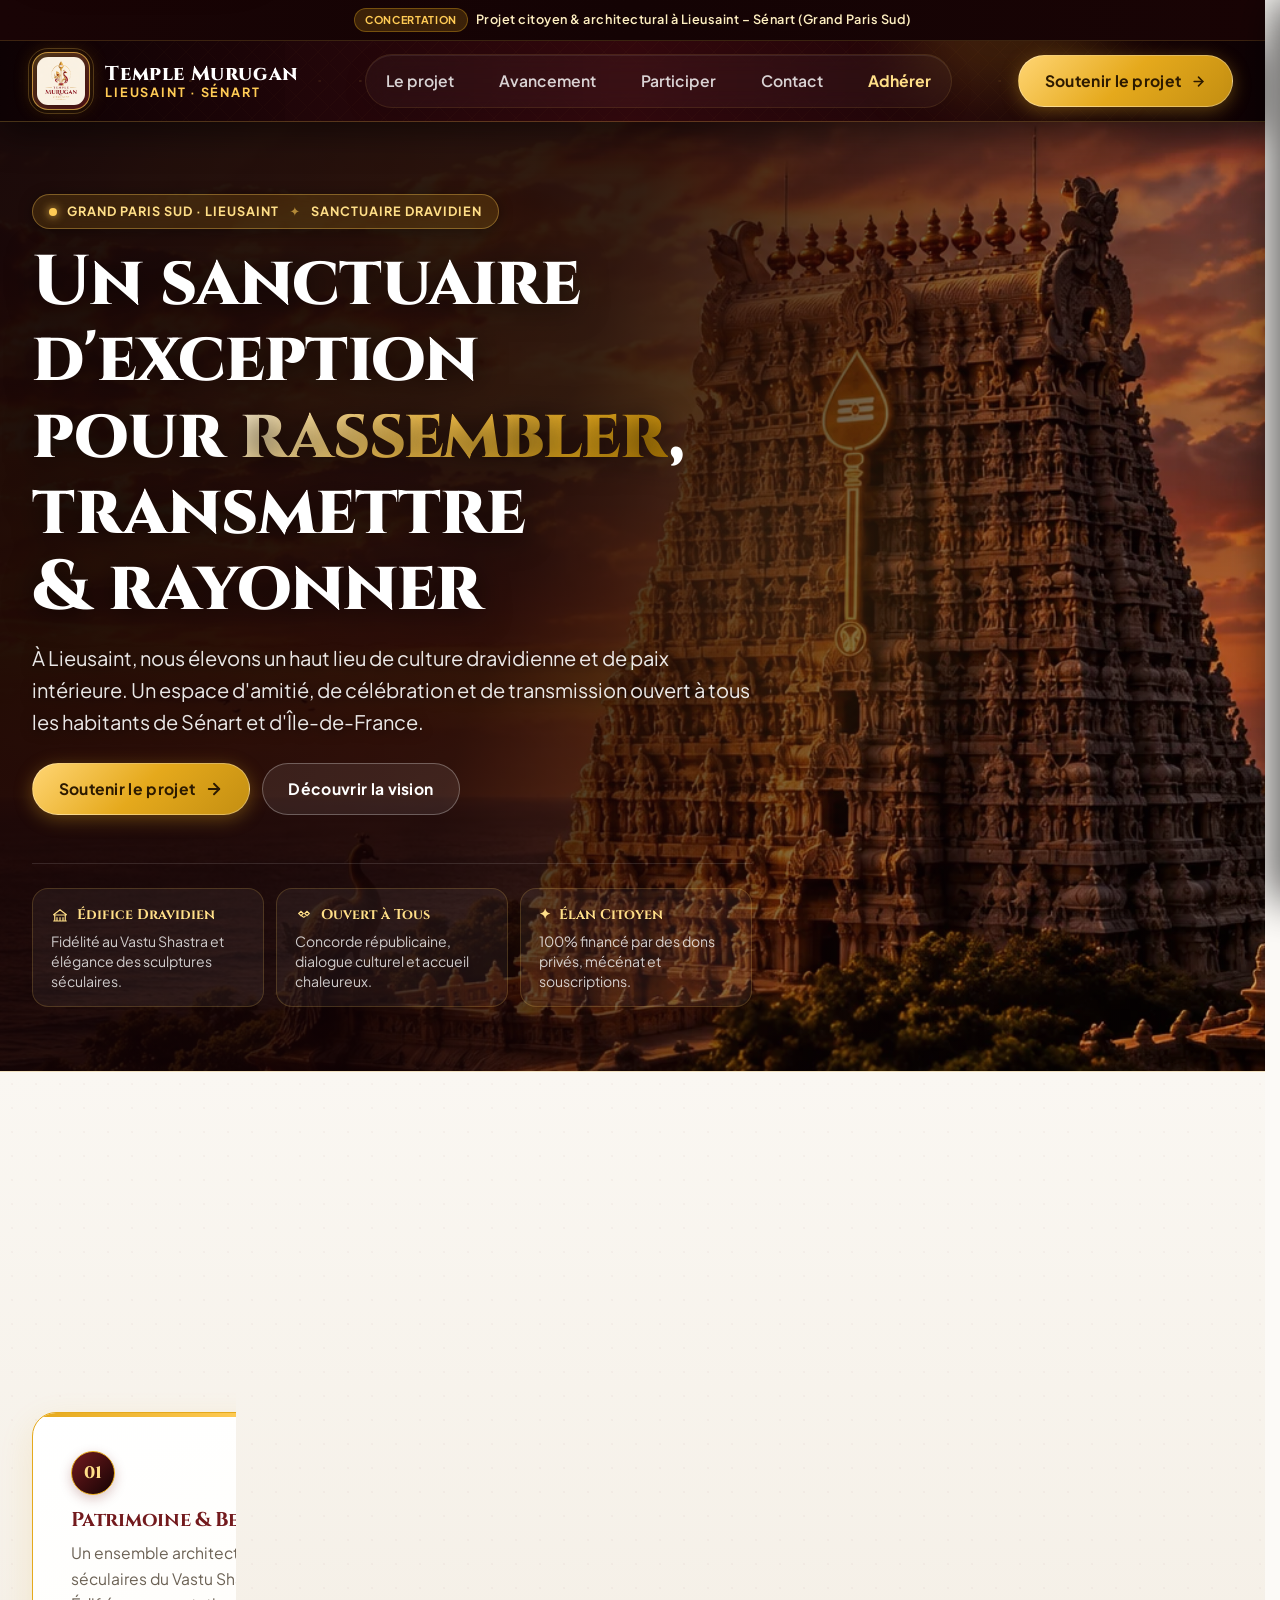
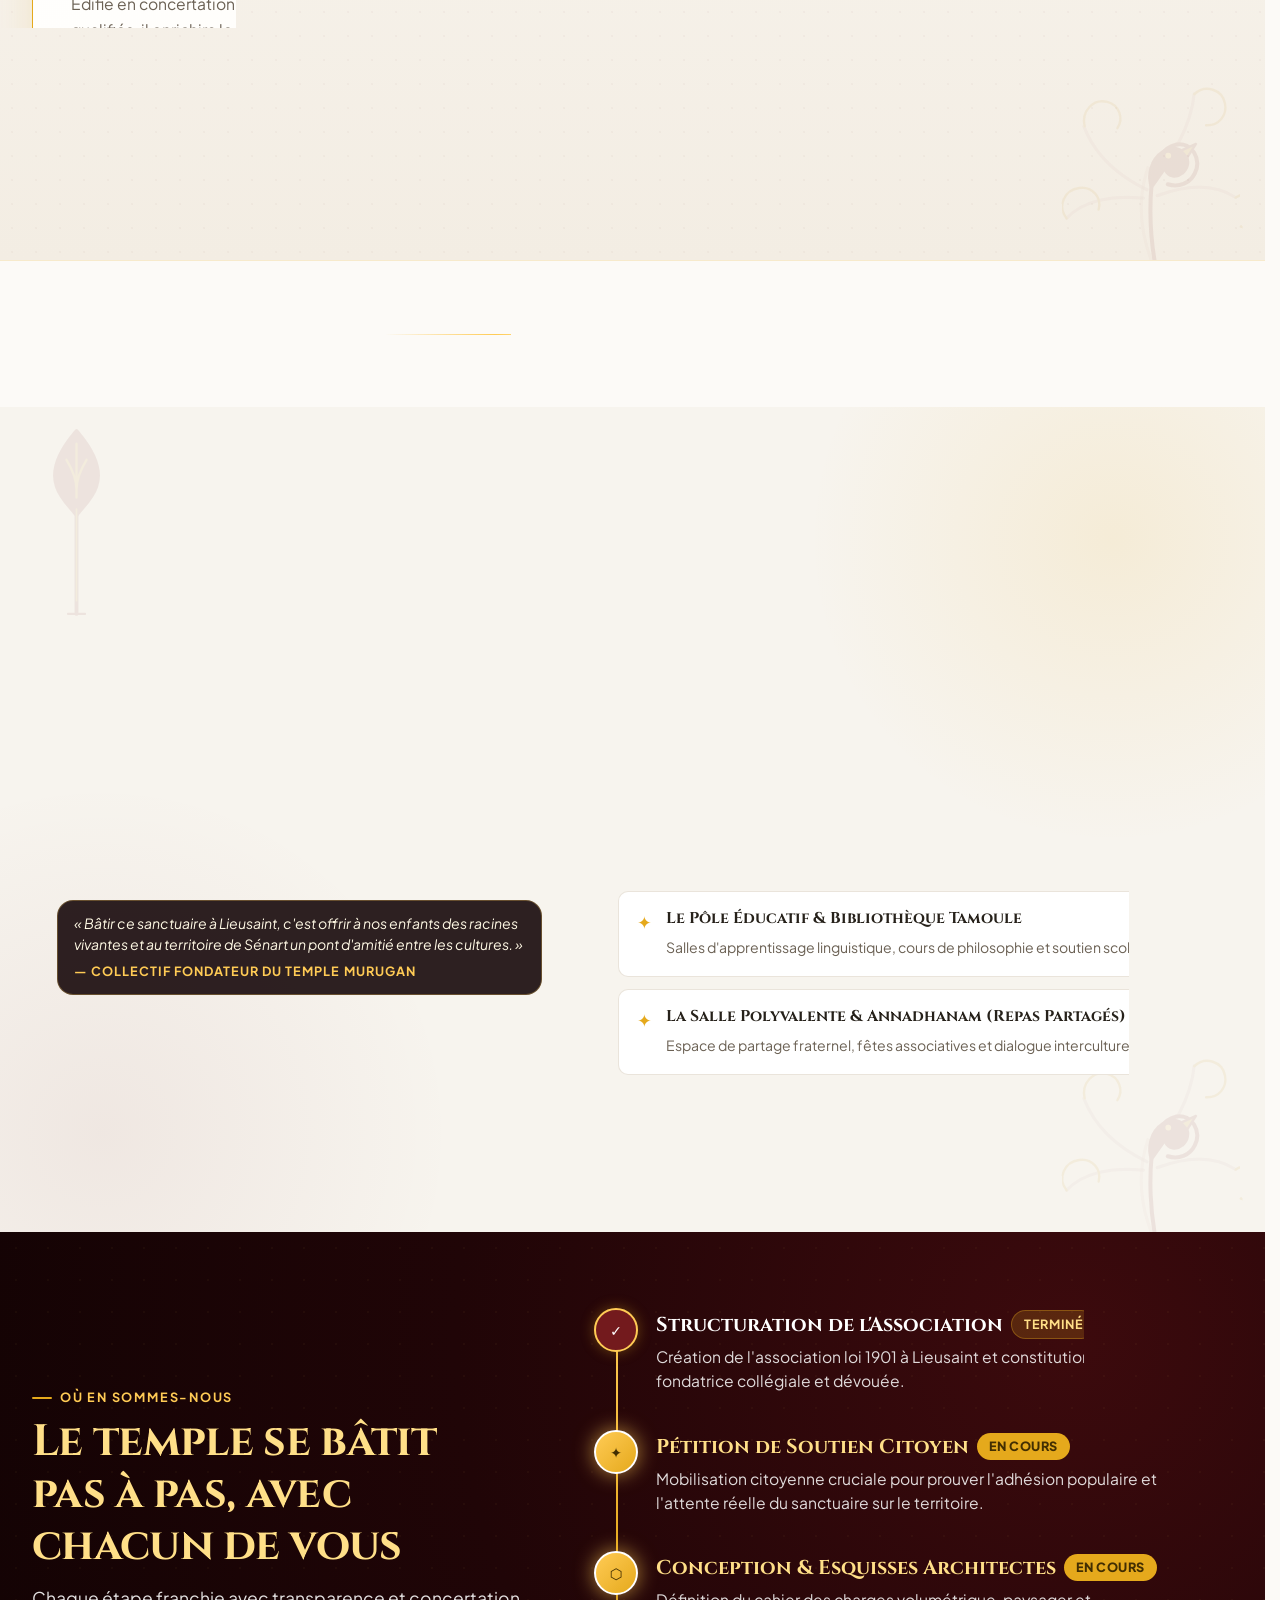
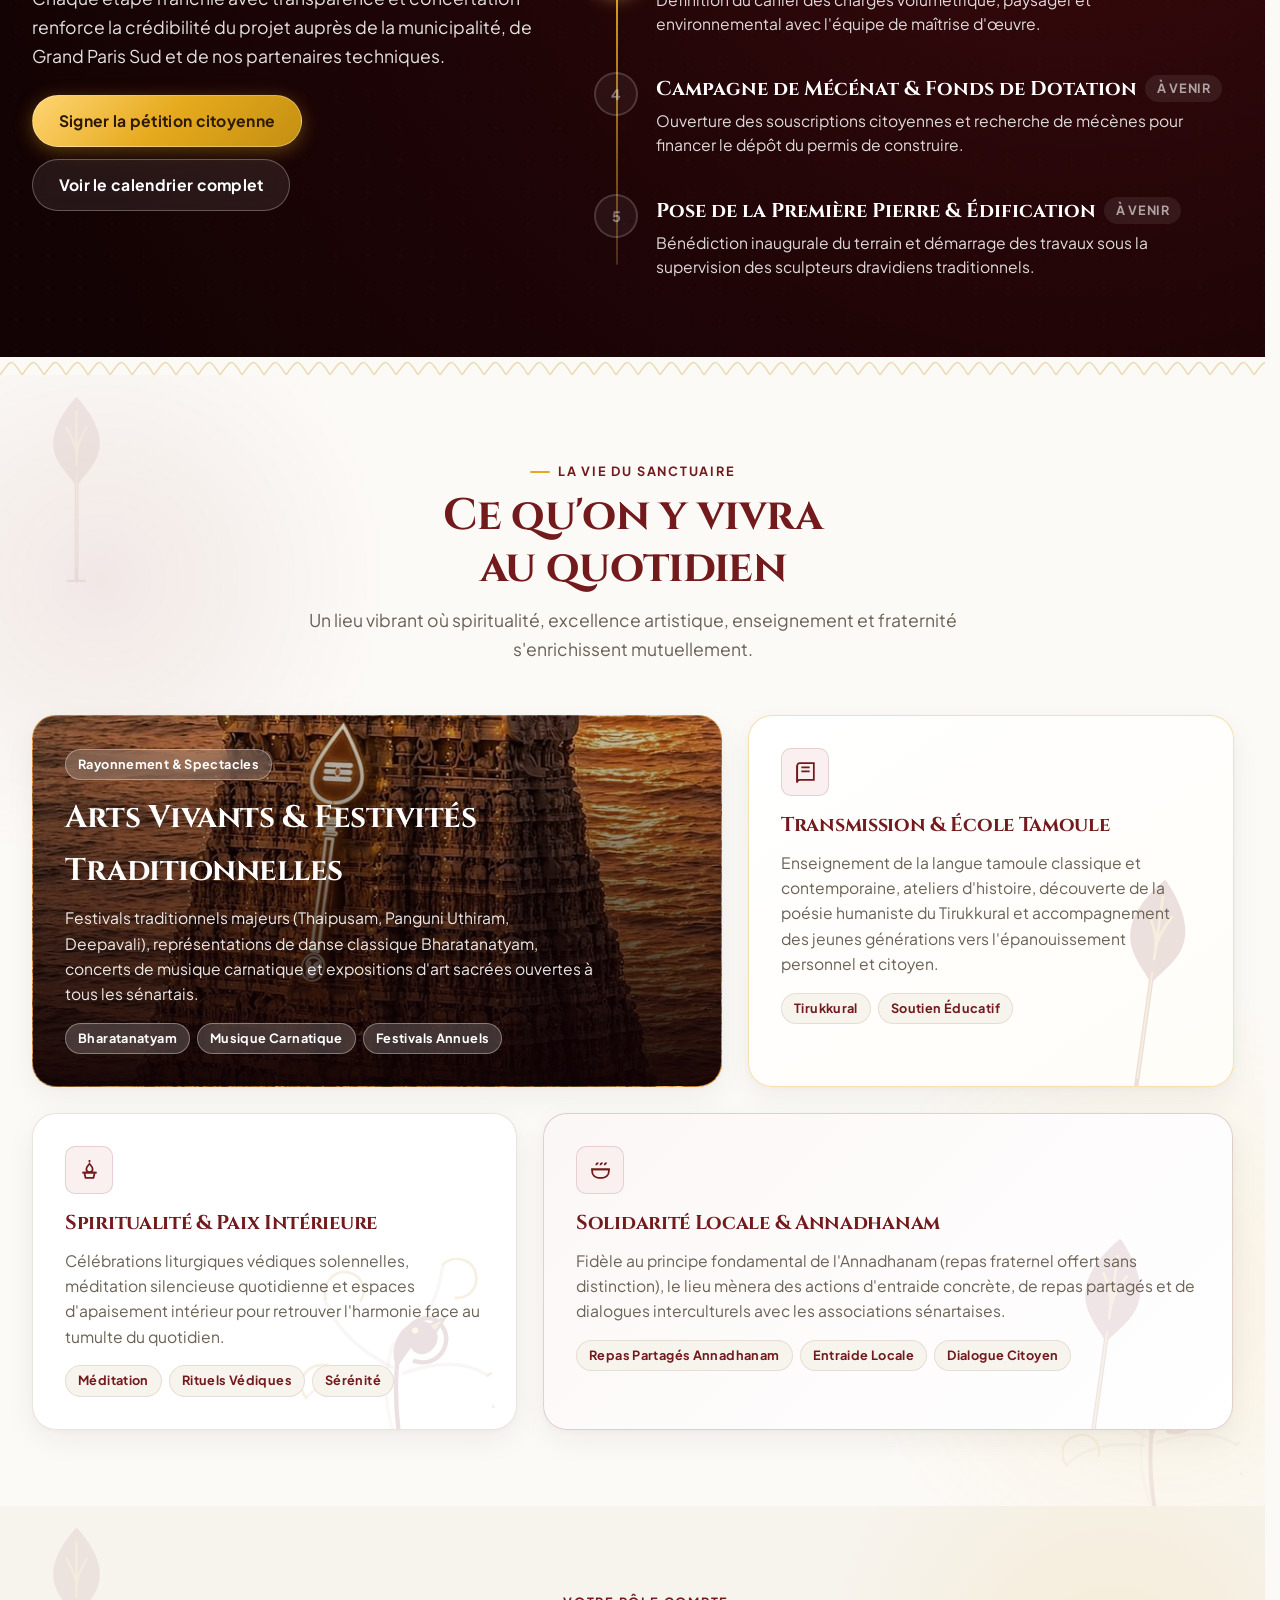
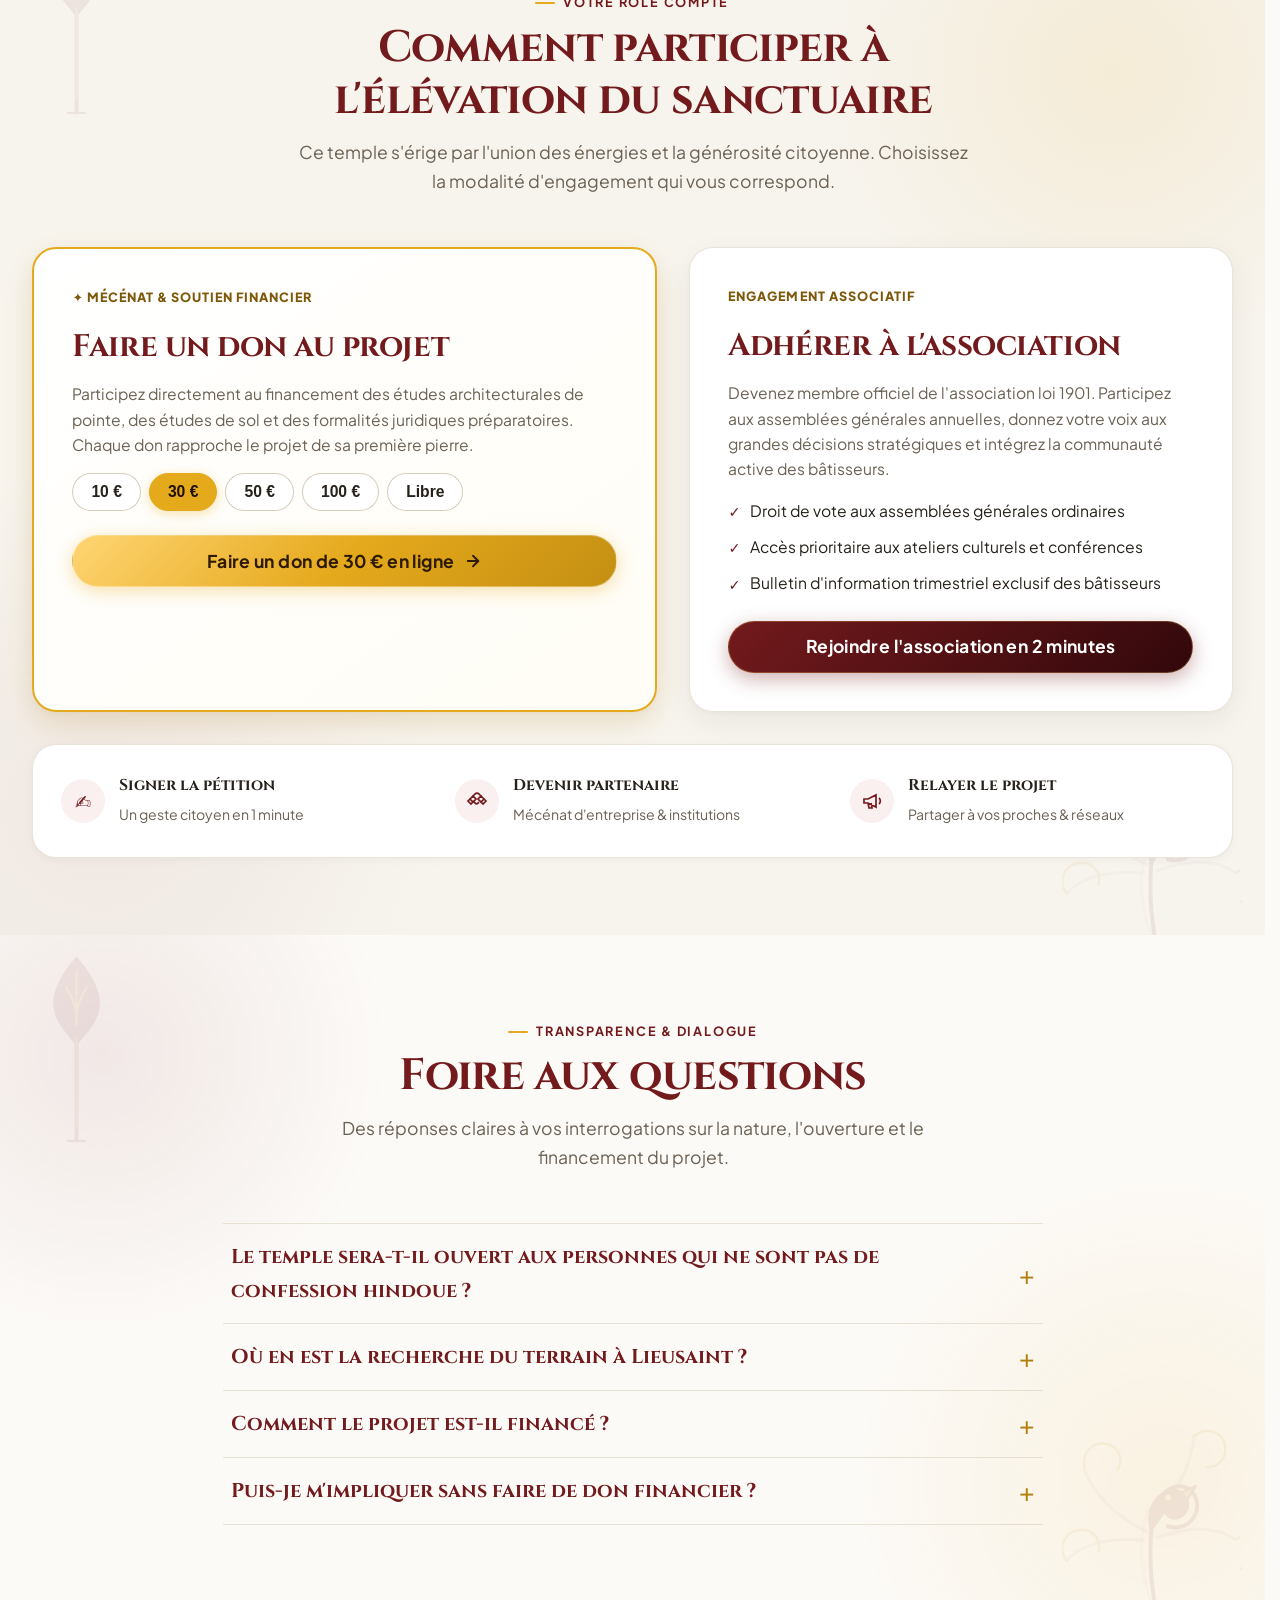
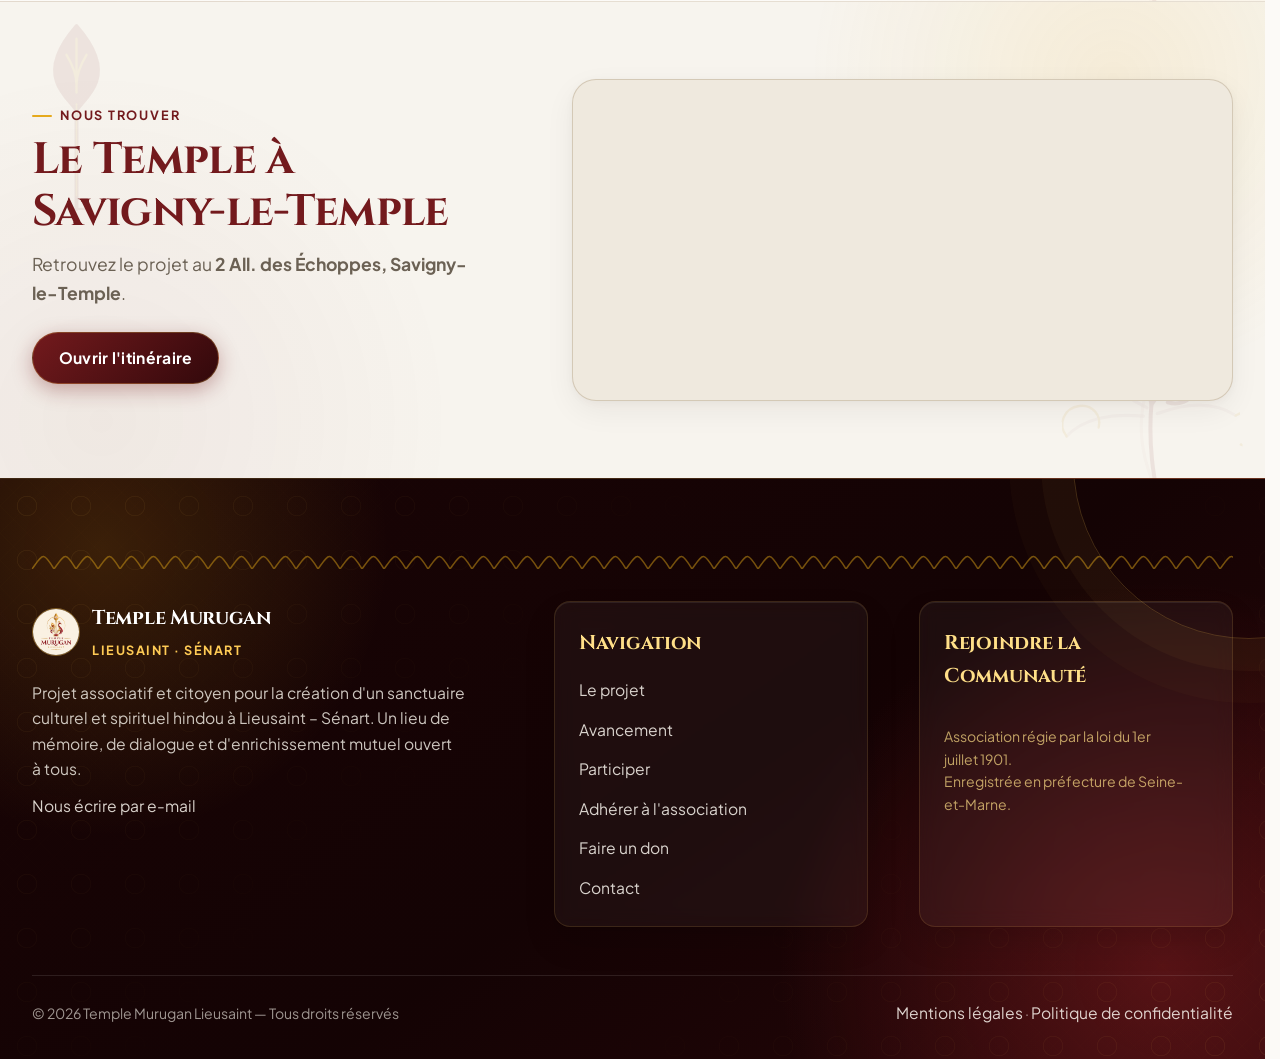
==== commit 5a39cdab: "Harmoniser le design et préparer le déploiement Ajoute les motifs Murugan, harmonise les pages et in" ====
--- a/index.html
+++ b/index.html
@@ -4,20 +4,23 @@
 <meta charset="utf-8">
 <meta name="viewport" content="width=device-width, initial-scale=1, viewport-fit=cover">
 <title>Temple Lieusaint</title>
-<meta name="description" content="Projet de création d'un sanctuaire culturel et spirituel hindou à Lieusaint – Sénart. Découvrez la vision, suivez l'avancement et participez au projet.">
-<meta property="og:title" content="Temple Lieusaint">
-<meta property="og:description" content="Projet de création d'un sanctuaire culturel et spirituel hindou à Lieusaint – Sénart. Découvrez la vision, suivez l'avancement et participez au projet.">
+<meta name="description" content="Projet citoyen et culturel de construction d'un sanctuaire hindou dravidien d'exception à Lieusaint – Grand Paris Sud. Découvrez la vision, le programme et soutenez l'édifice.">
+<meta property="og:title" content="Temple Murugan Lieusaint — Sanctuaire Culturel & Spirituel de Sénart">
+<meta property="og:description" content="Projet citoyen et culturel de construction d'un sanctuaire hindou dravidien d'exception à Lieusaint – Grand Paris Sud. Découvrez la vision, le programme et soutenez l'édifice.">
 <meta property="og:type" content="website">
 <meta property="og:locale" content="fr_FR">
-<meta name="theme-color" content="#240708">
+<meta name="theme-color" content="#140304">
+
 <!-- Favicon Logo Temple Lieusaint -->
-<link rel="icon" type="image/png" href="assets/img/logo-dore-murugan.png">
-<link rel="apple-touch-icon" href="assets/img/logo-dore-murugan.png">
+<link rel="icon" type="image/svg+xml" href="assets/favicon.svg">
+<link rel="apple-touch-icon" href="assets/favicon.svg">
+
 <!-- Polices Google : Cinzel (royauté & tradition) + Plus Jakarta Sans (clarté contemporaine) -->
 <link rel="preconnect" href="https://fonts.googleapis.com">
 <link rel="preconnect" href="https://fonts.gstatic.com" crossorigin>
-<link href="https://fonts.googleapis.com/css2?family=Cinzel:wght@500;600;700;800;900&family=Plus+Jakarta+Sans:ital,wght@0,400;0,500;0,600;0,700;0,800;1,400&display=swap" rel="stylesheet">
+<link href="https://fonts.googleapis.com/css2?family=Cinzel:wght@600;700;800;900&family=Plus+Jakarta+Sans:ital,wght@0,400;0,500;0,600;0,700;0,800;1,400&display=swap" rel="stylesheet">
 <link rel="stylesheet" href="css/style.css">
+
 <!-- Données structurées Schema.org pour le référencement naturel -->
 <script type="application/ld+json">
 {
@@ -47,50 +50,111 @@
      BANDEAU D'ANNONCE INSTITUTIONNELLE
      ============================================================ -->
 <div class="note" role="banner">
-  <span class="note-badge">Projet Citoyen</span>
-  <span>Phase de concertation architecturale & citoyenne à Lieusaint – Sénart</span>
+  <span class="note-badge">Concertation</span>
+  <span>Projet citoyen & architectural à Lieusaint – Sénart (Grand Paris Sud)</span>
 </div>
 
 <!-- ============================================================
-     EN-TÊTE DU SITE & LOGO PRESTIGE
+     EN-TÊTE DU SITE & NAVBAR MODERNE
      ============================================================ -->
 <header class="site" id="header">
   <div class="wrap bar">
-    <!-- Logo agrandi et mis en valeur avec halo doré -->
+    <!-- Identité principale : Logo royal + nom net, sans surcharge -->
     <a class="brand" href="index.html" aria-label="Temple Murugan Lieusaint — Retour à l'accueil">
-      <div class="brand-logo-frame">
-        <img class="brand-logo" src="assets/img/logo-dore-murugan.png" alt="Emblème royal du Temple Murugan Lieusaint" width="66" height="66" loading="eager" fetchpriority="high">
-      </div>
-      <div class="brand-text">
-        <b>Temple Murugan</b>
-        <span>Lieusaint · Sénart</span>
-        <small class="brand-tamil" aria-hidden="true">முருகன் திருத்தலம்</small>
+      <div class="brand-emblem-wrap">
+        <img class="brand-logo" src="assets/img/logo-dore-murugan.png" alt="Emblème royal du Temple Murugan Lieusaint" width="54" height="54" loading="eager" fetchpriority="high">
+      </div>
+      <div class="brand-identity">
+        <span class="brand-main">Temple Murugan</span>
+        <span class="brand-sub">Lieusaint · Sénart</span>
       </div>
     </a>
 
-    <!-- Menu de navigation principal -->
-    <nav class="main" id="menu" aria-label="Menu principal">
-      <a href="projet.html" data-i18n="nav_projet">Le projet</a>
-      <a href="avancement.html" data-i18n="nav_avanc">Avancement</a>
-      <a href="participer.html" data-i18n="nav_part">Participer</a>
-      <a href="contact.html" data-i18n="nav_contact">Contact</a>
-      <!-- Liens mobiles dédiés -->
-      <a class="m-only" href="adhesion.html" data-i18n="btn_join">Adhérer à l'association</a>
-      <a class="m-only" href="don.html" data-i18n="btn_donate">Faire un don</a>
+    <!-- Navigation principale Desktop : claire et aérée -->
+    <nav class="main-desktop" aria-label="Menu principal">
+      <a class="nav-link" href="projet.html" data-i18n="nav_projet">Le projet</a>
+      <a class="nav-link" href="avancement.html" data-i18n="nav_avanc">Avancement</a>
+      <a class="nav-link" href="participer.html" data-i18n="nav_part">Participer</a>
+      <a class="nav-link" href="contact.html" data-i18n="nav_contact">Contact</a>
+      <a class="nav-link header-join" href="adhesion.html" data-i18n="btn_join">Adhérer</a>
     </nav>
 
-    <!-- Bouton d'action principal -->
-    <div class="actions">
-      <a class="btn btn-gold btn-shine" href="don.html" data-i18n="btn_donate">Faire un don</a>
-      <!-- Bouton Burger mobile tactile -->
-      <button class="burger" id="burger" type="button" aria-expanded="false" aria-controls="menu" aria-label="Ouvrir le menu de navigation">
-        <span class="burger-line" aria-hidden="true"></span>
-        <span class="burger-line" aria-hidden="true"></span>
-        <span class="burger-line" aria-hidden="true"></span>
+    <!-- Actions Header : CTA bureau & Contrôles tactiles mobile -->
+    <div class="header-actions">
+      <!-- Bouton d'action rapide mobile -->
+      <a class="mobile-quick-cta" href="don.html" data-i18n="btn_donate">Soutenir</a>
+
+      <!-- Bouton d'action principal Desktop -->
+      <a class="btn btn-gold btn-shine header-cta" href="don.html" data-i18n="btn_donate">
+        <span>Soutenir le projet</span>
+        <svg width="15" height="15" viewBox="0 0 24 24" fill="none" stroke="currentColor" stroke-width="2.5" stroke-linecap="round" stroke-linejoin="round" aria-hidden="true"><path d="M5 12h14"/><path d="m12 5 7 7-7 7"/></svg>
+      </a>
+
+      <!-- Déclencheur tactile mobile (Burger haute précision) -->
+      <button class="burger-btn" id="burger" type="button" aria-expanded="false" aria-controls="mobile-drawer" aria-label="Ouvrir le menu de navigation">
+        <span class="burger-bar" aria-hidden="true"></span>
+        <span class="burger-bar" aria-hidden="true"></span>
+        <span class="burger-bar" aria-hidden="true"></span>
       </button>
     </div>
   </div>
 </header>
+
+<!-- ============================================================
+     VRAI VOLET MOBILE (DRAWER NAVIGATION HAUTE DÉFINITION)
+     ============================================================ -->
+<div class="mobile-drawer-backdrop" id="drawer-backdrop" aria-hidden="true"></div>
+<aside class="mobile-drawer" id="mobile-drawer" aria-label="Navigation mobile" aria-hidden="true">
+  <div class="drawer-header">
+    <div class="drawer-brand">
+      <img src="assets/img/logo-dore-murugan.png" alt="" width="44" height="44" aria-hidden="true">
+      <div class="drawer-title-group">
+        <span class="drawer-title">Temple Murugan</span>
+      </div>
+    </div>
+    <button class="drawer-close-btn" type="button" aria-label="Fermer la navigation mobile">✕</button>
+  </div>
+
+  <ul class="drawer-nav-list">
+    <li>
+      <a class="drawer-nav-link" href="projet.html">
+        <span>Le projet</span>
+        <span class="drawer-nav-number">01</span>
+      </a>
+    </li>
+    <li>
+      <a class="drawer-nav-link" href="avancement.html">
+        <span>Avancement</span>
+        <span class="drawer-nav-number">02</span>
+      </a>
+    </li>
+    <li>
+      <a class="drawer-nav-link" href="participer.html">
+        <span>Participer</span>
+        <span class="drawer-nav-number">03</span>
+      </a>
+    </li>
+    <li>
+      <a class="drawer-nav-link" href="contact.html">
+        <span>Contact</span>
+        <span class="drawer-nav-number">04</span>
+      </a>
+    </li>
+  </ul>
+
+  <div class="drawer-actions">
+    <a class="btn btn-gold btn-shine btn-block" href="don.html">
+      <span>Faire un don au projet</span>
+    </a>
+    <a class="btn btn-glass btn-block" href="adhesion.html">
+      <span>Adhérer à l'association</span>
+    </a>
+  </div>
+
+  <div class="drawer-footer-info">
+    <span>Association Loi 1901 · Lieusaint – Sénart</span>
+  </div>
+</aside>
 
 <!-- ============================================================
      CONTENU PRINCIPAL
@@ -99,7 +163,7 @@
 
   <!-- ── 1. HERO IMMERSIF CINÉMATIQUE (COUCHER DE SOLEIL, VEL, GOPURAM & PAON) ── -->
   <section class="hero-immersive" aria-label="Présentation générale du projet Temple Murugan Lieusaint">
-    <!-- Double source responsive : portrait mobile dédié / panorama horizontal desktop -->
+    <!-- Double source responsive optimisée -->
     <picture class="hero-picture">
       <source media="(max-width: 860px)" srcset="assets/img/hero-temple-mobile.webp" type="image/webp">
       <source media="(max-width: 860px)" srcset="assets/img/hero-temple-mobile.png" type="image/png">
@@ -110,56 +174,77 @@
         class="hero-bg-img"
         fetchpriority="high"
         loading="eager"
-        width="2048"
-        height="768"
       >
     </picture>
 
-    <!-- Voile lumineux subtil protégeant le texte tout en sublimant le coucher de soleil -->
+    <!-- Halo d'or sacré pulsant derrière le Gopuram -->
+    <div class="hero-ambient-glow" aria-hidden="true"></div>
+
+    <!-- Scrim cinématique multi-stop préservant l'éclat du temple et garantissant la lisibilité -->
     <div class="hero-scrim" aria-hidden="true"></div>
 
     <div class="wrap hero-wrap">
       <div class="hero-content">
-        <!-- Badge institutionnel & spirituel avec symbole sacré du Vel -->
+        <!-- Badge institutionnel & territorial avec micro-pulse -->
         <div class="hero-badge">
-          <svg viewBox="0 0 16 32" fill="none" xmlns="http://www.w3.org/2000/svg" aria-hidden="true">
-            <path d="M8 2 C4.5 7 2.5 12 8 16 C13.5 12 11.5 7 8 2 Z" fill="#FFCB55"/>
-            <line x1="8" y1="16" x2="8" y2="30" stroke="#FFCB55" stroke-width="2" stroke-linecap="round"/>
-          </svg>
-          <span>Sanctuaire Culturel & Spirituel · Lieusaint – Sénart</span>
-        </div>
-
+          <span class="badge-dot-pulse" aria-hidden="true"></span>
+          <span>Grand Paris Sud · Lieusaint</span>
+          <span class="badge-sep" aria-hidden="true">✦</span>
+          <span>Sanctuaire Dravidien</span>
+        </div>
+
+        <!-- Titre royal sans coupures artificielles sur mobile -->
         <h1 class="hero-title">
-          Un lieu pour se rassembler,<br>
-          <span class="gold-gradient">transmettre</span><br>
-          & partager
+          Un sanctuaire d'exception pour <span class="gold-gradient">rassembler</span>, transmettre & rayonner
         </h1>
 
         <p class="hero-desc">
-          À Lieusaint, au cœur du territoire de Grand Paris Sud, nous concevons un sanctuaire architectural dravidien d'exception. Un espace ouvert à tous, dédié à la concorde, au rayonnement de la culture tamoule et à la paix intérieure.
+          À Lieusaint, nous élevons un haut lieu de culture dravidienne et de paix intérieure. Un espace d'amitié, de célébration et de transmission ouvert à tous les habitants de Sénart et d'Île-de-France.
         </p>
 
-        <!-- Action principale directe et épurée -->
+        <!-- Actions prioritaires -->
         <div class="hero-actions">
           <a class="btn btn-gold btn-shine" href="don.html">
             <span>Soutenir le projet</span>
             <svg width="18" height="18" viewBox="0 0 24 24" fill="none" stroke="currentColor" stroke-width="2.5" stroke-linecap="round" stroke-linejoin="round" aria-hidden="true"><path d="M5 12h14"/><path d="m12 5 7 7-7 7"/></svg>
           </a>
-        </div>
-
-        <!-- Repères institutionnels discrets et professionnels -->
-        <div class="hero-trust-bar" aria-label="Informations institutionnelles">
-          <span class="trust-item">✦ Association Loi 1901 d'intérêt culturel</span>
-          <span class="trust-sep" aria-hidden="true">·</span>
-          <span class="trust-item">Territoire de Grand Paris Sud</span>
-          <span class="trust-sep" aria-hidden="true">·</span>
-          <span class="trust-item">Concertation citoyenne & architecturale</span>
-        </div>
+          <a class="btn btn-glass" href="projet.html">
+            <span>Découvrir la vision</span>
+          </a>
+        </div>
+
+        <!-- Cartes de prestige flottantes : profondeur et réassurance sans débordement -->
+        <div class="hero-trust-cards" aria-label="Piliers majeurs du projet">
+          <div class="hero-trust-card">
+            <div class="trust-card-title">
+              <svg class="trust-icon" viewBox="0 0 24 24" fill="none" stroke="currentColor" stroke-width="1.6" aria-hidden="true"><path d="M3 20h18M5 20v-8h14v8M3 12l9-7 9 7M8 15v5M12 15v5M16 15v5"/></svg>
+              <span>Édifice Dravidien</span>
+            </div>
+            <p class="trust-card-desc">Fidélité au Vastu Shastra et élégance des sculptures séculaires.</p>
+          </div>
+
+          <div class="hero-trust-card">
+            <div class="trust-card-title">
+              <svg class="trust-icon" viewBox="0 0 24 24" fill="none" stroke="currentColor" stroke-width="1.6" aria-hidden="true"><path d="m8 12 2.2 2.2a2 2 0 0 0 2.8 0l1-1M5 10l3-3 3 3-3 3zM19 10l-3-3-3 3 3 3z"/></svg>
+              <span>Ouvert à Tous</span>
+            </div>
+            <p class="trust-card-desc">Concorde républicaine, dialogue culturel et accueil chaleureux.</p>
+          </div>
+
+          <div class="hero-trust-card">
+            <div class="trust-card-title">
+              <span aria-hidden="true">✦</span>
+              <span>Élan Citoyen</span>
+            </div>
+            <p class="trust-card-desc">100% financé par des dons privés, mécénat et souscriptions.</p>
+          </div>
+        </div>
+
       </div>
     </div>
   </section>
 
-  <!-- ── 2. SECTION FONDATIONS (CADRE CHAUD & CONTRASTÉ) ── -->
+  <!-- ── 2. SECTION FONDATIONS : CADRE CHAUD & RYTHME VISUEL ── -->
   <section class="block section-foundations" aria-labelledby="fondations-h">
     <div class="wrap">
       <div class="section-head">
@@ -168,33 +253,33 @@
         <p class="lead">Le Temple Murugan de Lieusaint s'appuie sur trois fondations majeures qui guident chaque choix architectural et associatif.</p>
       </div>
 
-      <!-- Triptyque asymétrique avec contraste chaleureux et animations -->
+      <!-- Triptyque asymétrique sculpté avec micro-animations -->
       <div class="triptych-grid">
         <!-- Pilier 1 : Rayonnement et patrimoine architectural -->
-        <div class="triptych-card highlight">
-          <div class="triptych-badge" aria-hidden="true">1</div>
+        <article class="triptych-card highlight">
+          <div class="triptych-badge" aria-hidden="true">01</div>
           <h3>Patrimoine & Beauté Dravidienne</h3>
           <p>Un ensemble architectural fidèle aux règles séculaires du Vastu Shastra et de l'art dravidien. Édifié en concertation avec des architectes qualifiés, il enrichira le paysage urbain sénartais d'un patrimoine d'une élégance rare.</p>
-        </div>
+        </article>
 
         <!-- Pilier 2 : Fraternité et ouverture à la cité -->
-        <div class="triptych-card">
-          <div class="triptych-badge" aria-hidden="true">2</div>
+        <article class="triptych-card">
+          <div class="triptych-badge" aria-hidden="true">02</div>
           <h3>Ouverture & Vivre-Ensemble</h3>
           <p>Un espace laïquement respectueux des valeurs républicaines et chaleureusement ouvert à tous les habitants de Lieusaint et d'Île-de-France. Ici, la curiosité et l'amitié entre communautés sont au cœur de l'accueil.</p>
-        </div>
+        </article>
 
         <!-- Pilier 3 : Transmission aux nouvelles générations -->
-        <div class="triptych-card">
-          <div class="triptych-badge" aria-hidden="true">3</div>
+        <article class="triptych-card">
+          <div class="triptych-badge" aria-hidden="true">03</div>
           <h3>Transmission & Éducation</h3>
           <p>Offrir aux jeunes générations les clés d'un héritage millénaire : cours de langue tamoule, ateliers d'histoire, pratique de la danse Bharatanatyam et de la musique carnatique pour construire des ponts d'avenir.</p>
-        </div>
+        </article>
       </div>
     </div>
   </section>
 
-  <!-- Séparateur ornemental Vel doré -->
+  <!-- Séparateur ornemental Vel doré sacré -->
   <div class="vel-divider" aria-hidden="true">
     <span class="vel-divider-line"></span>
     <span class="vel-icon">
@@ -206,7 +291,7 @@
     <span class="vel-divider-line"></span>
   </div>
 
-  <!-- ── 3. SECTION SABLE / PIERRE : SHOWCASE ÉDITORIAL & DÉMARCHE ── -->
+  <!-- ── 3. SECTION DÉMARCHE & ESPACES : SHOWCASE ÉDITORIAL LUXE ── -->
   <section class="block section-ivory" aria-labelledby="demarche-h">
     <div class="wrap two">
       <!-- Colonne Visuel avec Citation intégrée -->
@@ -221,11 +306,10 @@
       </div>
 
       <!-- Colonne Contenu & Espaces prévus -->
-      <div class="stack">
+      <div>
         <p class="eyebrow">Notre Démarche</p>
         <h2 class="title" id="demarche-h">Un projet pensé pour aujourd'hui et pour les siècles à venir</h2>
         <p class="lead">À Lieusaint, au cœur de la ville nouvelle de Sénart, nous posons avec méthode les fondations d'un équipement durable, harmonieux et solidaire.</p>
-        <p class="muted">Le temple est conçu comme un carrefour polyvalent unissant la sérénité du culte hindou traditionnel et l'effervescence d'un centre culturel de haut niveau accueillant conférences, expositions et festivités conviviales.</p>
 
         <!-- Liste architecturale des espaces -->
         <div class="spaces-list" aria-label="Espaces prévus dans le projet">
@@ -252,21 +336,21 @@
           </div>
         </div>
 
-        <div style="padding-top: var(--s-2);">
+        <div style="padding-top: var(--s-3);">
           <a class="btn btn-rouge" href="projet.html">Découvrir le programme détaillé</a>
         </div>
       </div>
     </div>
   </section>
 
-  <!-- ── 4. SECTION SOMBRE (BORDEAUX SACRÉ & OR ÉTOILÉ) : ROADMAP & JALONS ── -->
+  <!-- ── 4. SECTION SOMBRE (BORDEAUX SACRÉ & OR) : ROADMAP & JALONS ── -->
   <section class="block section-dark" aria-labelledby="roadmap-h">
     <div class="wrap roadmap-container">
       <!-- Colonne gauche : Contexte & Appel à mobilisation -->
       <div>
         <p class="eyebrow">Où en sommes-nous</p>
         <h2 class="title" id="roadmap-h">Le temple se bâtit pas à pas, avec chacun de vous</h2>
-        <p class="lead" style="color: rgba(255, 255, 255, 0.85); margin-block-end: var(--s-5);">
+        <p class="lead" style="color: rgba(255, 255, 255, 0.88); margin-block-end: var(--s-5);">
           Chaque étape franchie avec transparence et concertation renforce la crédibilité du projet auprès de la municipalité, de Grand Paris Sud et de nos partenaires techniques.
         </p>
         <div style="display:flex; flex-direction:column; gap: var(--s-3); align-items:flex-start;">
@@ -374,19 +458,20 @@
 
         <!-- Bento 2 : Transmission & École Tamoule (span 5) -->
         <article class="bento-card bento-vert" aria-labelledby="bento-ecole-h">
-          <div class="bento-icon" aria-hidden="true">📖</div>
+          <img class="bento-ornament ornament-vel" src="assets/vel-red.svg" alt="" aria-hidden="true">
+          <div class="bento-icon" aria-hidden="true"><svg viewBox="0 0 24 24" fill="none" stroke="currentColor" stroke-width="1.7"><path d="M4 5.5A2.5 2.5 0 0 1 6.5 3H20v16H6.5A2.5 2.5 0 0 0 4 21.5z"/><path d="M4 5.5v16M8 7h8M8 11h8"/></svg></div>
           <h3 id="bento-ecole-h">Transmission & École Tamoule</h3>
           <p>Enseignement de la langue tamoule classique et contemporaine, ateliers d'histoire, découverte de la poésie humaniste du Tirukkural et accompagnement des jeunes générations vers l'épanouissement personnel et citoyen.</p>
           <div class="bento-tags">
-            <span class="bento-tag">Langue Tamoule</span>
-            <span class="bento-tag">Philosophie Tirukkural</span>
+            <span class="bento-tag">Tirukkural</span>
             <span class="bento-tag">Soutien Éducatif</span>
           </div>
         </article>
 
         <!-- Bento 3 : Méditation & Spiritualité Intérieure (span 5) -->
         <article class="bento-card bento-medit" aria-labelledby="bento-spirit-h">
-          <div class="bento-icon" aria-hidden="true">🪔</div>
+          <img class="bento-ornament ornament-peacock" src="assets/peacock-red.svg" alt="" aria-hidden="true">
+          <div class="bento-icon" aria-hidden="true"><svg viewBox="0 0 24 24" fill="none" stroke="currentColor" stroke-width="1.7"><path d="M7 14h10l-1.2 5H8.2z"/><path d="M5 14h14M9 10.5c0-2 1.5-3 3-5 1.5 2 3 3 3 5a3 3 0 0 1-6 0Z"/><path d="M12 2v2"/></svg></div>
           <h3 id="bento-spirit-h">Spiritualité & Paix Intérieure</h3>
           <p>Célébrations liturgiques védiques solennelles, méditation silencieuse quotidienne et espaces d'apaisement intérieur pour retrouver l'harmonie face au tumulte du quotidien.</p>
           <div class="bento-tags">
@@ -398,7 +483,8 @@
 
         <!-- Bento 4 : Vivre-ensemble & Solidarité Active (span 7) -->
         <article class="bento-card bento-solidaire" aria-labelledby="bento-solidarite-h">
-          <div class="bento-icon" aria-hidden="true">🍲</div>
+          <img class="bento-ornament ornament-vel ornament-vel-wide" src="assets/vel-red.svg" alt="" aria-hidden="true">
+          <div class="bento-icon" aria-hidden="true"><svg viewBox="0 0 24 24" fill="none" stroke="currentColor" stroke-width="1.7"><path d="M4 11h16v2a6 6 0 0 1-6 6h-4a6 6 0 0 1-6-6z"/><path d="M3 11h18M8 7c0-1.2.8-2 2-2M12 7c0-1.2.8-2 2-2M16 7c0-1.2.8-2 2-2"/></svg></div>
           <h3 id="bento-solidarite-h">Solidarité Locale & Annadhanam</h3>
           <p>Fidèle au principe fondamental de l'Annadhanam (repas fraternel offert sans distinction), le lieu mènera des actions d'entraide concrète, de repas partagés et de dialogues interculturels avec les associations sénartaises.</p>
           <div class="bento-tags">
@@ -411,7 +497,7 @@
     </div>
   </section>
 
-  <!-- ── 6. SECTION SABLE (IVOIRE CHAUD) : PARTICIPATION À MULTIPLES NIVEAUX ── -->
+  <!-- ── 6. SECTION SABLE (IVOIRE CHAUD) : PARTICIPATION & DONS INTERACTIFS ── -->
   <section class="block section-ivory" aria-labelledby="participer-h">
     <div class="wrap">
       <div class="section-head">
@@ -427,25 +513,44 @@
           <span class="action-badge-top">✦ Mécénat & Soutien Financier</span>
           <h3>Faire un don au projet</h3>
           <p>Participez directement au financement des études architecturales de pointe, des études de sol et des formalités juridiques préparatoires. Chaque don rapproche le projet de sa première pierre.</p>
-          <div class="don-presets" aria-label="Montants de dons suggérés">
-            <span class="don-preset">10 €</span>
-            <span class="don-preset">30 €</span>
-            <span class="don-preset">50 €</span>
-            <span class="don-preset">100 €</span>
-            <span class="don-preset">Libre</span>
-          </div>
-          <a class="btn btn-gold btn-shine btn-block" href="don.html">
-            <span>Faire un don en ligne sécurisé</span>
+
+          <!-- Puces de montants interactives avec micro-interactions -->
+          <div class="don-presets" role="group" aria-label="Choisir un montant de don">
+            <button class="don-preset" type="button">10 €</button>
+            <button class="don-preset active" type="button">30 €</button>
+            <button class="don-preset" type="button">50 €</button>
+            <button class="don-preset" type="button">100 €</button>
+            <button class="don-preset" type="button">Libre</button>
+          </div>
+
+          <a class="btn btn-gold btn-shine btn-block" href="don.html?montant=30">
+            <span>Faire un don de 30 € en ligne</span>
             <svg width="18" height="18" viewBox="0 0 24 24" fill="none" stroke="currentColor" stroke-width="2.5" stroke-linecap="round" stroke-linejoin="round" aria-hidden="true"><path d="M5 12h14"/><path d="m12 5 7 7-7 7"/></svg>
           </a>
         </div>
 
         <!-- Carte Adhésion Citoyenne -->
         <div class="action-card adhesion-card">
-          <span class="action-badge-top">🏛️ Engagement Associatif</span>
+          <span class="action-badge-top">Engagement Associatif</span>
           <h3>Adhérer à l'association</h3>
           <p>Devenez membre officiel de l'association loi 1901. Participez aux assemblées générales annuelles, donnez votre voix aux grandes décisions stratégiques et intégrez la communauté active des bâtisseurs.</p>
-          <div style="margin-top:auto; padding-top:var(--s-4);">
+
+          <ul class="adhesion-perks" aria-label="Avantages membres">
+            <li class="adhesion-perk">
+              <span class="perk-icon" aria-hidden="true">✓</span>
+              <span>Droit de vote aux assemblées générales ordinaires</span>
+            </li>
+            <li class="adhesion-perk">
+              <span class="perk-icon" aria-hidden="true">✓</span>
+              <span>Accès prioritaire aux ateliers culturels et conférences</span>
+            </li>
+            <li class="adhesion-perk">
+              <span class="perk-icon" aria-hidden="true">✓</span>
+              <span>Bulletin d'information trimestriel exclusif des bâtisseurs</span>
+            </li>
+          </ul>
+
+          <div style="margin-top:auto;">
             <a class="btn btn-rouge btn-block" href="adhesion.html">
               <span>Rejoindre l'association en 2 minutes</span>
             </a>
@@ -466,7 +571,7 @@
 
         <!-- 2. Partenariats -->
         <a class="ribbon-item" href="contact.html">
-          <div class="ribbon-icon" aria-hidden="true">🤝</div>
+          <div class="ribbon-icon" aria-hidden="true"><svg viewBox="0 0 24 24" fill="none" stroke="currentColor" stroke-width="1.7"><path d="m8 12 2.2 2.2a2 2 0 0 0 2.8 0l1-1"/><path d="m5 10 3-3 3 3-3 3zM19 10l-3-3-3 3 3 3z"/><path d="m8 7 2-2a3 3 0 0 1 4 0l2 2M5 10l-2 2 3 3 2-2M19 10l2 2-3 3-2-2"/></svg></div>
           <div class="ribbon-text">
             <strong>Devenir partenaire</strong>
             <span>Mécénat d'entreprise & institutions</span>
@@ -475,7 +580,7 @@
 
         <!-- 3. Relayer -->
         <a class="ribbon-item" href="#" data-share>
-          <div class="ribbon-icon" aria-hidden="true">📢</div>
+          <div class="ribbon-icon" aria-hidden="true"><svg viewBox="0 0 24 24" fill="none" stroke="currentColor" stroke-width="1.7"><path d="M4 10v4h4l8 4V6l-8 4zM8 14l1 5h3l-1-5"/><path d="M19 9a4 4 0 0 1 0 6"/></svg></div>
           <div class="ribbon-text">
             <strong>Relayer le projet</strong>
             <span>Partager à vos proches & réseaux</span>
@@ -497,7 +602,7 @@
       <div class="faq" role="region" aria-label="Questions fréquentes">
         <details>
           <summary>Le temple sera-t-il ouvert aux personnes qui ne sont pas de confession hindoue ?</summary>
-          <p>Absolument. Le projet Temple Murugan Lieusaint est pensé comme un ensemble culturel et spirituel ouvert à tous sans distinction. Les cours de danse, de musique, de langue, les conférences et les fêtes traditionnelles accueillent l'ensemble des résidents de Lieusaint, de Sénart et d'Île-de-France avec bienveillance et fraternité.</p>
+          <p>Absolument. Le projet Temple Murugan Lieusaint est pensé comme un ensemble culturel et spirituel ouvert à tous sans distinction. Les cours de danse, de musique, de langue, les conférences et les fêtes traditionnelles accueilleront l'ensemble des résidents de Lieusaint, de Sénart et d'Île-de-France avec bienveillance et fraternité.</p>
         </details>
 
         <details>
@@ -507,7 +612,7 @@
 
         <details>
           <summary>Comment le projet est-il financé ?</summary>
-          <p>Le projet est financé à 100% par des fonds privés issus de dons de fidèles, de cotisations d'adhérents et de mécénat associatif et d'entreprises. Conformément aux principes de la loi de 1905, aucun fonds public n'est sollicité pour la partie cultuelle.</p>
+          <p>Le projet est financé à 100% par des fonds privés issus de dons de fidèles, de cotisations d'adhérents et de mécénat associatif et d'entreprises. Conformément aux principes républicains de la loi de 1905, aucun fonds public n'est sollicité pour la partie cultuelle.</p>
         </details>
 
         <details>
@@ -519,22 +624,47 @@
   </section>
 
 </main>
+
+<!-- ============================================================
+     LOCALISATION DU PROJET
+     ============================================================ -->
+<section class="location-section section-ivory" aria-labelledby="location-title">
+  <div class="wrap location-grid">
+    <div class="location-copy">
+      <p class="eyebrow">Nous trouver</p>
+      <h2 class="title" id="location-title">Le Temple à Savigny-le-Temple</h2>
+      <p class="lead">Retrouvez le projet au <strong>2 All. des Échoppes, Savigny-le-Temple</strong>.</p>
+      <a class="btn btn-rouge" href="https://www.openstreetmap.org/search?query=2%20All.%20des%20%C3%89choppes%20Savigny-le-Temple" target="_blank" rel="noopener noreferrer">
+        Ouvrir l'itinéraire
+      </a>
+    </div>
+    <div class="location-map">
+      <iframe
+        title="Carte du Temple Lieusaint au 2 Allée des Échoppes, Savigny-le-Temple"
+        src="https://www.google.com/maps?q=2%20All.%20des%20%C3%89choppes%2C%20Savigny-le-Temple&output=embed"
+        loading="lazy"
+        referrerpolicy="no-referrer-when-downgrade"
+        allowfullscreen>
+      </iframe>
+    </div>
+  </div>
+</section>
 
 <!-- ============================================================
      PIED DE PAGE DU SITE (DUSK SACRÉ & OR)
      ============================================================ -->
 <footer class="site" role="contentinfo">
   <div class="wrap">
-    <div class="footer-kudu" aria-hidden="true"></div>
+    <div class="kudu footer-kudu" aria-hidden="true"></div>
 
     <div class="cols">
       <!-- Colonne 1 : Présentation & Vocation -->
       <div>
         <div style="display:flex; align-items:center; gap:12px; margin-bottom:16px;">
-          <img src="assets/img/logo-dore-murugan.png" alt="" width="48" height="48" style="border-radius:50%; border:1px solid rgba(255,203,85,0.4);" aria-hidden="true">
+          <img src="assets/img/logo-dore-murugan.png" alt="" width="48" height="48" style="border-radius:50%; border:1.5px solid rgba(255,203,85,0.4);" aria-hidden="true">
           <div>
-            <h2 style="margin:0; font-size:1.15rem; color:#FFFFFF;">Temple Murugan</h2>
-            <span style="font-size:0.75rem; color:var(--or-400); letter-spacing:0.12em; text-transform:uppercase;">Lieusaint · Sénart</span>
+            <h2 style="margin:0; font-size:var(--fs-md); color:#FFFFFF;">Temple Murugan</h2>
+            <span style="font-size:var(--fs-2xs); color:var(--or-400); letter-spacing:0.12em; text-transform:uppercase; font-weight:700;">Lieusaint · Sénart</span>
           </div>
         </div>
         <p>Projet associatif et citoyen pour la création d'un sanctuaire culturel et spirituel hindou à Lieusaint – Sénart. Un lieu de mémoire, de dialogue et d'enrichissement mutuel ouvert à tous.</p>
@@ -563,7 +693,7 @@
           <li data-social="youtube"><a data-social="youtube" href="#">YouTube</a></li>
           <li data-social="tiktok"><a data-social="tiktok" href="#">TikTok</a></li>
         </ul>
-        <p style="margin-top:var(--s-4); font-size:0.8rem; color:rgba(255,223,136,0.7);">
+        <p style="margin-top:var(--s-4); font-size:var(--fs-xs); color:rgba(255,223,136,0.7);">
           Association régie par la loi du 1er juillet 1901.<br>
           Enregistrée en préfecture de Seine-et-Marne.
         </p>
--- a/css/style.css
+++ b/css/style.css
@@ -1,16 +1,18 @@
 /* ==========================================================================
    Temple Murugan Lieusaint — Identité & Feuille de Style Principale
-   Refonte Architecturale & Visuelle Sur-Mesure 2026
-   Palette : Alternance Rythmée Ivoire/Sable Chaud & Bordeaux Sacré/Or Impérial
-   Typographie : Cinzel (Titres Royaux) + Plus Jakarta Sans (Corps de Texte)
-   Iconographie & Symbolique : Murugan, Vel (வேல்), Paon Mayil (மயில்), Kolam (கோலம்)
+   Refonte Visuelle & Interactive Haute Finition 2026
+   Inspiration : Portfolio créatif haute couture (tharsanan.com level of polish)
+   Palette : Alternance maîtrisée Ivoire Chaud / Blanc Soie & Bordeaux Sacré / Or Impérial
+   Typographie : Cinzel (Titres Royaux) + Plus Jakarta Sans (Clarté Moderne)
+   Symbolique : Murugan, Vel (வேல்), Paon Mayil (மயில்), Kolam (கோலம்), Gopuram
+   Mobile-First : Pensé dès la conception pour 360px, 375px, 390px, 393px, 414px, tablette & desktop
    ========================================================================== */
 
 /* ============================================================
-   1. DESIGN SYSTEM & TOKENS D'IDENTITÉ
+   1. DESIGN SYSTEM & TOKENS DE HAUTE PRÉCISION
    ============================================================ */
 :root {
-  /* --- Insets & Safe Areas (iPhone Dynamic Island, Encoches, Android) --- */
+  /* --- Insets & Safe Areas (iOS Dynamic Island, Encoches, Android) --- */
   --sat: env(safe-area-inset-top, 0px);
   --sar: env(safe-area-inset-right, 0px);
   --sab: env(safe-area-inset-bottom, 0px);
@@ -21,54 +23,61 @@
   --font-sans:    "Plus Jakarta Sans", system-ui, -apple-system, BlinkMacSystemFont, "Segoe UI", Roboto, sans-serif;
   --font:         var(--font-sans);
 
-  /* Échelle typographique fluide (clamp) : optimisée 360px -> 2560px */
-  --fs-2xs:    clamp(0.68rem, 0.64rem + 0.15vw, 0.78rem);
+  /* Échelle typographique fluide (clamp) : optimisée 360px -> 1920px */
+  --fs-3xs:    clamp(0.64rem, 0.60rem + 0.12vw, 0.72rem);
+  --fs-2xs:    clamp(0.70rem, 0.65rem + 0.18vw, 0.80rem);
   --fs-xs:     clamp(0.78rem, 0.72rem + 0.22vw, 0.88rem);
   --fs-sm:     clamp(0.88rem, 0.82rem + 0.25vw, 0.98rem);
-  --fs-base:   clamp(0.98rem, 0.92rem + 0.32vw, 1.12rem);
-  --fs-md:     clamp(1.10rem, 1.00rem + 0.50vw, 1.30rem);
-  --fs-lg:     clamp(1.22rem, 1.08rem + 0.75vw, 1.55rem);
-  --fs-xl:     clamp(1.45rem, 1.20rem + 1.25vw, 2.10rem);
-  --fs-2xl:    clamp(1.85rem, 1.40rem + 2.20vw, 3.10rem);
-  --fs-3xl:    clamp(2.20rem, 1.60rem + 3.20vw, 4.00rem);
-  --fs-hero:   clamp(2.35rem, 1.40rem + 4.60vw, 5.20rem);
-
-  /* --- Nuancier Sacré Tamoul (Bordeaux, Or, Ivoire, Terre Cuite) --- */
+  --fs-base:   clamp(0.96rem, 0.90rem + 0.30vw, 1.10rem);
+  --fs-md:     clamp(1.08rem, 1.00rem + 0.45vw, 1.25rem);
+  --fs-lg:     clamp(1.20rem, 1.08rem + 0.65vw, 1.48rem);
+  --fs-xl:     clamp(1.40rem, 1.18rem + 1.10vw, 1.95rem);
+  --fs-2xl:    clamp(1.75rem, 1.35rem + 1.80vw, 2.75rem);
+  --fs-3xl:    clamp(2.10rem, 1.55rem + 2.60vw, 3.60rem);
+  --fs-hero:   clamp(2.15rem, 1.40rem + 3.80vw, 4.40rem);
+
+  /* --- Nuancier Sacré Tamoul & Royal --- */
   /* Rouge Bordeaux profond / Sanctuaire */
-  --rouge-950: #1B0506;
-  --rouge-900: #2C0809;
-  --rouge-850: #420C0E;
-  --rouge-800: #581214;
-  --rouge-700: #7A1E1B; /* Couleur maîtresse identitaire */
-  --rouge-600: #9E2825;
-  --rouge-500: #C23330;
-  --rouge-100: #FBF1F1;
-  --rouge-50:  #FDF8F8;
-
-  /* Or Impérial & Rayonnement du Vel */
-  --or-900:  #4E3703;
-  --or-700:  #8C650A;
-  --or-600:  #C48F12;
-  --or-500:  #E5A91C; /* Or divin principal */
-  --or-400:  #FFCB55; /* Or lumineux reflets */
+  --rouge-950: #140304; /* Noir bordeaux mystique */
+  --rouge-900: #200507; /* Bordeaux nuit */
+  --rouge-850: #32080B;
+  --rouge-800: #4B0E12;
+  --rouge-700: #731A1D; /* Rouge dravidien signature */
+  --rouge-600: #962226;
+  --rouge-500: #B82B30;
+  --rouge-100: #FAF0F0;
+  --rouge-50:  #FCF7F7;
+
+  /* Or Impérial & Éclat du Vel */
+  --or-900:  #422E02;
+  --or-700:  #7C5808;
+  --or-600:  #B2800D;
+  --or-500:  #E5A91C; /* Or divin maître */
+  --or-400:  #FFCB55; /* Or lumière reflets */
   --or-300:  #FFDF88;
   --or-200:  #FFF0C2;
   --or-100:  #FFF9E5;
 
+  /* Vert Paon & Émeraude Sacré (Accents Subtils) */
+  --paon-900: #062828;
+  --paon-700: #0D4A4A;
+  --paon-500: #166D6B;
+  --paon-100: #E6F5F5;
+
   /* Neutres Chauds : Blanc Soie, Ivoire & Pierre de Sénart */
-  --sable-25:  #FDFDFB; /* Fond de section lumineuse */
-  --sable-50:  #FAF8F4; /* Ivoire soyeux respirant */
-  --sable-100: #F4EFE6; /* Pierre claire de Sénart */
-  --sable-200: #E8E1D3; /* Bordure douce */
-  --sable-300: #D8CEBC; /* Bordure marquée */
-  --sable-600: #6B6255; /* Texte secondaire haute lisibilité (WCAG AAA) */
-  --sable-800: #2A241C; /* Texte principal profond et chaleureux */
-  --sable-950: #14110D;
+  --sable-25:  #FCFAF7; /* Fond lumineux soie */
+  --sable-50:  #F7F4EE; /* Ivoire noble et doux */
+  --sable-100: #EFE9DE; /* Pierre calcaire de Sénart */
+  --sable-200: #E2D9CA; /* Bordures soyeuses */
+  --sable-300: #D0C3B0; /* Bordures définies */
+  --sable-600: #6B6154; /* Texte secondaire WCAG AAA */
+  --sable-800: #26211A; /* Texte principal profond */
+  --sable-950: #110E0B;
 
   /* Teintes de statut */
   --success: #1E6B38;
   --danger:  #B3261E;
-  --focus:   #2563EB;
+  --focus:   #E5A91C;
 
   /* Thème par défaut (Mode Lumineux / Ivoire) */
   --surface:        var(--sable-25);
@@ -78,14 +87,15 @@
   --text:           var(--sable-800);
   --text-2:         var(--sable-600);
   --heading:        var(--rouge-700);
-  --border:         var(--sable-200);
-  --border-strong:  var(--sable-300);
+  --border:         rgba(208, 195, 176, 0.45);
+  --border-strong:  rgba(208, 195, 176, 0.85);
   --gold-accent:    var(--or-500);
 
   /* --- Dimensions & Layouts --- */
-  --header-h: clamp(74px, 6vw + 30px, 86px);
-  --max-width: 1360px;
-  --section-py: clamp(4rem, 7vw, 7.5rem);
+  --header-h: clamp(66px, 5vw + 24px, 80px);
+  --header-mobile-h: 66px;
+  --max-width: 1280px;
+  --section-py: clamp(3.5rem, 6vw, 6.5rem);
 
   /* --- Espacements Cohérents --- */
   --s-1: 0.25rem;
@@ -96,31 +106,37 @@
   --s-6: 2rem;
   --s-7: 3rem;
   --s-8: 4.5rem;
-  --s-9: 6.5rem;
+  --s-9: 6rem;
 
   /* --- Rayons de courbure architecturaux --- */
   --radius-xs: 6px;
   --radius-sm: 10px;
-  --radius:    18px;
-  --radius-lg: 28px;
-  --radius-xl: 36px;
+  --radius:    16px;
+  --radius-lg: 24px;
+  --radius-xl: 32px;
   --pill:      9999px;
 
-  /* --- Ombres & Élévation --- */
+  /* --- Ombres & Élévation (Douces, Diffuses, Prestigieuses) --- */
   --ease: cubic-bezier(0.16, 1, 0.3, 1);
-  --shadow-sm: 0 2px 8px rgba(44, 8, 9, 0.05);
-  --shadow:    0 10px 30px rgba(44, 8, 9, 0.07), 0 2px 8px rgba(44, 8, 9, 0.04);
-  --shadow-lg: 0 20px 50px rgba(44, 8, 9, 0.11), 0 4px 14px rgba(44, 8, 9, 0.05);
-  --shadow-or: 0 8px 30px rgba(229, 169, 28, 0.32);
+  --ease-spring: cubic-bezier(0.34, 1.56, 0.64, 1);
+  --shadow-sm: 0 2px 8px rgba(32, 5, 7, 0.04);
+  --shadow:    0 10px 30px rgba(32, 5, 7, 0.06), 0 2px 8px rgba(32, 5, 7, 0.03);
+  --shadow-lg: 0 20px 48px rgba(32, 5, 7, 0.10), 0 4px 14px rgba(32, 5, 7, 0.04);
+  --shadow-or: 0 8px 32px rgba(229, 169, 28, 0.28);
+  --shadow-or-lg: 0 14px 44px rgba(229, 169, 28, 0.40);
+  --glass-border: 1px solid rgba(255, 203, 85, 0.16);
 }
 
 /* ============================================================
    2. VARIATIONS RYTHMIQUES DE SECTIONS (LUMIÈRE & OBSCURITÉ)
    ============================================================ */
 
-/* Section Lumineuse Ivoire / Blanc Soie */
+/* Section Lumineuse Soie / Ivoire Respirant */
 .section-light {
-  background-color: var(--sable-25);
+  background:
+    radial-gradient(circle at 8% 18%, rgba(115, 26, 29, .08), transparent 18rem),
+    radial-gradient(circle at 92% 82%, rgba(229, 169, 28, .10), transparent 20rem),
+    var(--sable-25);
   color: var(--sable-800);
   --surface: var(--sable-25);
   --surface-raised: #FFFFFF;
@@ -128,13 +144,18 @@
   --text: var(--sable-800);
   --text-2: var(--sable-600);
   --heading: var(--rouge-700);
-  --border: var(--sable-200);
-  --border-strong: var(--sable-300);
-}
-
-/* Section Sable / Pierre de Sénart */
+  --border: rgba(208, 195, 176, 0.45);
+  --border-strong: rgba(208, 195, 176, 0.85);
+  position: relative;
+  overflow: hidden;
+}
+
+/* Section Sable / Pierre Calcaire Douce */
 .section-ivory {
-  background-color: var(--sable-50);
+  background:
+    radial-gradient(circle at 88% 16%, rgba(229, 169, 28, .11), transparent 19rem),
+    radial-gradient(circle at 8% 88%, rgba(115, 26, 29, .06), transparent 22rem),
+    var(--sable-50);
   color: var(--sable-800);
   --surface: var(--sable-50);
   --surface-raised: #FFFFFF;
@@ -142,22 +163,24 @@
   --text: var(--sable-800);
   --text-2: var(--sable-600);
   --heading: var(--rouge-700);
-  --border: var(--sable-200);
-  --border-strong: var(--sable-300);
+  --border: rgba(208, 195, 176, 0.45);
+  --border-strong: rgba(208, 195, 176, 0.85);
+  position: relative;
+  overflow: hidden;
 }
 
 /* Section Sombre Bordeaux Sacré & Or Impérial */
 .section-dark {
-  background: radial-gradient(circle at 80% 20%, #460E10 0%, var(--rouge-950) 80%);
+  background: radial-gradient(circle at 85% 15%, #3C0A0D 0%, #200507 50%, var(--rouge-950) 90%);
   color: #FFFFFF;
   --surface: var(--rouge-950);
-  --surface-raised: #2D090B;
-  --surface-subtle: #3A0C0E;
+  --surface-raised: #220608;
+  --surface-subtle: #2C080B;
   --text: #FAF6EE;
-  --text-2: #D6CBC0;
+  --text-2: #D4C9BC;
   --heading: var(--or-300);
-  --border: rgba(255, 203, 85, 0.18);
-  --border-strong: rgba(255, 203, 85, 0.35);
+  --border: rgba(255, 203, 85, 0.16);
+  --border-strong: rgba(255, 203, 85, 0.32);
   position: relative;
   overflow: hidden;
 }
@@ -165,13 +188,77 @@
   content: "";
   position: absolute;
   inset: 0;
-  background-image: radial-gradient(rgba(255, 203, 85, 0.04) 1px, transparent 1px);
+  background-image: radial-gradient(rgba(255, 203, 85, 0.035) 1px, transparent 1px);
   background-size: 32px 32px;
   pointer-events: none;
 }
 
+/* Section Piliers / Fondations avec Dégradé Chaud & Subtil */
+.section-foundations {
+  background: linear-gradient(180deg, #FAF7F2 0%, #F3EDE3 100%);
+  border-block-start: 1px solid rgba(229, 169, 28, 0.18);
+  border-block-end: 1px solid rgba(229, 169, 28, 0.18);
+  position: relative;
+  overflow: hidden;
+}
+.section-foundations::before {
+  content: "";
+  position: absolute;
+  inset: 0;
+  background-image: radial-gradient(rgba(115, 26, 29, 0.03) 1px, transparent 1px);
+  background-size: 24px 24px;
+  pointer-events: none;
+}
+
+/* Sections éditoriales sans thème explicite : ivoire texturé plutôt qu'un blanc vide. */
+.block:not(.section-dark):not(.section-light):not(.section-ivory):not(.section-foundations) {
+  background:
+    radial-gradient(circle at 90% 10%, rgba(229, 169, 28, .08), transparent 18rem),
+    linear-gradient(135deg, var(--sable-25), var(--sable-50));
+  overflow: hidden;
+}
+
+.section-light::after,
+.section-ivory::after,
+.section-foundations::after,
+.block:not(.section-dark):not(.section-light):not(.section-ivory):not(.section-foundations)::after {
+  content: "";
+  position: absolute;
+  z-index: 0;
+  right: clamp(-3rem, 2vw, 2rem);
+  bottom: clamp(-4rem, -2vw, -1rem);
+  width: clamp(120px, 14vw, 220px);
+  aspect-ratio: 220 / 260;
+  pointer-events: none;
+  opacity: .075;
+  background: url("../assets/peacock-red.svg") center / contain no-repeat;
+  transform: rotate(-4deg);
+}
+
+.section-light::before,
+.section-ivory::before {
+  content: "";
+  position: absolute;
+  z-index: 0;
+  left: clamp(-2rem, 3vw, 3rem);
+  top: clamp(-3rem, 2vw, 1rem);
+  width: clamp(54px, 6vw, 88px);
+  aspect-ratio: 100 / 260;
+  pointer-events: none;
+  opacity: .07;
+  background: url("../assets/vel-red.svg") center / contain no-repeat;
+}
+
+.section-light > .wrap,
+.section-ivory > .wrap,
+.section-foundations > .wrap,
+.block:not(.section-dark) > .wrap {
+  position: relative;
+  z-index: 1;
+}
+
 /* ============================================================
-   3. RESET MODERNE & ACCESSION VISUELLE
+   3. RESET MODERNE, ACCESSIBILITÉ & FLUIDITÉ
    ============================================================ */
 *, *::before, *::after {
   box-sizing: border-box;
@@ -179,9 +266,23 @@
   -webkit-tap-highlight-color: transparent;
 }
 
+.scroll-progress {
+  position: fixed;
+  inset: 0 0 auto;
+  z-index: 1000;
+  height: 3px;
+  width: 0;
+  pointer-events: none;
+  background: linear-gradient(90deg, var(--or-500), var(--or-300), var(--rouge-500));
+  box-shadow: 0 0 12px rgba(255, 203, 85, .7);
+  transform-origin: left center;
+  transition: width 120ms linear;
+}
+
 html {
   scroll-behavior: smooth;
-  scroll-padding-top: calc(var(--header-h) + 1.25rem);
+  scroll-padding-top: calc(var(--header-h) + 1rem);
+  scrollbar-gutter: stable;
   -webkit-text-size-adjust: 100%;
 }
 
@@ -206,7 +307,7 @@
   font-family: var(--font-heading);
   text-wrap: balance;
   font-weight: 700;
-  letter-spacing: -0.01em;
+  letter-spacing: -0.015em;
   color: var(--heading);
 }
 
@@ -220,14 +321,14 @@
 ul, ol { padding-inline-start: 1.25em; }
 [hidden] { display: none !important; }
 
-/* Conteneur fluide responsive avec gestion des grandes résolutions */
+/* Conteneur fluide responsive */
 .wrap {
-  width: min(var(--max-width), 100% - clamp(2rem, 5.5vw, 6.5rem));
+  width: min(var(--max-width), 100% - clamp(1.5rem, 5vw, 5rem));
   margin-inline: auto;
 }
 
 :focus-visible {
-  outline: 3px solid var(--or-500);
+  outline: 2.5px solid var(--or-500);
   outline-offset: 3px;
   border-radius: 4px;
 }
@@ -249,22 +350,22 @@
 .skip:focus { top: 1.5rem; }
 
 /* ============================================================
-   4. ORNEMENTS CULTURELS TAMOULS (VEL, PAON, KOLAM)
+   4. ORNEMENTS CULTURELS TAMOULS (VEL, KOLAM & EFFETS D'OR)
    ============================================================ */
 
-/* Séparateur Vel Ornemental */
+/* Séparateur Vel Ornemental Sacré */
 .vel-divider {
   display: flex;
   align-items: center;
   justify-content: center;
   gap: var(--s-4);
   width: 100%;
-  margin-block: clamp(2.5rem, 5vw, 4.5rem);
+  margin-block: clamp(2rem, 4vw, 3.5rem);
   opacity: 0.9;
 }
 .vel-divider-line {
   flex: 1;
-  max-width: 240px;
+  max-width: 220px;
   height: 1px;
   background: linear-gradient(to right, transparent, var(--or-400), transparent);
 }
@@ -277,48 +378,61 @@
   position: relative;
 }
 .vel-icon svg {
-  width: 26px;
-  height: 48px;
+  width: 24px;
+  height: 44px;
   filter: drop-shadow(0 2px 8px rgba(229, 169, 28, 0.45));
 }
 
-/* Frise Kudu Traditionnelle */
+/* Frise Kudu Architecturale Dravidienne */
 .kudu {
   width: 100%;
-  height: 22px;
+  height: 18px;
   overflow: hidden;
-  opacity: 0.35;
-  background-image: url("data:image/svg+xml,%3Csvg xmlns='http://www.w3.org/2000/svg' width='44' height='22' viewBox='0 0 44 22'%3E%3Cpath d='M0 22 C11 4, 11 0, 22 22 C33 4, 33 0, 44 22' fill='none' stroke='%23C48F12' stroke-width='1.5'/%3E%3C/svg%3E");
+  opacity: 0.30;
+  background-image: url("data:image/svg+xml,%3Csvg xmlns='http://www.w3.org/2000/svg' width='44' height='18' viewBox='0 0 44 18'%3E%3Cpath d='M0 18 C11 3, 11 0, 22 18 C33 3, 33 0, 44 18' fill='none' stroke='%23C48F12' stroke-width='1.5'/%3E%3C/svg%3E");
   background-repeat: repeat-x;
-  background-size: 44px 22px;
-}
-
-/* Texte Or Dégradé Métallique */
+  background-size: 44px 18px;
+}
+
+/* Texte Or Dégradé Métallique Noble */
 .gold-gradient {
-  background: linear-gradient(135deg, #FFF6DD 0%, #FFCB55 45%, #E5A91C 75%, #B87E00 100%);
+  background: linear-gradient(135deg, #FFF6E0 0%, #FFCB55 40%, #E5A91C 75%, #B87E00 100%);
   -webkit-background-clip: text;
   -webkit-text-fill-color: transparent;
-  background-clip: text;
   display: inline;
+}
+
+/* Motifs Filigranes Kolam en arrière-plan */
+.kolam-watermark {
+  position: absolute;
+  pointer-events: none;
+  opacity: 0.05;
+  z-index: 0;
+  user-select: none;
 }
 
 /* ============================================================
    5. BANDEAU DE CONCERTATION & HEADER MAJESTUEUX
    ============================================================ */
+
+/* Bandeau Supérieur Discret */
 .note {
-  background: linear-gradient(to right, #240506, var(--rouge-950), #240506);
+  background: linear-gradient(to right, #190405, var(--rouge-950), #190405);
   color: var(--or-200);
   font-size: var(--fs-2xs);
   font-weight: 600;
   text-align: center;
   padding: 8px var(--s-4);
-  letter-spacing: 0.05em;
+  letter-spacing: 0.04em;
   padding-top: max(8px, var(--sat));
-  border-block-end: 1px solid rgba(255, 203, 85, 0.22);
-  display: flex;
+  border-block-end: 1px solid rgba(255, 203, 85, 0.16);
+  display: flex;
+  min-height: 41px;
   align-items: center;
   justify-content: center;
   gap: 8px;
+  position: relative;
+  z-index: 501;
 }
 .note-badge {
   background: rgba(229, 169, 28, 0.18);
@@ -329,70 +443,175 @@
   font-size: 0.85em;
   font-weight: 700;
   text-transform: uppercase;
-  letter-spacing: 0.08em;
-}
-
+  letter-spacing: 0.06em;
+}
+
+/* --- HEADER DU SITE --- */
 header.site {
   position: sticky;
   top: 0;
   z-index: 500;
-  background: rgba(36, 7, 8, 0.92);
+  background:
+    linear-gradient(90deg, rgba(20, 3, 5, .94), rgba(67, 12, 17, .78) 50%, rgba(20, 3, 5, .94)),
+    rgba(20, 3, 5, 0.82);
   color: #FFFFFF;
-  border-block-end: 1px solid rgba(255, 203, 85, 0.16);
-  backdrop-filter: blur(20px) saturate(1.5);
-  -webkit-backdrop-filter: blur(20px) saturate(1.5);
-  transition: all 300ms var(--ease);
+  border-block-end: 1px solid rgba(255, 203, 85, 0.12);
+  backdrop-filter: blur(24px) saturate(1.6);
+  -webkit-backdrop-filter: blur(24px) saturate(1.6);
+  transition: background 300ms var(--ease), border-color 300ms var(--ease), box-shadow 300ms var(--ease);
+  isolation: isolate;
+  overflow: clip;
+}
+header.site::before {
+  content: "";
+  position: absolute;
+  inset: 0;
+  z-index: -1;
+  pointer-events: none;
+  opacity: .20;
+  background-image:
+    radial-gradient(circle at 12% 50%, rgba(255, 203, 85, .55) 0 1px, transparent 1.5px),
+    radial-gradient(circle at 88% 50%, rgba(255, 203, 85, .42) 0 1px, transparent 1.5px),
+    linear-gradient(135deg, transparent 47%, rgba(255, 203, 85, .16) 48%, transparent 49%),
+    linear-gradient(45deg, transparent 47%, rgba(255, 203, 85, .12) 48%, transparent 49%);
+  background-size: 170px 100%, 170px 100%, 22px 22px, 22px 22px;
+  mask-image: linear-gradient(90deg, transparent, #000 14%, #000 86%, transparent);
+  -webkit-mask-image: linear-gradient(90deg, transparent, #000 14%, #000 86%, transparent);
+}
+header.site::after {
+  content: "";
+  position: absolute;
+  top: -3.5rem;
+  right: 12%;
+  width: 13rem;
+  height: 7rem;
+  border-radius: 50%;
+  background: rgba(229, 169, 28, .16);
+  filter: blur(32px);
+  pointer-events: none;
+  z-index: -1;
 }
 header.site.scrolled {
-  background: rgba(24, 4, 5, 0.97);
-  box-shadow: 0 10px 35px rgba(18, 3, 4, 0.45);
-  border-block-end-color: rgba(255, 203, 85, 0.3);
+  background:
+    linear-gradient(90deg, rgba(14, 2, 4, .98), rgba(52, 8, 13, .94) 50%, rgba(14, 2, 4, .98)),
+    rgba(14, 2, 4, 0.95);
+  box-shadow: 0 10px 35px rgba(0, 0, 0, 0.5);
+  border-block-end-color: rgba(255, 203, 85, 0.24);
 }
 
 .bar {
   display: flex;
   align-items: center;
-  gap: var(--s-5);
+  justify-content: space-between;
+  gap: var(--s-4);
   min-height: var(--header-h);
   padding-block: var(--s-2);
 }
 
-/* Logo Agrandie et Emblème Royal Murugan */
+/* Logo & Identité : Clair, Pur, Majestueux, sans surcharges */
 .brand {
   display: flex;
   align-items: center;
-  gap: clamp(10px, 1.5vw, 16px);
+  gap: clamp(10px, 1.2vw, 16px);
   text-decoration: none;
-  margin-inline-end: auto;
   transition: transform 250ms var(--ease);
 }
 .brand:hover {
   transform: translateY(-1px);
 }
-.brand-logo-frame {
-  width: clamp(52px, 5vw, 66px);
-  height: clamp(52px, 5vw, 66px);
-  border-radius: 50%;
-  background: radial-gradient(circle, rgba(229, 169, 28, 0.2) 0%, rgba(122, 30, 27, 0.4) 70%, transparent 100%);
-  border: 1.5px solid rgba(255, 203, 85, 0.45);
-  padding: 3px;
+
+.brand-emblem-wrap {
+  width: clamp(52px, 4.5vw, 60px);
+  height: clamp(52px, 4.5vw, 60px);
+  border-radius: 16px;
+  background: linear-gradient(145deg, rgba(255, 203, 85, 0.28), rgba(115, 26, 29, 0.72));
+  border: 1.5px solid rgba(255, 203, 85, 0.7);
+  padding: 4px;
   display: flex;
   align-items: center;
   justify-content: center;
-  box-shadow: 0 0 20px rgba(229, 169, 28, 0.28), 0 2px 8px rgba(0, 0, 0, 0.4);
+  box-shadow: 0 0 18px rgba(229, 169, 28, 0.25), 0 2px 8px rgba(0, 0, 0, 0.35);
   flex-shrink: 0;
-  transition: border-color 300ms, box-shadow 300ms;
-}
-.brand:hover .brand-logo-frame {
+  position: relative;
+  transition: border-color 300ms, box-shadow 300ms, transform 300ms var(--ease);
+  animation: logoBreath 4.5s ease-in-out infinite;
+}
+.brand-emblem-wrap::before,
+.brand-logo-frame::before {
+  content: "";
+  position: absolute;
+  inset: -5px;
+  border: 1px solid rgba(255, 203, 85, .24);
+  border-radius: 20px;
+  pointer-events: none;
+  animation: logoHalo 4.5s ease-out infinite;
+}
+.brand:hover .brand-emblem-wrap {
   border-color: var(--or-400);
-  box-shadow: 0 0 28px rgba(255, 203, 85, 0.45);
-}
+  box-shadow: 0 0 26px rgba(255, 203, 85, 0.45);
+  transform: scale(1.04);
+}
+
 .brand-logo {
   width: 100%;
   height: 100%;
   object-fit: contain;
-  border-radius: 50%;
-  filter: drop-shadow(0 2px 4px rgba(0,0,0,0.5));
+  border-radius: 11px;
+  filter: drop-shadow(0 2px 4px rgba(0,0,0,0.4));
+}
+
+.brand-identity {
+  display: flex;
+  flex-direction: column;
+  line-height: 1.15;
+}
+.brand-main {
+  font-family: var(--font-heading);
+  font-weight: 800;
+  font-size: var(--fs-md);
+  letter-spacing: 0.03em;
+  color: #FFFFFF;
+}
+.brand-sub {
+  font-size: var(--fs-2xs);
+  letter-spacing: 0.14em;
+  text-transform: uppercase;
+  color: var(--or-400);
+  font-weight: 700;
+}
+
+/* Compatibilité avec l'ancien markup de navigation des pages internes */
+.brand-logo-frame {
+  width: clamp(52px, 4.5vw, 60px);
+  height: clamp(52px, 4.5vw, 60px);
+  flex: 0 0 auto;
+  display: flex;
+  align-items: center;
+  justify-content: center;
+  overflow: hidden;
+  border-radius: 16px;
+  border: 1.5px solid rgba(255, 203, 85, 0.7);
+  background: linear-gradient(145deg, rgba(255, 203, 85, 0.28), rgba(115, 26, 29, 0.72));
+  padding: 4px;
+  position: relative;
+  box-shadow: 0 0 18px rgba(229, 169, 28, 0.25), 0 2px 8px rgba(0, 0, 0, 0.35);
+  transition: border-color 300ms, box-shadow 300ms, transform 300ms var(--ease);
+  animation: logoBreath 4.5s ease-in-out infinite;
+}
+.brand:hover .brand-logo-frame {
+  border-color: var(--or-400);
+  box-shadow: 0 0 28px rgba(255, 203, 85, 0.48);
+  transform: scale(1.04);
+}
+.brand-logo-frame .brand-logo { width: 100%; height: 100%; }
+
+@keyframes logoBreath {
+  0%, 100% { box-shadow: 0 0 16px rgba(229, 169, 28, .20), 0 2px 8px rgba(0, 0, 0, .35); }
+  50% { box-shadow: 0 0 28px rgba(229, 169, 28, .42), 0 2px 8px rgba(0, 0, 0, .35); }
+}
+@keyframes logoHalo {
+  0%, 35% { opacity: .7; transform: scale(.94); }
+  75%, 100% { opacity: 0; transform: scale(1.18); }
 }
 .brand-text {
   display: flex;
@@ -402,61 +621,350 @@
 .brand-text b {
   font-family: var(--font-heading);
   font-weight: 800;
-  font-size: clamp(1.05rem, 0.95rem + 0.45vw, 1.35rem);
-  letter-spacing: 0.04em;
+  font-size: var(--fs-md);
+  letter-spacing: 0.03em;
   color: #FFFFFF;
-  text-transform: uppercase;
-}
-.brand-text span {
-  font-size: clamp(0.68rem, 0.62rem + 0.18vw, 0.82rem);
-  letter-spacing: 0.16em;
-  text-transform: uppercase;
+}
+.brand-text span,
+.brand-tamil {
   color: var(--or-400);
+  font-size: var(--fs-2xs);
   font-weight: 700;
 }
 .brand-tamil {
-  font-size: 0.72rem;
-  color: rgba(255, 223, 136, 0.75);
-  letter-spacing: 0.06em;
-  font-weight: 500;
-  margin-top: 1px;
-}
-
-/* Navigation principale Desktop */
-nav.main {
-  display: flex;
-  gap: clamp(1.2rem, 2vw, 2.2rem);
-  align-items: center;
-}
-nav.main a {
+  color: rgba(255, 223, 136, 0.82);
+}
+
+/* Navigation principale Desktop Minimaliste */
+nav.main-desktop {
+  display: flex;
+  align-items: center;
+  gap: clamp(0.6rem, 1vw, 1.2rem);
+  margin-inline: auto;
+  padding: 4px;
+  border: 1px solid rgba(255, 203, 85, .10);
+  border-radius: var(--pill);
+  background: rgba(255, 255, 255, .035);
+  box-shadow: inset 0 1px 0 rgba(255, 255, 255, .08), 0 8px 24px rgba(0, 0, 0, .12);
+  backdrop-filter: blur(12px);
+  -webkit-backdrop-filter: blur(12px);
+}
+.nav-link {
   text-decoration: none;
   font-weight: 600;
   font-size: var(--fs-sm);
-  padding: var(--s-2) 0;
-  color: rgba(255, 255, 255, 0.88);
-  border-block-end: 2px solid transparent;
+  padding: 8px 16px;
+  border-radius: var(--pill);
+  color: rgba(255, 255, 255, 0.82);
   transition: all 200ms var(--ease);
   white-space: nowrap;
-  min-height: 44px;
   display: inline-flex;
   align-items: center;
-  position: relative;
-}
-nav.main a:hover {
-  color: var(--or-300);
-  border-block-end-color: var(--or-400);
-}
+}
+.nav-link:hover {
+  color: #FFFFFF;
+  background: rgba(255, 255, 255, 0.08);
+}
+.nav-link[aria-current="page"] {
+  color: #FFFFFF;
+  background: rgba(229, 169, 28, 0.15);
+  border: 1px solid rgba(255, 203, 85, 0.35);
+  font-weight: 700;
+}
+
+nav.main {
+  display: flex;
+  align-items: center;
+  gap: clamp(0.6rem, 1vw, 1.2rem);
+  margin-inline: auto;
+  padding: 4px;
+  border: 1px solid rgba(255, 203, 85, .10);
+  border-radius: var(--pill);
+  background: rgba(255, 255, 255, .035);
+  box-shadow: inset 0 1px 0 rgba(255, 255, 255, .08), 0 8px 24px rgba(0, 0, 0, .12);
+  backdrop-filter: blur(12px);
+  -webkit-backdrop-filter: blur(12px);
+}
+nav.main a {
+  color: rgba(255, 255, 255, 0.82);
+  font-size: var(--fs-sm);
+  font-weight: 600;
+  padding: 8px 16px;
+  border-radius: var(--pill);
+  white-space: nowrap;
+  text-decoration: none;
+  display: inline-flex;
+  align-items: center;
+}
+nav.main a:hover,
 nav.main a[aria-current="page"] {
   color: #FFFFFF;
-  border-block-end-color: var(--or-400);
+  background: rgba(229, 169, 28, 0.15);
+}
+nav.main .m-only {
+  display: none;
+}
+.header-join {
+  color: var(--or-300);
   font-weight: 700;
 }
+.header-join:hover,
+nav.main a.header-join[aria-current="page"] {
+  color: #FFF;
+  background: rgba(229, 169, 28, 0.15);
+}
 
 /* Actions Header */
+.header-actions {
+  display: flex;
+  gap: var(--s-3);
+  align-items: center;
+}
+
 .actions {
   display: flex;
+  align-items: center;
   gap: var(--s-3);
-  align-items: center;
+}
+.actions .btn {
+  min-width: 214px;
+  min-height: 52px;
+  padding-inline: 25px;
+  font-size: var(--fs-sm);
+}
+
+/* CTA Header Desktop */
+.header-cta {
+  min-height: 44px;
+  padding: 0 18px;
+  font-size: var(--fs-xs);
+  border-radius: var(--pill);
+}
+
+/* Bouton Burger Mobile Haute Précision */
+.burger-btn {
+  display: none;
+  background: rgba(255, 255, 255, 0.07);
+  border: 1.5px solid rgba(255, 203, 85, 0.3);
+  color: #FFFFFF;
+  border-radius: var(--radius-sm);
+  width: 44px;
+  height: 44px;
+  min-width: 44px;
+  min-height: 44px;
+  cursor: pointer;
+  flex-direction: column;
+  align-items: center;
+  justify-content: center;
+  gap: 5px;
+  padding: 0;
+  transition: background 200ms var(--ease), border-color 200ms var(--ease);
+}
+.burger-btn:hover {
+  background: rgba(255, 255, 255, 0.14);
+  border-color: var(--or-400);
+}
+.burger-bar {
+  display: block;
+  width: 20px;
+  height: 2px;
+  background: #FFFFFF;
+  border-radius: 2px;
+  transition: transform 250ms var(--ease), opacity 200ms var(--ease), width 200ms;
+}
+.burger-btn[aria-expanded="true"] .burger-bar:nth-child(1) {
+  transform: translateY(7px) rotate(45deg);
+  background: var(--or-400);
+}
+.burger-btn[aria-expanded="true"] .burger-bar:nth-child(2) {
+  opacity: 0;
+  width: 0;
+}
+.burger-btn[aria-expanded="true"] .burger-bar:nth-child(3) {
+  transform: translateY(-7px) rotate(-45deg);
+  background: var(--or-400);
+}
+
+.burger {
+  display: none;
+  width: 44px;
+  height: 44px;
+  min-width: 44px;
+  border: 1.5px solid rgba(255, 203, 85, 0.3);
+  border-radius: var(--radius-sm);
+  background: rgba(255, 255, 255, 0.07);
+  cursor: pointer;
+  flex-direction: column;
+  align-items: center;
+  justify-content: center;
+  gap: 5px;
+}
+.burger-line {
+  display: block;
+  width: 20px;
+  height: 2px;
+  border-radius: 2px;
+  background: #FFFFFF;
+}
+
+/* Bouton d'action rapide mobile dans le header */
+.mobile-quick-cta {
+  display: none;
+  min-height: 38px;
+  padding: 0 14px;
+  font-size: var(--fs-xs);
+  font-weight: 700;
+  border-radius: var(--pill);
+  background: linear-gradient(135deg, #FFD573, var(--or-500));
+  color: #1F1100;
+  align-items: center;
+  justify-content: center;
+  white-space: nowrap;
+  box-shadow: 0 2px 10px rgba(229, 169, 28, 0.3);
+}
+
+/* --- VRAI DRAWER / VOLET NAVIGATION MOBILE --- */
+.mobile-drawer-backdrop {
+  position: fixed;
+  inset: 0;
+  background: rgba(10, 2, 3, 0.75);
+  backdrop-filter: blur(12px);
+  -webkit-backdrop-filter: blur(12px);
+  z-index: 998;
+  opacity: 0;
+  pointer-events: none;
+  transition: opacity 300ms var(--ease);
+}
+.mobile-drawer-backdrop.active {
+  opacity: 1;
+  pointer-events: auto;
+}
+
+.mobile-drawer {
+  position: fixed;
+  top: 0;
+  right: 0;
+  bottom: 0;
+  width: min(100%, 380px);
+  background: linear-gradient(180deg, #180305 0%, #100203 100%);
+  color: #FFFFFF;
+  z-index: 999;
+  transform: translateX(100%);
+  transition: transform 340ms var(--ease);
+  display: flex;
+  flex-direction: column;
+  box-shadow: -10px 0 40px rgba(0, 0, 0, 0.6);
+  border-inline-start: 1px solid rgba(255, 203, 85, 0.2);
+  padding: max(var(--s-4), var(--sat)) var(--s-5) max(var(--s-5), var(--sab));
+  overflow-y: auto;
+}
+.mobile-drawer.open {
+  transform: translateX(0);
+}
+
+.drawer-header {
+  display: flex;
+  align-items: center;
+  justify-content: space-between;
+  padding-block-end: var(--s-4);
+  border-block-end: 1px solid rgba(255, 255, 255, 0.1);
+  margin-block-end: var(--s-4);
+}
+.drawer-brand {
+  display: flex;
+  align-items: center;
+  gap: 12px;
+}
+.drawer-brand img {
+  width: 44px;
+  height: 44px;
+  border-radius: 50%;
+  border: 1.5px solid var(--or-400);
+}
+.drawer-title-group {
+  display: flex;
+  flex-direction: column;
+}
+.drawer-title {
+  font-family: var(--font-heading);
+  font-weight: 700;
+  font-size: var(--fs-sm);
+  color: #FFFFFF;
+}
+.drawer-tamil-pill {
+  font-size: var(--fs-2xs);
+  color: var(--or-300);
+  letter-spacing: 0.04em;
+  font-weight: 600;
+}
+.drawer-close-btn {
+  background: rgba(255, 255, 255, 0.08);
+  border: 1px solid rgba(255, 255, 255, 0.2);
+  color: #FFFFFF;
+  width: 40px;
+  height: 40px;
+  border-radius: 50%;
+  display: flex;
+  align-items: center;
+  justify-content: center;
+  cursor: pointer;
+  font-size: 1.1rem;
+}
+
+.drawer-nav-list {
+  display: flex;
+  flex-direction: column;
+  gap: 6px;
+  list-style: none;
+  padding: 0;
+  margin: 0;
+}
+.drawer-nav-link {
+  display: flex;
+  align-items: center;
+  justify-content: space-between;
+  padding: 14px 16px;
+  border-radius: var(--radius-sm);
+  color: rgba(255, 255, 255, 0.9);
+  font-weight: 600;
+  font-size: var(--fs-base);
+  background: rgba(255, 255, 255, 0.03);
+  border: 1px solid transparent;
+  transition: all 200ms var(--ease);
+  min-height: 52px;
+}
+.drawer-nav-link:hover, .drawer-nav-link:active {
+  background: rgba(255, 255, 255, 0.08);
+  color: var(--or-300);
+  border-color: rgba(255, 203, 85, 0.2);
+}
+.drawer-nav-link[aria-current="page"] {
+  background: rgba(229, 169, 28, 0.15);
+  border-color: var(--or-500);
+  color: #FFFFFF;
+  font-weight: 700;
+}
+.drawer-nav-number {
+  font-size: var(--fs-2xs);
+  color: var(--or-400);
+  font-family: var(--font-heading);
+  letter-spacing: 0.05em;
+}
+
+.drawer-actions {
+  display: flex;
+  flex-direction: column;
+  gap: var(--s-3);
+  margin-block-start: auto;
+  padding-block-start: var(--s-5);
+  border-block-start: 1px solid rgba(255, 255, 255, 0.1);
+}
+
+.drawer-footer-info {
+  margin-block-start: var(--s-4);
+  font-size: var(--fs-2xs);
+  color: rgba(255, 255, 255, 0.55);
+  text-align: center;
 }
 
 /* ============================================================
@@ -468,7 +976,7 @@
   justify-content: center;
   gap: 10px;
   min-height: 52px;
-  padding: 0 clamp(1.4rem, 2.2vw, 2.2rem);
+  padding: 0 clamp(1.4rem, 2vw, 2.2rem);
   border-radius: var(--pill);
   font-family: var(--font-sans);
   font-weight: 700;
@@ -477,12 +985,25 @@
   text-decoration: none;
   cursor: pointer;
   border: 1.5px solid transparent;
-  transition: all 220ms var(--ease);
+  transition: all 240ms var(--ease);
   white-space: nowrap;
   user-select: none;
   position: relative;
   overflow: hidden;
 }
+.btn::after {
+  content: "";
+  position: absolute;
+  inset-block: 0;
+  width: 45%;
+  left: -60%;
+  background: linear-gradient(100deg, transparent, rgba(255,255,255,.22), transparent);
+  transform: skewX(-18deg);
+  transition: left 650ms var(--ease);
+  pointer-events: none;
+}
+.btn:hover::after,
+.btn:focus-visible::after { left: 120%; }
 .btn:active { transform: translateY(1.5px) scale(0.99); }
 @media (hover: hover) {
   .btn:hover { transform: translateY(-2px); }
@@ -518,28 +1039,28 @@
 
 /* Bouton Verre Givré (Glassmorphism) */
 .btn-glass {
-  background: rgba(255, 255, 255, 0.10);
+  background: rgba(255, 255, 255, 0.08);
   color: #FFFFFF;
-  border-color: rgba(255, 255, 255, 0.35);
-  backdrop-filter: blur(12px);
-  -webkit-backdrop-filter: blur(12px);
+  border-color: rgba(255, 255, 255, 0.28);
+  backdrop-filter: blur(14px);
+  -webkit-backdrop-filter: blur(14px);
 }
 .btn-glass:hover {
-  background: rgba(255, 255, 255, 0.22);
+  background: rgba(255, 255, 255, 0.18);
   border-color: #FFFFFF;
-  box-shadow: 0 8px 24px rgba(0, 0, 0, 0.3);
+  box-shadow: 0 8px 24px rgba(0, 0, 0, 0.35);
 }
 
 /* Bouton Rouge Sanctuaire */
 .btn-rouge, .btn-red {
   background: linear-gradient(135deg, var(--rouge-700), var(--rouge-850));
   color: #FFFFFF;
-  box-shadow: 0 6px 20px rgba(122, 30, 27, 0.35);
+  box-shadow: 0 6px 20px rgba(115, 26, 29, 0.35);
   border-color: rgba(255, 203, 85, 0.25);
 }
 .btn-rouge:hover, .btn-red:hover {
   background: linear-gradient(135deg, var(--rouge-600), var(--rouge-700));
-  box-shadow: 0 10px 28px rgba(122, 30, 27, 0.5);
+  box-shadow: 0 10px 28px rgba(115, 26, 29, 0.5);
   border-color: var(--or-400);
 }
 
@@ -555,24 +1076,26 @@
 
 .btn-block {
   width: 100%;
-  min-height: 54px;
+  min-height: 52px;
   font-size: var(--fs-base);
 }
 
 /* ============================================================
    7. HERO LANDING PAGE : IMMERSION CINÉMATIQUE SOIRÉE SACRÉE
+   Multi-Couches, Profondeur, Parallaxe Doux & Hiérarchie Forte
    ============================================================ */
 .hero-immersive {
   position: relative;
-  min-height: clamp(620px, 92vh, 980px);
+  min-height: clamp(620px, 92vh, 960px);
   display: flex;
   align-items: flex-end;
   background: var(--rouge-950);
   color: #FFFFFF;
   overflow: hidden;
-  padding-block: var(--s-9) clamp(3rem, 6vw, 5.5rem);
-}
-
+  padding-block: var(--s-8) clamp(3rem, 5vw, 5rem);
+}
+
+/* Couche 1 : Image de fond responsive */
 .hero-picture {
   position: absolute;
   inset: 0;
@@ -580,69 +1103,114 @@
   height: 100%;
   z-index: 1;
 }
-
 .hero-bg-img {
   width: 100%;
   height: 100%;
   object-fit: cover;
-  object-position: 72% center;
+  object-position: 70% center;
   transform: scale(1.02);
-  transition: transform 1.8s var(--ease);
-}
-
-/* Scrim Cinématique : Protège la typographie tout en préservant le coucher de soleil, Gopuram & Paon */
+  transition: transform 2.5s var(--ease);
+}
+.hero-immersive:hover .hero-bg-img {
+  transform: scale(1.04);
+}
+
+/* Couche 2 : Halo Lumineux Solaire d'Heure Dorée sur le Gopuram */
+.hero-ambient-glow {
+  position: absolute;
+  top: 15%;
+  right: 18%;
+  width: clamp(280px, 45vw, 650px);
+  height: clamp(280px, 45vw, 650px);
+  border-radius: 50%;
+  background: radial-gradient(circle, rgba(255, 203, 85, 0.32) 0%, rgba(229, 169, 28, 0.15) 45%, transparent 70%);
+  filter: blur(40px);
+  z-index: 2;
+  pointer-events: none;
+  animation: pulseGlow 6s ease-in-out infinite alternate;
+}
+@keyframes pulseGlow {
+  0% { transform: scale(0.95); opacity: 0.7; }
+  100% { transform: scale(1.10); opacity: 1; }
+}
+
+/* Couche 3 : Scrim Cinématique Multi-Stop (Lisibilité + Préservation du Coucher de Soleil) */
 .hero-scrim {
   position: absolute;
   inset: 0;
-  z-index: 2;
+  z-index: 3;
   background: linear-gradient(
-    102deg,
-    rgba(20, 4, 5, 0.94) 0%,
-    rgba(20, 4, 5, 0.85) 35%,
-    rgba(20, 4, 5, 0.48) 65%,
-    rgba(20, 4, 5, 0.12) 100%
+    108deg,
+    rgba(16, 2, 4, 0.94) 0%,
+    rgba(16, 2, 4, 0.85) 42%,
+    rgba(16, 2, 4, 0.45) 70%,
+    rgba(16, 2, 4, 0.15) 100%
   );
   pointer-events: none;
 }
 
+/* Couche 4 : Contenu & Hiérarchie */
 .hero-wrap {
   position: relative;
-  z-index: 3;
-  width: min(var(--max-width), 100% - clamp(2rem, 5.5vw, 6.5rem));
+  z-index: 4;
 }
 
 .hero-content {
-  max-width: 680px;
+  max-width: 720px;
   display: flex;
   flex-direction: column;
   gap: var(--s-4);
 }
-
+.hero-content > * {
+  animation: heroEnter 800ms var(--ease) both;
+}
+.hero-content > :nth-child(2) { animation-delay: 100ms; }
+.hero-content > :nth-child(3) { animation-delay: 180ms; }
+.hero-content > :nth-child(4) { animation-delay: 260ms; }
+.hero-content > :nth-child(5) { animation-delay: 340ms; }
+@keyframes heroEnter {
+  from { opacity: 0; transform: translateY(18px); filter: blur(4px); }
+  to { opacity: 1; transform: translateY(0); filter: blur(0); }
+}
+
+/* Badge de statut / Eyebrow */
 .hero-badge {
   display: inline-flex;
   align-items: center;
-  gap: 12px;
-  background: rgba(229, 169, 28, 0.15);
-  border: 1px solid rgba(255, 203, 85, 0.4);
+  gap: 10px;
+  background: rgba(229, 169, 28, 0.14);
+  border: 1px solid rgba(255, 203, 85, 0.35);
   border-radius: var(--pill);
-  padding: 6px 18px 6px 14px;
+  padding: 6px 16px;
   width: fit-content;
-  backdrop-filter: blur(10px);
-  -webkit-backdrop-filter: blur(10px);
-  font-size: var(--fs-xs);
+  backdrop-filter: blur(12px);
+  -webkit-backdrop-filter: blur(12px);
+  font-size: var(--fs-2xs);
   font-weight: 700;
-  letter-spacing: 0.10em;
+  letter-spacing: 0.08em;
   text-transform: uppercase;
   color: var(--or-300);
-  box-shadow: 0 2px 12px rgba(0, 0, 0, 0.35);
-}
-.hero-badge svg {
-  width: 16px;
-  height: 24px;
+  box-shadow: 0 2px 14px rgba(0, 0, 0, 0.4);
+}
+.badge-dot-pulse {
+  width: 8px;
+  height: 8px;
+  border-radius: 50%;
+  background: var(--or-400);
+  box-shadow: 0 0 10px var(--or-400);
+  animation: pulseDot 2s infinite ease-in-out;
   flex-shrink: 0;
-  filter: drop-shadow(0 2px 4px rgba(229, 169, 28, 0.5));
-}
-
+}
+@keyframes pulseDot {
+  0%, 100% { transform: scale(0.9); opacity: 0.7; }
+  50%      { transform: scale(1.3); opacity: 1; }
+}
+.badge-sep {
+  color: var(--or-400);
+  opacity: 0.6;
+}
+
+/* Titre Hero Monumental */
 .hero-title {
   font-family: var(--font-heading);
   font-size: var(--fs-hero);
@@ -650,71 +1218,76 @@
   line-height: 1.08;
   letter-spacing: -0.015em;
   color: #FFFFFF;
-  text-shadow: 0 4px 24px rgba(0, 0, 0, 0.6);
+  text-shadow: 0 4px 30px rgba(0, 0, 0, 0.7);
 }
 
 .hero-desc {
-  font-size: var(--fs-lg);
-  line-height: 1.64;
-  color: rgba(255, 255, 255, 0.92);
-  max-width: 52ch;
-  text-shadow: 0 2px 10px rgba(0, 0, 0, 0.5);
+  font-size: var(--fs-md);
+  line-height: 1.62;
+  color: rgba(255, 255, 255, 0.90);
+  max-width: 54ch;
+  text-shadow: 0 2px 12px rgba(0, 0, 0, 0.6);
 }
 
 .hero-actions {
   display: flex;
   flex-wrap: wrap;
-  gap: var(--s-4);
+  gap: var(--s-3);
   margin-block-start: var(--s-2);
 }
 
-/* Barre de Confiance & Repères Institutionnels Discrets */
-.hero-trust-bar {
-  display: flex;
-  flex-wrap: wrap;
-  align-items: center;
-  gap: 8px 14px;
-  margin-block-start: var(--s-5);
-  padding-block-start: var(--s-4);
-  border-block-start: 1px solid rgba(255, 255, 255, 0.16);
+/* Bandeau / Cartes de Prestige Flottantes (Trust Strip) */
+.hero-trust-cards {
+  display: grid;
+  grid-template-columns: repeat(3, 1fr);
+  gap: var(--s-3);
+  margin-block-start: var(--s-6);
+  padding-block-start: var(--s-5);
+  border-block-start: 1px solid rgba(255, 255, 255, 0.12);
+}
+.hero-trust-card {
+  background: rgba(255, 255, 255, 0.05);
+  border: 1px solid rgba(255, 203, 85, 0.18);
+  border-radius: var(--radius);
+  padding: 14px 18px;
+  backdrop-filter: blur(12px);
+  -webkit-backdrop-filter: blur(12px);
+  transition: transform 250ms var(--ease), border-color 250ms;
+}
+.hero-trust-card:hover {
+  transform: translateY(-3px);
+  border-color: rgba(255, 203, 85, 0.45);
+  background: rgba(255, 255, 255, 0.08);
+}
+.trust-card-title {
+  display: flex;
+  align-items: center;
+  gap: 8px;
+  font-family: var(--font-heading);
   font-size: var(--fs-xs);
-  color: rgba(255, 255, 255, 0.85);
-  letter-spacing: 0.02em;
-}
-.trust-item {
-  display: inline-flex;
-  align-items: center;
-  gap: 6px;
-}
-.trust-sep {
-  color: var(--or-400);
-  opacity: 0.6;
+  font-weight: 700;
+  color: var(--or-300);
+  margin-block-end: 4px;
+}
+.trust-icon {
+  width: 18px;
+  height: 18px;
+  flex: 0 0 auto;
+}
+.triptych-badge svg {
+  width: 24px;
+  height: 24px;
+}
+.trust-card-desc {
+  font-size: var(--fs-xs);
+  color: rgba(255, 255, 255, 0.78);
+  line-height: 1.45;
+  margin: 0;
 }
 
 /* ============================================================
-   8. SECTION 1 : LES FONDATIONS DU PROJET (CADRE CHAUD & CONTRASTÉ)
-   Rupture Visuelle : Sable Chaud & Relief Architectural
+   8. SECTION FONDATIONS : TRIPTYQUE DES PILIERS (IVOIRE / CLAIR)
    ============================================================ */
-.section-foundations {
-  background: linear-gradient(180deg, #F8F3EC 0%, #EFE5D8 100%);
-  border-block-start: 1px solid rgba(212, 175, 55, 0.22);
-  border-block-end: 1px solid rgba(212, 175, 55, 0.22);
-  position: relative;
-  overflow: hidden;
-}
-.section-foundations::before {
-  content: "";
-  position: absolute;
-  inset: 0;
-  background-image: radial-gradient(rgba(122, 30, 27, 0.035) 1.5px, transparent 1.5px);
-  background-size: 28px 28px;
-  pointer-events: none;
-}
-.section-foundations .wrap {
-  position: relative;
-  z-index: 1;
-}
-
 .block {
   padding-block: var(--section-py);
   position: relative;
@@ -724,18 +1297,14 @@
   text-align: center;
   max-width: 680px;
   margin-inline: auto;
-  margin-block-end: clamp(2.5rem, 5vw, 4.5rem);
-}
-.section-head.left-aligned {
-  text-align: left;
-  margin-inline: 0;
+  margin-block-end: clamp(2rem, 4vw, 3.8rem);
 }
 
 .eyebrow {
   display: inline-flex;
   align-items: center;
   gap: var(--s-2);
-  font-size: var(--fs-xs);
+  font-size: var(--fs-2xs);
   font-weight: 700;
   letter-spacing: 0.14em;
   text-transform: uppercase;
@@ -747,7 +1316,7 @@
 }
 .eyebrow::before {
   content: "";
-  width: 24px;
+  width: 20px;
   height: 2px;
   background: var(--or-500);
   border-radius: 2px;
@@ -765,104 +1334,118 @@
 }
 
 .lead {
-  font-size: var(--fs-lg);
-  line-height: 1.62;
+  font-size: var(--fs-base);
+  line-height: 1.65;
   color: var(--text-2);
 }
 
-/* Triptyque Asymétrique Fondateur avec Contraste & Élévation */
+/* Grille Triptyque Fondatrice */
 .triptych-grid {
   display: grid;
   grid-template-columns: 1.15fr 0.95fr 0.95fr;
-  gap: clamp(1.25rem, 2.5vw, 2.5rem);
+  gap: clamp(1.2rem, 2vw, 2.2rem);
   align-items: stretch;
 }
 
 .triptych-card {
   background: #FFFFFF;
-  border: 1.5px solid rgba(196, 178, 157, 0.45);
+  border: 1.5px solid rgba(208, 195, 176, 0.5);
   border-radius: var(--radius-lg);
-  padding: clamp(2rem, 3.4vw, 3.4rem) clamp(1.8rem, 3vw, 3rem);
+  padding: clamp(1.8rem, 3vw, 2.8rem);
   position: relative;
   overflow: hidden;
-  box-shadow: 0 8px 28px rgba(44, 8, 9, 0.08), 0 2px 8px rgba(0, 0, 0, 0.04);
+  box-shadow: 0 6px 24px rgba(32, 5, 7, 0.05);
   display: flex;
   flex-direction: column;
-  transition: transform 320ms var(--ease), box-shadow 320ms var(--ease), border-color 320ms;
+  transition: transform 300ms var(--ease), box-shadow 300ms var(--ease), border-color 300ms;
+  transform-style: preserve-3d;
 }
 .triptych-card:hover {
-  transform: translateY(-8px);
-  box-shadow: 0 22px 50px rgba(122, 30, 27, 0.16), 0 4px 16px rgba(229, 169, 28, 0.18);
+  transform: translateY(-6px);
+  box-shadow: 0 18px 44px rgba(115, 26, 29, 0.12), 0 4px 14px rgba(229, 169, 28, 0.15);
   border-color: var(--or-500);
 }
 .triptych-card.highlight {
   background: linear-gradient(160deg, #FFFFFF 0%, #FFFDF8 100%);
   border-color: var(--or-500);
-  box-shadow: 0 16px 42px rgba(229, 169, 28, 0.18), 0 4px 12px rgba(44, 8, 9, 0.06);
+  box-shadow: 0 12px 34px rgba(229, 169, 28, 0.14);
 }
 .triptych-card.highlight::before {
   content: "";
   position: absolute;
   top: 0;
   inset-inline: 0;
-  height: 5px;
-  background: linear-gradient(to right, var(--or-500), #F3B934, var(--rouge-700));
+  height: 4px;
+  background: linear-gradient(to right, var(--or-500), var(--or-400), var(--rouge-700));
 }
 
 .triptych-badge {
   display: inline-flex;
   align-items: center;
   justify-content: center;
-  width: 48px;
-  height: 48px;
+  width: 44px;
+  height: 44px;
   border-radius: 50%;
   background: var(--rouge-100);
   color: var(--rouge-700);
   font-family: var(--font-heading);
   font-weight: 800;
-  font-size: 1.1rem;
-  margin-block-end: var(--s-4);
-  border: 1px solid rgba(122, 30, 27, 0.15);
+  font-size: 1.05rem;
+  margin-block-end: var(--s-3);
+  border: 1px solid rgba(115, 26, 29, 0.15);
 }
 .triptych-card.highlight .triptych-badge {
   background: linear-gradient(135deg, var(--rouge-700), var(--rouge-950));
   color: var(--or-300);
   border-color: var(--or-500);
-  box-shadow: 0 4px 14px rgba(122, 30, 27, 0.3);
+  box-shadow: 0 4px 12px rgba(115, 26, 29, 0.25);
 }
 
 .triptych-card h3 {
   font-family: var(--font-heading);
-  font-size: var(--fs-lg);
+  font-size: var(--fs-md);
   margin-block-end: var(--s-2);
   color: var(--heading);
   line-height: 1.25;
 }
-.triptych-tamil {
-  font-size: 0.82rem;
-  color: var(--or-700);
-  font-weight: 600;
-  margin-block-end: var(--s-3);
-  display: block;
-}
 .triptych-card p {
   color: var(--text-2);
   font-size: var(--fs-sm);
-  line-height: 1.64;
+  line-height: 1.62;
   flex: 1;
 }
 
+.objective-label {
+  color: var(--rouge-700);
+  font-size: var(--fs-sm);
+  font-family: var(--font-heading);
+  white-space: nowrap;
+}
+.objective-label span {
+  display: inline-flex;
+  align-items: center;
+  justify-content: center;
+  width: 1.65rem;
+  height: 1.65rem;
+  margin-inline-end: .25rem;
+  border: 1px solid rgba(115, 26, 29, .25);
+  border-radius: 50%;
+  font-family: var(--font-sans);
+  font-size: var(--fs-3xs);
+  letter-spacing: .04em;
+}
+
 /* ============================================================
-   9. SECTION 2 : SHOWCASE ÉDITORIAL & CADRE D'INSPIRATION
+   9. SECTION DÉMARCHE & ESPACES : SHOWCASE ÉDITORIAL (IVOIRE)
    ============================================================ */
 .two {
   display: grid;
-  grid-template-columns: 1fr 1.1fr;
-  gap: clamp(2.5rem, 5vw, 5.5rem);
+  grid-template-columns: 1fr 1.15fr;
+  gap: clamp(2rem, 4vw, 4.5rem);
   align-items: center;
 }
 .two.reverse {
-  grid-template-columns: 1.1fr 1fr;
+  grid-template-columns: 1.15fr 1fr;
 }
 
 .editorial-frame {
@@ -878,7 +1461,7 @@
   width: 100%;
   height: 100%;
   object-fit: cover;
-  transition: transform 500ms var(--ease);
+  transition: transform 600ms var(--ease);
 }
 .editorial-frame:hover img {
   transform: scale(1.03);
@@ -887,29 +1470,29 @@
   position: absolute;
   inset-inline: clamp(1rem, 2vw, 1.5rem);
   bottom: clamp(1rem, 2vw, 1.5rem);
-  background: rgba(24, 4, 5, 0.88);
+  background: rgba(18, 3, 5, 0.88);
   backdrop-filter: blur(14px);
   -webkit-backdrop-filter: blur(14px);
   border-radius: var(--radius);
-  border: 1px solid rgba(255, 203, 85, 0.3);
-  padding: var(--s-4) var(--s-5);
+  border: 1px solid rgba(255, 203, 85, 0.28);
+  padding: var(--s-3) var(--s-4);
   color: #FFFFFF;
 }
 .editorial-quote p {
   font-style: italic;
   font-size: var(--fs-xs);
-  line-height: 1.55;
+  line-height: 1.52;
   color: var(--or-100);
   margin: 0;
 }
 .editorial-quote cite {
   display: block;
   font-style: normal;
-  font-size: 0.72rem;
+  font-size: var(--fs-2xs);
   letter-spacing: 0.08em;
   text-transform: uppercase;
   color: var(--or-400);
-  margin-top: 6px;
+  margin-top: 5px;
   font-weight: 700;
 }
 
@@ -924,25 +1507,28 @@
   display: flex;
   align-items: flex-start;
   gap: 14px;
-  padding: 12px 16px;
+  padding: 14px 18px;
   border-radius: var(--radius-sm);
   background: var(--surface-raised);
-  border: 1px solid var(--border);
-  transition: border-color 200ms, transform 200ms;
+  border: 1.5px solid var(--border);
+  transition: border-color 200ms, transform 200ms, box-shadow 200ms;
 }
 .space-item:hover {
   border-color: var(--rouge-700);
   transform: translateX(4px);
+  box-shadow: var(--shadow-sm);
 }
 .space-icon {
   font-size: 1.1rem;
-  color: var(--or-600);
+  color: var(--or-500);
   margin-top: 2px;
+  flex-shrink: 0;
 }
 .space-text strong {
   display: block;
   font-size: var(--fs-sm);
   color: var(--sable-800);
+  font-family: var(--font-heading);
 }
 .space-text span {
   font-size: var(--fs-xs);
@@ -950,13 +1536,12 @@
 }
 
 /* ============================================================
-   10. SECTION 3 : ROADMAP & JALONS SACRÉS (BORDEAUX PROFOND)
-   Rupture Visuelle : Ambiance Nocturne Sacrée & Étoilée
+   10. SECTION ROADMAP & JALONS : AMBIANCE SOMBRE SACRÉE
    ============================================================ */
 .roadmap-container {
   display: grid;
-  grid-template-columns: 1fr 1.3fr;
-  gap: clamp(2.5rem, 5vw, 5.5rem);
+  grid-template-columns: 1fr 1.25fr;
+  gap: clamp(2rem, 4vw, 4.5rem);
   align-items: center;
 }
 
@@ -969,7 +1554,7 @@
 .roadmap-stream::before {
   content: "";
   position: absolute;
-  inset-inline-start: 24px;
+  inset-inline-start: 22px;
   top: 15px;
   bottom: 15px;
   width: 2px;
@@ -984,10 +1569,10 @@
 
 .roadmap-item {
   position: relative;
-  padding: 0 0 clamp(1.8rem, 3.5vw, 2.5rem) 68px;
+  padding: 0 0 clamp(1.5rem, 3vw, 2.2rem) 62px;
   display: flex;
   flex-direction: column;
-  gap: 6px;
+  gap: 5px;
 }
 .roadmap-item:last-child { padding-block-end: 0; }
 
@@ -995,14 +1580,14 @@
   position: absolute;
   inset-inline-start: 0;
   top: 0;
-  width: 50px;
-  height: 50px;
+  width: 44px;
+  height: 44px;
   border-radius: 50%;
   display: flex;
   align-items: center;
   justify-content: center;
   font-weight: 800;
-  font-size: 0.95rem;
+  font-size: 0.90rem;
   flex-shrink: 0;
   border: 2px solid rgba(255, 203, 85, 0.25);
   background: var(--rouge-950);
@@ -1015,24 +1600,24 @@
   background: var(--rouge-700);
   border-color: var(--or-400);
   color: #FFFFFF;
-  box-shadow: 0 0 16px rgba(229, 169, 28, 0.35);
+  box-shadow: 0 0 14px rgba(229, 169, 28, 0.35);
 }
 
 .roadmap-item.active .roadmap-dot {
   background: linear-gradient(135deg, var(--or-400), var(--or-500));
   border-color: #FFFFFF;
   color: var(--or-900);
-  box-shadow: 0 0 24px rgba(255, 203, 85, 0.7);
+  box-shadow: 0 0 20px rgba(255, 203, 85, 0.65);
   animation: pulseRoadmap 2.2s infinite ease-in-out;
 }
 @keyframes pulseRoadmap {
-  0%, 100% { box-shadow: 0 0 0 4px rgba(255, 203, 85, 0.3), 0 0 20px rgba(255, 203, 85, 0.5); }
-  50%      { box-shadow: 0 0 0 10px rgba(255, 203, 85, 0.1), 0 0 30px rgba(255, 203, 85, 0.7); }
+  0%, 100% { box-shadow: 0 0 0 3px rgba(255, 203, 85, 0.3), 0 0 16px rgba(255, 203, 85, 0.5); }
+  50%      { box-shadow: 0 0 0 8px rgba(255, 203, 85, 0.1), 0 0 26px rgba(255, 203, 85, 0.7); }
 }
 
 .roadmap-item.upcoming .roadmap-dot {
   background: rgba(255, 255, 255, 0.05);
-  border-color: rgba(255, 255, 255, 0.15);
+  border-color: rgba(255, 255, 255, 0.16);
   color: rgba(255, 255, 255, 0.4);
 }
 
@@ -1040,7 +1625,7 @@
   display: flex;
   flex-wrap: wrap;
   align-items: center;
-  gap: 10px;
+  gap: 8px;
 }
 .roadmap-title {
   font-family: var(--font-heading);
@@ -1060,9 +1645,9 @@
   text-transform: uppercase;
 }
 .roadmap-tag.tag-done {
-  background: rgba(229, 169, 28, 0.2);
+  background: rgba(229, 169, 28, 0.18);
   color: var(--or-300);
-  border: 1px solid rgba(229, 169, 28, 0.4);
+  border: 1px solid rgba(229, 169, 28, 0.35);
 }
 .roadmap-tag.tag-active {
   background: var(--or-500);
@@ -1071,49 +1656,129 @@
 }
 .roadmap-tag.tag-soon {
   background: rgba(255, 255, 255, 0.08);
-  color: rgba(255, 255, 255, 0.5);
+  color: rgba(255, 255, 255, 0.6);
 }
 
 .roadmap-desc {
   font-size: var(--fs-sm);
-  color: var(--text-2);
-  line-height: 1.6;
-  max-width: 52ch;
-  margin-top: 4px;
+  color: rgba(255, 255, 255, 0.85);
+  line-height: 1.58;
+  max-width: 50ch;
+  margin-top: 3px;
+}
+
+/* La timeline d'Avancement est claire : elle ne doit pas hériter du thème sombre. */
+.section-ivory .roadmap-stream::before {
+  background: linear-gradient(to bottom, var(--or-500), rgba(115, 26, 29, .22));
+}
+.section-ivory .roadmap-dot {
+  background: var(--sable-25);
+  border-color: rgba(115, 26, 29, .22);
+  color: var(--rouge-700);
+}
+.section-ivory .roadmap-item.done .roadmap-dot {
+  background: var(--rouge-700);
+  color: #FFFFFF;
+}
+.section-ivory .roadmap-item.active .roadmap-dot {
+  border-color: var(--or-500);
+  color: var(--or-900);
+}
+.section-ivory .roadmap-item.upcoming .roadmap-dot {
+  background: var(--sable-100);
+  border-color: var(--sable-300);
+  color: var(--sable-600);
+}
+.section-ivory .roadmap-title {
+  color: var(--rouge-700);
+}
+.section-ivory .roadmap-item.active .roadmap-title {
+  color: var(--rouge-800);
+}
+.section-ivory .roadmap-tag.tag-done {
+  background: rgba(229, 169, 28, .14);
+  color: var(--or-900);
+  border-color: rgba(178, 128, 13, .32);
+}
+.section-ivory .roadmap-tag.tag-soon {
+  background: var(--sable-100);
+  color: var(--sable-600);
+}
+.section-ivory .roadmap-desc {
+  color: var(--sable-600);
 }
 
 /* ============================================================
-   11. SECTION 4 : BENTO GRID CULTUREL ASYMÉTRIQUE
-   Rupture Visuelle : Blanc & Ivoire avec Photos
+   11. SECTION BENTO GRID CULTUREL ASYMÉTRIQUE (LUMINEUX)
    ============================================================ */
 .bento-grid {
   display: grid;
   grid-template-columns: repeat(12, 1fr);
-  gap: clamp(1.25rem, 2.2vw, 2rem);
+  gap: clamp(1.2rem, 2vw, 1.8rem);
 }
 
 .bento-card {
   background: var(--surface-raised);
   border: 1.5px solid var(--border);
   border-radius: var(--radius-lg);
-  padding: clamp(1.8rem, 2.8vw, 2.8rem);
+  padding: clamp(1.6rem, 2.5vw, 2.5rem);
   position: relative;
   overflow: hidden;
   box-shadow: var(--shadow);
   display: flex;
   flex-direction: column;
   transition: transform 260ms var(--ease), box-shadow 260ms var(--ease), border-color 260ms;
+  transform-style: preserve-3d;
+}
+.bento-ornament {
+  position: absolute;
+  z-index: 0;
+  pointer-events: none;
+  user-select: none;
+  opacity: .13;
+  filter: saturate(.9);
+  transition: opacity 300ms var(--ease), transform 400ms var(--ease);
+}
+.bento-ornament ~ * {
+  position: relative;
+  z-index: 1;
+}
+.ornament-vel {
+  width: clamp(62px, 7vw, 96px);
+  height: auto;
+  right: clamp(1.2rem, 3vw, 3rem);
+  bottom: -1.2rem;
+  transform: rotate(8deg);
+}
+.ornament-vel-wide {
+  right: 12%;
+  bottom: -2.2rem;
+  opacity: .1;
+}
+.ornament-peacock {
+  width: clamp(130px, 15vw, 210px);
+  height: auto;
+  right: clamp(.5rem, 2vw, 1.8rem);
+  bottom: -2.5rem;
+  transform: rotate(-4deg);
+}
+.bento-card:hover .bento-ornament {
+  opacity: .22;
+  transform: translateY(-5px) rotate(8deg);
+}
+.bento-card:hover .ornament-peacock {
+  transform: translateY(-5px) rotate(-4deg) scale(1.03);
 }
 .bento-card:hover {
   transform: translateY(-5px);
   box-shadow: var(--shadow-lg);
-  border-color: rgba(122, 30, 27, 0.3);
-}
-
-/* Carte 1 : Grande vedette bento avec image et paon Mayil */
+  border-color: rgba(115, 26, 29, 0.3);
+}
+
+/* Bento 1 : Grande carte vedette Paon & Arts */
 .bento-card.bento-hero {
   grid-column: span 7;
-  min-height: 380px;
+  min-height: 360px;
   background-size: cover;
   background-position: center;
   color: #FFFFFF;
@@ -1124,7 +1789,7 @@
   content: "";
   position: absolute;
   inset: 0;
-  background: linear-gradient(to top, rgba(20, 4, 5, 0.95) 0%, rgba(20, 4, 5, 0.6) 50%, rgba(20, 4, 5, 0.25) 100%);
+  background: linear-gradient(to top, rgba(16, 2, 4, 0.95) 0%, rgba(16, 2, 4, 0.55) 55%, rgba(16, 2, 4, 0.2) 100%);
   z-index: 1;
 }
 .bento-card.bento-hero > * {
@@ -1140,48 +1805,56 @@
   max-width: 48ch;
 }
 
-/* Carte 2 : Verticale École & Transmission */
+/* Bento 2 : École & Transmission */
 .bento-card.bento-vert {
   grid-column: span 5;
   background: linear-gradient(145deg, #FFFFFF 0%, #FFFDF8 100%);
   border-color: rgba(229, 169, 28, 0.35);
 }
 
-/* Carte 3 : Méditation & Spiritualité */
+/* Bento 3 : Méditation & Spiritualité */
 .bento-card.bento-medit {
   grid-column: span 5;
 }
 
-/* Carte 4 : Solidarité & Annadhanam */
+/* Bento 4 : Solidarité & Annadhanam */
 .bento-card.bento-solidaire {
   grid-column: span 7;
   background: linear-gradient(135deg, var(--rouge-50) 0%, #FFFFFF 100%);
-  border-color: rgba(122, 30, 27, 0.2);
+  border-color: rgba(115, 26, 29, 0.2);
 }
 
 .bento-icon {
-  width: 52px;
-  height: 52px;
+  width: 48px;
+  height: 48px;
   border-radius: var(--radius-sm);
   background: var(--rouge-100);
   color: var(--rouge-700);
-  border: 1px solid rgba(122, 30, 27, 0.15);
+  border: 1px solid rgba(115, 26, 29, 0.15);
   display: flex;
   align-items: center;
   justify-content: center;
-  margin-block-end: var(--s-4);
-  font-size: 1.4rem;
+  margin-block-end: var(--s-3);
+  font-size: 1.35rem;
   transition: all 250ms var(--ease);
+}
+.bento-icon svg {
+  width: 25px;
+  height: 25px;
+}
+.ribbon-icon svg {
+  width: 24px;
+  height: 24px;
 }
 .bento-card:hover .bento-icon {
   background: var(--rouge-700);
   color: #FFFFFF;
-  box-shadow: 0 4px 16px rgba(122, 30, 27, 0.3);
+  box-shadow: 0 4px 14px rgba(115, 26, 29, 0.3);
 }
 
 .bento-card h3 {
   font-family: var(--font-heading);
-  font-size: var(--fs-lg);
+  font-size: var(--fs-md);
   color: var(--heading);
   margin-block-end: var(--s-2);
 }
@@ -1194,7 +1867,7 @@
 .bento-tags {
   display: flex;
   flex-wrap: wrap;
-  gap: 8px;
+  gap: 7px;
   margin-block-start: var(--s-4);
 }
 .bento-tag {
@@ -1215,25 +1888,25 @@
 }
 
 /* ============================================================
-   12. SECTION 5 : PARTICIPATION À MULTIPLES NIVEAUX (ACTION SHOWCASE)
-   Rupture de mise en page : Finie la répétition de cartes
+   12. SECTION PARTICIPATION (DONS, ADHÉSION & ACTIONS RAPIDES)
    ============================================================ */
 .action-showcase {
   display: grid;
   grid-template-columns: 1.15fr 1fr;
-  gap: clamp(1.5rem, 3vw, 3rem);
+  gap: clamp(1.4rem, 2.5vw, 2.6rem);
   margin-block-end: var(--s-6);
 }
 
 .action-card {
   border-radius: var(--radius-lg);
-  padding: clamp(2rem, 3.5vw, 3.5rem);
+  padding: clamp(1.8rem, 3vw, 3rem);
   position: relative;
   overflow: hidden;
   display: flex;
   flex-direction: column;
   box-shadow: var(--shadow);
   transition: transform 250ms var(--ease), box-shadow 250ms var(--ease);
+  transform-style: preserve-3d;
 }
 .action-card:hover {
   transform: translateY(-5px);
@@ -1244,13 +1917,13 @@
 .action-card.don-card {
   background: linear-gradient(145deg, #FFFFFF 0%, #FFFDF5 100%);
   border: 2px solid var(--or-500);
-  box-shadow: 0 12px 36px rgba(229, 169, 28, 0.18), var(--shadow);
+  box-shadow: 0 10px 32px rgba(229, 169, 28, 0.16), var(--shadow);
 }
 .action-badge-top {
   display: inline-flex;
   align-items: center;
   gap: 8px;
-  font-size: var(--fs-xs);
+  font-size: var(--fs-2xs);
   font-weight: 800;
   letter-spacing: 0.08em;
   text-transform: uppercase;
@@ -1268,30 +1941,64 @@
   color: var(--text-2);
   font-size: var(--fs-sm);
   line-height: 1.62;
+  margin-block-end: var(--s-4);
+}
+
+/* Presets de dons interactifs et tactiles */
+.don-presets {
+  display: flex;
+  flex-wrap: wrap;
+  gap: 8px;
   margin-block-end: var(--s-5);
 }
-
-/* Presets de dons rapides */
-.don-presets {
-  display: flex;
-  flex-wrap: wrap;
-  gap: 10px;
-  margin-block-end: var(--s-5);
-}
 .don-preset {
-  padding: 8px 16px;
+  padding: 9px 18px;
   border-radius: var(--pill);
   border: 1.5px solid var(--border-strong);
   font-weight: 800;
   font-size: var(--fs-sm);
   color: var(--sable-800);
   background: #FFFFFF;
-}
-
-/* Carte Adhérent Citoyen (Bordeaux & Prestige) */
+  cursor: pointer;
+  transition: all 180ms var(--ease);
+  user-select: none;
+}
+.don-preset:hover {
+  border-color: var(--or-500);
+  background: var(--or-100);
+}
+.don-preset.active {
+  background: var(--or-500);
+  color: #1F1100;
+  border-color: var(--or-500);
+  box-shadow: 0 3px 12px rgba(229, 169, 28, 0.35);
+}
+
+/* Carte Adhérent Citoyen */
 .action-card.adhesion-card {
   background: var(--surface-raised);
   border: 1.5px solid var(--border);
+}
+
+/* Checklist privilèges membres */
+.adhesion-perks {
+  list-style: none;
+  padding: 0;
+  margin: 0 0 var(--s-5);
+  display: flex;
+  flex-direction: column;
+  gap: 10px;
+}
+.adhesion-perk {
+  display: flex;
+  align-items: center;
+  gap: 10px;
+  font-size: var(--fs-sm);
+  color: var(--sable-800);
+}
+.perk-icon {
+  color: var(--rouge-700);
+  font-size: 0.9rem;
 }
 
 /* Bandeau Horizontal d'Actions Rapides */
@@ -1302,17 +2009,18 @@
   background: var(--surface-raised);
   border: 1.5px solid var(--border);
   border-radius: var(--radius-lg);
-  padding: var(--s-5);
+  padding: var(--s-4);
   box-shadow: var(--shadow-sm);
 }
 .ribbon-item {
   display: flex;
   align-items: center;
-  gap: 16px;
+  gap: 14px;
   text-decoration: none;
   padding: var(--s-3);
   border-radius: var(--radius);
   transition: all 200ms var(--ease);
+  min-height: 52px;
 }
 .ribbon-item:hover {
   background: var(--surface-subtle);
@@ -1342,7 +2050,7 @@
 }
 
 /* ============================================================
-   13. FAQ ACCORDÉON HAUTE LISIBILITÉ
+   13. FAQ ACCORDÉON MODERNE
    ============================================================ */
 .faq {
   max-width: 820px;
@@ -1360,301 +2068,463 @@
   font-family: var(--font-heading);
   font-weight: 700;
   font-size: var(--fs-md);
-  padding: var(--s-5) var(--s-7) var(--s-5) 0;
-  min-height: 56px;
-  display: flex;
-  align-items: center;
+  padding: var(--s-4) var(--s-2);
+  color: var(--heading);
   list-style: none;
-  position: relative;
-  transition: color 150ms;
-  color: var(--sable-800);
+  display: flex;
+  align-items: center;
+  justify-content: space-between;
+  gap: var(--s-3);
+  user-select: none;
 }
 .faq summary::-webkit-details-marker { display: none; }
 .faq summary::after {
   content: "+";
-  position: absolute;
-  inset-inline-end: 0;
-  top: 50%;
-  transform: translateY(-50%);
-  font-size: 1.8rem;
+  font-family: var(--font-sans);
+  font-weight: 400;
+  font-size: 1.6rem;
+  color: var(--or-600);
+  line-height: 1;
+  transition: transform 250ms var(--ease), color 200ms;
+}
+.faq details[open] summary::after {
+  content: "−";
+  transform: rotate(180deg);
   color: var(--rouge-700);
-  font-weight: 400;
-  transition: transform 250ms var(--ease), color 150ms;
-}
-.faq details[open] summary::after {
-  transform: translateY(-50%) rotate(45deg);
-  color: var(--or-600);
-}
-.faq summary:hover { color: var(--rouge-700); }
-.faq details p {
-  margin: 0 0 var(--s-5);
+}
+.faq details[open] {
+  background: rgba(229, 169, 28, 0.04);
+}
+.faq p {
+  padding: 0 var(--s-2) var(--s-5);
   color: var(--text-2);
-  font-size: var(--fs-base);
-  line-height: 1.7;
+  font-size: var(--fs-sm);
+  line-height: 1.66;
 }
 
 /* ============================================================
-   14. FORMULAIRES & INTERFACES INTERACTIVES (DON, ADHÉSION)
+   14. FOOTER NOBLE & COMPLET (DUSK SACRÉ & OR)
    ============================================================ */
-.box {
-  background: var(--surface-raised);
-  border-radius: var(--radius-lg);
-  padding: clamp(1.8rem, 3.5vw, 3.5rem);
-  border: 1.5px solid var(--border);
-  box-shadow: var(--shadow-lg);
-}
-
-.seg { display: flex; flex-wrap: wrap; gap: var(--s-2); border: 0; padding: 0; margin: 0 0 var(--s-5); }
-.seg legend { font-weight: 700; font-size: var(--fs-sm); margin-block-end: var(--s-2); padding: 0; color: var(--sable-800); }
-.seg input { position: absolute; opacity: 0; pointer-events: none; }
-.seg label {
-  display: inline-flex;
-  align-items: center;
-  justify-content: center;
-  min-width: 76px;
-  min-height: 50px;
-  padding: 0 var(--s-5);
-  border: 2px solid var(--border-strong);
-  border-radius: var(--radius);
-  font-weight: 800;
-  font-size: 16px;
-  cursor: pointer;
-  background: var(--field);
-  color: var(--text);
-  transition: all 180ms var(--ease);
-}
-.seg input:checked + label {
-  background: var(--rouge-700);
-  color: #FFFFFF;
-  border-color: var(--rouge-700);
-  box-shadow: 0 4px 14px rgba(122, 30, 27, 0.35);
-}
-.seg input:focus-visible + label { outline: 3px solid var(--or-500); outline-offset: 2px; }
-
-form.grid { display: grid; grid-template-columns: 1fr 1fr; gap: var(--s-4) var(--s-5); }
-.field { display: flex; flex-direction: column; gap: 6px; min-width: 0; }
-.field.full { grid-column: 1 / -1; }
-
-label.l, .field legend {
-  font-weight: 700;
-  font-size: var(--fs-sm);
-  color: var(--sable-800);
-}
-.opt { font-weight: 400; color: var(--text-2); }
-
-input[type="text"],
-input[type="email"],
-input[type="tel"],
-input[type="number"],
-select,
-textarea {
-  font-family: var(--font-sans);
-  font-size: 16px !important;
-  min-height: 52px;
-  padding: 0 18px;
-  border: 2px solid var(--border-strong);
-  border-radius: var(--radius);
-  background: var(--field);
-  color: var(--text);
-  width: 100%;
-  appearance: none;
-  -webkit-appearance: none;
-  transition: all 180ms var(--ease);
-}
-input:hover, select:hover, textarea:hover { border-color: var(--rouge-600); }
-input:focus, select:focus, textarea:focus {
-  border-color: var(--rouge-700) !important;
-  box-shadow: 0 0 0 4px rgba(122, 30, 27, 0.15);
-  outline: none;
-}
-textarea { padding: 14px 18px; min-height: 130px; resize: vertical; }
-
-.check { display: flex; gap: var(--s-3); align-items: flex-start; font-size: var(--fs-sm); }
-.check input { width: 22px; height: 22px; min-width: 22px; margin-top: 2px; accent-color: var(--rouge-700); cursor: pointer; }
-.err { color: var(--danger); font-size: var(--fs-xs); min-height: 1.2em; font-weight: 600; }
-.hp { position: absolute; inset-inline-start: -9999px; width: 1px; height: 1px; overflow: hidden; }
-
-.ok, .fail {
-  display: none;
-  padding: var(--s-5) var(--s-6);
-  border-radius: var(--radius);
-  font-weight: 600;
-}
-.ok { background: var(--surface-subtle); border-inline-start: 5px solid var(--rouge-700); }
-.fail { background: #FDF2F2; border-inline-start: 5px solid var(--danger); color: #8C1D18; }
-.ok.show, .fail.show { display: block; }
-
-/* En-tête des Pages Secondaires */
-.page-head {
-  background: linear-gradient(135deg, var(--rouge-950) 0%, var(--rouge-850) 100%);
-  color: #FFFFFF;
-  padding-block: clamp(3.5rem, 6vw, 6rem) clamp(2.5rem, 5vw, 4.5rem);
+footer.site {
+  background:
+    radial-gradient(circle at 8% 12%, rgba(229, 169, 28, .17), transparent 18rem),
+    radial-gradient(circle at 92% 84%, rgba(115, 26, 29, .65), transparent 24rem),
+    linear-gradient(145deg, #190405, var(--rouge-950) 55%, #260608);
+  color: #FAF6EE;
+  padding-block: var(--s-8) var(--s-6);
+  border-block-start: 1px solid rgba(255, 203, 85, 0.18);
   position: relative;
+  isolation: isolate;
   overflow: hidden;
-  border-block-end: 1px solid rgba(255, 203, 85, 0.25);
-}
-.page-head::before {
+}
+footer.site::before {
   content: "";
   position: absolute;
   inset: 0;
-  background-image: radial-gradient(rgba(255, 203, 85, 0.05) 1px, transparent 1px);
-  background-size: 28px 28px;
+  z-index: -1;
   pointer-events: none;
-}
-.page-head .wrap { position: relative; z-index: 1; }
+  opacity: .24;
+  background-image:
+    radial-gradient(circle at center, transparent 0 9px, rgba(255, 203, 85, .28) 9.5px 10px, transparent 10.5px),
+    linear-gradient(45deg, transparent 48%, rgba(255, 203, 85, .10) 49%, transparent 51%),
+    linear-gradient(-45deg, transparent 48%, rgba(255, 203, 85, .10) 49%, transparent 51%);
+  background-size: 54px 54px, 27px 27px, 27px 27px;
+  mask-image: linear-gradient(135deg, #000, transparent 42%, transparent 62%, #000);
+  -webkit-mask-image: linear-gradient(135deg, #000, transparent 42%, transparent 62%, #000);
+}
+footer.site::after {
+  content: "";
+  position: absolute;
+  width: 22rem;
+  height: 22rem;
+  right: -10rem;
+  top: -12rem;
+  border: 1px solid rgba(255, 203, 85, .20);
+  border-radius: 50%;
+  box-shadow: 0 0 0 2rem rgba(255, 203, 85, .035), 0 0 0 4rem rgba(255, 203, 85, .025);
+  pointer-events: none;
+}
+footer.site .footer-kudu {
+  margin-block-end: var(--s-6);
+  position: relative;
+  opacity: .55;
+}
+footer.site .cols {
+  display: grid;
+  grid-template-columns: 1.5fr 1fr 1fr;
+  gap: clamp(2rem, 4vw, 4rem);
+  margin-block-end: var(--s-7);
+}
+footer.site .cols > div {
+  position: relative;
+}
+footer.site .cols > div:nth-child(n + 2) {
+  padding: var(--s-5);
+  border: 1px solid rgba(255, 203, 85, .13);
+  border-radius: var(--radius);
+  background: rgba(255, 255, 255, .045);
+  box-shadow: inset 0 1px 0 rgba(255, 255, 255, .08), 0 16px 32px rgba(0, 0, 0, .12);
+  backdrop-filter: blur(10px);
+  -webkit-backdrop-filter: blur(10px);
+}
+footer.site h2 {
+  font-family: var(--font-heading);
+  font-size: var(--fs-md);
+  color: var(--or-300);
+  margin-block-end: var(--s-4);
+}
+footer.site p {
+  color: rgba(250, 246, 238, 0.8);
+  font-size: var(--fs-sm);
+  line-height: 1.62;
+  margin-block-end: var(--s-3);
+}
+footer.site ul {
+  list-style: none;
+  padding: 0;
+  margin: 0;
+  display: flex;
+  flex-direction: column;
+  gap: 10px;
+}
+footer.site a {
+  color: rgba(250, 246, 238, 0.85);
+  transition: color 180ms;
+  font-size: var(--fs-sm);
+}
+footer.site a:hover {
+  color: var(--or-300);
+}
+
+.copy {
+  display: flex;
+  align-items: center;
+  justify-content: space-between;
+  flex-wrap: wrap;
+  gap: var(--s-3);
+  padding-block-start: var(--s-5);
+  border-block-start: 1px solid rgba(255, 255, 255, 0.1);
+  font-size: var(--fs-xs);
+  color: rgba(250, 246, 238, 0.6);
+}
+
+/* Carte d'adresse de l'accueil */
+.location-section {
+  padding-block: var(--section-py);
+  border-block-start: 1px solid var(--border);
+}
+.location-grid {
+  display: grid;
+  grid-template-columns: minmax(0, .85fr) minmax(0, 1.15fr);
+  gap: clamp(1.5rem, 4vw, 4rem);
+  align-items: center;
+}
+.location-copy .title {
+  margin-block-end: var(--s-3);
+}
+.location-copy .lead {
+  margin-block-end: var(--s-5);
+}
+.location-map {
+  min-height: 320px;
+  overflow: hidden;
+  border: 1px solid var(--border-strong);
+  border-radius: var(--radius-lg);
+  box-shadow: var(--shadow);
+  background: var(--sable-100);
+}
+.location-map iframe {
+  display: block;
+  width: 100%;
+  height: 320px;
+  border: 0;
+}
+
+/* ============================================================
+   15. PAGES SECONDAIRES (PROJET, AVANCEMENT, PARTAGER, CONTACT...)
+   ============================================================ */
+.page-head {
+  background: radial-gradient(circle at 75% 20%, #36090C 0%, var(--rouge-950) 80%);
+  color: #FFFFFF;
+  padding-block: var(--s-8) var(--s-7);
+  border-block-end: 1px solid rgba(255, 203, 85, 0.16);
+  position: relative;
+  overflow: hidden;
+}
 .page-head h1 {
-  font-family: var(--font-heading);
-  margin: 0 0 var(--s-3);
-  font-size: var(--fs-2xl);
-  font-weight: 800;
-  line-height: 1.15;
+  font-size: var(--fs-3xl);
   color: #FFFFFF;
-}
-.page-head p {
-  margin: 0;
-  max-width: 58ch;
-  font-size: var(--fs-lg);
-  color: rgba(255, 255, 255, 0.9);
+  margin-block-end: var(--s-2);
 }
 .kicker {
-  font-size: var(--fs-xs);
+  font-size: var(--fs-2xs);
   font-weight: 700;
-  letter-spacing: 0.12em;
+  letter-spacing: 0.14em;
   text-transform: uppercase;
   color: var(--or-400);
   margin-block-end: var(--s-2);
+}
+.prose {
+  font-size: var(--fs-base);
+  line-height: 1.7;
+}
+.prose p { margin-block-end: var(--s-4); }
+
+/* ============================================================
+   PAGE CONTACT : ACCUEIL CHALEUREUX & FORMULAIRE PREMIUM
+   ============================================================ */
+.contact-hero {
+  position: relative;
+  overflow: hidden;
+  color: #FFF;
+  background:
+    radial-gradient(circle at 82% 12%, rgba(229, 169, 28, 0.23), transparent 26rem),
+    radial-gradient(circle at 12% 100%, rgba(115, 26, 29, 0.56), transparent 30rem),
+    var(--rouge-950);
+  border-block-end: 1px solid rgba(255, 203, 85, 0.18);
+}
+.contact-hero::after {
+  content: "";
+  position: absolute;
+  width: 22rem;
+  height: 22rem;
+  right: -8rem;
+  bottom: -14rem;
+  border: 1px solid rgba(255, 203, 85, 0.24);
+  border-radius: 50%;
+  box-shadow: 0 0 0 2rem rgba(255, 203, 85, 0.04), 0 0 0 4rem rgba(255, 203, 85, 0.025);
+}
+.contact-hero-inner {
+  min-height: 260px;
+  display: flex;
+  align-items: end;
+  justify-content: space-between;
+  gap: var(--s-6);
+  padding-block: clamp(3.5rem, 8vw, 6.5rem) clamp(2.5rem, 5vw, 4rem);
+  position: relative;
+  z-index: 1;
+}
+.contact-eyebrow {
+  color: var(--or-400);
+  font-size: var(--fs-2xs);
+  font-weight: 800;
+  letter-spacing: .16em;
+  text-transform: uppercase;
+  margin-block-end: var(--s-3);
+}
+.contact-hero h1 {
+  color: #FFF;
+  font-size: var(--fs-3xl);
+  line-height: 1.05;
+  margin-block-end: var(--s-3);
+}
+.contact-lead {
+  max-width: 40rem;
+  color: rgba(255, 255, 255, .76);
+  font-size: var(--fs-md);
+}
+.contact-hero-mark {
+  color: var(--or-400);
+  font-family: var(--font-heading);
+  font-size: clamp(4rem, 9vw, 8rem);
+  line-height: 1;
+  opacity: .8;
+  transform: rotate(12deg);
+}
+.contact-section {
+  padding-block: clamp(3.5rem, 7vw, 6rem);
+  background:
+    linear-gradient(135deg, rgba(255, 255, 255, .8), transparent 45%),
+    var(--sable-50);
+}
+.contact-layout {
+  display: grid;
+  grid-template-columns: minmax(250px, .72fr) minmax(0, 1.28fr);
+  gap: clamp(1.5rem, 4vw, 4.5rem);
+  align-items: start;
+}
+.contact-aside-card,
+.contact-form-card {
+  border: 1px solid var(--border);
+  border-radius: var(--radius-lg);
+  box-shadow: var(--shadow);
+}
+.contact-aside-card {
+  padding: clamp(1.5rem, 3vw, 2.5rem);
+  color: #FFF;
+  background: linear-gradient(145deg, var(--rouge-700), var(--rouge-950));
+}
+.contact-icon {
+  width: 3rem;
+  height: 3rem;
   display: inline-flex;
   align-items: center;
-  gap: var(--s-2);
-}
-.kicker::before {
-  content: "";
-  width: 20px;
-  height: 2px;
-  background: var(--or-500);
-  border-radius: 2px;
-  flex-shrink: 0;
-}
+  justify-content: center;
+  margin-block-end: var(--s-5);
+  border: 1px solid rgba(255, 203, 85, .45);
+  border-radius: 50%;
+  color: var(--or-300);
+  font-size: 1.35rem;
+}
+.contact-aside-card h2,
+.contact-form-heading h2 {
+  font-family: var(--font-heading);
+  font-size: var(--fs-xl);
+  margin-block-end: var(--s-3);
+}
+.contact-aside-card h2 { color: var(--or-200); }
+.contact-aside-card > p:not(.contact-eyebrow) {
+  color: rgba(255, 255, 255, .78);
+  line-height: 1.7;
+  margin-block-end: var(--s-5);
+}
+.contact-mail {
+  display: block;
+  padding-block-start: var(--s-4);
+  border-block-start: 1px solid rgba(255, 203, 85, .25);
+  color: var(--or-300);
+  font-weight: 700;
+  overflow-wrap: anywhere;
+}
+.contact-info-list {
+  display: grid;
+  gap: var(--s-3);
+  padding-block-start: var(--s-5);
+}
+.contact-info-item {
+  display: flex;
+  align-items: flex-start;
+  gap: var(--s-3);
+  padding: var(--s-4);
+  border: 1px solid var(--border);
+  border-radius: var(--radius);
+  background: rgba(255, 255, 255, .7);
+}
+.contact-info-item > span {
+  color: var(--rouge-700);
+  font-size: 1.25rem;
+}
+.contact-info-item strong,
+.contact-info-item small { display: block; }
+.contact-info-item strong { color: var(--sable-800); font-size: var(--fs-sm); }
+.contact-info-item small { color: var(--text-2); font-size: var(--fs-xs); margin-block-start: 3px; }
+.contact-form-card {
+  padding: clamp(1.5rem, 4vw, 3.25rem);
+  background: rgba(255, 255, 255, .9);
+}
+.contact-form-heading {
+  padding-block-end: var(--s-5);
+  margin-block-end: var(--s-5);
+  border-block-end: 1px solid var(--border);
+}
+.contact-form-heading .contact-eyebrow { margin-block-end: var(--s-2); }
+.contact-form-heading h2 { color: var(--rouge-700); }
+.contact-form-heading > p:last-child { color: var(--text-2); font-size: var(--fs-sm); }
+.contact-form {
+  display: grid;
+  grid-template-columns: 1fr 1fr;
+  gap: var(--s-4);
+}
+.contact-form .field { display: flex; flex-direction: column; gap: 7px; }
+.contact-form .field.full { grid-column: 1 / -1; }
+.contact-form .l {
+  color: var(--sable-800);
+  font-size: var(--fs-xs);
+  font-weight: 800;
+}
+.contact-form input:not([type="checkbox"]),
+.contact-form select,
+.contact-form textarea {
+  width: 100%;
+  min-height: 48px;
+  border: 1px solid var(--sable-200);
+  border-radius: var(--radius-sm);
+  background: #FFF;
+  color: var(--sable-800);
+  font: inherit;
+  padding: 12px 14px;
+  transition: border-color 180ms var(--ease), box-shadow 180ms var(--ease);
+}
+.contact-form textarea { min-height: 150px; resize: vertical; }
+.contact-form input:focus,
+.contact-form select:focus,
+.contact-form textarea:focus {
+  outline: none;
+  border-color: var(--or-500);
+  box-shadow: 0 0 0 4px rgba(229, 169, 28, .14);
+}
+.contact-form .check {
+  display: flex;
+  align-items: flex-start;
+  gap: 10px;
+  color: var(--text-2);
+  font-size: var(--fs-xs);
+  line-height: 1.55;
+}
+.contact-form .check input { margin-block-start: 4px; accent-color: var(--rouge-700); }
+.contact-form .btn { width: 100%; min-height: 52px; }
 
 /* ============================================================
-   15. PIED DE PAGE SANCTUAIRE (BORDEAUX OBSCUR & OR)
-   ============================================================ */
-footer.site {
-  background: var(--rouge-950);
-  color: rgba(255, 255, 255, 0.85);
-  padding-block: var(--s-9) max(var(--s-6), calc(var(--s-6) + var(--sab)));
-  font-size: var(--fs-sm);
-  border-block-start: 1px solid rgba(255, 203, 85, 0.22);
-  position: relative;
-}
-footer.site .cols {
-  display: grid;
-  grid-template-columns: 1.8fr 1fr 1fr;
-  gap: clamp(2.5rem, 5vw, 5.5rem);
-  padding-block-end: var(--s-7);
-}
-footer.site h2 {
-  font-family: var(--font-heading);
-  font-size: clamp(0.95rem, 0.9rem + 0.2vw, 1.15rem);
-  font-weight: 700;
-  letter-spacing: 0.08em;
-  text-transform: uppercase;
-  margin: 0 0 var(--s-4);
-  color: var(--or-400);
-}
-footer.site p { color: rgba(255, 255, 255, 0.75); max-width: 44ch; margin-block-end: var(--s-3); line-height: 1.62; }
-footer.site ul { list-style: none; margin: 0; padding: 0; }
-footer.site li + li { margin-block-start: var(--s-2); }
-footer.site a {
-  color: rgba(255, 255, 255, 0.82);
-  text-decoration: none;
-  display: inline-flex;
-  align-items: center;
-  min-height: 38px;
-  transition: color 150ms;
-}
-footer.site a:hover { color: var(--or-400); }
-
-footer.site .copy {
-  margin-block-start: var(--s-6);
-  padding-block-start: var(--s-5);
-  border-block-start: 1px solid rgba(255, 255, 255, 0.12);
-  color: rgba(255, 255, 255, 0.55);
-  font-size: var(--fs-xs);
-  display: flex;
-  flex-wrap: wrap;
-  justify-content: space-between;
-  gap: var(--s-3);
-}
-
-.footer-kudu {
-  height: 22px;
-  background-image: url("data:image/svg+xml,%3Csvg xmlns='http://www.w3.org/2000/svg' width='44' height='22' viewBox='0 0 44 22'%3E%3Cpath d='M0 22 C11 4, 11 0, 22 22 C33 4, 33 0, 44 22' fill='none' stroke='%23FFCB55' stroke-width='1.2'/%3E%3C/svg%3E");
-  background-repeat: repeat-x;
-  background-size: 44px 22px;
-  opacity: 0.22;
-  margin-block-end: var(--s-7);
-}
-
-/* ============================================================
-   16. SCROLL REVEAL LIGHTWEIGHT ANIMATIONS
+   16. SCROLL REVEAL & MICRO-ANIMATIONS GPU
    ============================================================ */
 .reveal {
   opacity: 0;
-  transform: translateY(28px);
-  transition: opacity 0.75s var(--ease), transform 0.75s var(--ease);
+  transform: translateY(20px);
+  transition: opacity 600ms var(--ease), transform 600ms var(--ease);
+  will-change: opacity, transform;
 }
 .reveal.visible {
   opacity: 1;
   transform: translateY(0);
 }
-.reveal-stagger > .reveal:nth-child(2) { transition-delay: 0.12s; }
-.reveal-stagger > .reveal:nth-child(3) { transition-delay: 0.22s; }
-.reveal-stagger > .reveal:nth-child(4) { transition-delay: 0.32s; }
+
+@media (hover: hover) and (pointer: fine) {
+  .triptych-card,
+  .bento-card,
+  .action-card,
+  .contact-form-card {
+    --card-glow-x: 50%;
+    --card-glow-y: 50%;
+  }
+  .triptych-card::after,
+  .bento-card::after,
+  .action-card::after,
+  .contact-form-card::after {
+    content: "";
+    position: absolute;
+    inset: 0;
+    pointer-events: none;
+    opacity: 0;
+    background: radial-gradient(circle at var(--card-glow-x) var(--card-glow-y), rgba(255, 203, 85, .18), transparent 38%);
+    transition: opacity 260ms ease;
+  }
+  .triptych-card:hover::after,
+  .bento-card:hover::after,
+  .action-card:hover::after,
+  .contact-form-card:hover::after {
+    opacity: 1;
+  }
+}
+
+@media (hover: none) {
+  .triptych-card:active,
+  .bento-card:active,
+  .action-card:active {
+    transform: scale(.985);
+  }
+}
 
 /* ============================================================
-   17. MATRICE RESPONSIVE MULTI-RÉSOLUTIONS
+   17. MEDIA QUERIES MOBILE-FIRST : EXPÉRIENCE SUR-MESURE
+   Optimisations pour 1024px, 860px, 640px, 414px, 390px, 375px, 360px
    ============================================================ */
 
-/* — ULTRA-LARGE & 4K (>= 2560px) — */
-@media (min-width: 2560px) {
-  :root { --max-width: 1720px; }
-  .hero-immersive { min-height: min(84vh, 1050px); }
-  .hero-content { max-width: 880px; }
-}
-
-/* — DESKTOP LARGE (1920px – 2559px) — */
-@media (min-width: 1920px) and (max-width: 2559px) {
-  :root { --max-width: 1520px; }
-  .hero-immersive { min-height: min(88vh, 940px); }
-  .hero-content { max-width: 760px; }
-}
-
-/* — DESKTOP STANDARD (1440px – 1919px) — */
-@media (min-width: 1440px) and (max-width: 1919px) {
-  :root { --max-width: 1360px; }
-}
-
-/* — LAPTOP & PETIT DESKTOP (1280px – 1439px) — */
-@media (min-width: 1280px) and (max-width: 1439px) {
-  :root { --max-width: 1220px; }
-  .hero-content { max-width: 620px; }
-}
-
-/* — TABLETTE PAYSAGE & PETITS ÉCRANS (1024px – 1279px) — */
-@media (min-width: 1024px) and (max-width: 1279px) {
-  :root { --max-width: 980px; }
-  .triptych-grid { grid-template-columns: 1fr; }
-  .bento-card.bento-hero { grid-column: span 12; }
-  .bento-card.bento-vert { grid-column: span 12; }
-  .bento-card.bento-medit { grid-column: span 6; }
-  .bento-card.bento-solidaire { grid-column: span 6; }
-  .action-showcase { grid-template-columns: 1fr; }
-}
-
-/* — TABLETTE PORTRAIT (<= 1024px) — */
+/* — TABLETTE & ÉCRANS MOYENS (<= 1024px) — */
 @media (max-width: 1024px) {
   .two, .two.reverse { grid-template-columns: 1fr; gap: var(--s-6); }
+  .contact-layout { grid-template-columns: 1fr; }
+  .contact-aside { display: grid; grid-template-columns: 1fr 1fr; gap: var(--s-4); align-items: start; }
+  .contact-info-list { padding-block-start: 0; }
   .roadmap-container { grid-template-columns: 1fr; gap: var(--s-6); }
   .bento-card.bento-hero { grid-column: span 12; }
   .bento-card.bento-vert { grid-column: span 12; }
@@ -1663,120 +2533,324 @@
   .action-showcase { grid-template-columns: 1fr; }
   .action-ribbon { grid-template-columns: 1fr; }
   .triptych-grid { grid-template-columns: 1fr; }
-}
-
-/* — MOBILE & PETITES TABLETTES (<= 860px) — VRAIE COMPOSITION MOBILE */
+  .hero-trust-cards { grid-template-columns: 1fr; gap: var(--s-2); }
+  .location-grid { grid-template-columns: 1fr; }
+}
+
+/* — TABLETTES ÉTROITES & MOBILES (<= 860px) — VRAI HEADER MOBILE */
 @media (max-width: 860px) {
+  :root {
+    --header-h: var(--header-mobile-h);
+  }
+
+  /* Masquer nav desktop, afficher burger & quick cta */
+  nav.main-desktop {
+    display: none;
+  }
+  nav.main {
+    display: none;
+  }
+  nav.main.mobile-open {
+    position: fixed;
+    top: var(--header-h);
+    inset-inline: 0;
+    z-index: 499;
+    display: flex;
+    flex-direction: column;
+    align-items: stretch;
+    gap: 4px;
+    margin: 0;
+    padding: var(--s-3) var(--s-4) var(--s-4);
+    background: rgba(20, 3, 5, 0.97);
+    border: 0;
+    border-block-end: 1px solid rgba(255, 203, 85, 0.2);
+    border-radius: 0;
+    box-shadow: 0 12px 28px rgba(0, 0, 0, 0.35);
+    backdrop-filter: blur(18px);
+    -webkit-backdrop-filter: blur(18px);
+  }
+  nav.main.mobile-open a {
+    display: block;
+    padding: 12px 16px;
+  }
+  nav.main.mobile-open .m-only {
+    display: block;
+  }
+  nav.main.mobile-open .header-join {
+    display: block;
+  }
+  .header-cta {
+    display: none;
+  }
+  .actions .btn {
+    display: none;
+  }
+  .burger-btn {
+    display: flex;
+  }
+  .burger {
+    display: flex;
+  }
+  .mobile-quick-cta {
+    display: inline-flex;
+  }
+  .note {
+    height: 55px;
+    min-height: 55px;
+    overflow: hidden;
+    line-height: 1.35;
+  }
+  header.site .brand {
+    flex: 0 0 202px;
+    width: 202px;
+  }
+  .brand-emblem-wrap,
+  .brand-logo-frame {
+    width: 52px;
+    height: 52px;
+  }
+  .note {
+    display: none;
+  }
+  .brand-text b {
+    font-size: var(--fs-sm);
+  }
+
   .hero-immersive {
-    min-height: 86dvh;
-    min-height: 86vh;
-    padding-block: var(--s-6) var(--s-8);
+    min-height: min(760px, 88dvh);
+    min-height: min(760px, 88vh);
+    padding-block: var(--s-6) var(--s-7);
+    align-items: flex-end;
   }
   .hero-scrim {
     background: linear-gradient(
       to bottom,
-      rgba(20, 4, 5, 0.25) 0%,
-      rgba(20, 4, 5, 0.50) 40%,
-      rgba(20, 4, 5, 0.88) 75%,
-      rgba(20, 4, 5, 0.98) 100%
+      rgba(16, 2, 4, 0.20) 0%,
+      rgba(16, 2, 4, 0.50) 35%,
+      rgba(16, 2, 4, 0.90) 75%,
+      rgba(16, 2, 4, 0.98) 100%
     );
   }
   .hero-bg-img {
-    object-position: center 20%;
+    object-position: center 25%;
   }
   .hero-content {
     max-width: 100%;
   }
-  .hero-prestige-strip {
+
+  .hero-ambient-glow {
+    top: 8%;
+    right: -24%;
+    width: 360px;
+    height: 360px;
+    filter: blur(28px);
+    opacity: .65;
+  }
+
+  .hero-trust-cards {
     grid-template-columns: 1fr;
-    gap: var(--s-3);
-  }
-
-  /* Navigation Mobile Pleine Largeur Drawer */
-  .burger {
-    display: inline-flex;
-    background: rgba(255, 255, 255, 0.08);
-    border: 1.5px solid rgba(255, 203, 85, 0.35);
-    color: #FFFFFF;
+  }
+
+  .hero-trust-card {
+    padding: 12px 14px;
+    backdrop-filter: blur(8px);
+    -webkit-backdrop-filter: blur(8px);
+  }
+
+  footer.site .cols { grid-template-columns: 1fr; gap: var(--s-6); }
+  .bento-ornament { opacity: .07; }
+  .ornament-peacock { width: 112px; right: -.75rem; bottom: -2.4rem; }
+  .ornament-vel { width: 58px; right: 1rem; bottom: -.8rem; }
+  .section-light::before,
+  .section-light::after,
+  .section-ivory::before,
+  .section-ivory::after,
+  .section-foundations::after,
+  .block:not(.section-dark):not(.section-light):not(.section-ivory):not(.section-foundations)::after {
+    opacity: .035;
+  }
+}
+
+/* — SMARTPHONES STANDARD (<= 640px) — */
+@media (max-width: 640px) {
+  .wrap {
+    width: min(100%, 100% - 1.75rem);
+  }
+
+  @media (max-width: 390px) {
+    .mobile-quick-cta {
+      display: none;
+    }
+  }
+  .hero-actions {
+    flex-direction: column;
+    width: 100%;
+  }
+  .hero-actions .btn {
+    width: 100%;
+  }
+  .hero-title {
+    font-size: clamp(2rem, 9.5vw, 3rem);
+    line-height: 1.05;
+  }
+  .hero-desc {
+    font-size: var(--fs-base);
+    line-height: 1.55;
+  }
+  .hero-badge {
+    align-items: flex-start;
     border-radius: var(--radius-sm);
-    width: 48px;
-    height: 48px;
-    min-width: 48px;
-    min-height: 48px;
-    cursor: pointer;
-    flex-direction: column;
+    line-height: 1.35;
+    padding: 8px 12px;
+  }
+  .hero-bg-img {
+    object-position: 62% 24%;
+  }
+  .hero-scrim {
+    background: linear-gradient(
+      to bottom,
+      rgba(16, 2, 4, 0.24) 0%,
+      rgba(16, 2, 4, 0.58) 38%,
+      rgba(16, 2, 4, 0.94) 76%,
+      rgba(16, 2, 4, 0.99) 100%
+    );
+  }
+  .hero-trust-card {
+    padding: 11px 13px;
+  }
+  .hero-trust-cards {
+    margin-block-start: var(--s-5);
+    padding-block-start: var(--s-4);
+  }
+  .contact-hero-inner { min-height: 230px; }
+  .contact-hero-mark { display: none; }
+  .contact-form { grid-template-columns: 1fr; }
+  .contact-form .field.full { grid-column: auto; }
+  .contact-aside { display: block; }
+  .contact-info-list { padding-block-start: var(--s-4); }
+  .don-presets {
+    justify-content: flex-start;
+  }
+  .don-preset {
+    flex: 1 1 calc(33.333% - 8px);
+    text-align: center;
+    min-height: 44px;
+    display: flex;
     align-items: center;
     justify-content: center;
-    gap: 5px;
-    padding: 0;
-  }
-  .burger-line {
-    display: block;
-    width: 22px;
-    height: 2px;
-    background: #FFFFFF;
-    border-radius: 2px;
-    transition: all 250ms var(--ease);
-  }
-  .burger[aria-expanded="true"] .burger-line:nth-child(1) { transform: translateY(7px) rotate(45deg); }
-  .burger[aria-expanded="true"] .burger-line:nth-child(2) { opacity: 0; width: 0; }
-  .burger[aria-expanded="true"] .burger-line:nth-child(3) { transform: translateY(-7px) rotate(-45deg); }
-
-  nav.main {
-    display: none;
-    position: fixed;
-    inset-inline: 0;
-    top: var(--header-h);
-    background: var(--rouge-950);
-    flex-direction: column;
-    align-items: stretch;
-    gap: 0;
-    padding: var(--s-4) max(var(--s-5), var(--sal)) var(--s-7);
-    box-shadow: 0 24px 50px rgba(10, 2, 3, 0.8);
-    border-block-start: 1px solid rgba(255, 203, 85, 0.25);
-    max-height: calc(100dvh - var(--header-h));
-    overflow-y: auto;
-    z-index: 480;
-  }
-  nav.main.open {
-    display: flex;
-    animation: slideDown 240ms var(--ease) forwards;
-  }
-  @keyframes slideDown {
-    from { opacity: 0; transform: translateY(-10px); }
-    to   { opacity: 1; transform: translateY(0); }
-  }
-  nav.main a {
-    padding: var(--s-4) var(--s-2);
-    border-block-end: 1px solid rgba(255, 255, 255, 0.08);
-    font-size: 1.1rem;
-    font-weight: 600;
-  }
-  nav.main a:last-child { border-block-end: none; }
-  nav.main .m-only { display: block; font-weight: 700; color: var(--or-300); }
-  .actions .btn-ghost { display: none; }
-
-  footer.site .cols { grid-template-columns: 1fr; gap: var(--s-6); }
-  form.grid { grid-template-columns: 1fr; }
-}
-
-/* — SMARTPHONES STANDARD (<= 640px) — */
-@media (max-width: 640px) {
-  .wrap { width: min(100%, 100% - 2rem); }
-  .actions .btn-or, .actions .btn-gold { display: none; }
-  .hero-immersive { min-height: 90dvh; min-height: 90vh; }
-  .hero-actions { flex-direction: column; }
-  .hero-actions .btn { width: 100%; }
-}
-
-/* — PETITS MOBILES (<= 375px) — */
-@media (max-width: 375px) {
-  .wrap { width: min(100%, 100% - 1.25rem); }
-  .btn { min-height: 48px; font-size: var(--fs-xs); }
+  }
+  .location-section { padding-block: var(--s-7); }
+  .location-map,
+  .location-map iframe { min-height: 260px; height: 260px; }
+  .page-head {
+    padding-block: var(--s-6) var(--s-5);
+  }
+  .page-head h1 {
+    font-size: clamp(1.8rem, 8vw, 2.35rem);
+    line-height: 1.12;
+  }
+  .page-head p {
+    font-size: var(--fs-sm);
+    line-height: 1.5;
+  }
+  .page-avancement .block {
+    padding-block: var(--s-7);
+  }
+  .page-avancement .triptych-card {
+    padding: var(--s-5);
+    border-radius: var(--radius);
+  }
+  .page-avancement .triptych-card h3 {
+    font-size: var(--fs-sm);
+  }
+  .page-avancement .triptych-card p,
+  .page-avancement .roadmap-desc {
+    font-size: var(--fs-xs);
+    line-height: 1.55;
+  }
+  .page-avancement .roadmap-item {
+    padding-inline-start: 48px;
+    padding-block-end: var(--s-5);
+  }
+  .page-avancement .roadmap-dot {
+    width: 34px;
+    height: 34px;
+    font-size: var(--fs-3xs);
+  }
+  .page-avancement .roadmap-stream::before {
+    inset-inline-start: 16px;
+  }
+  .page-avancement .roadmap-title {
+    font-size: var(--fs-sm);
+    line-height: 1.35;
+  }
+  .page-avancement .roadmap-tag {
+    font-size: var(--fs-3xs);
+    padding-inline: 8px;
+  }
+  .page-avancement .section-head {
+    margin-block-end: var(--s-5);
+  }
+}
+
+/* — SMARTPHONES COMPACTS (<= 390px / 375px / 360px) — */
+@media (max-width: 390px) {
+  .wrap {
+    width: min(100%, 100% - 1.25rem);
+  }
+  .brand-sub {
+    display: none; /* Allège la marque pour éviter tout overflow */
+  }
+  .brand-main {
+    font-size: var(--fs-sm);
+  }
+  .header-actions { gap: var(--s-2); }
+  .mobile-quick-cta {
+    min-height: 40px;
+    padding-inline: 12px;
+  }
+  .hero-immersive {
+    min-height: min(720px, 86dvh);
+    min-height: min(720px, 86vh);
+  }
+  .hero-title {
+    font-size: clamp(1.85rem, 9.3vw, 2.45rem);
+  }
+  .btn {
+    min-height: 48px;
+    font-size: var(--fs-xs);
+    padding: 0 1.2rem;
+  }
+  .don-preset {
+    flex: 1 1 calc(50% - 8px);
+  }
+  .note {
+    font-size: var(--fs-2xs);
+  }
+}
+
+/* Même géométrie de header pour les deux variantes de markup. */
+@media (min-width: 861px) {
+  header.site .brand-emblem-wrap,
+  header.site .brand-logo-frame {
+    width: 58px;
+    height: 58px;
+  }
+
+  header.site nav.main-desktop,
+  header.site nav.main {
+    min-height: 44px;
+  }
+
+  header.site nav.main-desktop a,
+  header.site nav.main a {
+    min-height: 44px;
+    line-height: 1.2;
+  }
 }
 
 /* ============================================================
-   18. RESPECT PREFERS-REDUCED-MOTION
+   18. RESPECT STRICT PREFERS-REDUCED-MOTION
    ============================================================ */
 @media (prefers-reduced-motion: reduce) {
   *, *::before, *::after {
@@ -1784,7 +2858,163 @@
     animation-iteration-count: 1 !important;
     transition-duration: 0.01ms !important;
   }
+
   html { scroll-behavior: auto; }
   .reveal { opacity: 1; transform: none; }
   .btn:hover, .triptych-card:hover, .bento-card:hover { transform: none; }
-}
+  .hero-ambient-glow,
+  .hero-bg-img { animation: none; transition: none; transform: none; }
+  .scroll-progress { transition: none; }
+}
+
+/* ============================================================
+   PAGES ADHESION & DON : VERSION EDITORIALE SOBRIE
+   ============================================================ */
+.legacy-page .note { font-size: var(--fs-2xs); min-height: 41px; }
+.legacy-page .bar { min-height: var(--header-h); }
+.legacy-page .page-head {
+  padding-block: 3.15rem 2.5rem;
+  min-height: 168px;
+  background:
+    radial-gradient(circle at 82% 20%, rgba(115, 26, 29, .75), transparent 45%),
+    linear-gradient(105deg, #260608, #4b0e12);
+}
+.legacy-page .page-head h1 {
+  font-size: var(--fs-3xl);
+  font-weight: 800;
+  text-transform: uppercase;
+  letter-spacing: -.035em;
+}
+.legacy-page .page-head p { max-width: 650px; font-size: var(--fs-base); color: rgba(255,255,255,.86); }
+.legacy-page .page-head .kicker { display: none; }
+.legacy-page .block {
+  padding-block: 4.5rem 5.5rem;
+  min-height: 470px;
+  background: #FFF;
+}
+.legacy-page .two {
+  grid-template-columns: 1fr 1.05fr;
+  gap: 3.5rem;
+  align-items: center;
+}
+.legacy-page .title {
+  color: var(--rouge-700);
+  font-size: var(--fs-2xl);
+  text-transform: uppercase;
+}
+.legacy-page .side p,
+.legacy-page .side li,
+.legacy-page .stack p {
+  font-size: var(--fs-sm);
+  line-height: 1.58;
+}
+.legacy-page .side ul { padding-inline-start: 1rem; }
+.legacy-page .grid {
+  display: grid;
+  grid-template-columns: 1fr 1fr;
+  gap: 1.1rem .8rem;
+}
+.legacy-page .field { min-width: 0; }
+.legacy-page .field.full { grid-column: 1 / -1; }
+.legacy-page .l,
+.legacy-page legend {
+  display: block;
+  color: var(--sable-800);
+  font-size: var(--fs-xs);
+  font-weight: 700;
+  margin-block-end: .35rem;
+}
+.legacy-page input:not([type="checkbox"]):not([type="radio"]),
+.legacy-page select,
+.legacy-page textarea {
+  box-sizing: border-box;
+  width: 100%;
+  min-height: 38px;
+  border: 1px solid #D9CFC2;
+  border-radius: 10px;
+  background: #FFF;
+  color: var(--sable-800);
+  font: inherit;
+  padding: 8px 12px;
+}
+.legacy-page textarea { min-height: 66px; resize: vertical; }
+.legacy-page fieldset { border: 1px solid #EEEAE5; padding: .6rem .7rem; }
+.legacy-page .chips,
+.legacy-page .seg {
+  display: flex;
+  flex-wrap: wrap;
+  align-items: center;
+  gap: .25rem;
+}
+.legacy-page .chips input,
+.legacy-page .seg input { position: absolute; opacity: 0; pointer-events: none; }
+.legacy-page .chips label,
+.legacy-page .seg label {
+  padding: .42rem .7rem;
+  border: 1px solid #E2D9CA;
+  border-radius: 999px;
+  font-size: var(--fs-xs);
+  cursor: pointer;
+}
+.legacy-page .chips input:checked + label,
+.legacy-page .seg input:checked + label {
+  color: #FFF;
+  background: var(--rouge-700);
+  border-color: var(--rouge-700);
+}
+.legacy-page .check {
+  display: flex;
+  align-items: flex-start;
+  gap: .5rem;
+  color: var(--text-2);
+  font-size: var(--fs-xs);
+  line-height: 1.45;
+}
+.legacy-page .check input { margin-block-start: 2px; accent-color: var(--rouge-700); }
+.legacy-page .btn-block { width: 100%; }
+.legacy-page .grid > .field:last-child .btn {
+  min-height: 38px;
+  border-radius: 999px;
+  font-size: var(--fs-xs);
+}
+.legacy-page .box {
+  padding: 2rem;
+  border: 1px solid #E4DDD4;
+  border-radius: 15px;
+  background: #FFF;
+  box-shadow: 0 12px 28px rgba(32, 5, 7, .12);
+}
+.legacy-page .box .seg { border: 0; padding: 0; margin-block-end: .8rem; }
+.legacy-page .box .seg label { padding-inline: .8rem; }
+.legacy-page .box .btn { min-height: 38px; border-radius: 999px; }
+.legacy-page .box .fine { font-size: var(--fs-2xs); line-height: 1.55; }
+.legacy-page .band-gold {
+  background:
+    radial-gradient(circle at 90% 12%, rgba(229, 169, 28, .10), transparent 16rem),
+    linear-gradient(135deg, var(--sable-25), var(--sable-50));
+}
+
+@media (max-width: 860px) {
+  .legacy-page .bar { min-height: var(--header-mobile-h); }
+  .legacy-page .page-head { min-height: auto; padding-block: 2.8rem 2rem; }
+  .legacy-page .block { padding-block: 3rem; }
+  .legacy-page .two { grid-template-columns: 1fr; gap: 2.5rem; }
+  .legacy-page .side { text-align: left; }
+}
+@media (max-width: 640px) {
+  .legacy-page .wrap { width: min(100%, 100% - 2rem); }
+  .legacy-page .grid { grid-template-columns: 1fr; }
+  .legacy-page .field.full { grid-column: auto; }
+  .legacy-page .box { padding: 1.25rem; }
+  .legacy-page .page-head h1 { font-size: var(--fs-3xl); }
+}
+
+@media (prefers-reduced-motion: reduce) {
+  .brand-emblem-wrap,
+  .brand-logo-frame,
+  .brand-emblem-wrap::before,
+  .brand-logo-frame::before {
+    animation: none;
+  }
+  .btn::after { display: none; }
+}
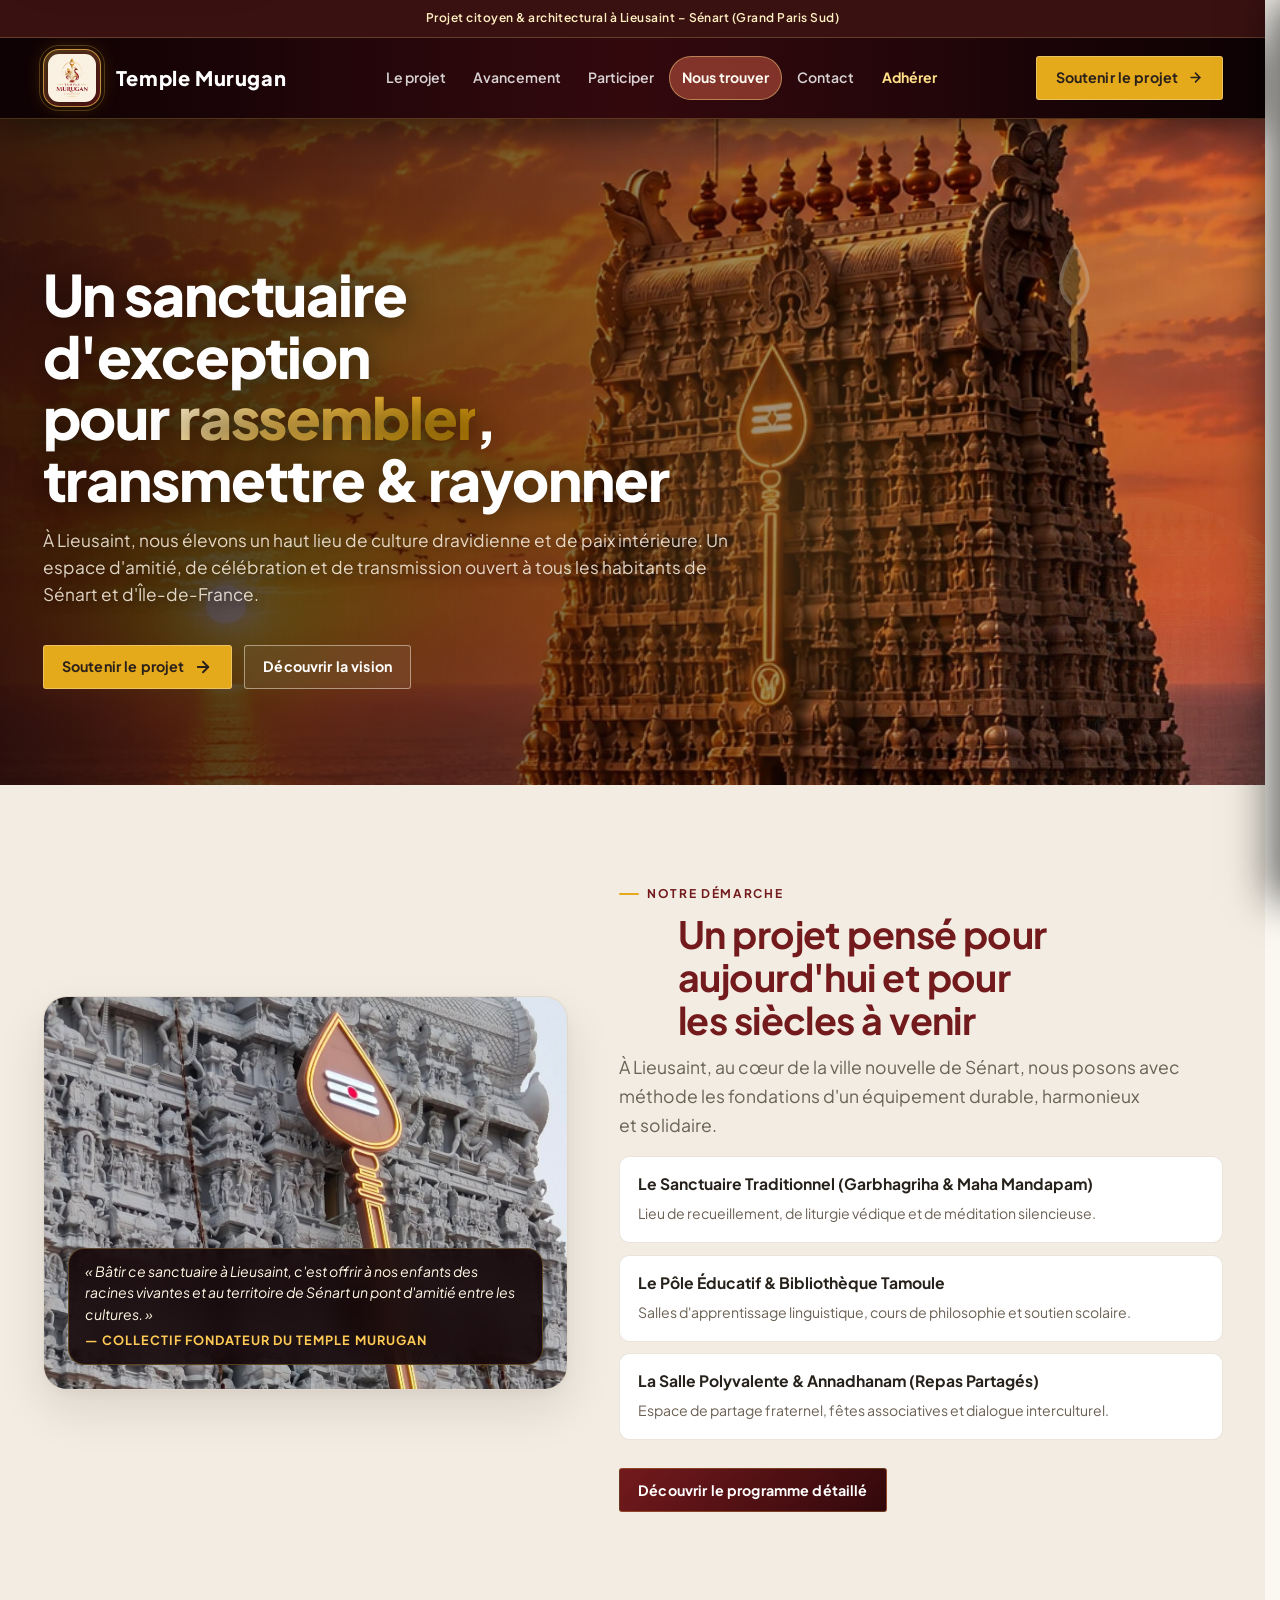
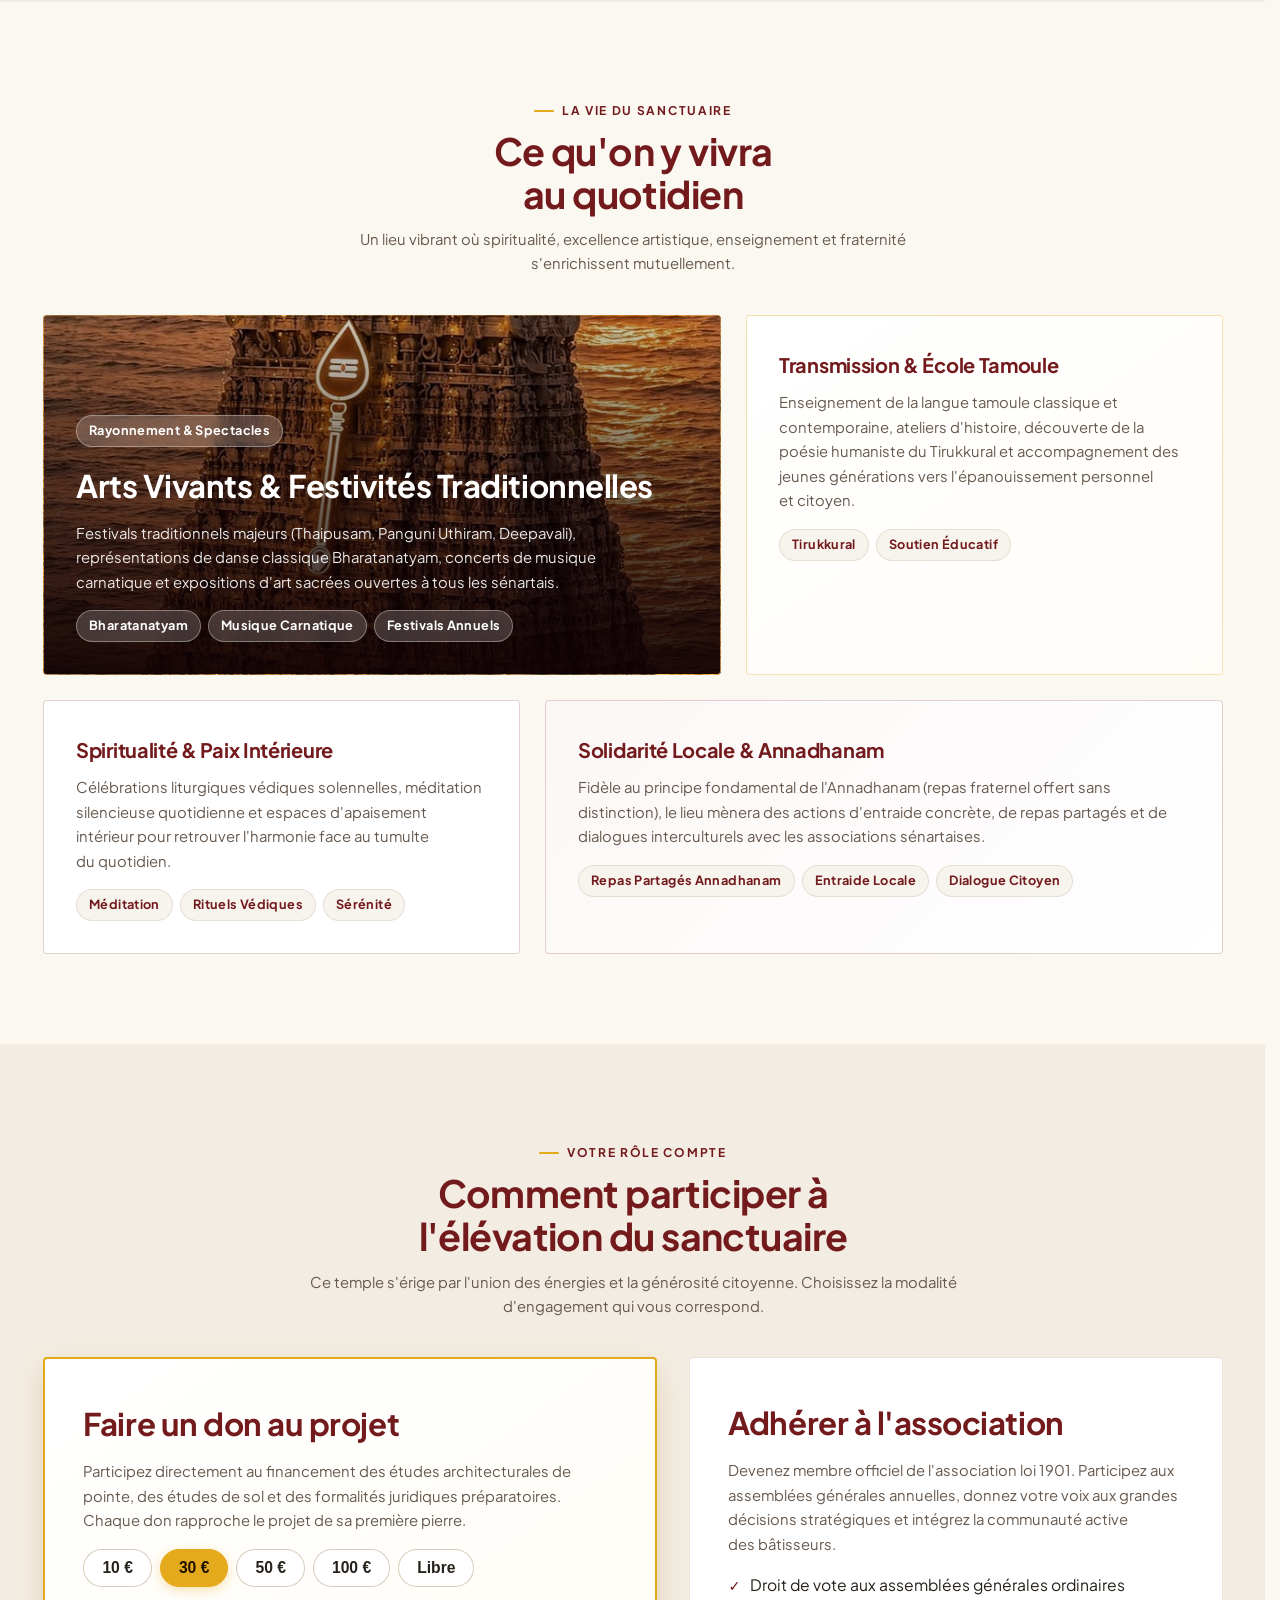
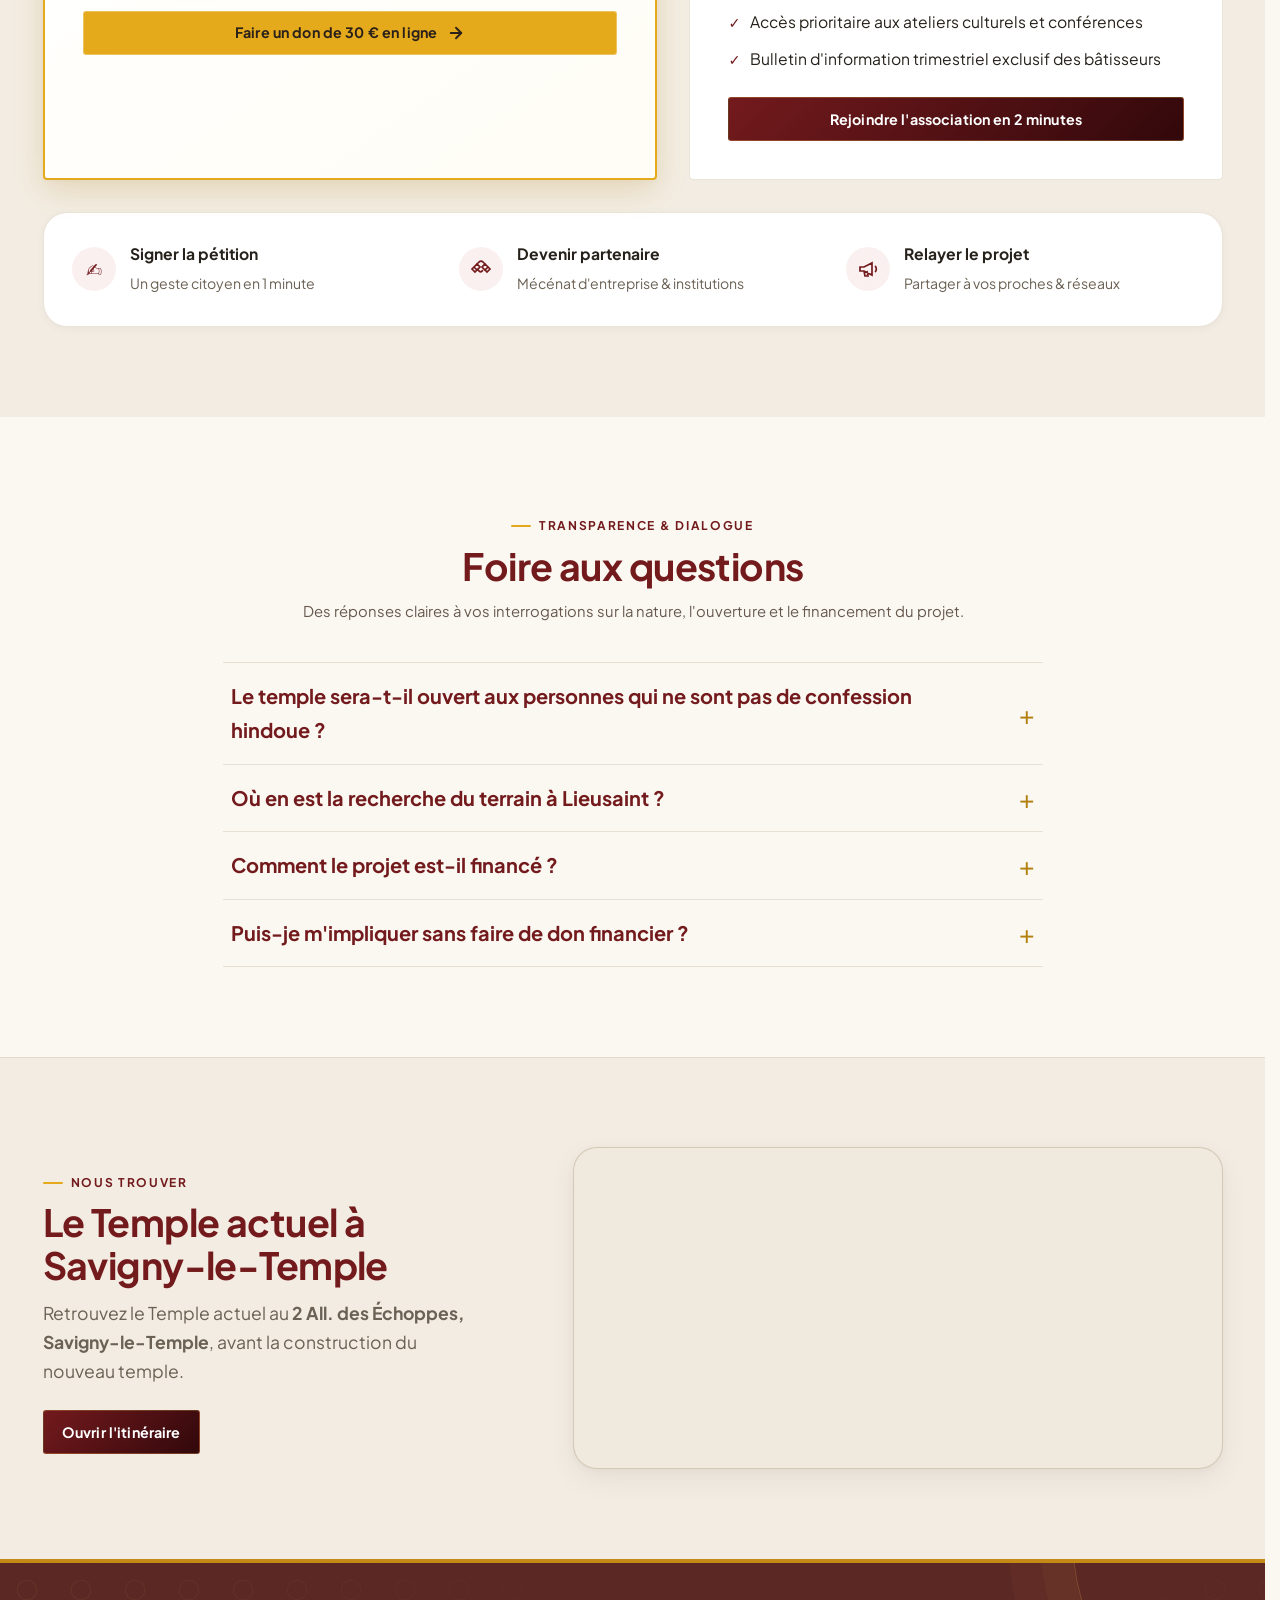
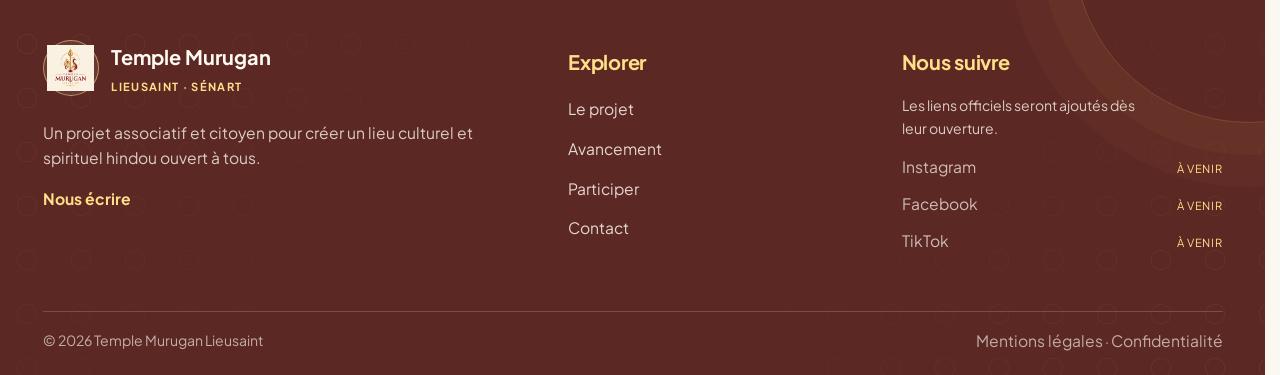
==== commit 97017a60: "Mise à jour du site Temple Murugan" ====
--- a/index.html
+++ b/index.html
@@ -60,13 +60,12 @@
 <header class="site" id="header">
   <div class="wrap bar">
     <!-- Identité principale : Logo royal + nom net, sans surcharge -->
-    <a class="brand" href="index.html" aria-label="Temple Murugan Lieusaint — Retour à l'accueil">
+    <a class="brand" href="index.html" aria-label="Temple Murugan &mdash; Retour a l'accueil">
       <div class="brand-emblem-wrap">
         <img class="brand-logo" src="assets/img/logo-dore-murugan.png" alt="Emblème royal du Temple Murugan Lieusaint" width="54" height="54" loading="eager" fetchpriority="high">
       </div>
       <div class="brand-identity">
         <span class="brand-main">Temple Murugan</span>
-        <span class="brand-sub">Lieusaint · Sénart</span>
       </div>
     </a>
 
@@ -75,7 +74,7 @@
       <a class="nav-link" href="projet.html" data-i18n="nav_projet">Le projet</a>
       <a class="nav-link" href="avancement.html" data-i18n="nav_avanc">Avancement</a>
       <a class="nav-link" href="participer.html" data-i18n="nav_part">Participer</a>
-      <a class="nav-link" href="contact.html" data-i18n="nav_contact">Contact</a>
+      <a class="nav-link" href="index.html#location-title">Nous trouver</a> <a class="nav-link" href="contact.html" data-i18n="nav_contact">Contact</a>
       <a class="nav-link header-join" href="adhesion.html" data-i18n="btn_join">Adhérer</a>
     </nav>
 
@@ -135,9 +134,15 @@
       </a>
     </li>
     <li>
+      <a class="drawer-nav-link" href="index.html#location-title">
+        <span>Nous trouver</span>
+        <span class="drawer-nav-number">04</span>
+      </a>
+    </li>
+    <li>
       <a class="drawer-nav-link" href="contact.html">
         <span>Contact</span>
-        <span class="drawer-nav-number">04</span>
+        <span class="drawer-nav-number">05</span>
       </a>
     </li>
   </ul>
@@ -179,6 +184,12 @@
 
     <!-- Halo d'or sacré pulsant derrière le Gopuram -->
     <div class="hero-ambient-glow" aria-hidden="true"></div>
+    <div class="identity-motif identity-vel" aria-hidden="true">
+      <svg viewBox="0 0 24 48" fill="none" xmlns="http://www.w3.org/2000/svg">
+        <path d="M12 2 C8 9 5 16 12 21 C19 16 16 9 12 2 Z" fill="#F2B84B" stroke="#FFF0C2" stroke-width="1.2"/>
+        <line x1="12" y1="21" x2="12" y2="45" stroke="#F2B84B" stroke-width="2" stroke-linecap="round"/>
+      </svg>
+    </div>
 
     <!-- Scrim cinématique multi-stop préservant l'éclat du temple et garantissant la lisibilité -->
     <div class="hero-scrim" aria-hidden="true"></div>
@@ -214,82 +225,9 @@
         </div>
 
         <!-- Cartes de prestige flottantes : profondeur et réassurance sans débordement -->
-        <div class="hero-trust-cards" aria-label="Piliers majeurs du projet">
-          <div class="hero-trust-card">
-            <div class="trust-card-title">
-              <svg class="trust-icon" viewBox="0 0 24 24" fill="none" stroke="currentColor" stroke-width="1.6" aria-hidden="true"><path d="M3 20h18M5 20v-8h14v8M3 12l9-7 9 7M8 15v5M12 15v5M16 15v5"/></svg>
-              <span>Édifice Dravidien</span>
-            </div>
-            <p class="trust-card-desc">Fidélité au Vastu Shastra et élégance des sculptures séculaires.</p>
-          </div>
-
-          <div class="hero-trust-card">
-            <div class="trust-card-title">
-              <svg class="trust-icon" viewBox="0 0 24 24" fill="none" stroke="currentColor" stroke-width="1.6" aria-hidden="true"><path d="m8 12 2.2 2.2a2 2 0 0 0 2.8 0l1-1M5 10l3-3 3 3-3 3zM19 10l-3-3-3 3 3 3z"/></svg>
-              <span>Ouvert à Tous</span>
-            </div>
-            <p class="trust-card-desc">Concorde républicaine, dialogue culturel et accueil chaleureux.</p>
-          </div>
-
-          <div class="hero-trust-card">
-            <div class="trust-card-title">
-              <span aria-hidden="true">✦</span>
-              <span>Élan Citoyen</span>
-            </div>
-            <p class="trust-card-desc">100% financé par des dons privés, mécénat et souscriptions.</p>
-          </div>
-        </div>
-
       </div>
     </div>
   </section>
-
-  <!-- ── 2. SECTION FONDATIONS : CADRE CHAUD & RYTHME VISUEL ── -->
-  <section class="block section-foundations" aria-labelledby="fondations-h">
-    <div class="wrap">
-      <div class="section-head">
-        <p class="eyebrow">Les Piliers Fondateurs</p>
-        <h2 class="title" id="fondations-h">Une vision équilibrée entre mémoire et avenir</h2>
-        <p class="lead">Le Temple Murugan de Lieusaint s'appuie sur trois fondations majeures qui guident chaque choix architectural et associatif.</p>
-      </div>
-
-      <!-- Triptyque asymétrique sculpté avec micro-animations -->
-      <div class="triptych-grid">
-        <!-- Pilier 1 : Rayonnement et patrimoine architectural -->
-        <article class="triptych-card highlight">
-          <div class="triptych-badge" aria-hidden="true">01</div>
-          <h3>Patrimoine & Beauté Dravidienne</h3>
-          <p>Un ensemble architectural fidèle aux règles séculaires du Vastu Shastra et de l'art dravidien. Édifié en concertation avec des architectes qualifiés, il enrichira le paysage urbain sénartais d'un patrimoine d'une élégance rare.</p>
-        </article>
-
-        <!-- Pilier 2 : Fraternité et ouverture à la cité -->
-        <article class="triptych-card">
-          <div class="triptych-badge" aria-hidden="true">02</div>
-          <h3>Ouverture & Vivre-Ensemble</h3>
-          <p>Un espace laïquement respectueux des valeurs républicaines et chaleureusement ouvert à tous les habitants de Lieusaint et d'Île-de-France. Ici, la curiosité et l'amitié entre communautés sont au cœur de l'accueil.</p>
-        </article>
-
-        <!-- Pilier 3 : Transmission aux nouvelles générations -->
-        <article class="triptych-card">
-          <div class="triptych-badge" aria-hidden="true">03</div>
-          <h3>Transmission & Éducation</h3>
-          <p>Offrir aux jeunes générations les clés d'un héritage millénaire : cours de langue tamoule, ateliers d'histoire, pratique de la danse Bharatanatyam et de la musique carnatique pour construire des ponts d'avenir.</p>
-        </article>
-      </div>
-    </div>
-  </section>
-
-  <!-- Séparateur ornemental Vel doré sacré -->
-  <div class="vel-divider" aria-hidden="true">
-    <span class="vel-divider-line"></span>
-    <span class="vel-icon">
-      <svg viewBox="0 0 24 48" fill="none" xmlns="http://www.w3.org/2000/svg">
-        <path d="M12 2 C8 9 5 16 12 21 C19 16 16 9 12 2 Z" fill="#FFCB55" stroke="#FFA53A" stroke-width="1.5"/>
-        <line x1="12" y1="21" x2="12" y2="44" stroke="#FFCB55" stroke-width="2.5" stroke-linecap="round"/>
-      </svg>
-    </span>
-    <span class="vel-divider-line"></span>
-  </div>
 
   <!-- ── 3. SECTION DÉMARCHE & ESPACES : SHOWCASE ÉDITORIAL LUXE ── -->
   <section class="block section-ivory" aria-labelledby="demarche-h">
@@ -339,91 +277,6 @@
         <div style="padding-top: var(--s-3);">
           <a class="btn btn-rouge" href="projet.html">Découvrir le programme détaillé</a>
         </div>
-      </div>
-    </div>
-  </section>
-
-  <!-- ── 4. SECTION SOMBRE (BORDEAUX SACRÉ & OR) : ROADMAP & JALONS ── -->
-  <section class="block section-dark" aria-labelledby="roadmap-h">
-    <div class="wrap roadmap-container">
-      <!-- Colonne gauche : Contexte & Appel à mobilisation -->
-      <div>
-        <p class="eyebrow">Où en sommes-nous</p>
-        <h2 class="title" id="roadmap-h">Le temple se bâtit pas à pas, avec chacun de vous</h2>
-        <p class="lead" style="color: rgba(255, 255, 255, 0.88); margin-block-end: var(--s-5);">
-          Chaque étape franchie avec transparence et concertation renforce la crédibilité du projet auprès de la municipalité, de Grand Paris Sud et de nos partenaires techniques.
-        </p>
-        <div style="display:flex; flex-direction:column; gap: var(--s-3); align-items:flex-start;">
-          <a class="btn btn-gold btn-shine" href="participer.html#petition" data-cfg="petitionUrl">
-            <span>Signer la pétition citoyenne</span>
-          </a>
-          <a class="btn btn-glass" href="avancement.html">Voir le calendrier complet</a>
-        </div>
-      </div>
-
-      <!-- Colonne droite : Parcours des Jalons Interactifs -->
-      <div>
-        <ol class="roadmap-stream" aria-label="Étapes d'avancement du projet">
-          <!-- Étape 1 : Terminée -->
-          <li class="roadmap-item done">
-            <div class="roadmap-dot" aria-hidden="true">✓</div>
-            <div class="roadmap-content">
-              <div class="roadmap-header">
-                <span class="roadmap-title">Structuration de l'Association</span>
-                <span class="roadmap-tag tag-done">Terminé</span>
-              </div>
-              <p class="roadmap-desc">Création de l'association loi 1901 à Lieusaint et constitution d'une équipe fondatrice collégiale et dévouée.</p>
-            </div>
-          </li>
-
-          <!-- Étape 2 : En cours (Pétition) -->
-          <li class="roadmap-item active">
-            <div class="roadmap-dot" aria-hidden="true">✦</div>
-            <div class="roadmap-content">
-              <div class="roadmap-header">
-                <span class="roadmap-title">Pétition de Soutien Citoyen</span>
-                <span class="roadmap-tag tag-active">En cours</span>
-              </div>
-              <p class="roadmap-desc">Mobilisation citoyenne cruciale pour prouver l'adhésion populaire et l'attente réelle du sanctuaire sur le territoire.</p>
-            </div>
-          </li>
-
-          <!-- Étape 3 : En cours (Architecture) -->
-          <li class="roadmap-item active">
-            <div class="roadmap-dot" aria-hidden="true">⬡</div>
-            <div class="roadmap-content">
-              <div class="roadmap-header">
-                <span class="roadmap-title">Conception & Esquisses Architectes</span>
-                <span class="roadmap-tag tag-active">En cours</span>
-              </div>
-              <p class="roadmap-desc">Définition du cahier des charges volumétrique, paysager et environnemental avec l'équipe de maîtrise d'œuvre.</p>
-            </div>
-          </li>
-
-          <!-- Étape 4 : À venir -->
-          <li class="roadmap-item upcoming">
-            <div class="roadmap-dot" aria-hidden="true">4</div>
-            <div class="roadmap-content">
-              <div class="roadmap-header">
-                <span class="roadmap-title">Campagne de Mécénat & Fonds de Dotation</span>
-                <span class="roadmap-tag tag-soon">À venir</span>
-              </div>
-              <p class="roadmap-desc">Ouverture des souscriptions citoyennes et recherche de mécènes pour financer le dépôt du permis de construire.</p>
-            </div>
-          </li>
-
-          <!-- Étape 5 : À venir -->
-          <li class="roadmap-item upcoming">
-            <div class="roadmap-dot" aria-hidden="true">5</div>
-            <div class="roadmap-content">
-              <div class="roadmap-header">
-                <span class="roadmap-title">Pose de la Première Pierre & Édification</span>
-                <span class="roadmap-tag tag-soon">À venir</span>
-              </div>
-              <p class="roadmap-desc">Bénédiction inaugurale du terrain et démarrage des travaux sous la supervision des sculpteurs dravidiens traditionnels.</p>
-            </div>
-          </li>
-        </ol>
       </div>
     </div>
   </section>
@@ -632,8 +485,8 @@
   <div class="wrap location-grid">
     <div class="location-copy">
       <p class="eyebrow">Nous trouver</p>
-      <h2 class="title" id="location-title">Le Temple à Savigny-le-Temple</h2>
-      <p class="lead">Retrouvez le projet au <strong>2 All. des Échoppes, Savigny-le-Temple</strong>.</p>
+      <h2 class="title" id="location-title">Le Temple actuel à Savigny-le-Temple</h2>
+      <p class="lead">Retrouvez le Temple actuel au <strong>2 All. des Échoppes, Savigny-le-Temple</strong>, avant la construction du nouveau temple.</p>
       <a class="btn btn-rouge" href="https://www.openstreetmap.org/search?query=2%20All.%20des%20%C3%89choppes%20Savigny-le-Temple" target="_blank" rel="noopener noreferrer">
         Ouvrir l'itinéraire
       </a>
@@ -654,60 +507,37 @@
      PIED DE PAGE DU SITE (DUSK SACRÉ & OR)
      ============================================================ -->
 <footer class="site" role="contentinfo">
-  <div class="wrap">
-    <div class="kudu footer-kudu" aria-hidden="true"></div>
-
-    <div class="cols">
-      <!-- Colonne 1 : Présentation & Vocation -->
-      <div>
-        <div style="display:flex; align-items:center; gap:12px; margin-bottom:16px;">
-          <img src="assets/img/logo-dore-murugan.png" alt="" width="48" height="48" style="border-radius:50%; border:1.5px solid rgba(255,203,85,0.4);" aria-hidden="true">
-          <div>
-            <h2 style="margin:0; font-size:var(--fs-md); color:#FFFFFF;">Temple Murugan</h2>
-            <span style="font-size:var(--fs-2xs); color:var(--or-400); letter-spacing:0.12em; text-transform:uppercase; font-weight:700;">Lieusaint · Sénart</span>
-          </div>
-        </div>
-        <p>Projet associatif et citoyen pour la création d'un sanctuaire culturel et spirituel hindou à Lieusaint – Sénart. Un lieu de mémoire, de dialogue et d'enrichissement mutuel ouvert à tous.</p>
-        <p><a class="js-mail" href="contact.html">Nous écrire par e-mail</a></p>
-      </div>
-
-      <!-- Colonne 2 : Plan du Site -->
-      <div>
-        <h2>Navigation</h2>
-        <ul>
-          <li><a href="projet.html">Le projet</a></li>
-          <li><a href="avancement.html">Avancement</a></li>
-          <li><a href="participer.html">Participer</a></li>
-          <li><a href="adhesion.html">Adhérer à l'association</a></li>
-          <li><a href="don.html">Faire un don</a></li>
-          <li><a href="contact.html">Contact</a></li>
-        </ul>
-      </div>
-
-      <!-- Colonne 3 : Communauté & Réseaux -->
-      <div>
-        <h2>Rejoindre la Communauté</h2>
-        <ul>
-          <li data-social="instagram"><a data-social="instagram" href="#">Instagram</a></li>
-          <li data-social="facebook"><a data-social="facebook" href="#">Facebook</a></li>
-          <li data-social="youtube"><a data-social="youtube" href="#">YouTube</a></li>
-          <li data-social="tiktok"><a data-social="tiktok" href="#">TikTok</a></li>
-        </ul>
-        <p style="margin-top:var(--s-4); font-size:var(--fs-xs); color:rgba(255,223,136,0.7);">
-          Association régie par la loi du 1er juillet 1901.<br>
-          Enregistrée en préfecture de Seine-et-Marne.
-        </p>
-      </div>
-    </div>
-
-    <!-- Mentions légales & Droits -->
-    <div class="copy">
-      <span>© 2026 Temple Murugan Lieusaint — Tous droits réservés</span>
-      <div>
-        <a href="mentions-legales.html">Mentions légales</a> ·
-        <a href="confidentialite.html">Politique de confidentialité</a>
-      </div>
-    </div>
+  <div class="wrap footer-inner">
+    <div class="footer-brand">
+      <a class="footer-brand-link" href="index.html" aria-label="Temple Murugan Lieusaint &mdash; Accueil">
+        <span class="footer-logo-wrap"><img src="assets/img/logo-dore-murugan.png" alt="" width="56" height="56" aria-hidden="true"></span>
+        <span><strong>Temple Murugan</strong><small>Lieusaint &middot; S&eacute;nart</small></span>
+      </a>
+      <p>Un projet associatif et citoyen pour cr&eacute;er un lieu culturel et spirituel hindou ouvert &agrave; tous.</p>
+      <a class="footer-contact-link js-mail" href="contact.html">Nous &eacute;crire</a>
+    </div>
+    <nav class="footer-nav" aria-label="Navigation secondaire">
+      <h2>Explorer</h2>
+      <ul>
+        <li><a href="projet.html">Le projet</a></li>
+        <li><a href="avancement.html">Avancement</a></li>
+        <li><a href="participer.html">Participer</a></li>
+        <li><a href="contact.html">Contact</a></li>
+      </ul>
+    </nav>
+    <div class="footer-social" aria-labelledby="footer-social-title">
+      <h2 id="footer-social-title">Nous suivre</h2>
+      <p>Les liens officiels seront ajout&eacute;s d&egrave;s leur ouverture.</p>
+      <ul>
+        <li><span class="social-placeholder"><span>Instagram</span><small>&Agrave; venir</small></span></li>
+        <li><span class="social-placeholder"><span>Facebook</span><small>&Agrave; venir</small></span></li>
+        <li><span class="social-placeholder"><span>TikTok</span><small>&Agrave; venir</small></span></li>
+      </ul>
+    </div>
+  </div>
+  <div class="wrap footer-bottom">
+    <span>&copy; 2026 Temple Murugan Lieusaint</span>
+    <span><a href="mentions-legales.html">Mentions l&eacute;gales</a><span aria-hidden="true"> &middot; </span><a href="confidentialite.html">Confidentialit&eacute;</a></span>
   </div>
 </footer>
 
--- a/css/style.css
+++ b/css/style.css
@@ -264,19 +264,6 @@
   box-sizing: border-box;
   margin: 0;
   -webkit-tap-highlight-color: transparent;
-}
-
-.scroll-progress {
-  position: fixed;
-  inset: 0 0 auto;
-  z-index: 1000;
-  height: 3px;
-  width: 0;
-  pointer-events: none;
-  background: linear-gradient(90deg, var(--or-500), var(--or-300), var(--rouge-500));
-  box-shadow: 0 0 12px rgba(255, 203, 85, .7);
-  transform-origin: left center;
-  transition: width 120ms linear;
 }
 
 html {
@@ -2106,13 +2093,10 @@
    14. FOOTER NOBLE & COMPLET (DUSK SACRÉ & OR)
    ============================================================ */
 footer.site {
-  background:
-    radial-gradient(circle at 8% 12%, rgba(229, 169, 28, .17), transparent 18rem),
-    radial-gradient(circle at 92% 84%, rgba(115, 26, 29, .65), transparent 24rem),
-    linear-gradient(145deg, #190405, var(--rouge-950) 55%, #260608);
+  background: var(--color-brown);
   color: #FAF6EE;
-  padding-block: var(--s-8) var(--s-6);
-  border-block-start: 1px solid rgba(255, 203, 85, 0.18);
+  padding-block: clamp(2.75rem, 6vw, 5rem) 1.25rem;
+  border-block-start: 4px solid var(--color-saffron);
   position: relative;
   isolation: isolate;
   overflow: hidden;
@@ -2167,6 +2151,126 @@
   backdrop-filter: blur(10px);
   -webkit-backdrop-filter: blur(10px);
 }
+
+footer.site .footer-inner {
+  display: grid;
+  grid-template-columns: minmax(0, 1.4fr) minmax(10rem, 0.8fr) minmax(12rem, 1fr);
+  gap: clamp(2rem, 6vw, 5rem);
+  align-items: start;
+}
+
+footer.site .footer-brand-link {
+  display: inline-flex;
+  align-items: center;
+  gap: 0.8rem;
+  color: #fffaf1;
+  text-decoration: none;
+}
+
+footer.site .footer-logo-wrap {
+  display: grid;
+  place-items: center;
+  width: 3.5rem;
+  height: 3.5rem;
+  border: 1px solid rgba(255, 223, 136, 0.55);
+  border-radius: 50%;
+  background: rgba(255, 250, 241, 0.08);
+}
+
+footer.site .footer-logo-wrap img {
+  width: 2.9rem;
+  height: 2.9rem;
+  object-fit: contain;
+}
+
+footer.site .footer-brand-link strong,
+footer.site .footer-brand-link small {
+  display: block;
+}
+
+footer.site .footer-brand-link strong {
+  font-size: var(--fs-md);
+}
+
+footer.site .footer-brand-link small {
+  margin-top: 0.2rem;
+  color: #ffdf88;
+  font-size: var(--fs-3xs);
+  font-weight: 700;
+  letter-spacing: 0.12em;
+  text-transform: uppercase;
+}
+
+footer.site .footer-brand > p {
+  max-width: 34rem;
+  margin-block: 1.25rem 0.8rem;
+}
+
+footer.site .footer-contact-link {
+  color: #ffdf88;
+  font-weight: 700;
+}
+
+footer.site .footer-nav,
+footer.site .footer-social {
+  padding-block-start: 0.35rem;
+}
+
+footer.site .footer-nav h2,
+footer.site .footer-social h2 {
+  margin-block-end: 0.9rem;
+}
+
+footer.site .footer-social > p {
+  max-width: 25ch;
+  margin-block-end: 0.9rem;
+  font-size: var(--fs-xs);
+}
+
+footer.site .social-placeholder {
+  display: flex;
+  align-items: baseline;
+  justify-content: space-between;
+  gap: 1rem;
+  color: rgba(250, 246, 238, 0.72);
+  font-size: var(--fs-sm);
+}
+
+footer.site .social-placeholder small {
+  color: #ffdf88;
+  font-size: var(--fs-3xs);
+  letter-spacing: 0.06em;
+  text-transform: uppercase;
+}
+
+footer.site .footer-bottom {
+  display: flex;
+  justify-content: space-between;
+  gap: 1rem;
+  flex-wrap: wrap;
+  margin-block-start: clamp(2rem, 5vw, 3.5rem);
+  padding-block-start: 1rem;
+  border-block-start: 1px solid rgba(255, 250, 241, 0.18);
+  color: rgba(250, 246, 238, 0.65);
+  font-size: var(--fs-xs);
+}
+
+footer.site .footer-bottom a {
+  color: inherit;
+}
+
+@media (max-width: 700px) {
+  footer.site .footer-inner {
+    grid-template-columns: 1fr;
+    gap: 2rem;
+  }
+
+  footer.site .footer-nav,
+  footer.site .footer-social {
+    padding-block-start: 1.25rem;
+    border-block-start: 1px solid rgba(255, 250, 241, 0.16);
+  }
+}
 footer.site h2 {
   font-family: var(--font-heading);
   font-size: var(--fs-md);
@@ -2452,6 +2556,15 @@
   outline: none;
   border-color: var(--or-500);
   box-shadow: 0 0 0 4px rgba(229, 169, 28, .14);
+}
+
+.contact-form select,
+.contact-form select option {
+  font-family: var(--font-sans);
+  font-size: var(--fs-sm);
+  font-weight: 500;
+  line-height: 1.4;
+  color: var(--sable-800);
 }
 .contact-form .check {
   display: flex;
@@ -2864,7 +2977,6 @@
   .btn:hover, .triptych-card:hover, .bento-card:hover { transform: none; }
   .hero-ambient-glow,
   .hero-bg-img { animation: none; transition: none; transform: none; }
-  .scroll-progress { transition: none; }
 }
 
 /* ============================================================
@@ -3018,3 +3130,1194 @@
   }
   .btn::after { display: none; }
 }
+/* ============================================================
+   18. HARMONISATION UX/UI — HIÉRARCHIE, RESPIRATION & RESPONSIVE
+   ============================================================ */
+:root {
+  --max-width: 1180px;
+  --section-py: clamp(3.25rem, 7vw, 6rem);
+  --surface: #fbf8f2;
+  --surface-raised: #ffffff;
+  --surface-subtle: #f3ede4;
+  --text: #2b211b;
+  --text-2: #66584d;
+  --heading: #731a1d;
+  --border: rgba(115, 26, 29, 0.14);
+  --border-strong: rgba(115, 26, 29, 0.26);
+  --gold-accent: #b2800d;
+}
+
+body {
+  font-size: clamp(1rem, 0.96rem + 0.18vw, 1.08rem);
+  line-height: 1.72;
+}
+
+.wrap {
+  width: min(var(--max-width), calc(100% - clamp(2rem, 6vw, 6rem)));
+}
+
+.section-head {
+  max-width: 46rem;
+  margin-inline: auto;
+  text-align: center;
+}
+
+.section-head .lead,
+.section-lead {
+  max-width: 62ch;
+  margin-inline: auto;
+  color: var(--text-2);
+}
+
+.title,
+.section-head .title {
+  max-width: 18ch;
+  margin-inline: auto;
+  font-size: clamp(1.75rem, 1.35rem + 1.25vw, 2.7rem);
+  line-height: 1.14;
+}
+
+.triptych-grid,
+.hero-trust-cards {
+  gap: clamp(0.75rem, 2vw, 1.5rem);
+}
+
+.triptych-card {
+  padding: clamp(1.35rem, 2vw, 2rem);
+  border: 1px solid rgba(115, 26, 29, 0.14);
+  border-radius: var(--radius);
+  box-shadow: 0 8px 24px rgba(32, 5, 7, 0.05);
+}
+
+.triptych-card p,
+.hero-trust-card p {
+  color: var(--text-2);
+  line-height: 1.65;
+}
+
+.hero-trust-cards {
+  grid-template-columns: repeat(3, minmax(0, 1fr));
+  margin-block-start: var(--s-5);
+  padding-block-start: var(--s-4);
+}
+
+.hero-trust-card {
+  padding: 1rem 1.1rem;
+  border: 0;
+  border-top: 2px solid rgba(255, 203, 85, 0.7);
+  border-radius: 0;
+  background: rgba(20, 3, 4, 0.36);
+  box-shadow: none;
+  backdrop-filter: none;
+}
+
+.hero-trust-card:hover {
+  transform: none;
+  background: rgba(20, 3, 4, 0.48);
+}
+
+.trust-card-title {
+  font-size: var(--fs-sm);
+  line-height: 1.35;
+}
+
+.trust-card-desc {
+  font-size: var(--fs-xs);
+}
+
+nav.main-desktop,
+nav.main {
+  gap: 0.2rem;
+  padding: 3px;
+  border: 0;
+  background: transparent;
+  box-shadow: none;
+  backdrop-filter: none;
+}
+
+.nav-link,
+nav.main a {
+  padding: 0.6rem 0.75rem;
+  font-size: var(--fs-xs);
+}
+
+.header-cta {
+  min-height: 42px;
+  padding-inline: 1rem;
+}
+
+.btn {
+  min-height: 46px;
+  padding-inline: 1.15rem;
+  border-radius: var(--radius-sm);
+  font-size: var(--fs-sm);
+}
+
+.block {
+  padding-block: var(--section-py);
+}
+
+.prose {
+  max-width: 72ch;
+  margin-inline: auto;
+  font-size: var(--fs-base);
+  line-height: 1.78;
+}
+
+footer.site .cols {
+  gap: clamp(1.5rem, 4vw, 3.5rem);
+}
+
+@media (max-width: 860px) {
+  .wrap {
+    width: min(100% - 2rem, var(--max-width));
+  }
+
+  .hero-trust-cards {
+    grid-template-columns: 1fr;
+    margin-block-start: var(--s-4);
+  }
+
+  .hero-trust-card {
+    display: grid;
+    grid-template-columns: minmax(0, 0.8fr) minmax(0, 1.2fr);
+    gap: 0.75rem;
+    align-items: start;
+    padding: 0.85rem 0;
+  }
+
+  .hero-trust-card p {
+    margin: 0;
+  }
+
+  .section-head {
+    text-align: left;
+  }
+
+  .section-head .title,
+  .section-head .lead {
+    margin-inline: 0;
+  }
+
+  .title,
+  .section-head .title {
+    max-width: 24ch;
+  }
+}
+
+/* ============================================================
+   19. SECONDE PASSE EDITORIALE — RYTHME & MOBILE
+   ============================================================ */
+.hero-pillars-editorial {
+  display: grid;
+  grid-template-columns: minmax(0, 1.35fr) minmax(15rem, 0.65fr);
+  gap: clamp(1.5rem, 4vw, 4rem);
+  margin-block-start: clamp(2rem, 4vw, 3.5rem);
+  padding-block-start: clamp(1rem, 2vw, 1.5rem);
+  border-block-start: 1px solid rgba(255, 255, 255, 0.18);
+}
+
+.hero-pillar-feature {
+  max-width: 38rem;
+  padding-inline-end: clamp(0rem, 2vw, 2rem);
+}
+
+.hero-pillar-feature h2 {
+  max-width: 14ch;
+  margin-block: 0.35rem 0.65rem;
+  color: #fff;
+  font-size: clamp(1.35rem, 1rem + 1vw, 2rem);
+  line-height: 1.12;
+}
+
+.hero-pillar-feature > p:last-child {
+  max-width: 50ch;
+  color: rgba(255, 246, 232, 0.82);
+  font-size: var(--fs-sm);
+  line-height: 1.6;
+}
+
+.hero-pillar-index {
+  margin: 0;
+  color: var(--or-300);
+  font-size: var(--fs-2xs);
+  font-weight: 700;
+  letter-spacing: 0.12em;
+  text-transform: uppercase;
+}
+
+.hero-pillar-notes {
+  display: grid;
+  align-content: start;
+  gap: 0;
+}
+
+.hero-pillar-note {
+  display: grid;
+  grid-template-columns: 2rem minmax(0, 1fr);
+  gap: 0.75rem;
+  padding-block: 0.85rem;
+  border-block-end: 1px solid rgba(255, 255, 255, 0.15);
+}
+
+.hero-pillar-note:first-child {
+  padding-block-start: 0;
+}
+
+.hero-pillar-note:last-child {
+  border-block-end: 0;
+}
+
+.hero-pillar-note h3 {
+  margin-block-end: 0.2rem;
+  color: #fff;
+  font-family: var(--font-sans);
+  font-size: var(--fs-sm);
+  letter-spacing: 0;
+}
+
+.hero-pillar-note p {
+  margin: 0;
+  color: rgba(255, 246, 232, 0.7);
+  font-size: var(--fs-xs);
+  line-height: 1.5;
+}
+
+@media (max-width: 860px) {
+  :root {
+    --fs-base: clamp(0.94rem, 0.88rem + 0.28vw, 1.03rem);
+    --fs-sm: clamp(0.84rem, 0.8rem + 0.2vw, 0.94rem);
+    --fs-xs: clamp(0.76rem, 0.72rem + 0.18vw, 0.86rem);
+    --fs-md: clamp(1rem, 0.94rem + 0.3vw, 1.14rem);
+    --fs-lg: clamp(1.15rem, 1.05rem + 0.45vw, 1.35rem);
+    --fs-xl: clamp(1.3rem, 1.14rem + 0.8vw, 1.65rem);
+    --fs-2xl: clamp(1.55rem, 1.25rem + 1.2vw, 2.15rem);
+    --fs-3xl: clamp(1.9rem, 1.45rem + 2vw, 2.8rem);
+    --fs-hero: clamp(2rem, 1.45rem + 3.2vw, 3.5rem);
+    --section-py: clamp(2.75rem, 7vw, 4.5rem);
+  }
+
+  .hero-pillars-editorial {
+    grid-template-columns: 1fr;
+    gap: 1.25rem;
+    margin-block-start: 1.75rem;
+  }
+
+  .hero-pillar-feature {
+    padding-inline-end: 0;
+  }
+
+  .hero-pillar-feature h2 {
+    max-width: 20ch;
+    font-size: clamp(1.25rem, 4.5vw, 1.7rem);
+  }
+
+  .hero-pillar-feature > p:last-child {
+    max-width: 58ch;
+  }
+
+  .hero-pillar-note {
+    grid-template-columns: 1.75rem minmax(0, 1fr);
+    padding-block: 0.7rem;
+  }
+}
+
+@media (max-width: 520px) {
+  :root {
+    --fs-base: 0.96rem;
+    --fs-sm: 0.84rem;
+    --fs-xs: 0.76rem;
+    --fs-2xs: 0.68rem;
+    --section-py: 2.5rem;
+  }
+
+  .note {
+    min-height: 34px;
+    padding-block: 0.45rem;
+    font-size: 0.68rem;
+  }
+
+  .bar {
+    min-height: 60px;
+    padding-block: 0.35rem;
+  }
+
+  .brand-emblem-wrap,
+  .brand-logo-frame {
+    width: 44px;
+    height: 44px;
+    border-radius: 12px;
+  }
+
+  .brand-main,
+  .brand-text b {
+    font-size: 0.9rem;
+  }
+
+  .brand-sub,
+  .brand-tamil,
+  .brand-text span {
+    font-size: 0.62rem;
+    letter-spacing: 0.08em;
+  }
+
+  .hero-immersive {
+    min-height: min(760px, 100svh);
+    padding-block: 3.25rem 2.25rem;
+  }
+
+  .hero-title {
+    max-width: 15ch;
+    font-size: clamp(1.95rem, 8.6vw, 2.45rem);
+    line-height: 1.05;
+  }
+
+  .hero-desc {
+    max-width: 38ch;
+    font-size: 0.94rem;
+    line-height: 1.52;
+  }
+
+  .hero-actions {
+    gap: 0.55rem;
+    margin-block-start: 1.1rem;
+  }
+
+  .hero-actions .btn,
+  .btn {
+    min-height: 42px;
+    padding-inline: 0.9rem;
+    font-size: 0.84rem;
+  }
+
+  .hero-pillars-editorial {
+    margin-block-start: 1.4rem;
+    padding-block-start: 0.8rem;
+  }
+
+  .hero-pillar-feature h2 {
+    max-width: 18ch;
+    font-size: 1.22rem;
+  }
+
+  .hero-pillar-feature > p:last-child {
+    font-size: 0.82rem;
+    line-height: 1.5;
+  }
+
+  .hero-pillar-note h3 {
+    font-size: 0.84rem;
+  }
+
+  .hero-pillar-note p {
+    font-size: 0.76rem;
+  }
+
+  .page-head {
+    padding-block: 2.5rem 2.25rem;
+  }
+
+  .page-head h1 {
+    font-size: clamp(1.9rem, 8.5vw, 2.45rem);
+    line-height: 1.08;
+  }
+
+  .prose {
+    font-size: 0.96rem;
+    line-height: 1.66;
+  }
+
+  .section-head .title,
+  .title {
+    font-size: clamp(1.5rem, 6.5vw, 2rem);
+  }
+}
+
+/* ============================================================
+   20. PASSE SOBRIÉTÉ — SYSTÈME ÉDITORIAL CENTRALISÉ
+   ============================================================ */
+:root {
+  --type-h1: clamp(2.15rem, 1.65rem + 2.4vw, 4rem);
+  --type-h2: clamp(1.65rem, 1.35rem + 1.25vw, 2.55rem);
+  --type-h3: clamp(1.15rem, 1.02rem + 0.45vw, 1.45rem);
+  --type-body: clamp(0.98rem, 0.93rem + 0.2vw, 1.08rem);
+  --type-secondary: clamp(0.84rem, 0.8rem + 0.16vw, 0.96rem);
+  --type-caption: clamp(0.7rem, 0.67rem + 0.1vw, 0.78rem);
+  --type-nav: clamp(0.78rem, 0.74rem + 0.12vw, 0.9rem);
+  --type-button: clamp(0.82rem, 0.78rem + 0.14vw, 0.94rem);
+  --space-section: clamp(3rem, 6vw, 5.5rem);
+  --surface-editorial: #fbf8f2;
+  --surface-paper: #f2ece2;
+  --ink-editorial: #2b211b;
+  --ink-muted: #66584d;
+  --ink-red: #731a1d;
+  --line-editorial: rgba(115, 26, 29, 0.2);
+  --font-heading: "Plus Jakarta Sans", system-ui, -apple-system, BlinkMacSystemFont, "Segoe UI", sans-serif;
+  --color-ivory: #fbf8f2;
+  --color-paper: #f0e8dc;
+  --color-terracotta: #9a4034;
+  --color-orange: #d77832;
+  --color-saffron: #c58a16;
+  --color-brown: #2b211b;
+}
+
+body {
+  font-size: var(--type-body);
+  color: var(--ink-editorial);
+}
+
+h1,
+.hero-title,
+.page-head h1 {
+  font-size: var(--type-h1);
+}
+
+h2,
+.title {
+  font-size: var(--type-h2);
+}
+
+h3 {
+  font-size: var(--type-h3);
+}
+
+p,
+li,
+label,
+input,
+select,
+textarea {
+  font-size: inherit;
+}
+
+.section-light,
+.section-ivory,
+.section-foundations,
+.block:not(.section-dark):not(.section-light):not(.section-ivory):not(.section-foundations) {
+  background: var(--surface-editorial);
+  color: var(--ink-editorial);
+}
+
+.section-ivory,
+.section-foundations {
+  background: var(--surface-paper);
+}
+
+.section-light::before,
+.section-light::after,
+.section-ivory::before,
+.section-ivory::after,
+.section-foundations::before,
+.section-foundations::after,
+.section-dark::before,
+.section-dark::after,
+header.site::before,
+header.site::after {
+  display: none;
+}
+
+header.site {
+  background: #2b090b;
+  border-block-end: 1px solid rgba(255, 223, 136, 0.28);
+  box-shadow: none;
+  backdrop-filter: none;
+}
+
+.note {
+  min-height: 34px;
+  background: #3a1111;
+  border-block-end-color: rgba(255, 223, 136, 0.22);
+  font-size: var(--type-caption);
+}
+
+.note-badge,
+.hero-badge,
+.badge-dot-pulse,
+.badge-sep,
+.triptych-badge,
+.bento-icon,
+.bento-ornament,
+.trust-icon,
+.space-icon,
+.contact-hero-mark,
+.action-badge-top,
+.roadmap-dot,
+.roadmap-tag,
+.vel-divider,
+.kudu {
+  display: none !important;
+}
+
+/* La timeline éditoriale reste linéaire : aucun axe décoratif ne doit traverser le texte. */
+.roadmap-stream::before {
+  display: none !important;
+}
+
+/* En-tête commun : une barre temple plus lisible, avec un accent Vel discret. */
+header.site {
+  background: var(--color-brown);
+  border-block-end: 1px solid rgba(255, 223, 136, 0.3);
+  box-shadow: 0 8px 24px rgba(43, 33, 27, 0.14);
+}
+
+header.site::before {
+  opacity: 0.28;
+  background-image:
+    url("../assets/vel-red.svg"),
+    linear-gradient(90deg, transparent, rgba(255, 223, 136, 0.22), transparent);
+  background-repeat: no-repeat;
+  background-position: 8% 50%, center;
+  background-size: 1.1rem auto, 100% 1px;
+  mask-image: none;
+  -webkit-mask-image: none;
+}
+
+header.site::after {
+  top: auto;
+  right: 7%;
+  bottom: -1px;
+  width: 7rem;
+  height: 1px;
+  border-radius: 0;
+  background: var(--color-saffron);
+  filter: none;
+  opacity: 0.9;
+}
+
+header.site .nav-link[aria-current="page"],
+header.site nav.main a[aria-current="page"] {
+  color: #fffaf1;
+  background: rgba(154, 64, 52, 0.78);
+  border-color: rgba(255, 223, 136, 0.45);
+}
+
+header.site .header-cta,
+header.site .actions .btn {
+  box-shadow: 0 6px 16px rgba(43, 33, 27, 0.2);
+}
+
+footer.site {
+  background: var(--color-brown);
+  border-block-start-color: var(--color-saffron);
+}
+
+footer.site .cols {
+  display: none;
+}
+
+footer.site .footer-inner {
+  display: grid;
+  grid-template-columns: minmax(0, 1.4fr) minmax(10rem, 0.8fr) minmax(12rem, 1fr);
+  gap: clamp(2rem, 6vw, 5rem);
+  align-items: start;
+}
+
+footer.site .footer-brand-link {
+  display: inline-flex;
+  align-items: center;
+  gap: 0.8rem;
+  color: #fffaf1;
+  text-decoration: none;
+}
+
+footer.site .footer-logo-wrap {
+  display: grid;
+  place-items: center;
+  width: 3.5rem;
+  height: 3.5rem;
+  border: 1px solid rgba(255, 223, 136, 0.55);
+  border-radius: 50%;
+  background: rgba(255, 250, 241, 0.08);
+}
+
+footer.site .footer-logo-wrap img {
+  width: 2.9rem;
+  height: 2.9rem;
+  object-fit: contain;
+}
+
+footer.site .footer-brand-link strong,
+footer.site .footer-brand-link small {
+  display: block;
+}
+
+footer.site .footer-brand-link strong {
+  font-size: var(--fs-md);
+}
+
+footer.site .footer-brand-link small {
+  margin-top: 0.2rem;
+  color: #ffdf88;
+  font-size: var(--fs-3xs);
+  font-weight: 700;
+  letter-spacing: 0.12em;
+  text-transform: uppercase;
+}
+
+footer.site .footer-brand > p {
+  max-width: 34rem;
+  margin-block: 1.25rem 0.8rem;
+}
+
+footer.site .footer-contact-link {
+  color: #ffdf88;
+  font-weight: 700;
+}
+
+footer.site .footer-nav,
+footer.site .footer-social {
+  padding-block-start: 0.35rem;
+}
+
+footer.site .footer-nav h2,
+footer.site .footer-social h2 {
+  margin-block-end: 0.9rem;
+}
+
+footer.site .footer-social > p {
+  max-width: 25ch;
+  margin-block-end: 0.9rem;
+  font-size: var(--fs-xs);
+}
+
+footer.site .social-placeholder {
+  display: flex;
+  align-items: baseline;
+  justify-content: space-between;
+  gap: 1rem;
+  color: rgba(250, 246, 238, 0.72);
+  font-size: var(--fs-sm);
+}
+
+footer.site .social-placeholder small {
+  color: #ffdf88;
+  font-size: var(--fs-3xs);
+  letter-spacing: 0.06em;
+  text-transform: uppercase;
+}
+
+footer.site .footer-bottom {
+  display: flex;
+  justify-content: space-between;
+  gap: 1rem;
+  flex-wrap: wrap;
+  margin-block-start: clamp(2rem, 5vw, 3.5rem);
+  padding-block-start: 1rem;
+  border-block-start: 1px solid rgba(255, 250, 241, 0.18);
+  color: rgba(250, 246, 238, 0.65);
+  font-size: var(--fs-xs);
+}
+
+footer.site .footer-bottom a {
+  color: inherit;
+}
+
+@media (max-width: 700px) {
+  footer.site .footer-inner {
+    grid-template-columns: 1fr;
+    gap: 2rem;
+  }
+
+  footer.site .footer-nav,
+  footer.site .footer-social {
+    padding-block-start: 1.25rem;
+    border-block-start: 1px solid rgba(255, 250, 241, 0.16);
+  }
+}
+
+.hero-immersive {
+  min-height: clamp(540px, 74vh, 760px);
+  padding-block: clamp(3rem, 8vw, 6rem);
+}
+
+.identity-motif {
+  position: absolute;
+  z-index: 3;
+  pointer-events: none;
+  opacity: 0.42;
+}
+
+.identity-vel {
+  top: 18%;
+  right: 12%;
+  width: clamp(2.5rem, 6vw, 5rem);
+  filter: drop-shadow(0 3px 12px rgba(245, 184, 75, 0.3));
+}
+
+.identity-vel svg {
+  width: 100%;
+  height: auto;
+}
+
+.hero-immersive::after {
+  content: "";
+  position: absolute;
+  z-index: 2;
+  right: -4rem;
+  bottom: -6rem;
+  width: clamp(16rem, 30vw, 28rem);
+  aspect-ratio: 1;
+  background: url("../assets/img/murugan-paon.jpg") center / cover no-repeat;
+  opacity: 0.12;
+  mix-blend-mode: screen;
+  border-radius: 50%;
+  pointer-events: none;
+}
+
+.hero-scrim {
+  background: linear-gradient(90deg, rgba(20, 3, 4, 0.84), rgba(20, 3, 4, 0.42) 58%, rgba(20, 3, 4, 0.12));
+}
+
+.section-dark {
+  background: var(--color-terracotta);
+  color: #fffaf1;
+}
+
+.section-dark h1,
+.section-dark h2,
+.section-dark h3 {
+  color: #fffaf1;
+}
+
+.section-dark .lead,
+.section-dark .roadmap-desc {
+  color: rgba(255, 250, 241, 0.84);
+}
+
+.section-dark .eyebrow {
+  color: #fff0c2;
+}
+
+.action-card p[style] {
+  color: #fffaf1 !important;
+}
+
+.hero-title {
+  max-width: 16ch;
+  line-height: 1.08;
+  letter-spacing: -0.02em;
+}
+
+.hero-desc {
+  max-width: 54ch;
+  color: rgba(255, 246, 232, 0.84);
+  font-size: var(--type-body);
+  line-height: 1.58;
+}
+
+.hero-actions {
+  margin-block-start: 1.25rem;
+}
+
+.hero-pillars-editorial {
+  grid-template-columns: minmax(0, 1.2fr) minmax(14rem, 0.8fr);
+  margin-block-start: clamp(1.5rem, 3vw, 2.5rem);
+  border-block-start-color: rgba(255, 246, 232, 0.28);
+}
+
+.hero-pillar-feature h2 {
+  font-size: var(--type-h3);
+}
+
+.hero-pillar-feature > p:last-child,
+.hero-pillar-note p {
+  color: rgba(255, 246, 232, 0.78);
+  font-size: var(--type-secondary);
+}
+
+.triptych-card,
+.bento-card,
+.action-card,
+.contact-form-card,
+.contact-aside-card,
+.hero-trust-card {
+  border: 1px solid var(--line-editorial);
+  border-radius: 4px;
+  box-shadow: none;
+  transform: none;
+}
+
+.triptych-card:hover,
+.bento-card:hover,
+.action-card:hover,
+.contact-form-card:hover {
+  transform: none;
+  box-shadow: none;
+}
+
+.triptych-card::after,
+.bento-card::after,
+.action-card::after,
+.contact-form-card::after {
+  display: none !important;
+}
+
+.triptych-card p,
+.bento-card p,
+.action-card p,
+.contact-aside-card p {
+  color: var(--ink-muted);
+  font-size: var(--type-secondary);
+  line-height: 1.65;
+}
+
+.section-head {
+  margin-block-end: clamp(1.5rem, 3vw, 2.75rem);
+}
+
+.section-head .lead,
+.section-lead {
+  color: var(--ink-muted);
+  font-size: var(--type-secondary);
+}
+
+.eyebrow,
+.kicker {
+  color: var(--ink-red);
+  font-size: var(--type-caption);
+  letter-spacing: 0.14em;
+}
+
+.page-head .kicker {
+  color: var(--or-300);
+}
+
+.btn {
+  min-height: 44px;
+  border-radius: 3px;
+  box-shadow: none !important;
+  font-size: var(--type-button);
+  letter-spacing: 0.01em;
+}
+
+.btn-gold {
+  background: #e5a91c;
+  color: #2b211b;
+}
+
+.btn-glass {
+  background: rgba(255, 255, 255, 0.06);
+  border-color: rgba(255, 246, 232, 0.48);
+}
+
+.page-head {
+  background: #2b090b;
+  padding-block: clamp(3rem, 7vw, 5rem);
+}
+
+.page-head h1 {
+  line-height: 1.1;
+}
+
+footer.site {
+  background: #2b090b;
+  box-shadow: none;
+}
+
+footer.site .cols {
+  gap: clamp(1.5rem, 4vw, 3.5rem);
+}
+
+footer.site .cols p,
+footer.site .cols li,
+footer.site .copy {
+  font-size: var(--type-secondary);
+}
+
+*:not(.hero-bg-img) {
+  animation: none !important;
+}
+
+@media (max-width: 860px) {
+  :root {
+    --type-h1: clamp(1.95rem, 1.55rem + 1.9vw, 2.8rem);
+    --type-h2: clamp(1.5rem, 1.28rem + 1vw, 2.1rem);
+    --type-h3: clamp(1.08rem, 1rem + 0.3vw, 1.28rem);
+    --type-body: 0.96rem;
+    --type-secondary: 0.86rem;
+    --type-caption: 0.7rem;
+    --type-nav: 0.78rem;
+    --type-button: 0.84rem;
+    --space-section: 3rem;
+  }
+
+  .block {
+    padding-block: var(--space-section);
+  }
+
+  .hero-immersive {
+    min-height: min(720px, 100svh);
+    padding-block: 3rem 2rem;
+  }
+
+  .hero-pillars-editorial {
+    grid-template-columns: 1fr;
+  }
+
+  .triptych-grid {
+    gap: 1rem;
+  }
+
+  nav.main-desktop,
+  nav.main {
+    display: none;
+  }
+}
+
+@media (max-width: 393px) {
+  :root {
+    --type-h1: clamp(1.8rem, 8vw, 2.2rem);
+    --type-h2: clamp(1.4rem, 6.2vw, 1.8rem);
+    --type-h3: 1.04rem;
+    --type-body: 0.96rem;
+    --type-secondary: 0.84rem;
+    --type-caption: 0.66rem;
+    --type-button: 0.8rem;
+    --space-section: 2.5rem;
+  }
+
+  .hero-immersive {
+    min-height: 680px;
+    padding-block: 2.5rem 1.75rem;
+  }
+
+  .identity-vel {
+    top: 14%;
+    right: 9%;
+    width: 2.6rem;
+    opacity: 0.32;
+  }
+
+  .hero-immersive::after {
+    right: -5rem;
+    bottom: -2rem;
+    width: 15rem;
+    opacity: 0.08;
+  }
+
+  .hero-title {
+    max-width: 16ch;
+  }
+
+  .hero-desc {
+    line-height: 1.48;
+  }
+
+  .hero-pillars-editorial {
+    margin-block-start: 1.1rem;
+    gap: 0.8rem;
+  }
+
+  .hero-pillar-note {
+    padding-block: 0.55rem;
+  }
+
+  .page-head {
+    padding-block: 2.25rem 2rem;
+  }
+
+  .page-head h1 {
+    font-size: var(--type-h1) !important;
+  }
+}
+
+/* Cohérence de surfaces : la page Contact suit le même rythme clair que le reste du site. */
+header.site,
+footer.site {
+  background: #5c2824;
+}
+
+.contact-hero {
+  background: var(--color-terracotta);
+  color: #fffaf1;
+}
+
+.contact-hero::after {
+  display: none;
+}
+
+.contact-hero::before {
+  content: "";
+  position: absolute;
+  inset: 0 0 0 auto;
+  width: min(42%, 34rem);
+  background: url("../assets/img/murugan-paon.jpg") center / cover no-repeat;
+  opacity: 0.16;
+  mix-blend-mode: multiply;
+  pointer-events: none;
+}
+
+.contact-hero-inner {
+  position: relative;
+  z-index: 1;
+}
+
+.contact-identity-vel {
+  top: 20%;
+  right: 12%;
+  opacity: 0.68;
+}
+
+.contact-section {
+  background: var(--color-ivory);
+}
+
+.contact-aside-card,
+.contact-form-card {
+  background: var(--color-paper);
+  border: 1px solid var(--line-editorial);
+  border-radius: 4px;
+  box-shadow: none;
+}
+
+.contact-aside-card {
+  color: var(--color-brown);
+}
+
+.contact-aside-card h2,
+.contact-form-heading h2 {
+  color: var(--ink-red);
+}
+
+.contact-hero .contact-eyebrow {
+  color: #fff0c2;
+}
+
+.contact-section .contact-eyebrow {
+  color: var(--ink-red);
+}
+
+.contact-aside-card > p:not(.contact-eyebrow),
+.contact-form-heading > p:not(.contact-eyebrow) {
+  color: var(--ink-muted);
+}
+
+.contact-mail {
+  color: var(--ink-red);
+}
+
+.contact-icon,
+.contact-hero-mark,
+.contact-info-item > span {
+  display: none !important;
+}
+
+.contact-info-list {
+  gap: 0.75rem;
+}
+
+.contact-info-item {
+  background: transparent;
+  border-block-start: 1px solid var(--line-editorial);
+  border-radius: 0;
+  padding-inline: 0;
+}
+
+.contact-info-item strong,
+.contact-info-item small {
+  color: var(--color-brown);
+}
+
+/* Récit d'avancement : dates et faits, sans mécanique de badge. */
+.roadmap-stream {
+  display: grid;
+  gap: 0;
+  border: 0;
+  list-style: none;
+  margin: 0;
+  padding-inline: 0;
+}
+
+.roadmap-item {
+  display: block;
+  padding: clamp(1rem, 2vw, 1.5rem) 0;
+  border-block-start: 1px solid var(--line-editorial);
+}
+
+.roadmap-item:last-child {
+  border-block-end: 1px solid var(--line-editorial);
+}
+
+.roadmap-content {
+  padding: 0;
+}
+
+.roadmap-header {
+  display: block;
+}
+
+.roadmap-title {
+  display: block;
+  max-width: 42rem;
+  color: var(--ink-red);
+  font-family: var(--font-heading);
+  font-size: var(--type-h3);
+  line-height: 1.22;
+}
+
+.roadmap-desc {
+  max-width: 68ch;
+  margin-block-start: 0.45rem;
+  color: var(--ink-muted);
+  font-size: var(--type-secondary);
+  line-height: 1.65;
+}
+
+@media (max-width: 520px) {
+  .wrap {
+    width: min(100% - 1.5rem, var(--max-width));
+  }
+
+  .hero-title {
+    font-size: clamp(2rem, 9vw, 2.7rem);
+    line-height: 1.08;
+  }
+
+  .hero-desc {
+    font-size: var(--fs-base);
+  }
+
+  .hero-actions {
+    display: grid;
+    grid-template-columns: 1fr;
+  }
+
+  .hero-actions .btn {
+    width: 100%;
+  }
+
+  .hero-trust-card {
+    grid-template-columns: 1fr;
+    gap: 0.2rem;
+  }
+
+  .hero-trust-card p {
+    padding-inline-start: 0;
+  }
+
+  .triptych-card,
+  .bento-card,
+  .action-card,
+  .contact-form-card {
+    border-radius: var(--radius-sm);
+  }
+
+  .page-head {
+    padding-block: 3.25rem 2.75rem;
+  }
+
+  .page-head h1 {
+    font-size: clamp(2rem, 10vw, 2.8rem);
+  }
+}
+
+@media (prefers-reduced-motion: reduce) {
+  *,
+  *::before,
+  *::after {
+    animation-duration: 0.01ms !important;
+    animation-iteration-count: 1 !important;
+    scroll-behavior: auto !important;
+    transition-duration: 0.01ms !important;
+  }
+}
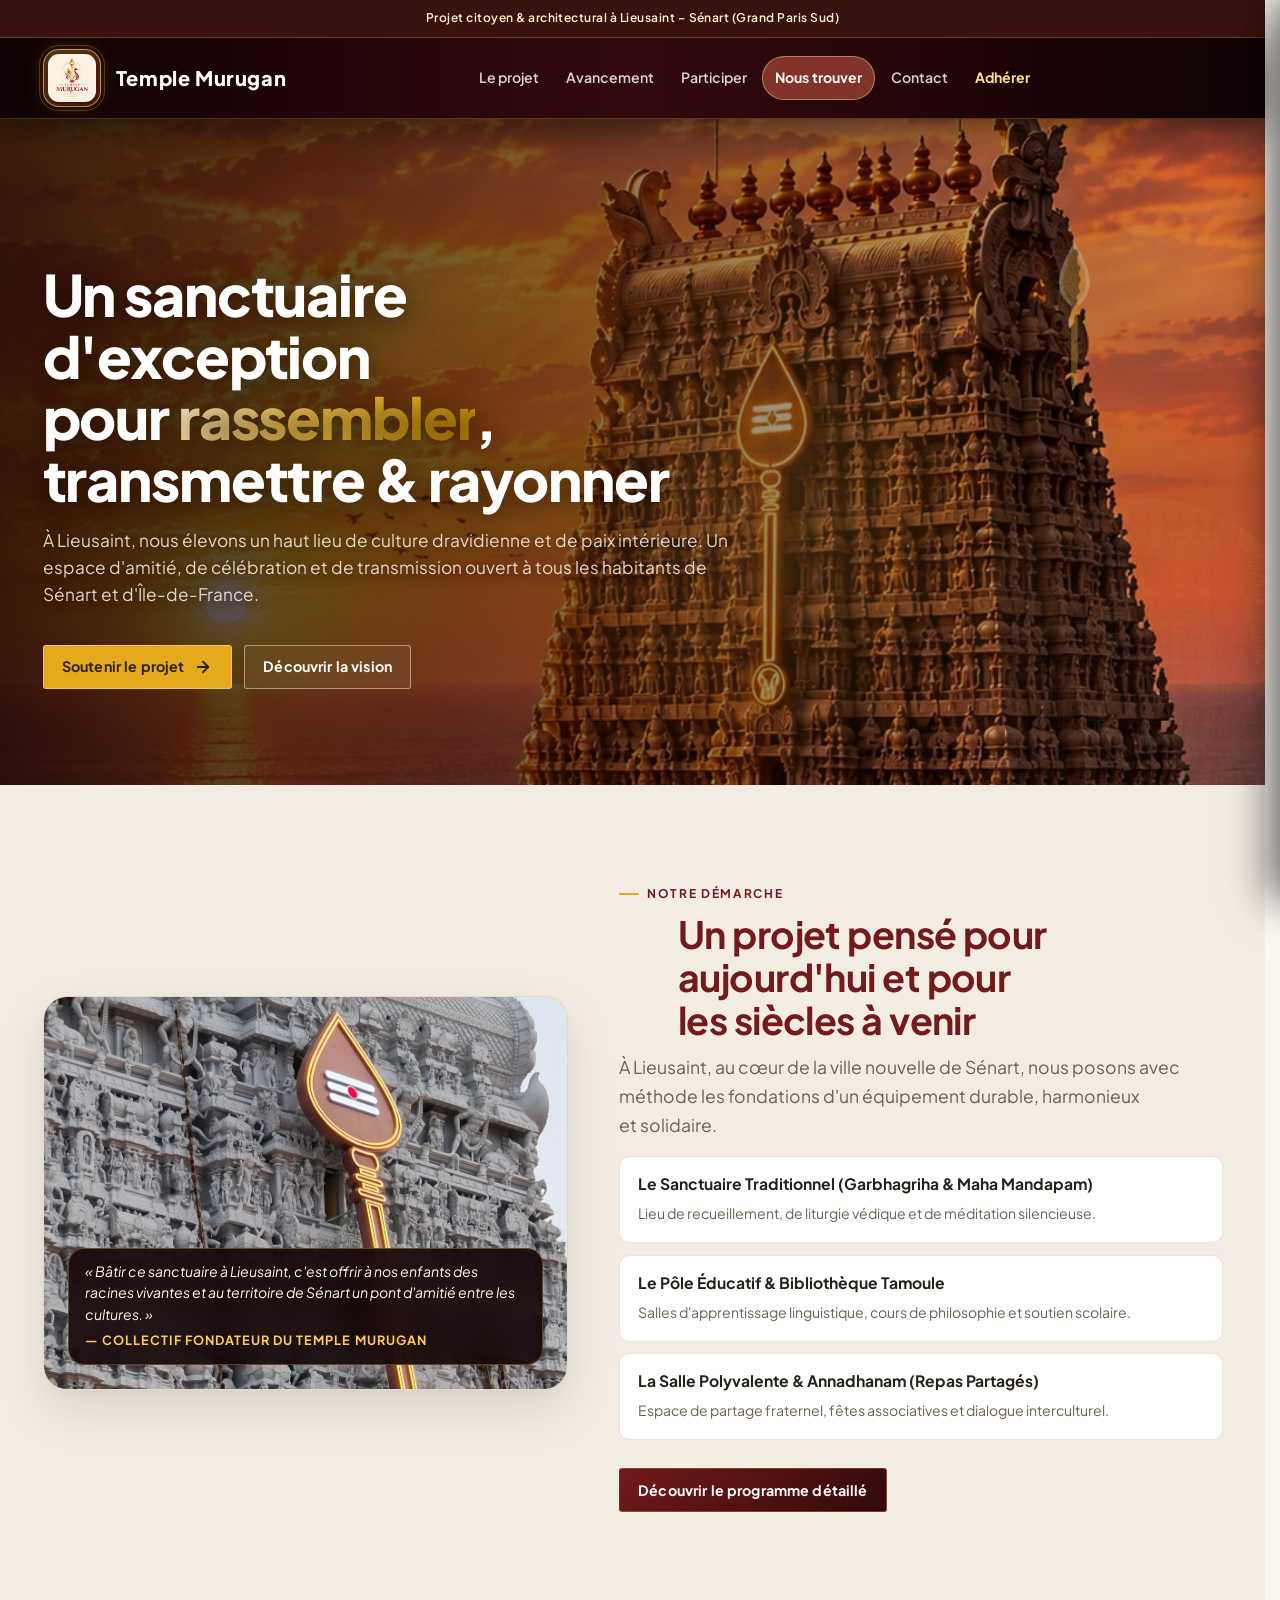
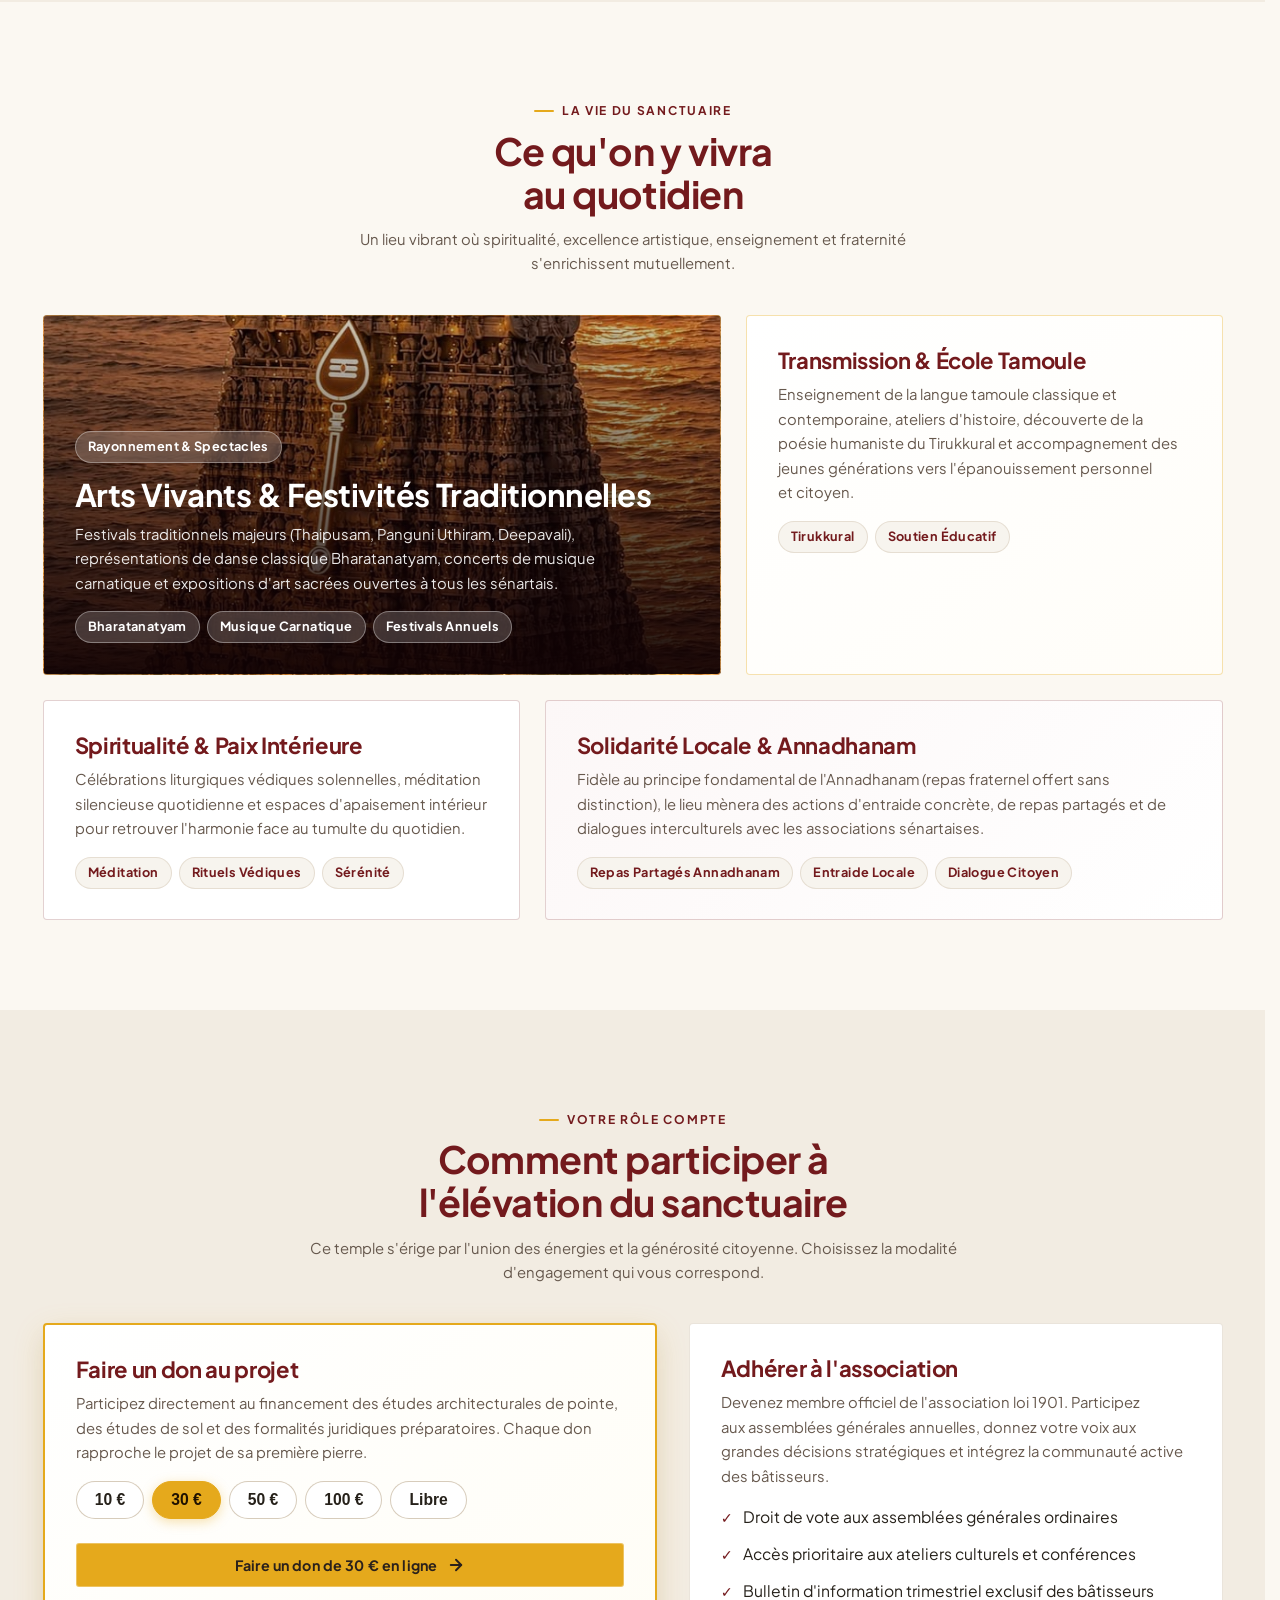
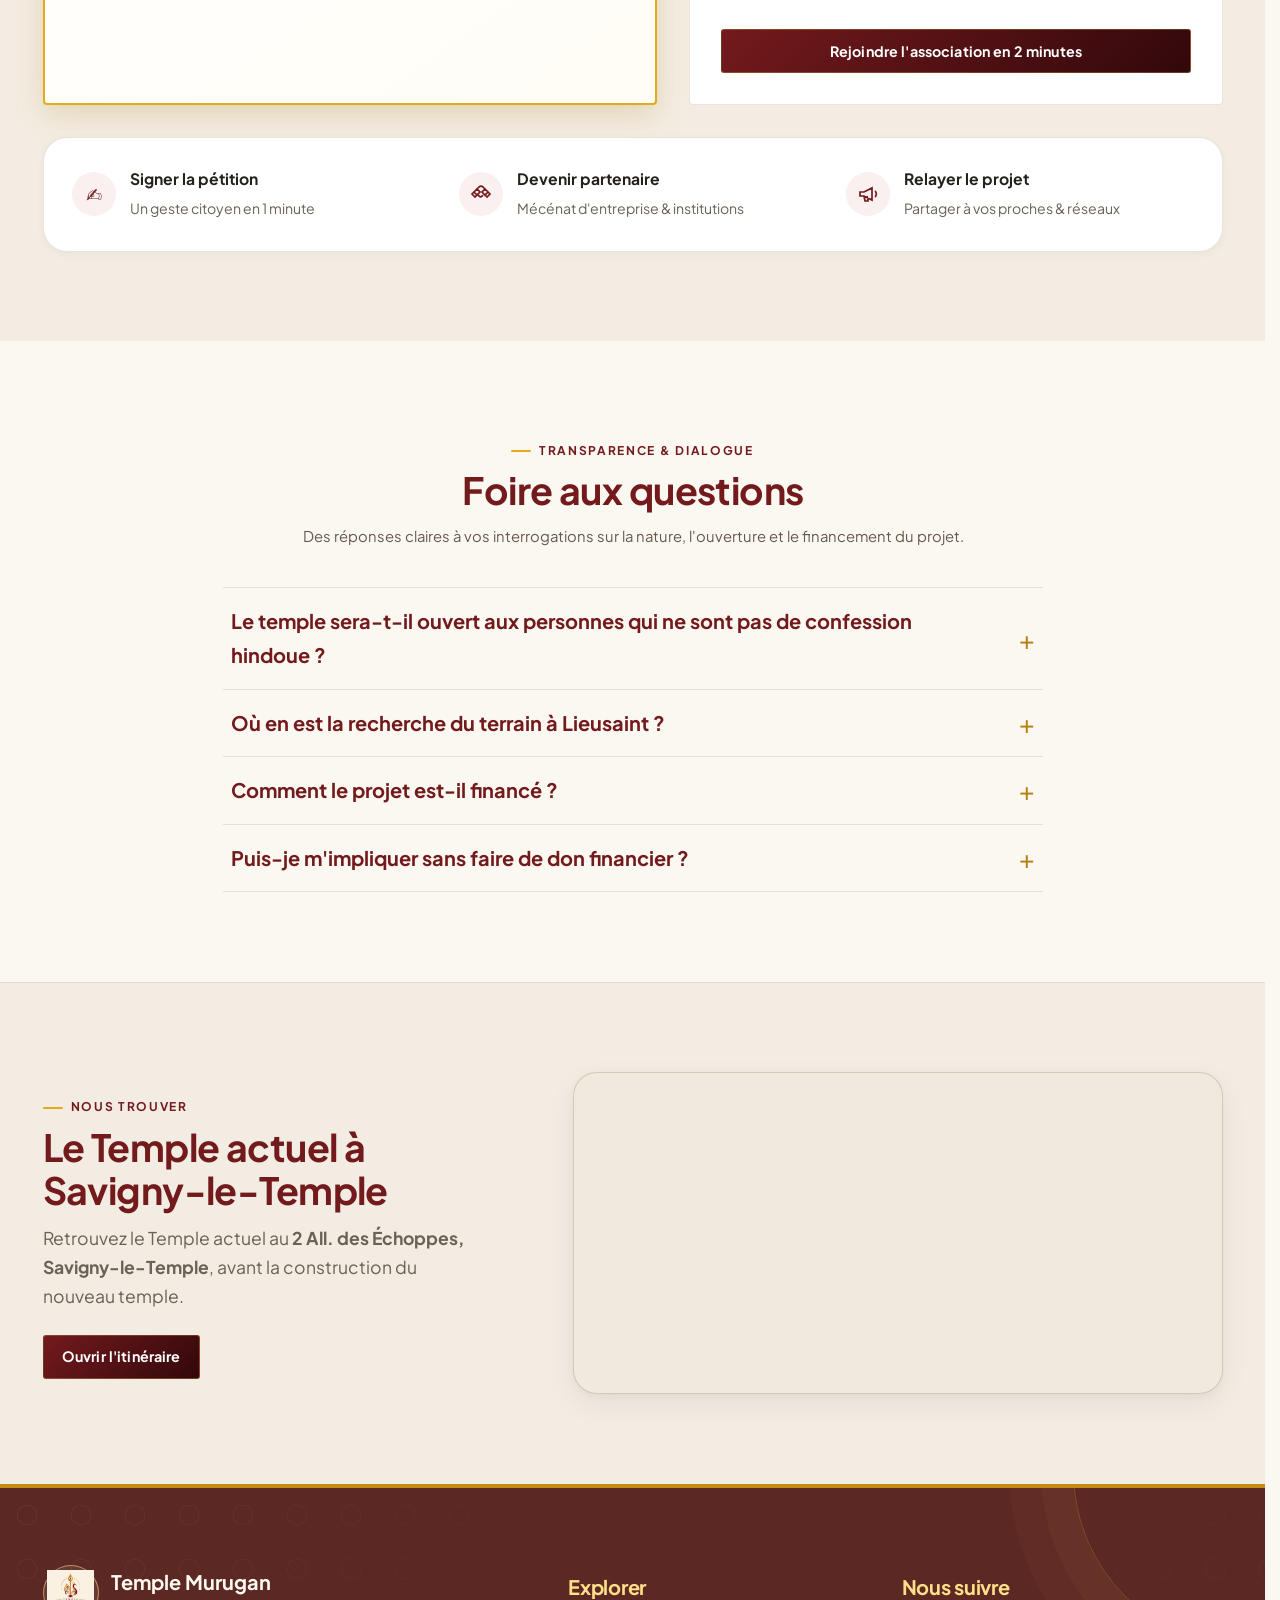
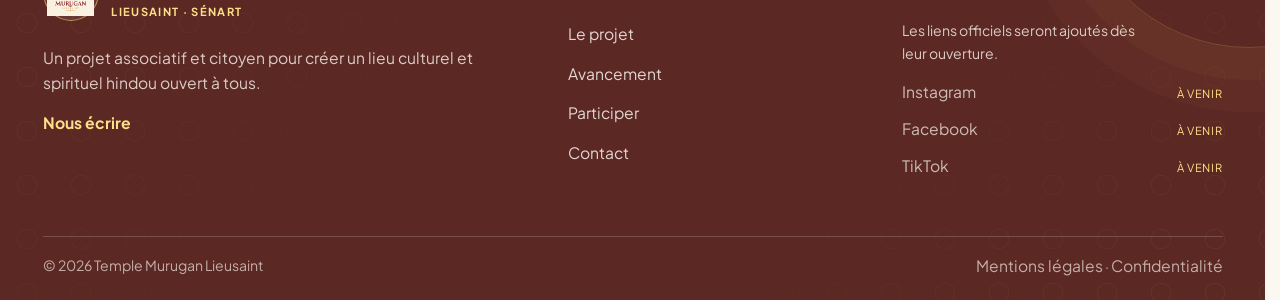
==== commit d92945e5: "Corriger l'en-tete et harmoniser les pages secondaires Co-authored-by: Copilot <223556219+Copilot@us" ====
--- a/index.html
+++ b/index.html
@@ -80,15 +80,6 @@
 
     <!-- Actions Header : CTA bureau & Contrôles tactiles mobile -->
     <div class="header-actions">
-      <!-- Bouton d'action rapide mobile -->
-      <a class="mobile-quick-cta" href="don.html" data-i18n="btn_donate">Soutenir</a>
-
-      <!-- Bouton d'action principal Desktop -->
-      <a class="btn btn-gold btn-shine header-cta" href="don.html" data-i18n="btn_donate">
-        <span>Soutenir le projet</span>
-        <svg width="15" height="15" viewBox="0 0 24 24" fill="none" stroke="currentColor" stroke-width="2.5" stroke-linecap="round" stroke-linejoin="round" aria-hidden="true"><path d="M5 12h14"/><path d="m12 5 7 7-7 7"/></svg>
-      </a>
-
       <!-- Déclencheur tactile mobile (Burger haute précision) -->
       <button class="burger-btn" id="burger" type="button" aria-expanded="false" aria-controls="mobile-drawer" aria-label="Ouvrir le menu de navigation">
         <span class="burger-bar" aria-hidden="true"></span>
--- a/css/style.css
+++ b/css/style.css
@@ -2965,6 +2965,107 @@
 /* ============================================================
    18. RESPECT STRICT PREFERS-REDUCED-MOTION
    ============================================================ */
+/* Cohérence compacte des formulaires secondaires */
+.adhesion-page .contact-hero,
+.contact-hero {
+  background: var(--color-terracotta);
+}
+
+.adhesion-page .contact-hero-inner {
+  min-height: 220px;
+  align-items: end;
+  padding-block: clamp(2.5rem, 6vw, 4.5rem) clamp(2rem, 4vw, 3rem);
+}
+
+.adhesion-page .contact-hero h1 {
+  font-size: var(--type-h1);
+  line-height: 1.08;
+}
+
+.adhesion-page.legacy-page .block {
+  background: var(--color-ivory);
+  padding-block: clamp(2.5rem, 5vw, 4.5rem);
+}
+
+.adhesion-page .two {
+  gap: clamp(1.25rem, 3vw, 3rem);
+}
+
+.adhesion-page .side {
+  background: var(--color-paper);
+  border: 1px solid var(--line-editorial);
+  border-radius: 4px;
+  padding: clamp(1.25rem, 3vw, 2rem);
+}
+
+.adhesion-page .side h2,
+.adhesion-page .side strong {
+  color: var(--ink-red);
+}
+
+.adhesion-page .side p,
+.adhesion-page .side li,
+.adhesion-page .grid {
+  font-size: var(--type-secondary);
+  line-height: 1.65;
+}
+
+.contact-icon {
+  display: inline-flex !important;
+  width: 2.25rem;
+  height: 2.25rem;
+  align-items: center;
+  justify-content: center;
+  margin-block-end: 1rem;
+  border: 1px solid var(--line-editorial);
+  border-radius: 50%;
+  color: var(--ink-red);
+  font-size: 1rem;
+}
+
+.adhesion-page .side .space-icon {
+  width: 2.25rem;
+  height: 2.25rem;
+  display: inline-flex;
+  align-items: center;
+  justify-content: center;
+  margin-block-end: 1rem;
+  border: 1px solid var(--line-editorial);
+  border-radius: 50%;
+  color: var(--ink-red);
+  background: transparent;
+}
+
+.bento-card,
+.triptych-card,
+.action-card {
+  min-height: 0;
+  padding: clamp(1.25rem, 2.4vw, 2rem);
+}
+
+.bento-card p,
+.triptych-card p,
+.action-card p,
+.spaces-list p,
+.hero-pillar-feature p,
+.hero-pillar-note p {
+  max-width: 68ch;
+  font-size: var(--type-secondary);
+  line-height: 1.65;
+}
+
+.bento-card h3,
+.triptych-card h3,
+.action-card h3 {
+  font-size: var(--type-h3);
+  line-height: 1.25;
+}
+
+.contact-hero::before {
+  background: url("../assets/img/murugan-temple-demarche.jpg") center / cover no-repeat;
+  opacity: 0.12;
+}
+
 @media (prefers-reduced-motion: reduce) {
   *, *::before, *::after {
     animation-duration: 0.01ms !important;
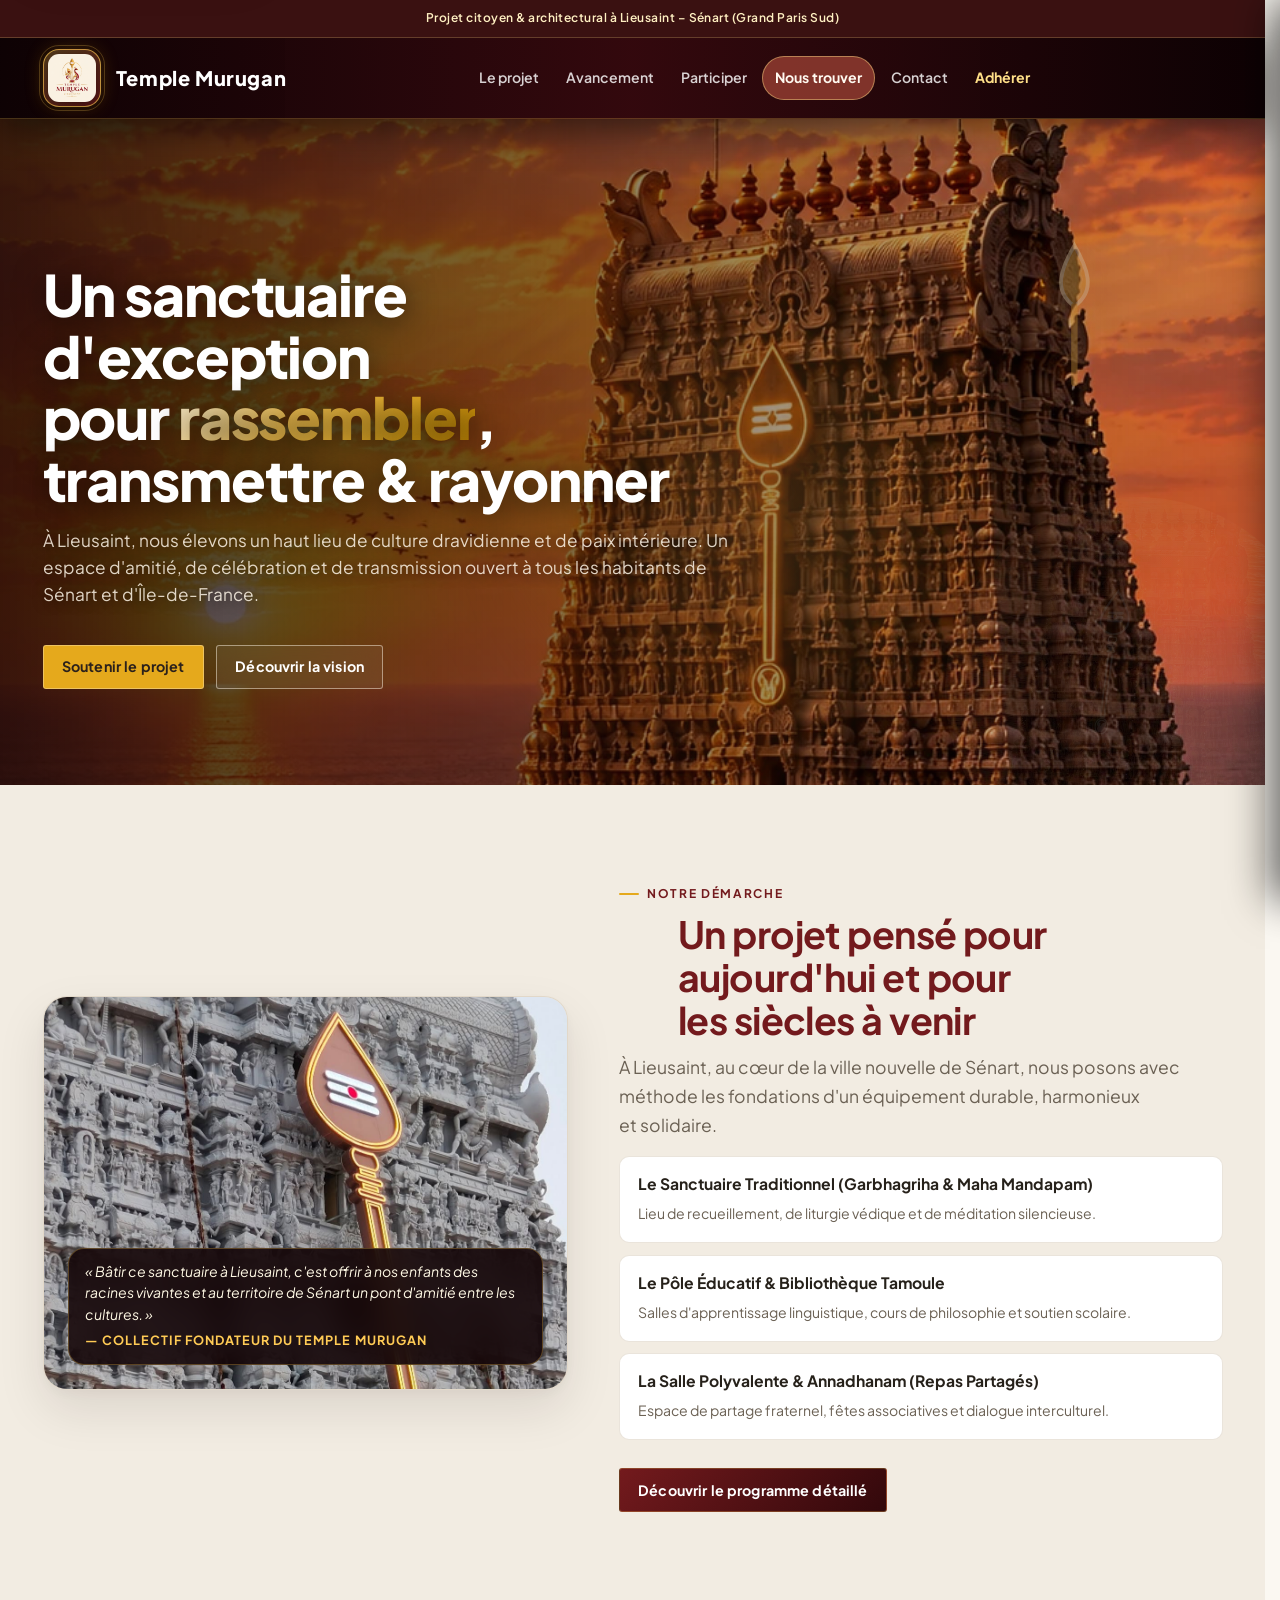
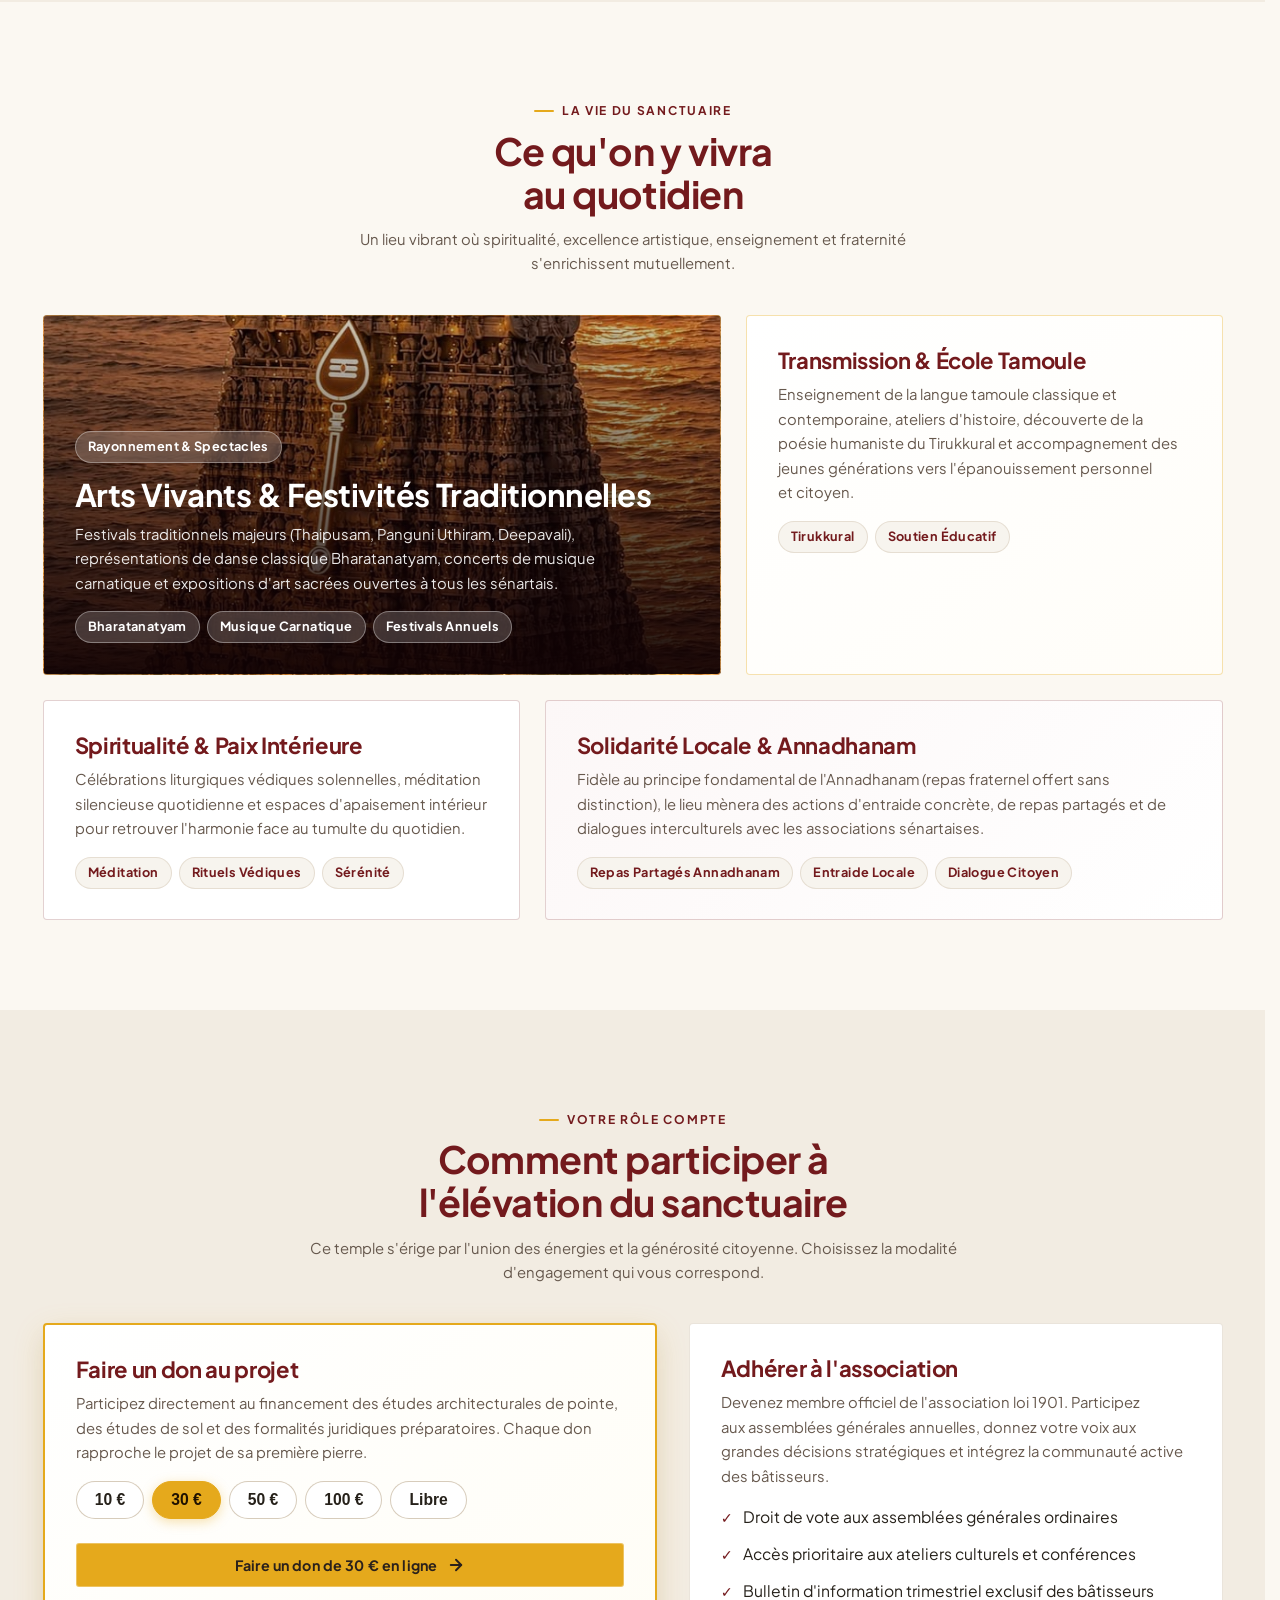
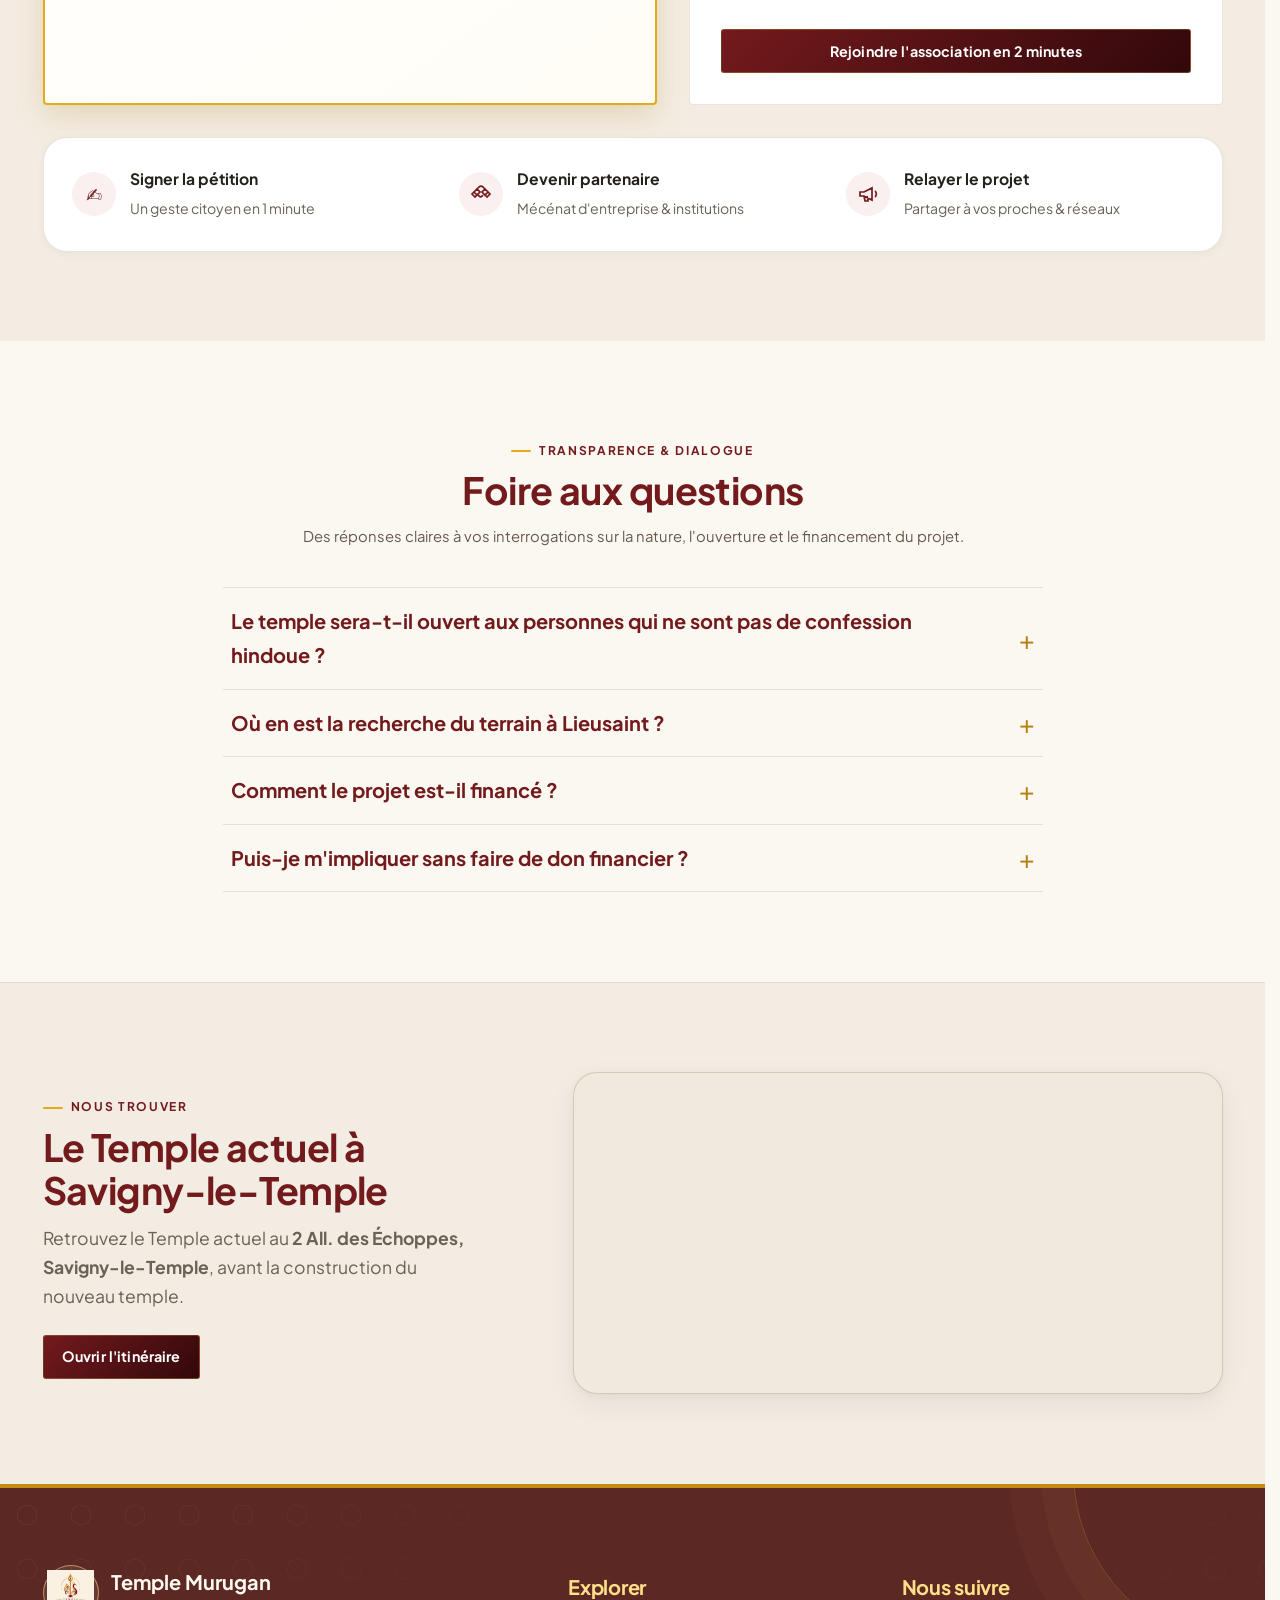
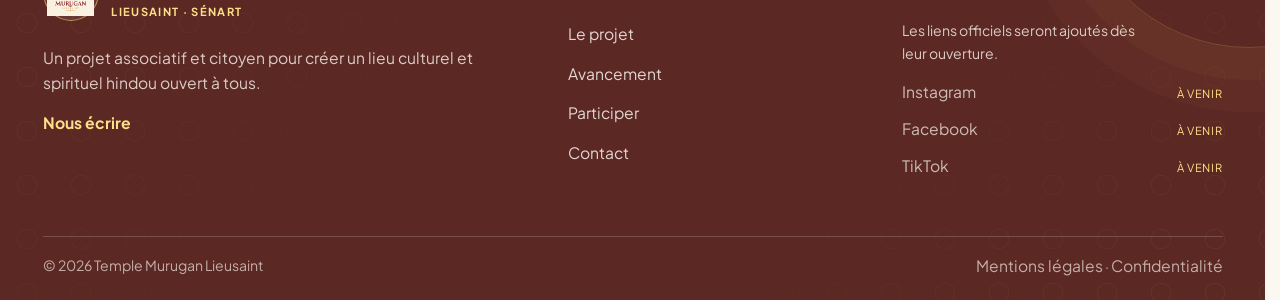
==== commit 360bf5dc: "Retirer la fleche du bouton soutenir Co-authored-by: Copilot <223556219+Copilot@users.noreply.github" ====
--- a/index.html
+++ b/index.html
@@ -208,7 +208,6 @@
         <div class="hero-actions">
           <a class="btn btn-gold btn-shine" href="don.html">
             <span>Soutenir le projet</span>
-            <svg width="18" height="18" viewBox="0 0 24 24" fill="none" stroke="currentColor" stroke-width="2.5" stroke-linecap="round" stroke-linejoin="round" aria-hidden="true"><path d="M5 12h14"/><path d="m12 5 7 7-7 7"/></svg>
           </a>
           <a class="btn btn-glass" href="projet.html">
             <span>Découvrir la vision</span>
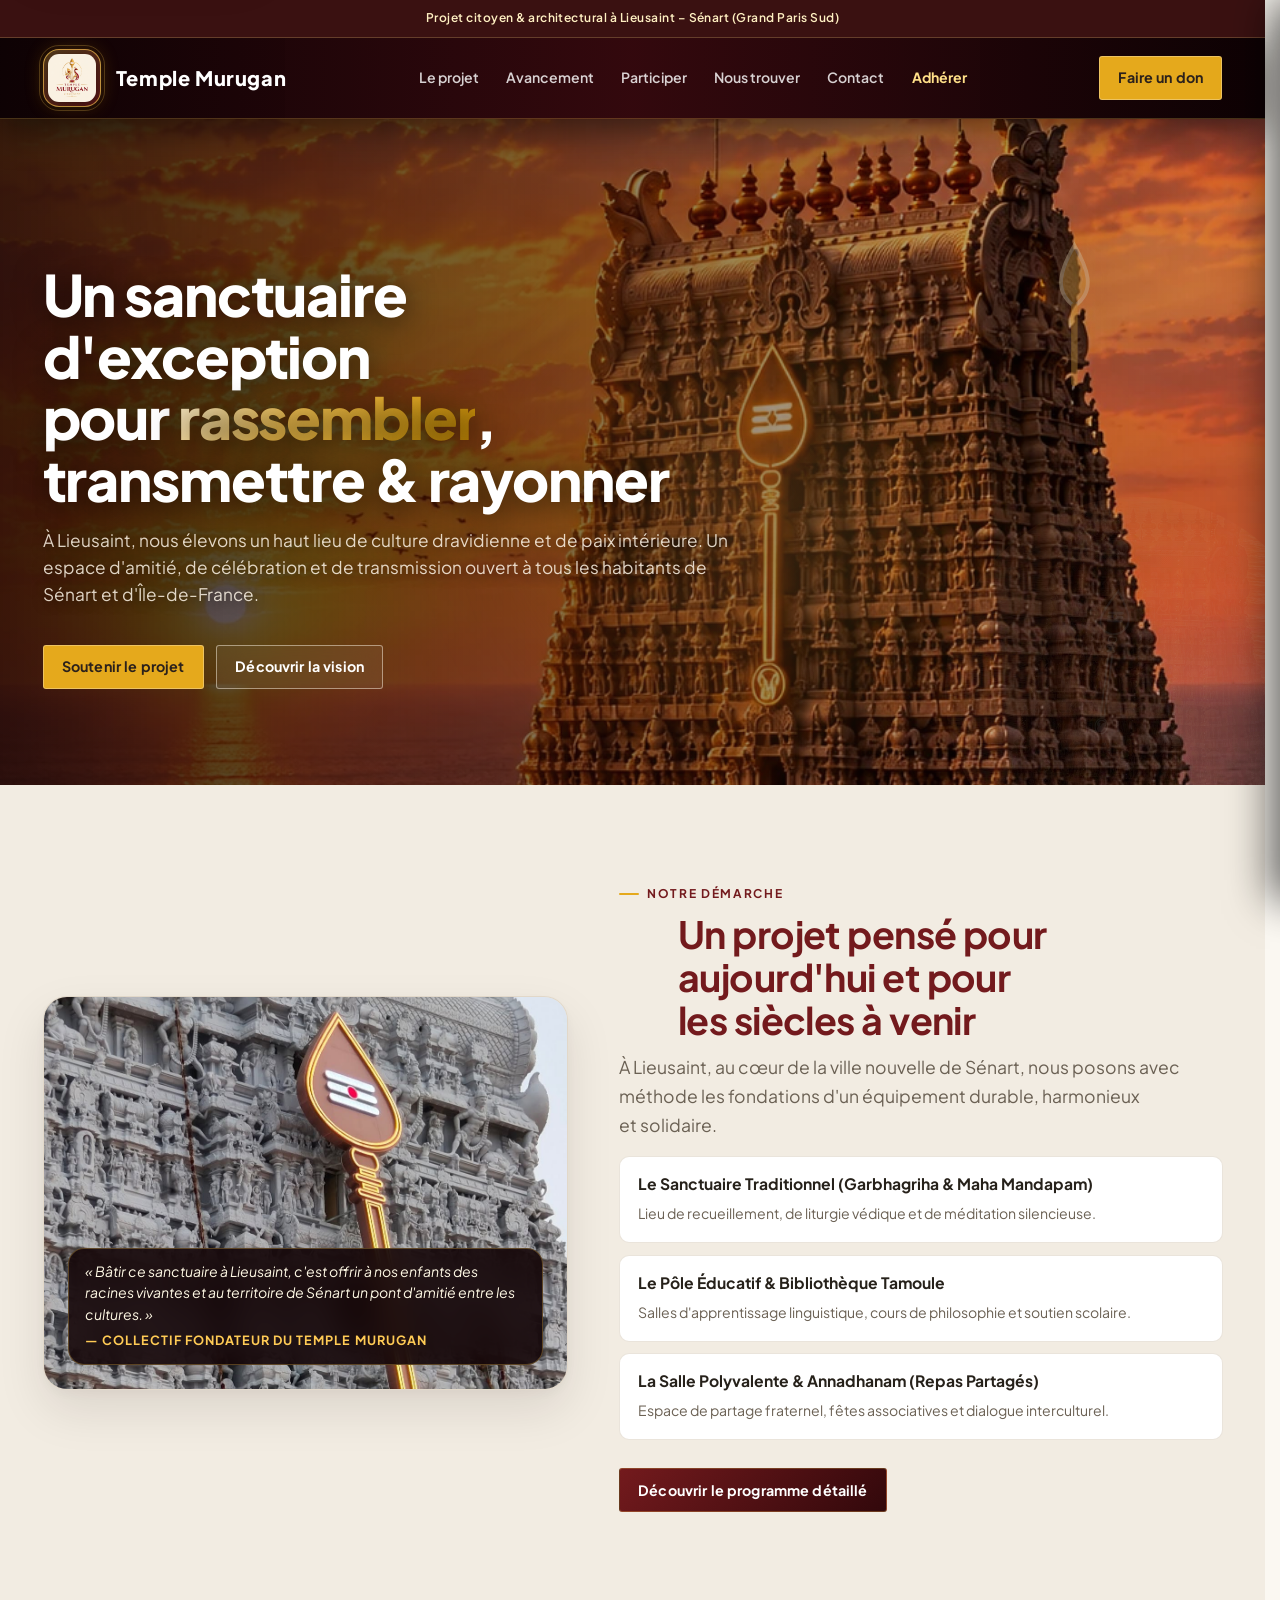
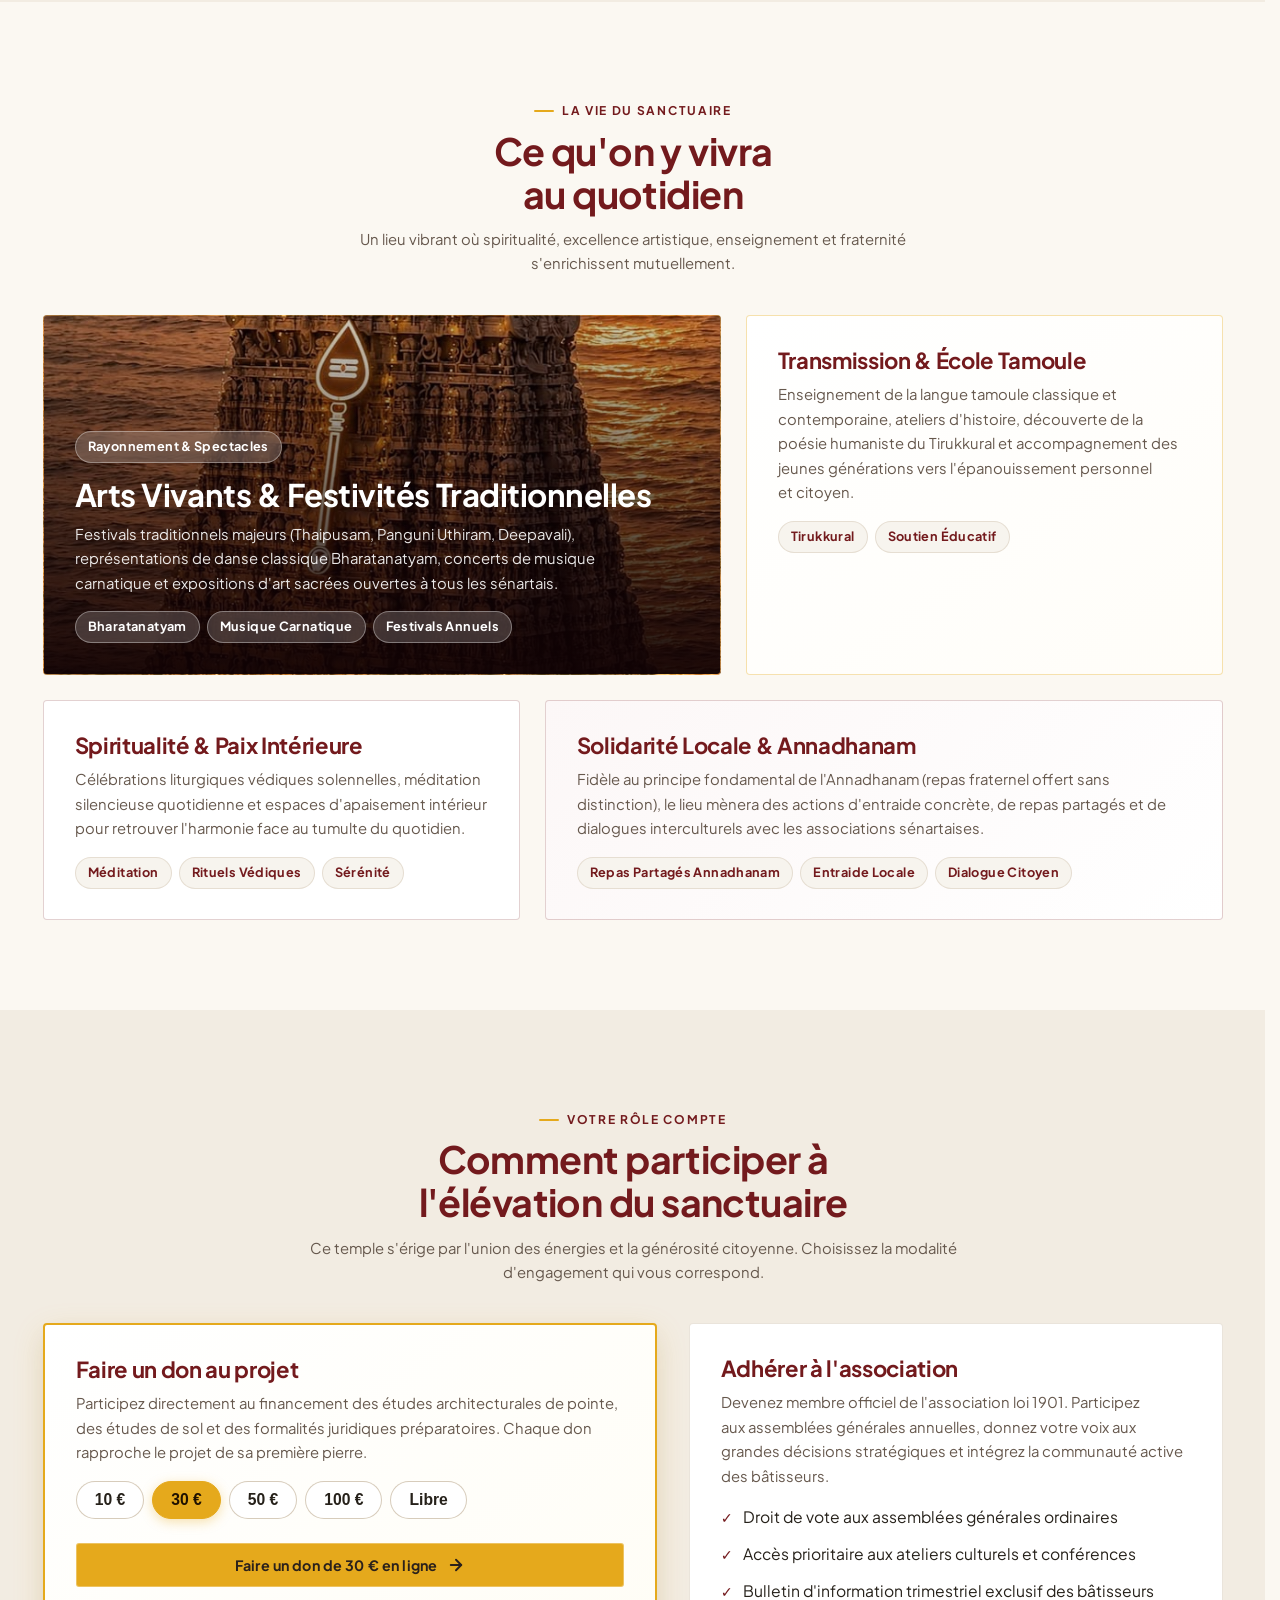
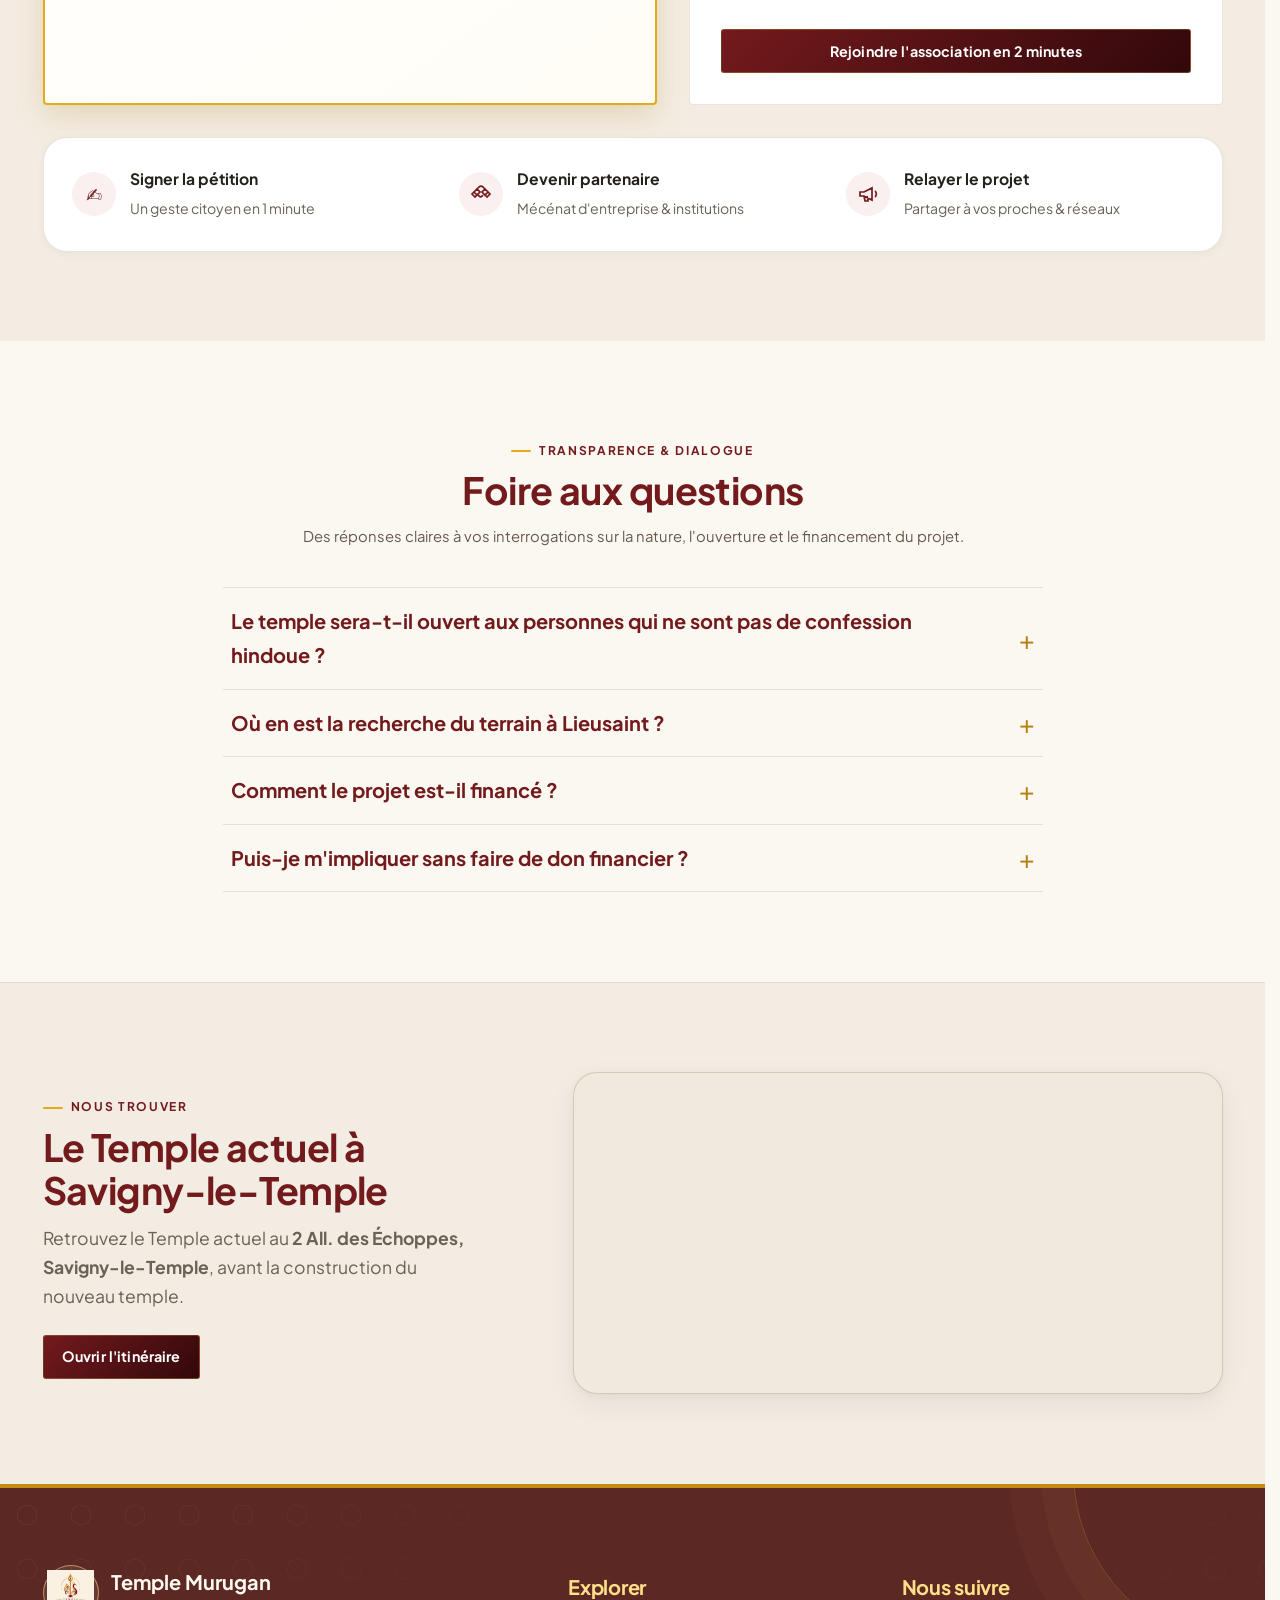
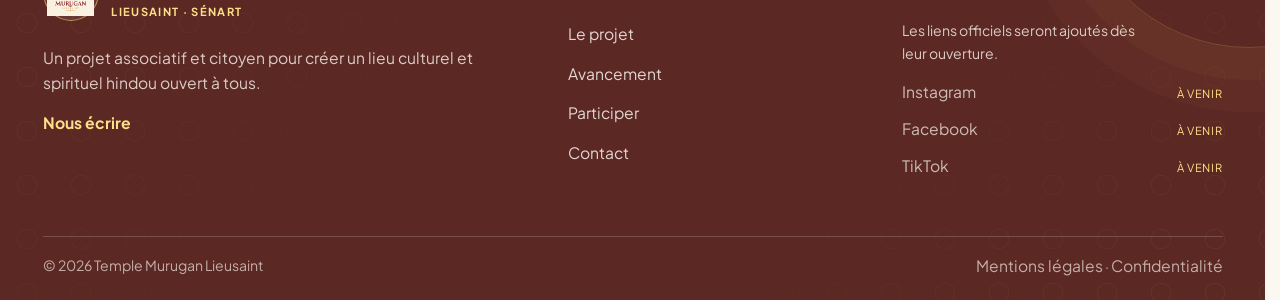
==== commit ed673d26: "Improve website design and update content" ====
--- a/index.html
+++ b/index.html
@@ -80,6 +80,7 @@
 
     <!-- Actions Header : CTA bureau & Contrôles tactiles mobile -->
     <div class="header-actions">
+      <a class="btn btn-gold btn-shine header-cta" href="don.html" data-i18n="btn_donate"><span>Faire un don</span></a>
       <!-- Déclencheur tactile mobile (Burger haute précision) -->
       <button class="burger-btn" id="burger" type="button" aria-expanded="false" aria-controls="mobile-drawer" aria-label="Ouvrir le menu de navigation">
         <span class="burger-bar" aria-hidden="true"></span>
--- a/css/style.css
+++ b/css/style.css
@@ -652,7 +652,7 @@
   color: #FFFFFF;
   background: rgba(255, 255, 255, 0.08);
 }
-.nav-link[aria-current="page"] {
+.nav-link[aria-current] {
   color: #FFFFFF;
   background: rgba(229, 169, 28, 0.15);
   border: 1px solid rgba(255, 203, 85, 0.35);
@@ -684,7 +684,7 @@
   align-items: center;
 }
 nav.main a:hover,
-nav.main a[aria-current="page"] {
+nav.main a[aria-current] {
   color: #FFFFFF;
   background: rgba(229, 169, 28, 0.15);
 }
@@ -696,7 +696,8 @@
   font-weight: 700;
 }
 .header-join:hover,
-nav.main a.header-join[aria-current="page"] {
+nav.main a.header-join[aria-current],
+.nav-link.header-join[aria-current] {
   color: #FFF;
   background: rgba(229, 169, 28, 0.15);
 }
@@ -888,14 +889,22 @@
   background: rgba(255, 255, 255, 0.08);
   border: 1px solid rgba(255, 255, 255, 0.2);
   color: #FFFFFF;
-  width: 40px;
-  height: 40px;
+  width: 44px;
+  height: 44px;
+  min-width: 44px;
+  min-height: 44px;
   border-radius: 50%;
   display: flex;
   align-items: center;
   justify-content: center;
   cursor: pointer;
-  font-size: 1.1rem;
+  font-size: 1.15rem;
+  transition: background 200ms var(--ease), border-color 200ms var(--ease), transform 200ms var(--ease);
+}
+.drawer-close-btn:hover {
+  background: rgba(255, 255, 255, 0.16);
+  border-color: var(--or-400);
+  transform: rotate(90deg);
 }
 
 .drawer-nav-list {
@@ -925,7 +934,7 @@
   color: var(--or-300);
   border-color: rgba(255, 203, 85, 0.2);
 }
-.drawer-nav-link[aria-current="page"] {
+.drawer-nav-link[aria-current] {
   background: rgba(229, 169, 28, 0.15);
   border-color: var(--or-500);
   color: #FFFFFF;
@@ -2576,6 +2585,94 @@
 }
 .contact-form .check input { margin-block-start: 4px; accent-color: var(--rouge-700); }
 .contact-form .btn { width: 100%; min-height: 52px; }
+
+.contact-form fieldset {
+  border: 1px solid var(--border);
+  border-radius: var(--radius-sm);
+  padding: 14px 16px;
+  background: rgba(255, 255, 255, 0.5);
+}
+.contact-form fieldset legend {
+  font-size: var(--fs-xs);
+  font-weight: 800;
+  color: var(--sable-800);
+  padding-inline: 6px;
+  margin-block-end: 8px;
+}
+.contact-form .chips {
+  display: flex;
+  flex-wrap: wrap;
+  align-items: center;
+  gap: 8px;
+}
+.contact-form .chips input {
+  position: absolute;
+  opacity: 0;
+  pointer-events: none;
+}
+.contact-form .chips label {
+  padding: 8px 16px;
+  border: 1px solid var(--border);
+  border-radius: var(--pill);
+  font-size: var(--fs-xs);
+  font-weight: 600;
+  color: var(--sable-800);
+  background: #FFF;
+  cursor: pointer;
+  transition: all 180ms var(--ease);
+  user-select: none;
+}
+.contact-form .chips label:hover {
+  border-color: var(--or-400);
+  background: var(--sable-50);
+}
+.contact-form .chips input:checked + label {
+  color: #FFF;
+  background: var(--rouge-700);
+  border-color: var(--rouge-700);
+  box-shadow: 0 2px 8px rgba(115, 26, 29, 0.25);
+}
+.contact-form .chips input:focus-visible + label {
+  outline: 2px solid var(--or-400);
+  outline-offset: 2px;
+}
+.contact-form .opt {
+  font-size: var(--fs-2xs);
+  font-weight: 400;
+  color: var(--text-2);
+}
+.err {
+  display: block;
+  font-size: var(--fs-2xs);
+  color: #C02B2B;
+  min-height: 1.2em;
+  margin-block-start: 4px;
+  font-weight: 500;
+}
+.contact-form [aria-invalid="true"] {
+  border-color: #C02B2B !important;
+  box-shadow: 0 0 0 3px rgba(192, 43, 43, 0.15) !important;
+}
+.ok, .fail {
+  display: none;
+  margin-block-start: 1.5rem;
+  padding: 1rem 1.25rem;
+  border-radius: var(--radius-sm);
+  font-size: var(--fs-sm);
+  line-height: 1.5;
+}
+.ok.show {
+  display: block;
+  background: rgba(46, 125, 50, 0.1);
+  border: 1px solid rgba(46, 125, 50, 0.35);
+  color: #1b5e20;
+}
+.fail.show {
+  display: block;
+  background: rgba(198, 40, 40, 0.1);
+  border: 1px solid rgba(198, 40, 40, 0.35);
+  color: #b71c1c;
+}
 
 /* ============================================================
    16. SCROLL REVEAL & MICRO-ANIMATIONS GPU
@@ -3785,8 +3882,8 @@
   opacity: 0.9;
 }
 
-header.site .nav-link[aria-current="page"],
-header.site nav.main a[aria-current="page"] {
+header.site .nav-link[aria-current],
+header.site nav.main a[aria-current] {
   color: #fffaf1;
   background: rgba(154, 64, 52, 0.78);
   border-color: rgba(255, 223, 136, 0.45);
